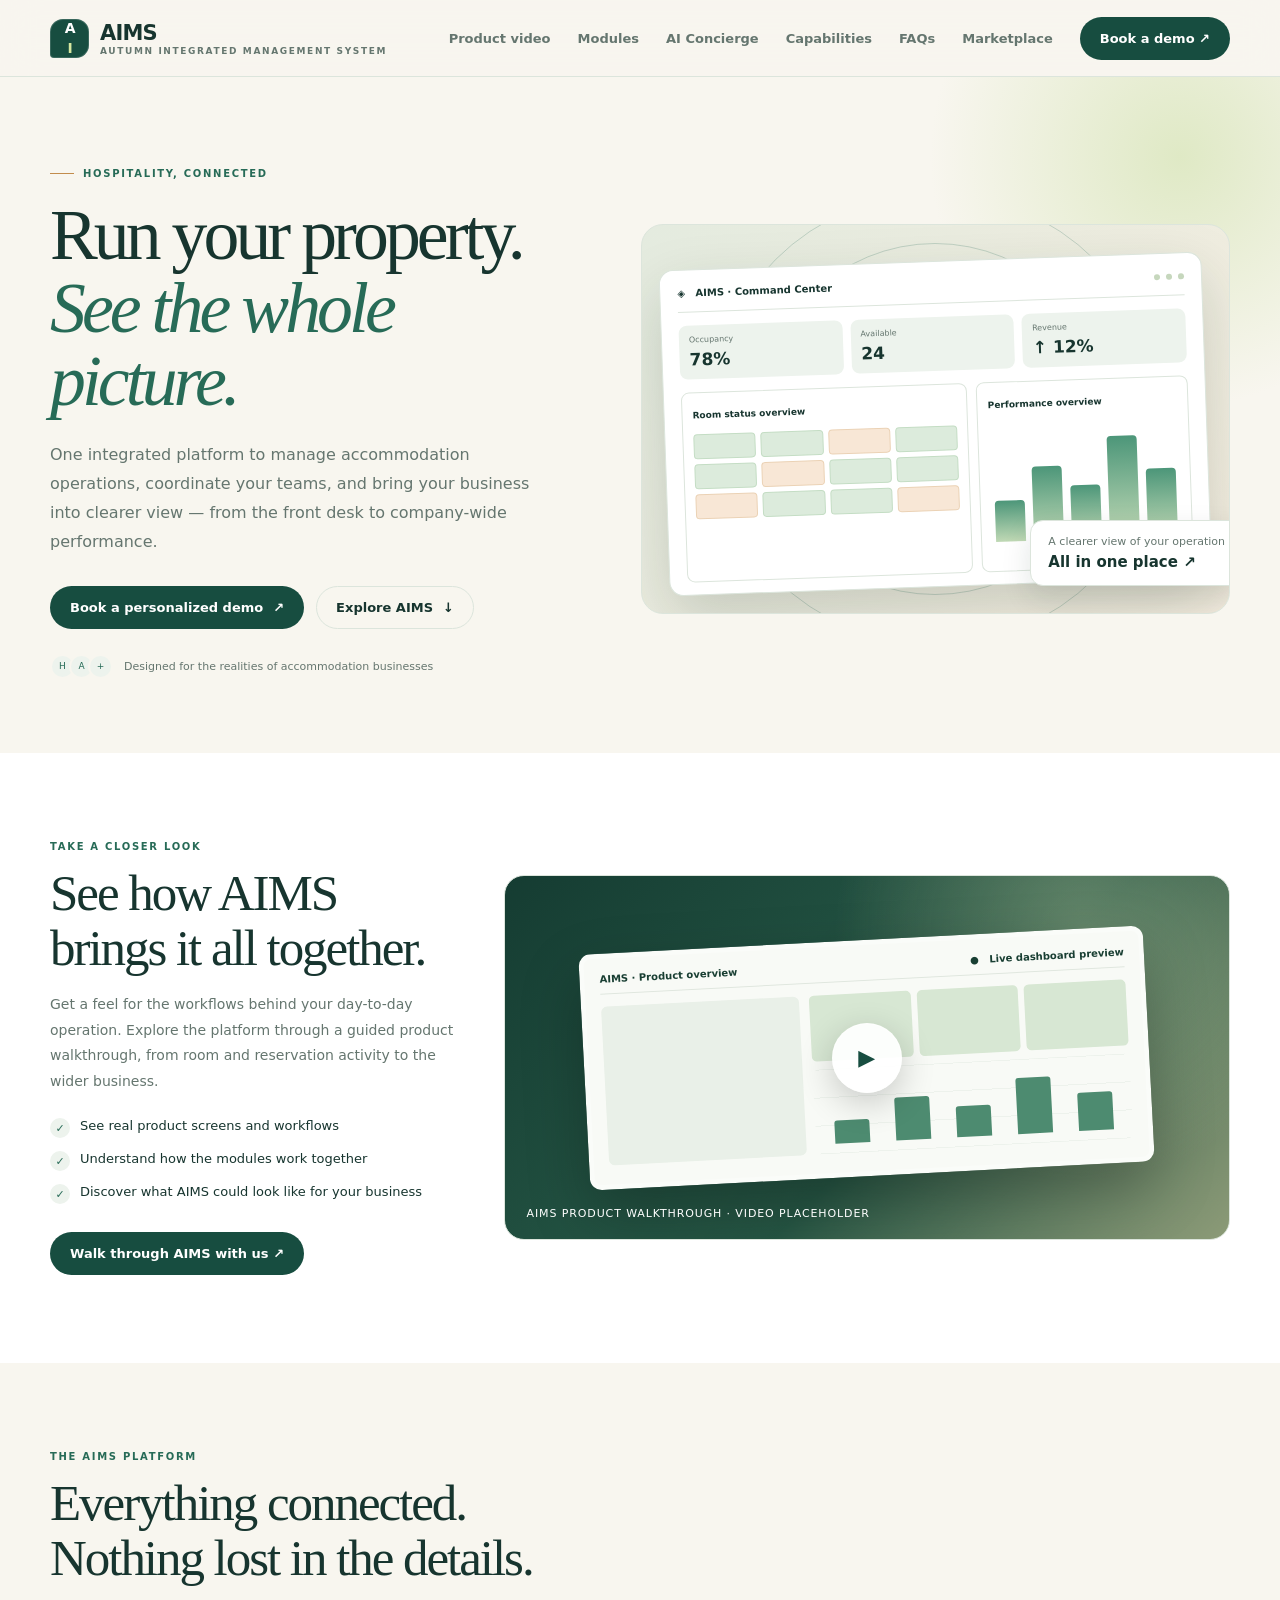
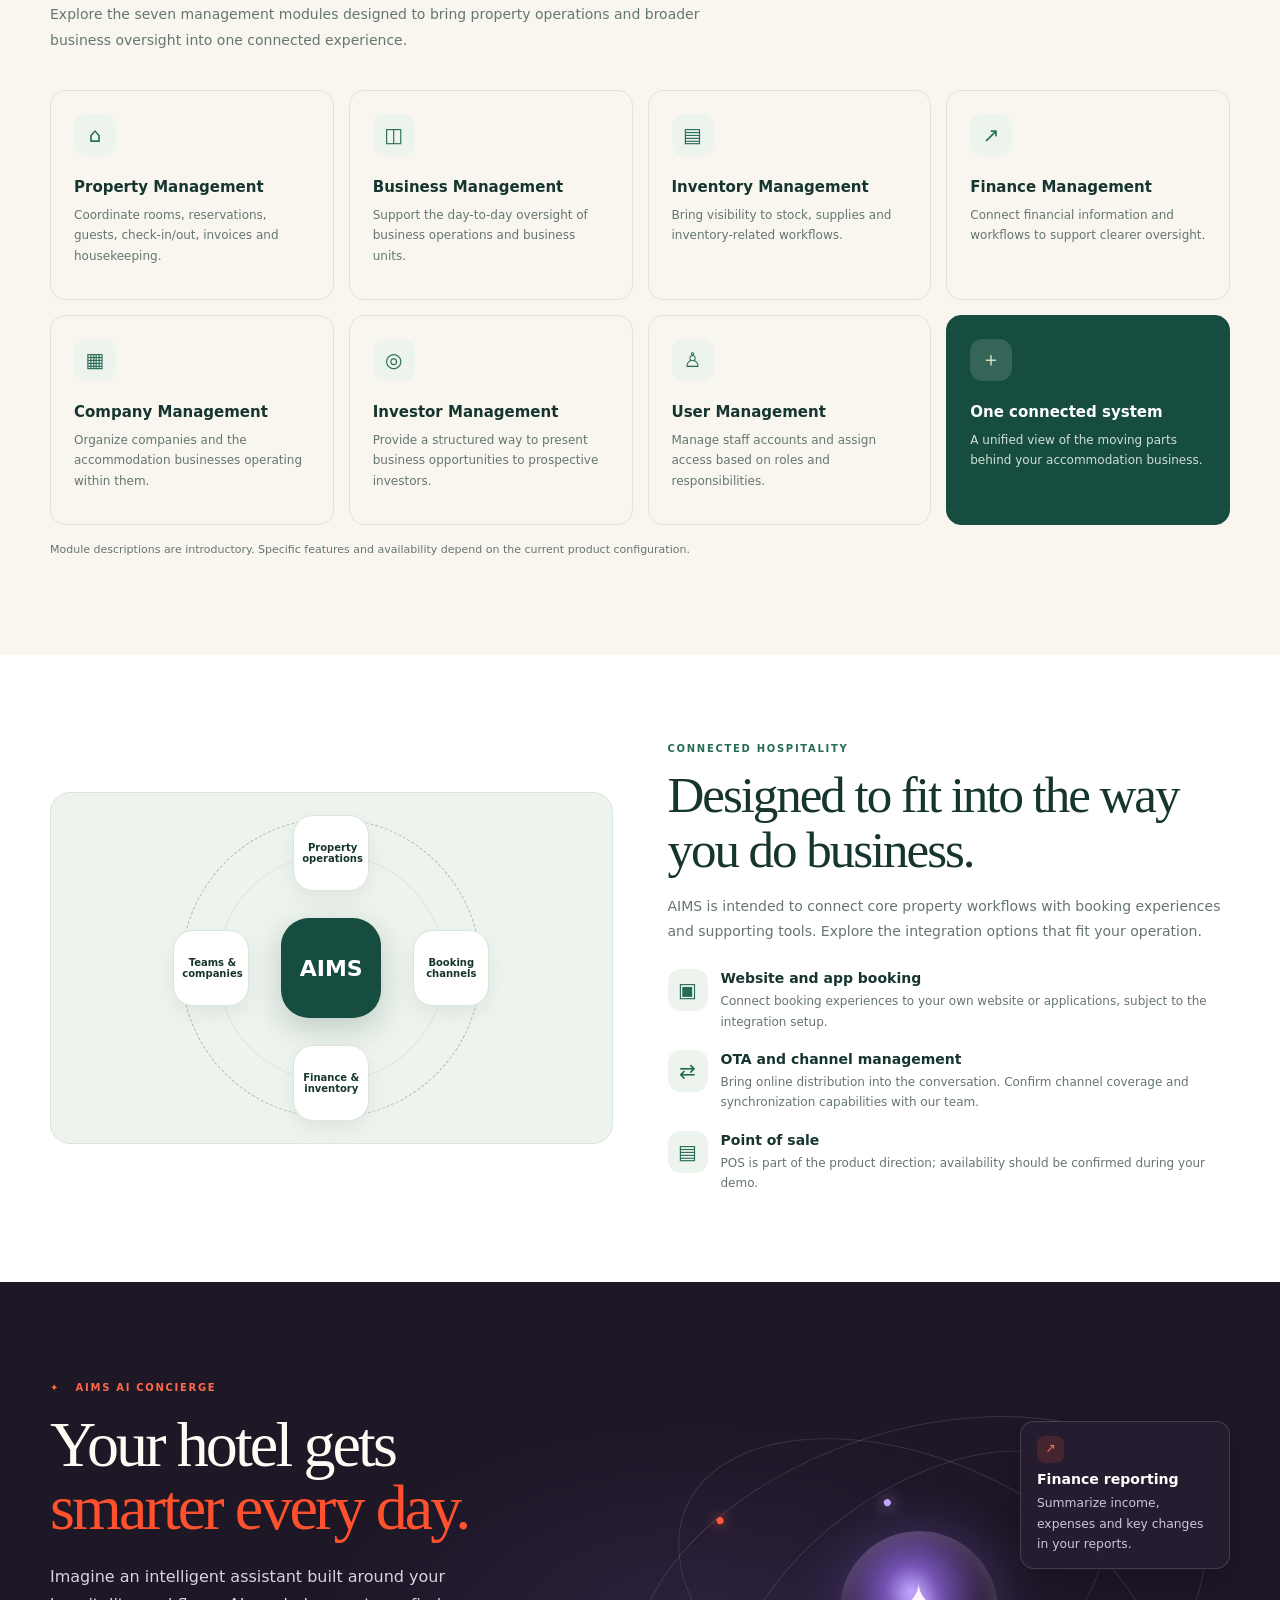
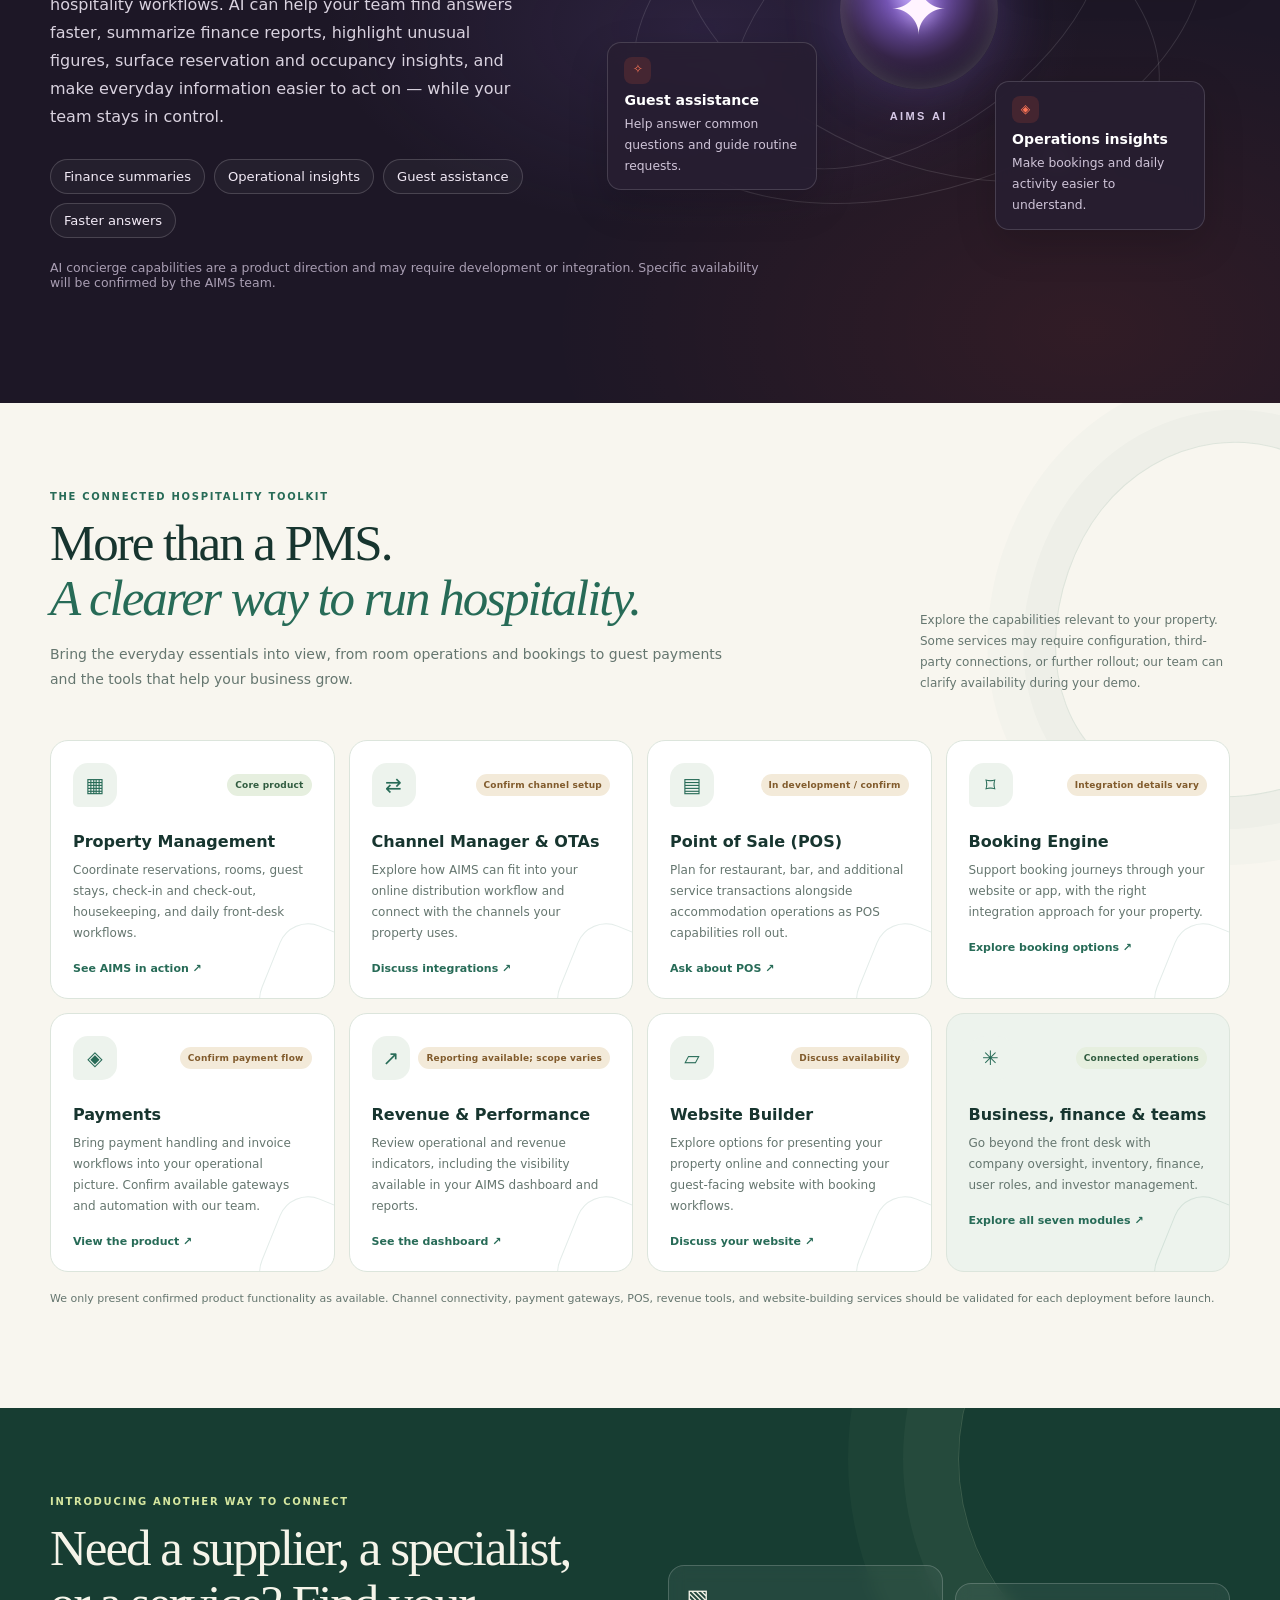
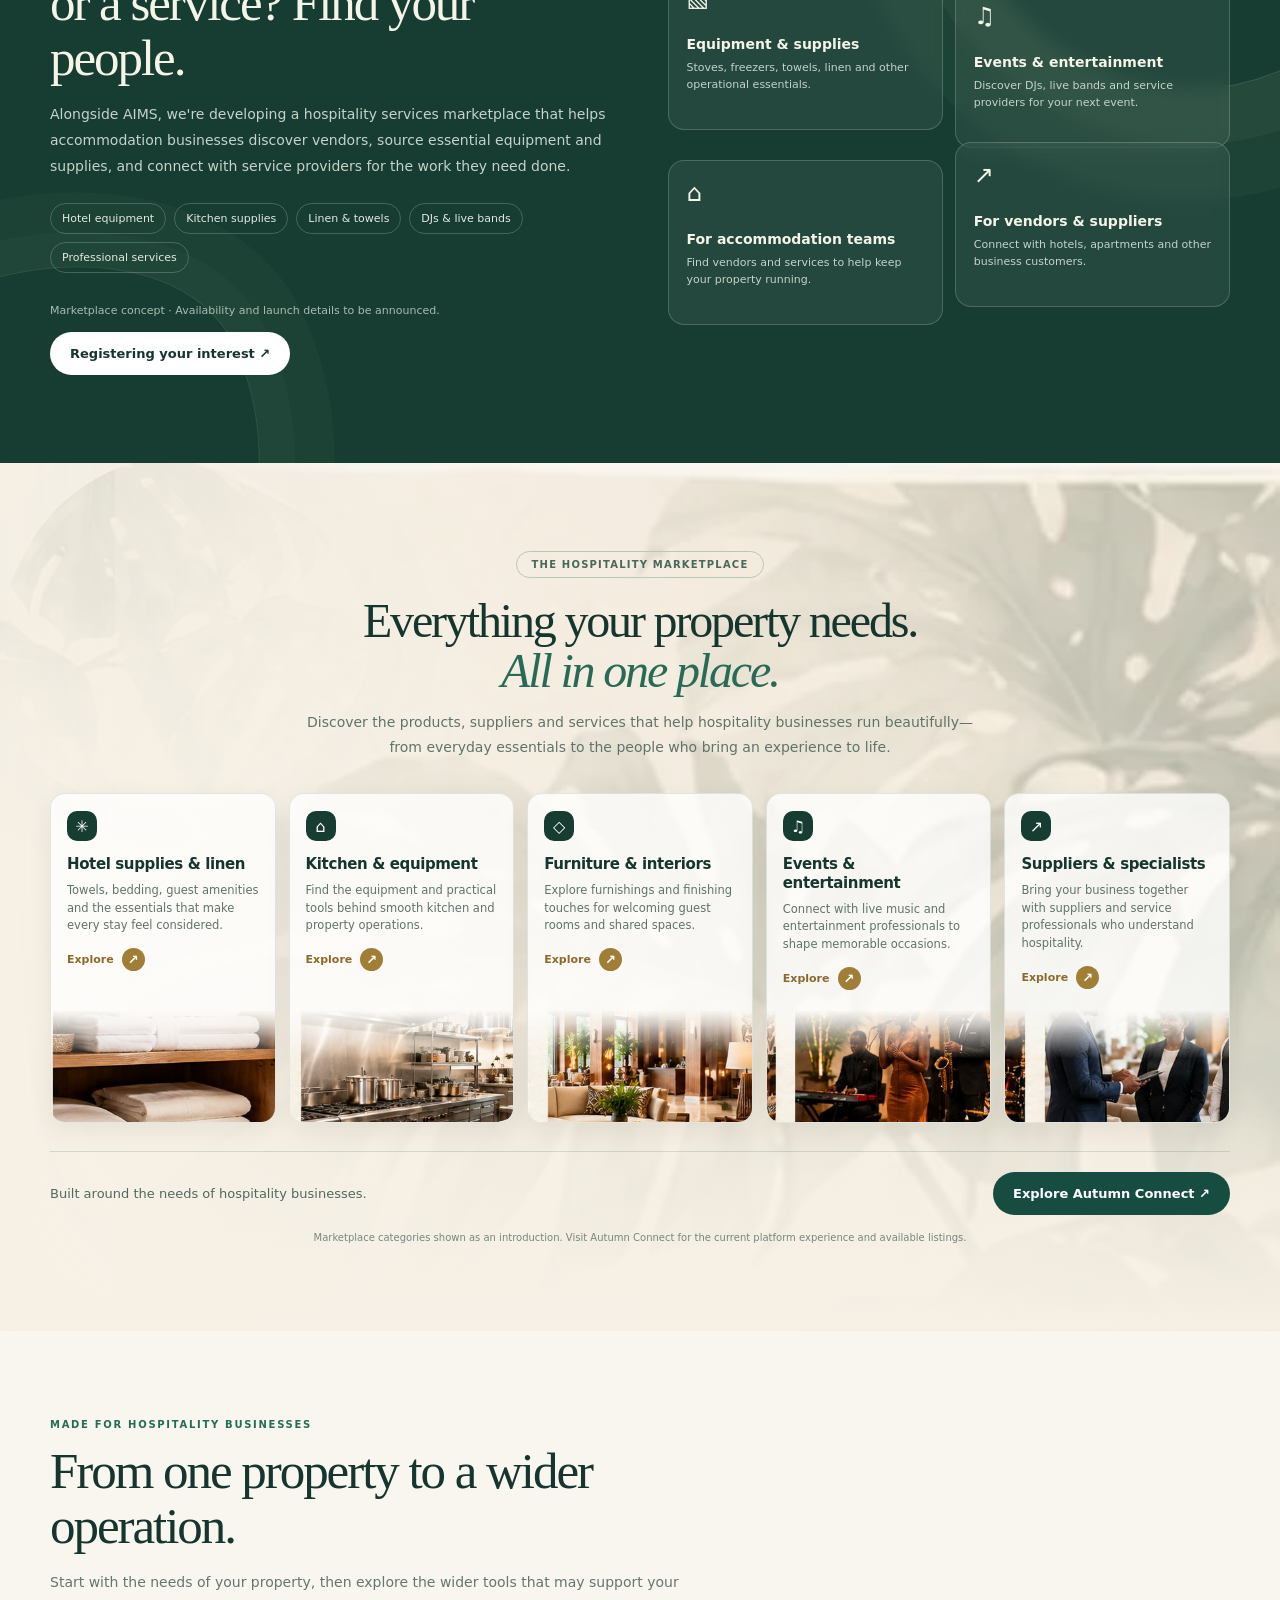
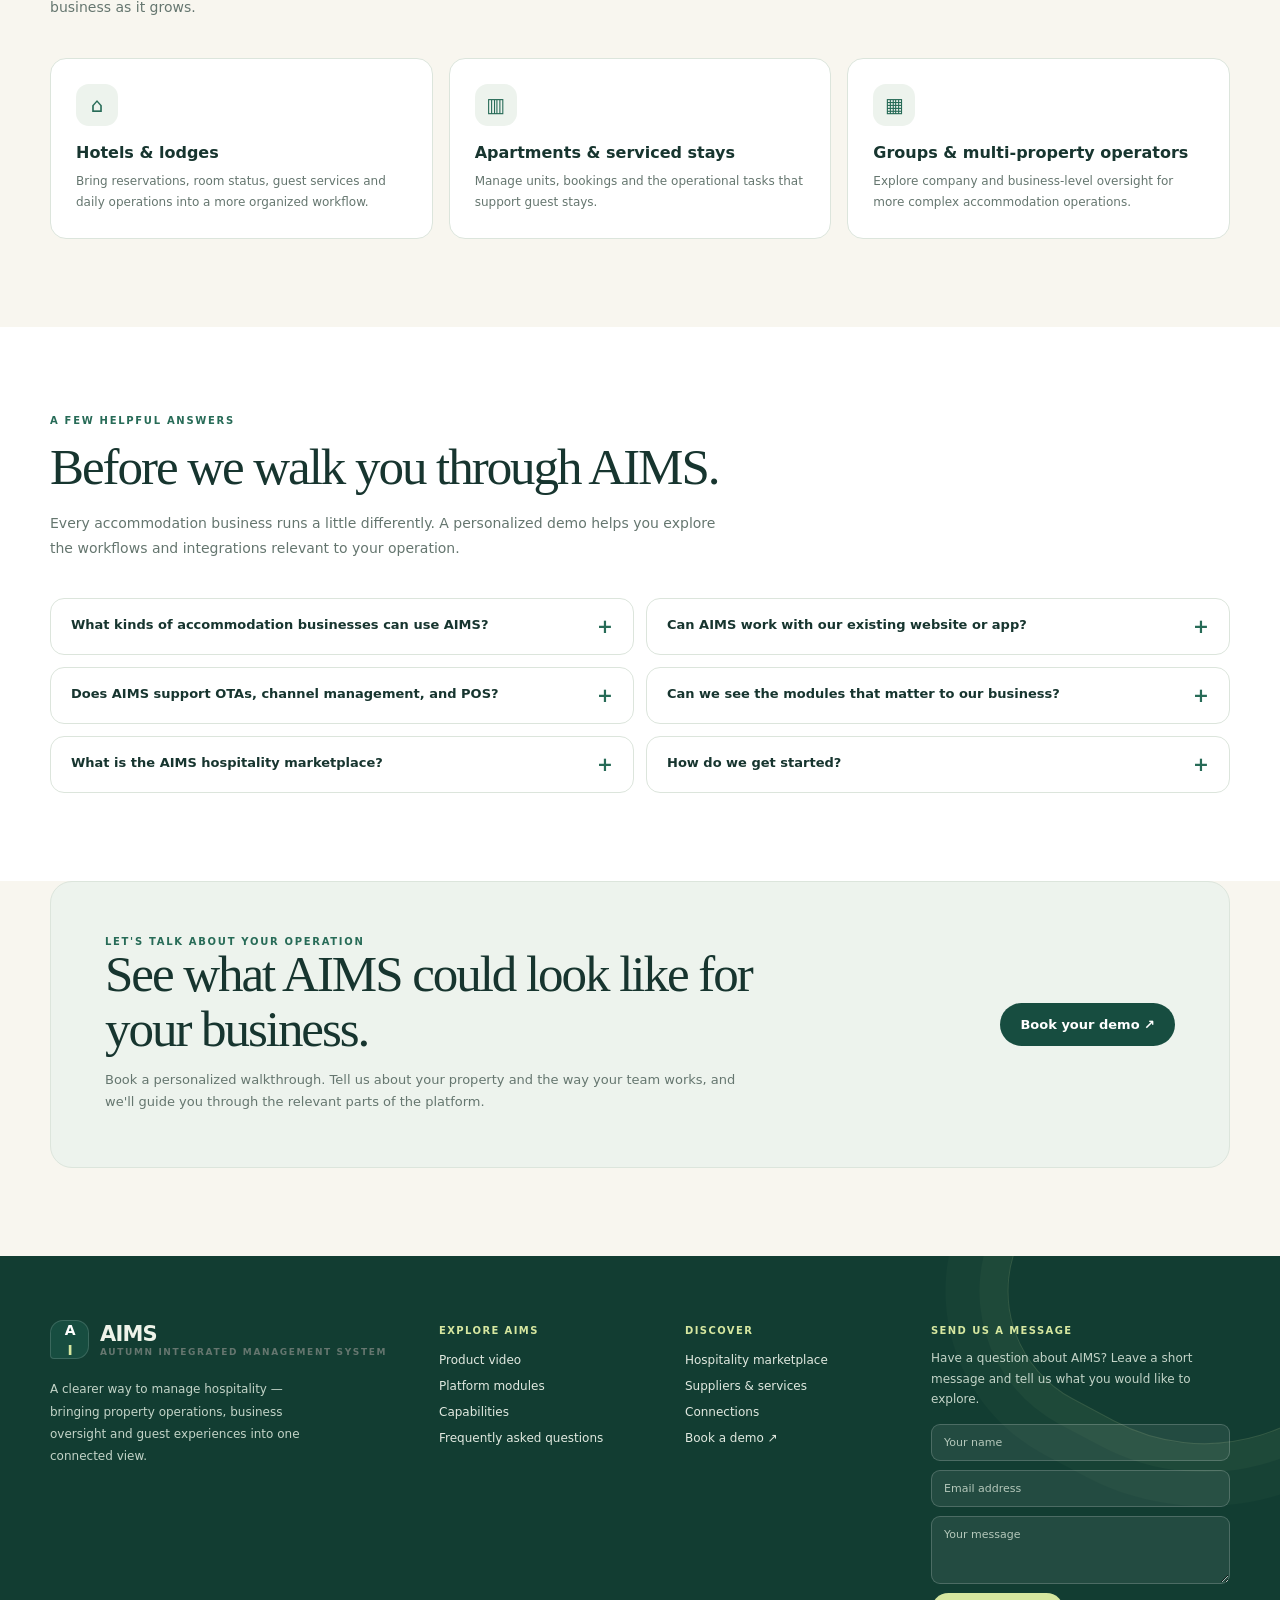
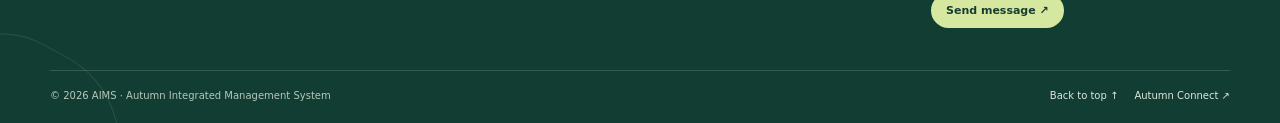
==== index.html @ 235a6f8d "change logo icon to svg" ====
<!DOCTYPE html>
<html lang="en">
<head>
<meta charset="UTF-8">
<meta name="viewport" content="width=device-width, initial-scale=1.0">
<meta name="description" content="AIMS brings property operations, business oversight, and hospitality services into one connected experience for accommodation businesses.">
<title>AIMS — Hospitality, connected</title>
<link rel="stylesheet" href="assets/css/styles.css">
<link rel="icon" type="image/x-icon" href="/assets/images/aims_logo.svg">
</head>
<body>
<div class="site-root">
<header class="topbar">
  <div class="wrap nav">
    <a class="brand" href="#home" aria-label="AIMS home"><span class="brand-mark">A<span style="color:#d6e7a0">I</span></span><span>AIMS<small>AUTUMN INTEGRATED MANAGEMENT SYSTEM</small></span></a>
    <button class="mobile-toggle" id="mobileToggle" aria-expanded="false" aria-label="Toggle navigation">☰</button>
    <nav class="nav-links" id="navLinks" aria-label="Main navigation">
      <a href="#platform">Product video</a><a href="#modules">Modules</a><a href="#ai-concierge">AI Concierge</a><a href="#capabilities">Capabilities</a><a href="#faq">FAQs</a><a href="#marketplace">Marketplace</a><button class="btn btn-primary" data-demo>Book a demo ↗</button>
    </nav>
  </div>
</header>
<main>
<section class="hero" id="home">
  <div class="wrap hero-grid">
    <div>
      <div class="eyebrow">Hospitality, connected</div>
      <h1>Run your property.<br><em>See the whole picture.</em></h1>
      <p class="hero-copy">One integrated platform to manage accommodation operations, coordinate your teams, and bring your business into clearer view — from the front desk to company-wide performance.</p>
      <div class="hero-actions"><button class="btn btn-primary" data-demo>Book a personalized demo <span>↗</span></button><a class="btn btn-outline" href="#platform">Explore AIMS <span>↓</span></a></div>
      <div class="trust-line"><div class="trust-dots"><span>H</span><span>A</span><span>+</span></div><span>Designed for the realities of accommodation businesses</span></div>
    </div>
    <div class="hero-art">
      <!-- IMAGE PLACEHOLDER: Replace the dashboard mockup below with an approved AIMS screenshot. -->
      <div class="image-placeholder" aria-label="Placeholder for AIMS product screenshot">
        <div class="mock-dashboard">
          <div class="mock-top"><span>◈ &nbsp; AIMS · Command Center</span><span class="mock-pills"><i></i><i></i><i></i></span></div>
          <div class="mock-metrics"><div class="metric"><small>Occupancy</small><b>78%</b></div><div class="metric"><small>Available</small><b>24</b></div><div class="metric"><small>Revenue</small><b>↑ 12%</b></div></div>
          <div class="mock-content"><div class="mock-panel"><label>Room status overview</label><div class="room-grid"><i></i><i></i><i></i><i></i><i></i><i></i><i></i><i></i><i></i><i></i><i></i><i></i></div></div><div class="mock-panel"><label>Performance overview</label><div class="bars"><i></i><i></i><i></i><i></i><i></i></div></div></div>
        </div>
        <div class="float-note"><span style="color:var(--muted)">A clearer view of your operation</span><strong>All in one place ↗</strong></div>
      </div>
    </div>
  </div>
</section>
<section class="section section-white" id="platform">
  <div class="wrap video-wrap">
    <div class="video-copy"><div class="kicker">Take a closer look</div><h2>See how AIMS brings it all together.</h2><p>Get a feel for the workflows behind your day-to-day operation. Explore the platform through a guided product walkthrough, from room and reservation activity to the wider business.</p>
      <ul class="check-list"><li><span class="check">✓</span><span>See real product screens and workflows</span></li><li><span class="check">✓</span><span>Understand how the modules work together</span></li><li><span class="check">✓</span><span>Discover what AIMS could look like for your business</span></li></ul>
      <button class="btn btn-primary" data-demo>Walk through AIMS with us ↗</button>
    </div>
    <div class="video-frame" id="videoFrame" role="group" aria-label="AIMS product video placeholder">
      <!-- VIDEO PLACEHOLDER: Replace this visual with your final hosted video embed or video element. -->
      <div class="video-screen"><div class="screen-head"><span>AIMS · Product overview</span><span>● &nbsp; Live dashboard preview</span></div><div class="screen-layout"><div class="screen-sidebar"></div><div class="screen-main"><div class="screen-cards"><i></i><i></i><i></i></div><div class="screen-chart"><i></i><i></i><i></i><i></i><i></i></div></div></div></div>
      <button class="play-button" id="playButton" aria-label="Preview video section">▶</button><div class="video-caption">AIMS product walkthrough · Video placeholder</div><div class="video-hint">Video placeholder selected. Replace this section with your professionally produced video URL or embed code.</div>
    </div>
  </div>
</section>
<section class="section" id="modules">
  <div class="wrap"><div class="section-head"><div class="kicker">The AIMS platform</div><h2>Everything connected.<br>Nothing lost in the details.</h2><p>Explore the seven management modules designed to bring property operations and broader business oversight into one connected experience.</p></div>
    <div class="module-grid">
      <article class="module-card"><div class="module-icon">⌂</div><h3>Property Management</h3><p>Coordinate rooms, reservations, guests, check-in/out, invoices and housekeeping.</p></article>
      <article class="module-card"><div class="module-icon">◫</div><h3>Business Management</h3><p>Support the day-to-day oversight of business operations and business units.</p></article>
      <article class="module-card"><div class="module-icon">▤</div><h3>Inventory Management</h3><p>Bring visibility to stock, supplies and inventory-related workflows.</p></article>
      <article class="module-card"><div class="module-icon">↗</div><h3>Finance Management</h3><p>Connect financial information and workflows to support clearer oversight.</p></article>
      <article class="module-card"><div class="module-icon">▦</div><h3>Company Management</h3><p>Organize companies and the accommodation businesses operating within them.</p></article>
      <article class="module-card"><div class="module-icon">◎</div><h3>Investor Management</h3><p>Provide a structured way to present business opportunities to prospective investors.</p></article>
      <article class="module-card"><div class="module-icon">♙</div><h3>User Management</h3><p>Manage staff accounts and assign access based on roles and responsibilities.</p></article>
      <article class="module-card" style="background:var(--green);color:#fff;border-color:var(--green)"><div class="module-icon" style="background:rgba(255,255,255,.13);color:#e2edc7">＋</div><h3>One connected system</h3><p style="color:#d0dfd5">A unified view of the moving parts behind your accommodation business.</p></article>
    </div>
    <p class="modules-note">Module descriptions are introductory. Specific features and availability depend on the current product configuration.</p>
  </div>
</section>
<section class="section section-white" id="connections">
  <div class="wrap integrations">
    <div class="integration-art" aria-label="Illustration of connected AIMS systems">
      <div class="orbit"><div class="orbit-core">AIMS</div><div class="orbit-node">Property<br>operations</div><div class="orbit-node">Booking<br>channels</div><div class="orbit-node">Finance &<br>inventory</div><div class="orbit-node">Teams &<br>companies</div></div>
    </div>
    <div><div class="kicker">Connected hospitality</div><h2>Designed to fit into the way you do business.</h2><p class="section-copy">AIMS is intended to connect core property workflows with booking experiences and supporting tools. Explore the integration options that fit your operation.</p>
      <div class="integration-points"><div class="point"><div class="module-icon">▣</div><div><h3>Website and app booking</h3><p>Connect booking experiences to your own website or applications, subject to the integration setup.</p></div></div><div class="point"><div class="module-icon">⇄</div><div><h3>OTA and channel management</h3><p>Bring online distribution into the conversation. Confirm channel coverage and synchronization capabilities with our team.</p></div></div><div class="point"><div class="module-icon">▤</div><div><h3>Point of sale</h3><p>POS is part of the product direction; availability should be confirmed during your demo.</p></div></div></div>
    </div>
  </div>
</section>

<section class="ai-concierge-section" id="ai-concierge">
  <div class="wrap ai-concierge-grid">
    <div class="ai-concierge-text reveal">
      <div class="kicker">✦ &nbsp; AIMS AI CONCIERGE</div>
      <h2>Your hotel gets <em>smarter every day.</em></h2>
      <p class="ai-concierge-copy">Imagine an intelligent assistant built around your hospitality workflows. AI can help your team find answers faster, summarize finance reports, highlight unusual figures, surface reservation and occupancy insights, and make everyday information easier to act on — while your team stays in control.</p>
      <div class="ai-concierge-tags"><span>Finance summaries</span><span>Operational insights</span><span>Guest assistance</span><span>Faster answers</span></div>
    </div>
    <div class="ai-orbit-stage" aria-label="Illustration of AI assistance connected to hotel operations">
      <div class="ai-orbit"></div><div class="ai-orbit orbit-two"></div><div class="ai-orbit orbit-three"></div>
      <div class="ai-core" aria-hidden="true"></div>
      <div class="ai-insight insight-finance"><span class="ai-mini-icon">↗</span><strong>Finance reporting</strong><span>Summarize income, expenses and key changes in your reports.</span></div>
      <div class="ai-insight insight-guest"><span class="ai-mini-icon">✧</span><strong>Guest assistance</strong><span>Help answer common questions and guide routine requests.</span></div>
      <div class="ai-insight insight-operations"><span class="ai-mini-icon">◈</span><strong>Operations insights</strong><span>Make bookings and daily activity easier to understand.</span></div>
    </div>
  </div>
  <div class="wrap" style="margin-top:22px"><p style="font-size:.78rem;color:#a99eb3;max-width:720px">AI concierge capabilities are a product direction and may require development or integration. Specific availability will be confirmed by the AIMS team.</p></div>
</section>
<section class="section section-shape" id="capabilities">
  <div class="wrap">
    <div class="capability-intro reveal">
      <div class="section-head"><div class="kicker">The connected hospitality toolkit</div><h2>More than a PMS.<br><em style="color:var(--green-bright);font-weight:500">A clearer way to run hospitality.</em></h2><p>Bring the everyday essentials into view, from room operations and bookings to guest payments and the tools that help your business grow.</p></div>
      <p class="capability-note">Explore the capabilities relevant to your property. Some services may require configuration, third-party connections, or further rollout; our team can clarify availability during your demo.</p>
    </div>
    <div class="capability-grid">
      <article class="capability-card reveal"><div class="capability-top"><span class="capability-icon">▦</span><span class="status">Core product</span></div><h3>Property Management</h3><p>Coordinate reservations, rooms, guest stays, check-in and check-out, housekeeping, and daily front-desk workflows.</p><a class="capability-link" href="#platform">See AIMS in action ↗</a></article>
      <article class="capability-card reveal reveal-delay-1"><div class="capability-top"><span class="capability-icon">⇄</span><span class="status confirm">Confirm channel setup</span></div><h3>Channel Manager & OTAs</h3><p>Explore how AIMS can fit into your online distribution workflow and connect with the channels your property uses.</p><a class="capability-link" href="#connections">Discuss integrations ↗</a></article>
      <article class="capability-card reveal reveal-delay-2"><div class="capability-top"><span class="capability-icon">▤</span><span class="status confirm">In development / confirm</span></div><h3>Point of Sale (POS)</h3><p>Plan for restaurant, bar, and additional service transactions alongside accommodation operations as POS capabilities roll out.</p><a class="capability-link" href="#connections">Ask about POS ↗</a></article>
      <article class="capability-card reveal reveal-delay-3"><div class="capability-top"><span class="capability-icon">⌑</span><span class="status confirm">Integration details vary</span></div><h3>Booking Engine</h3><p>Support booking journeys through your website or app, with the right integration approach for your property.</p><a class="capability-link" href="#connections">Explore booking options ↗</a></article>
      <article class="capability-card reveal"><div class="capability-top"><span class="capability-icon">◈</span><span class="status confirm">Confirm payment flow</span></div><h3>Payments</h3><p>Bring payment handling and invoice workflows into your operational picture. Confirm available gateways and automation with our team.</p><a class="capability-link" href="#platform">View the product ↗</a></article>
      <article class="capability-card reveal reveal-delay-1"><div class="capability-top"><span class="capability-icon">↗</span><span class="status confirm">Reporting available; scope varies</span></div><h3>Revenue & Performance</h3><p>Review operational and revenue indicators, including the visibility available in your AIMS dashboard and reports.</p><a class="capability-link" href="#platform">See the dashboard ↗</a></article>
      <article class="capability-card reveal reveal-delay-2"><div class="capability-top"><span class="capability-icon">▱</span><span class="status confirm">Discuss availability</span></div><h3>Website Builder</h3><p>Explore options for presenting your property online and connecting your guest-facing website with booking workflows.</p><a class="capability-link" href="#connections">Discuss your website ↗</a></article>
      <article class="capability-card reveal reveal-delay-3" style="background:var(--surface-soft)"><div class="capability-top"><span class="capability-icon">✳</span><span class="status">Connected operations</span></div><h3>Business, finance & teams</h3><p>Go beyond the front desk with company oversight, inventory, finance, user roles, and investor management.</p><a class="capability-link" href="#modules">Explore all seven modules ↗</a></article>
    </div>
    <p class="capability-footnote">We only present confirmed product functionality as available. Channel connectivity, payment gateways, POS, revenue tools, and website-building services should be validated for each deployment before launch.</p>
  </div>
</section>
<section class="section market-section" id="marketplace">
  <div class="wrap market-grid">
    <div><div class="kicker">Introducing another way to connect</div><h2>Need a supplier, a specialist, or a service? Find your people.</h2><p>Alongside AIMS, we're developing a hospitality services marketplace that helps accommodation businesses discover vendors, source essential equipment and supplies, and connect with service providers for the work they need done.</p>
      <div class="market-tags"><span>Hotel equipment</span><span>Kitchen supplies</span><span>Linen & towels</span><span>DJs & live bands</span><span>Professional services</span></div>
      <p class="market-foot">Marketplace concept · Availability and launch details to be announced.</p><a class="btn btn-light" href="https://autumn-connect-seven.vercel.app/" target="_blank" rel="noopener noreferrer">Registering your interest ↗</a>
    </div>
    <div class="market-cards">
      <div class="market-card"><div class="mini-icon">▧</div><strong>Equipment & supplies</strong><span>Stoves, freezers, towels, linen and other operational essentials.</span></div>
      <div class="market-card"><div class="mini-icon">♫</div><strong>Events & entertainment</strong><span>Discover DJs, live bands and service providers for your next event.</span></div>
      <div class="market-card"><div class="mini-icon">⌂</div><strong>For accommodation teams</strong><span>Find vendors and services to help keep your property running.</span></div>
      <div class="market-card"><div class="mini-icon">↗</div><strong>For vendors & suppliers</strong><span>Connect with hotels, apartments and other business customers.</span></div>
    </div>
  </div>
</section>
<section class="section marketplace-showcase section-shape" id="marketplace-discover">
  <div class="wrap">
    <div class="marketplace-showcase-head reveal">
      <span class="showcase-pill">THE HOSPITALITY MARKETPLACE</span>
      <h2>Everything your property needs.<br><em>All in one place.</em></h2>
      <p>Discover the products, suppliers and services that help hospitality businesses run beautifully—from everyday essentials to the people who bring an experience to life.</p>
    </div>
    <div class="marketplace-showcase-grid">
      <article class="showcase-card reveal">
        <div class="showcase-card-copy"><span class="showcase-icon">✳</span><h3>Hotel supplies & linen</h3><p>Towels, bedding, guest amenities and the essentials that make every stay feel considered.</p><a href="https://autumn-connect-seven.vercel.app/" target="_blank" rel="noopener noreferrer" aria-label="Explore hotel supplies on Autumn Connect">Explore <span>↗</span></a></div>
        <img src="[data-uri]" alt="Fresh hotel towels, bedding and guest amenities arranged neatly on shelves" loading="lazy">
      </article>
      <article class="showcase-card reveal reveal-delay-1">
        <div class="showcase-card-copy"><span class="showcase-icon">⌂</span><h3>Kitchen & equipment</h3><p>Find the equipment and practical tools behind smooth kitchen and property operations.</p><a href="https://autumn-connect-seven.vercel.app/" target="_blank" rel="noopener noreferrer" aria-label="Explore hospitality equipment on Autumn Connect">Explore <span>↗</span></a></div>
        <img src="[data-uri]" alt="Professional stainless-steel commercial kitchen equipment" loading="lazy">
      </article>
      <article class="showcase-card reveal reveal-delay-2">
        <div class="showcase-card-copy"><span class="showcase-icon">◇</span><h3>Furniture & interiors</h3><p>Explore furnishings and finishing touches for welcoming guest rooms and shared spaces.</p><a href="https://autumn-connect-seven.vercel.app/" target="_blank" rel="noopener noreferrer" aria-label="Explore hospitality furnishings on Autumn Connect">Explore <span>↗</span></a></div>
        <img src="[data-uri]" alt="Warm, refined hotel lounge with comfortable seating and natural materials" loading="lazy">
      </article>
      <article class="showcase-card reveal reveal-delay-3">
        <div class="showcase-card-copy"><span class="showcase-icon">♫</span><h3>Events & entertainment</h3><p>Connect with live music and entertainment professionals to shape memorable occasions.</p><a href="https://autumn-connect-seven.vercel.app/" target="_blank" rel="noopener noreferrer" aria-label="Explore event services on Autumn Connect">Explore <span>↗</span></a></div>
        <img src="[data-uri]" alt="Live band performing at an intimate, warmly lit hospitality event" loading="lazy">
      </article>
      <article class="showcase-card reveal">
        <div class="showcase-card-copy"><span class="showcase-icon">↗</span><h3>Suppliers & specialists</h3><p>Bring your business together with suppliers and service professionals who understand hospitality.</p><a href="https://autumn-connect-seven.vercel.app/" target="_blank" rel="noopener noreferrer" aria-label="Meet suppliers on Autumn Connect">Explore <span>↗</span></a></div>
        <img src="[data-uri]" alt="Hospitality professionals discussing supplies and business needs" loading="lazy">
      </article>
    </div>
    <div class="showcase-bottom reveal"><span>Built around the needs of hospitality businesses.</span><a class="btn btn-primary" href="https://autumn-connect-seven.vercel.app/" target="_blank" rel="noopener noreferrer">Explore Autumn Connect ↗</a></div>
    <p class="showcase-note">Marketplace categories shown as an introduction. Visit Autumn Connect for the current platform experience and available listings.</p>
  </div>
</section>
<section class="section">
  <div class="wrap"><div class="section-head"><div class="kicker">Made for hospitality businesses</div><h2>From one property to a wider operation.</h2><p>Start with the needs of your property, then explore the wider tools that may support your business as it grows.</p></div>
    <div class="audience"><article class="audience-card"><div class="module-icon">⌂</div><h3>Hotels & lodges</h3><p>Bring reservations, room status, guest services and daily operations into a more organized workflow.</p></article><article class="audience-card"><div class="module-icon">▥</div><h3>Apartments & serviced stays</h3><p>Manage units, bookings and the operational tasks that support guest stays.</p></article><article class="audience-card"><div class="module-icon">▦</div><h3>Groups & multi-property operators</h3><p>Explore company and business-level oversight for more complex accommodation operations.</p></article></div>
  </div>
</section>
<section class="section section-white" id="faq">
  <div class="wrap">
    <div class="section-head reveal"><div class="kicker">A few helpful answers</div><h2>Before we walk you through AIMS.</h2><p>Every accommodation business runs a little differently. A personalized demo helps you explore the workflows and integrations relevant to your operation.</p></div>
    <div class="faq-list">
      <details class="faq-item reveal"><summary>What kinds of accommodation businesses can use AIMS?</summary><p>AIMS is being positioned for hotels, lodges, resorts, guesthouses, apartments, and operators managing multiple properties. The right configuration depends on your operational needs.</p></details>
      <details class="faq-item reveal reveal-delay-1"><summary>Can AIMS work with our existing website or app?</summary><p>AIMS includes a booking-system integration direction for websites and apps. During a demo, we can discuss your current setup and confirm the integration approach available for your project.</p></details>
      <details class="faq-item reveal"><summary>Does AIMS support OTAs, channel management, and POS?</summary><p>These are important parts of the platform direction. Channel coverage, synchronization, and POS availability should be confirmed with the AIMS team based on current implementation status.</p></details>
      <details class="faq-item reveal reveal-delay-1"><summary>Can we see the modules that matter to our business?</summary><p>Yes. The demo can focus on relevant areas such as property operations, company oversight, finance, inventory, staff access, and investor management.</p></details>
      <details class="faq-item reveal"><summary>What is the AIMS hospitality marketplace?</summary><p>It is a separate marketplace concept intended to connect accommodation businesses with product suppliers and service providers, from equipment and supplies to DJs, live bands, and professional services. Availability and launch details are to be confirmed.</p></details>
      <details class="faq-item reveal reveal-delay-1"><summary>How do we get started?</summary><p>Book a demo and tell us about your property or group. The team can walk you through the relevant workflows and discuss setup, integrations, and next steps.</p></details>
    </div>
  </div>
</section>
<section class="section" style="padding-top:0">
  <div class="wrap"><div class="cta-panel"><div><div class="kicker">Let's talk about your operation</div><h2>See what AIMS could look like for your business.</h2><p>Book a personalized walkthrough. Tell us about your property and the way your team works, and we'll guide you through the relevant parts of the platform.</p></div><button class="btn btn-primary" data-demo>Book your demo ↗</button></div></div>
</section>
</main>
<footer class="footer">
  <div class="wrap">
    <div class="footer-main">
      <div class="footer-brand-column"><a class="brand" href="#home"><span class="brand-mark">A<span style="color:#d6e7a0">I</span></span><span>AIMS<small>AUTUMN INTEGRATED MANAGEMENT SYSTEM</small></span></a><p class="footer-brand-copy">A clearer way to manage hospitality — bringing property operations, business oversight and guest experiences into one connected view.</p></div>
      <div><h3 class="footer-heading">Explore AIMS</h3><nav class="footer-nav" aria-label="Explore AIMS"><a href="#platform">Product video</a><a href="#modules">Platform modules</a><a href="#capabilities">Capabilities</a><a href="#faq">Frequently asked questions</a></nav></div>
      <div><h3 class="footer-heading">Discover</h3><nav class="footer-nav" aria-label="Discover"><a href="#marketplace">Hospitality marketplace</a><a href="#marketplace-discover">Suppliers & services</a><a href="#connections">Connections</a><a href="#home" data-demo>Book a demo ↗</a></nav></div>
      <div class="footer-contact-column"><h3 class="footer-heading">Send us a message</h3><p class="footer-contact-copy">Have a question about AIMS? Leave a short message and tell us what you would like to explore.</p><form class="footer-contact-form" id="footerContactForm"><input name="name" aria-label="Your name" placeholder="Your name" required><input name="email" type="email" aria-label="Email address" placeholder="Email address" required><textarea name="message" aria-label="Your message" placeholder="Your message" required></textarea><button class="footer-submit" type="submit">Send message ↗</button><span class="footer-form-note" id="footerFormNote">Thanks — this preview form is ready for your email or CRM connection before launch.</span></form></div>
    </div>
    <div class="footer-bottom"><span>© <span id="year"></span> AIMS · Autumn Integrated Management System</span><div class="footer-bottom-links"><a href="#home">Back to top ↑</a><a href="https://autumn-connect-seven.vercel.app/" target="_blank" rel="noopener noreferrer">Autumn Connect ↗</a></div></div>
  </div>
</footer>
</div>
<div class="modal-backdrop" id="demoModal" role="dialog" aria-modal="true" aria-labelledby="modalTitle"><div class="modal"><div class="modal-head"><div><div class="kicker">Let's connect</div><h2 id="modalTitle">Book an AIMS demo.</h2><p>Share a few details and our team can follow up to arrange a walkthrough.</p></div><button class="close-modal" data-close aria-label="Close dialog">×</button></div><form class="demo-form" id="demoForm"><label>Your name<input required name="name" placeholder="Full name"></label><label>Business email or phone<input required name="contact" placeholder="Email address or phone number"></label><label>Business type<select name="business"><option>Hotel or lodge</option><option>Apartment or serviced accommodation</option><option>Resort or guesthouse</option><option>Multi-property company</option><option>Supplier or service provider</option><option>Other</option></select></label><label>What would you like to explore?<textarea name="interest" placeholder="Tell us briefly about your business or needs"></textarea></label><button class="btn btn-primary" type="submit">Prepare demo request ↗</button><div class="toast" id="formToast">This is a design preview. Connect this form to your email, CRM, or booking workflow before launch.</div></form></div></div>
<div class="modal-backdrop" id="marketModal" role="dialog" aria-modal="true" aria-labelledby="marketTitle"><div class="modal"><div class="modal-head"><div><div class="kicker">Hospitality marketplace</div><h2 id="marketTitle">Stay in the loop.</h2><p>Are you a hotel looking for suppliers, or a vendor looking to serve hospitality businesses?</p></div><button class="close-modal" data-close aria-label="Close dialog">×</button></div><form class="demo-form" id="marketForm"><label>I am a<select name="role"><option>Hotel, apartment or accommodation business</option><option>Supplier or product vendor</option><option>Service provider (DJ, band, professional service, etc.)</option><option>Factory or distributor</option></select></label><label>Name or business<input required name="name" placeholder="Your name or business name"></label><label>Contact details<input required name="contact" placeholder="Email or phone number"></label><button class="btn btn-primary" type="submit">Prepare interest request ↗</button><div class="toast" id="marketToast">This is a design preview. Connect the interest form before launch.</div></form></div></div>
<script src="assets/js/main.js" defer></script>
</body>
</html>
---- assets/css/styles.css ----
/* AIMS landing page styles
   Organized in the same order as the page sections. Keep design tokens in :root.
   Migration note: move tokens to the target framework's theme layer first. */

:root { color-scheme: light dark; --ink: light-dark(#17352f,#eef5f1); --muted: light-dark(#65766f,#a7b7af); --paper: light-dark(#f8f6ef,#111c19); --surface: light-dark(#ffffff,#182622); --surface-soft: light-dark(#edf3ed,#20312b); --line: light-dark(#dce5dc,#33463e); --green: #174d40; --green-bright: #276b57; --lime: #d6e7a0; --gold: #c28c4c; --white: #fff; }
* { box-sizing: border-box; }
html { scroll-behavior: smooth; scroll-padding-top: 90px; }
::selection { background:#d6e7a0; color:#17352f; }
.reveal { opacity:0; transform:translateY(24px); transition:opacity .7s ease, transform .7s cubic-bezier(.2,.7,.2,1); }
.reveal.is-visible { opacity:1; transform:translateY(0); }
.reveal-delay-1 { transition-delay:.08s; } .reveal-delay-2 { transition-delay:.16s; } .reveal-delay-3 { transition-delay:.24s; }
.section-shape { position:relative; isolation:isolate; overflow:hidden; }
.section-shape:before { content:""; position:absolute; z-index:-1; width:360px; height:360px; border:1px solid rgba(39,107,87,.13); border-radius:44% 56% 60% 40% / 48% 40% 60% 52%; right:-140px; top:45px; transform:rotate(28deg); box-shadow:0 0 0 32px rgba(39,107,87,.025),0 0 0 68px rgba(39,107,87,.02); }
body { margin: 0; font-family: Inter, ui-sans-serif, system-ui, -apple-system, BlinkMacSystemFont, "Segoe UI", sans-serif; background: var(--paper); color: var(--ink); }
button, a { font: inherit; }
a { color: inherit; text-decoration: none; }
button { cursor: pointer; }
.site-root { min-height: 100vh; background: var(--paper); }
.wrap { width: min(1180px, calc(100% - 48px)); margin: 0 auto; }
.topbar { position: sticky; top: 0; z-index: 20; backdrop-filter: blur(18px); background: light-dark(rgba(248,246,239,.9),rgba(17,28,25,.9)); border-bottom: 1px solid var(--line); }
.nav { min-height: 76px; display:flex; align-items:center; justify-content:space-between; gap:24px; }
.brand { display:flex; align-items:center; gap:11px; font-weight:800; letter-spacing:-.04em; font-size:21px; }
.brand-mark { display:grid; place-items:center; width:39px; height:39px; border-radius:13px 13px 13px 4px; background:var(--green); color:#fff; font-size:14px; letter-spacing:-.08em; box-shadow: inset 0 0 0 1px rgba(255,255,255,.15); }
.brand small { display:block; color:var(--muted); font-size:9px; letter-spacing:.18em; font-weight:700; margin-top:1px; }
.nav-links { display:flex; align-items:center; gap:27px; color:var(--muted); font-size:13px; font-weight:650; }
.nav-links a:hover { color:var(--ink); }
.btn { display:inline-flex; justify-content:center; align-items:center; gap:10px; border:1px solid transparent; border-radius:999px; padding:13px 19px; font-weight:750; font-size:13px; transition:transform .2s, background .2s; }
.btn:hover { transform:translateY(-2px); }
.btn-primary { background:var(--green); color:#fff; }
.btn-primary:hover { background:var(--green-bright); }
.btn-light { background:var(--white); color:#17352f; }
.btn-outline { border-color:var(--line); color:var(--ink); background:transparent; }
.mobile-toggle { display:none; border:1px solid var(--line); background:var(--surface); color:var(--ink); border-radius:12px; padding:10px 12px; }
.hero { padding:82px 0 74px; overflow:hidden; position:relative; }
.hero:before { content:""; position:absolute; width:520px; height:520px; border-radius:50%; right:-160px; top:-180px; background:radial-gradient(circle, light-dark(#dfe9c5, #293d31) 0%, transparent 68%); pointer-events:none; }
.hero-grid { display:grid; grid-template-columns: .95fr 1.05fr; align-items:center; gap:58px; position:relative; }
.eyebrow { display:inline-flex; align-items:center; gap:9px; color:var(--green-bright); text-transform:uppercase; letter-spacing:.17em; font-size:10px; font-weight:850; }
.eyebrow:before { content:""; width:24px; height:1px; background:var(--gold); }
h1 { font-family: Georgia, "Times New Roman", serif; font-weight:500; letter-spacing:-.055em; line-height:1.02; font-size:clamp(45px,5.6vw,72px); margin:20px 0 23px; max-width:650px; }
h1 em { color:var(--green-bright); font-weight:500; }
.hero-copy { color:var(--muted); font-size:16px; line-height:1.8; max-width:510px; }
.hero-actions { display:flex; flex-wrap:wrap; gap:12px; margin-top:29px; }
.trust-line { display:flex; align-items:center; gap:11px; color:var(--muted); font-size:11px; margin-top:25px; }
.trust-dots { display:flex; }
.trust-dots span { width:25px; height:25px; border-radius:50%; border:2px solid var(--paper); margin-left:-6px; background:var(--surface-soft); display:grid; place-items:center; font-size:9px; color:var(--green-bright); }
.trust-dots span:first-child { margin-left:0; }
.hero-art { position:relative; min-width:0; }
.image-placeholder { position:relative; overflow:hidden; background:linear-gradient(135deg, light-dark(#e4ebdf,#243a30), light-dark(#f6eee0,#1a2a24)); border:1px solid var(--line); border-radius:22px; min-height:390px; display:flex; align-items:center; justify-content:center; }
.image-placeholder:before,.image-placeholder:after { content:""; position:absolute; border:1px solid rgba(39,107,87,.22); border-radius:50%; width:350px; height:350px; }
.image-placeholder:after { width:450px; height:450px; }
.placeholder-label { position:relative; z-index:1; text-align:center; padding:28px; max-width:300px; }
.placeholder-icon { width:54px; height:54px; margin:0 auto 15px; display:grid; place-items:center; border-radius:17px; background:var(--surface); border:1px solid var(--line); color:var(--green-bright); font-size:23px; }
.placeholder-label strong { display:block; font-size:14px; }
.placeholder-label span { display:block; margin-top:7px; color:var(--muted); font-size:11px; line-height:1.6; }
.mock-dashboard { position:absolute; inset:36px 22px 26px; z-index:2; background:var(--surface); border:1px solid var(--line); border-radius:14px; box-shadow:0 24px 60px rgba(16,45,35,.18); padding:17px; transform:rotate(-2deg); }
.mock-top { display:flex; justify-content:space-between; align-items:center; padding-bottom:13px; border-bottom:1px solid var(--line); font-size:10px; font-weight:800; }
.mock-pills { display:flex; gap:6px; }
.mock-pills i { display:block; width:6px; height:6px; background:#c6d7bd; border-radius:50%; }
.mock-metrics { display:grid; grid-template-columns:repeat(3,1fr); gap:8px; margin:13px 0; }
.metric { background:var(--surface-soft); border-radius:8px; padding:10px; }
.metric small { display:block; color:var(--muted); font-size:8px; }
.metric b { display:block; font-size:17px; margin-top:5px; }
.mock-content { display:grid; grid-template-columns:1.15fr .85fr; gap:9px; height:190px; }
.mock-panel { border:1px solid var(--line); border-radius:8px; padding:10px; }
.mock-panel label { font-size:9px; font-weight:800; }
.room-grid { display:grid; grid-template-columns:repeat(4,1fr); gap:5px; margin-top:12px; }
.room-grid i { height:25px; border-radius:4px; background:#dcebdc; border:1px solid #c4ddc4; }
.room-grid i:nth-child(3n) { background:#f8e7d6; border-color:#ebd2b5; }
.bars { display:flex; align-items:end; gap:8px; height:130px; padding:10px 4px 0; }
.bars i { flex:1; background:linear-gradient(#4c9679,#c0d9b5); border-radius:4px 4px 0 0; }
.bars i:nth-child(1){height:34%}.bars i:nth-child(2){height:62%}.bars i:nth-child(3){height:45%}.bars i:nth-child(4){height:85%}.bars i:nth-child(5){height:57%}
.float-note { position:absolute; z-index:4; right:-14px; bottom:27px; background:var(--surface); border:1px solid var(--line); border-radius:13px; padding:14px 17px; box-shadow:0 12px 30px rgba(20,40,30,.12); font-size:11px; }
.float-note strong { display:block; font-size:15px; margin-top:5px; }
.section { padding:88px 0; }
.section-white { background:var(--surface); }
.section-head { max-width:690px; margin-bottom:37px; }
.kicker { text-transform:uppercase; letter-spacing:.17em; font-size:10px; color:var(--green-bright); font-weight:850; }
h2 { font-family:Georgia, "Times New Roman", serif; font-weight:500; letter-spacing:-.04em; line-height:1.08; font-size:clamp(34px,4.2vw,51px); margin:14px 0 16px; }
.section-head p,.section-copy { color:var(--muted); line-height:1.8; font-size:14px; }
.video-wrap { display:grid; grid-template-columns:.72fr 1.28fr; gap:45px; align-items:center; }
.video-copy p { color:var(--muted); font-size:14px; line-height:1.85; }
.check-list { list-style:none; padding:0; margin:23px 0 28px; display:grid; gap:13px; }
.check-list li { display:flex; gap:10px; align-items:flex-start; font-size:13px; }
.check { display:grid; place-items:center; flex:0 0 20px; height:20px; border-radius:50%; background:var(--surface-soft); color:var(--green-bright); font-size:11px; }
.video-frame { position:relative; min-height:365px; border-radius:20px; overflow:hidden; border:1px solid var(--line); background:linear-gradient(135deg,#153c32,#285b48 58%,#b6c99b); display:grid; place-items:center; }
.video-frame:before { content:""; position:absolute; inset:0; background:radial-gradient(circle at 80% 15%,rgba(225,237,187,.34),transparent 38%),linear-gradient(125deg,transparent 35%,rgba(0,0,0,.23)); }
.video-screen { position:absolute; width:78%; height:65%; background:#f8faf6; border:5px solid rgba(255,255,255,.25); border-radius:12px; box-shadow:0 25px 60px rgba(0,0,0,.25); transform:rotate(-3deg); padding:15px; }
.screen-head { display:flex; justify-content:space-between; align-items:center; border-bottom:1px solid #e0e7df; padding-bottom:9px; color:#183e32; font-size:10px; font-weight:800; }
.screen-layout { display:grid; grid-template-columns:1fr 1.6fr; gap:10px; height:calc(100% - 25px); padding-top:12px; }
.screen-sidebar { background:#e9f0e8; border-radius:6px; }
.screen-main { display:grid; grid-template-rows:1fr 1.3fr; gap:8px; }
.screen-cards { display:grid; grid-template-columns:repeat(3,1fr); gap:6px; }
.screen-cards i { border-radius:5px; background:#d7e7d3; }
.screen-chart { border-radius:6px; background:repeating-linear-gradient(to bottom,#edf2ec 0,#edf2ec 1px,transparent 1px,transparent 28px); display:flex; align-items:end; justify-content:space-around; padding:10px; gap:8px; }
.screen-chart i { width:12%; border-radius:3px 3px 0 0; background:#4d8b70; }
.screen-chart i:nth-child(1){height:35%}.screen-chart i:nth-child(2){height:65%}.screen-chart i:nth-child(3){height:47%}.screen-chart i:nth-child(4){height:85%}.screen-chart i:nth-child(5){height:58%}
.play-button { position:relative; z-index:3; width:70px; height:70px; border:1px solid rgba(255,255,255,.65); border-radius:50%; background:rgba(255,255,255,.93); color:var(--green); font-size:22px; box-shadow:0 10px 35px rgba(0,0,0,.2); }
.video-caption { position:absolute; z-index:3; bottom:19px; left:22px; color:#fff; font-size:11px; letter-spacing:.08em; text-transform:uppercase; }
.video-hint { display:none; position:absolute; z-index:5; inset:auto 18px 55px; padding:12px; border-radius:10px; background:rgba(13,34,27,.9); color:white; text-align:center; font-size:12px; }
.video-frame.show-hint .video-hint { display:block; }
.module-grid { display:grid; grid-template-columns:repeat(4,1fr); gap:15px; }
.module-card { padding:23px; border:1px solid var(--line); border-radius:15px; background:var(--paper); min-height:210px; transition:transform .2s,border-color .2s; }
.module-card:hover { transform:translateY(-4px); border-color:var(--green-bright); }
.module-icon { display:grid; place-items:center; width:42px; height:42px; border-radius:13px; background:var(--surface-soft); color:var(--green-bright); font-size:20px; margin-bottom:22px; }
.module-card h3 { font-size:15px; margin:0 0 9px; }
.module-card p { color:var(--muted); font-size:12px; line-height:1.7; margin:0; }
.modules-note { color:var(--muted); font-size:11px; margin-top:18px; }
.integrations { display:grid; grid-template-columns:1fr 1fr; gap:55px; align-items:center; }
.integration-art { border-radius:20px; min-height:350px; background:var(--surface-soft); border:1px solid var(--line); display:grid; place-items:center; padding:25px; }
.orbit { width:min(300px,100%); aspect-ratio:1; border:1px dashed light-dark(#a9b9a4,#4b6657); border-radius:50%; position:relative; display:grid; place-items:center; }
.orbit:before { content:""; position:absolute; inset:35px; border:1px solid var(--line); border-radius:50%; }
.orbit-core { position:relative; z-index:2; display:grid; place-items:center; width:100px; height:100px; background:var(--green); color:white; border-radius:28px; font-weight:850; font-size:22px; box-shadow:0 10px 30px rgba(22,70,56,.22); }
.orbit-node { position:absolute; z-index:3; width:76px; height:76px; border-radius:20px; background:var(--surface); border:1px solid var(--line); display:grid; place-items:center; text-align:center; font-size:10px; font-weight:750; padding:8px; box-shadow:0 8px 20px rgba(0,0,0,.06); }
.orbit-node:nth-child(2){top:-4px;left:calc(50% - 38px)}.orbit-node:nth-child(3){right:-9px;top:calc(50% - 38px)}.orbit-node:nth-child(4){bottom:-4px;left:calc(50% - 38px)}.orbit-node:nth-child(5){left:-9px;top:calc(50% - 38px)}
.integration-points { display:grid; gap:18px; margin-top:25px; }
.point { display:flex; gap:13px; align-items:flex-start; }
.point .module-icon { flex:0 0 40px; margin:0; }
.point h3 { margin:1px 0 5px; font-size:14px; }
.point p { margin:0; color:var(--muted); font-size:12px; line-height:1.7; }
.market-section { background:#173d32; color:#f5f4e9; position:relative; overflow:hidden; }
.market-section:before { content:""; position:absolute; left:-150px; bottom:-220px; width:420px; height:420px; border:1px solid rgba(218,233,187,.12); border-radius:38% 62% 56% 44% / 42% 40% 60% 58%; transform:rotate(-25deg); box-shadow:0 0 0 35px rgba(218,233,187,.025),0 0 0 75px rgba(218,233,187,.02); }
.market-section:after { content:""; position:absolute; right:-140px; top:-180px; width:460px; height:460px; border:1px solid rgba(218,233,187,.18); border-radius:50%; box-shadow:0 0 0 55px rgba(218,233,187,.04),0 0 0 110px rgba(218,233,187,.03); }
.market-grid { display:grid; grid-template-columns:1fr 1fr; align-items:center; gap:55px; position:relative; z-index:1; }
.market-section .kicker { color:var(--lime); }
.market-section h2 { max-width:590px; }
.market-section p { color:#c5d3c9; line-height:1.85; font-size:14px; }
.market-cards { display:grid; grid-template-columns:1fr 1fr; gap:12px; }
.market-card { min-height:165px; border:1px solid rgba(255,255,255,.19); background:rgba(255,255,255,.06); border-radius:16px; padding:18px; backdrop-filter:blur(8px); }
.market-card:nth-child(2),.market-card:nth-child(3) { transform:translateY(18px); }
.market-card .mini-icon { font-size:24px; margin-bottom:24px; }
.market-card strong { display:block; font-size:14px; }
.market-card span { display:block; margin-top:7px; color:#c5d3c9; font-size:11px; line-height:1.6; }
.market-tags { display:flex; flex-wrap:wrap; gap:8px; margin:23px 0 28px; }
.market-tags span { padding:8px 11px; border:1px solid rgba(255,255,255,.2); border-radius:999px; color:#e3e9df; font-size:11px; }
.market-foot { font-size:11px !important; color:#a8bdb0 !important; }
.capability-intro { display:flex; justify-content:space-between; align-items:end; gap:28px; margin-bottom:34px; }
.capability-intro .section-head { margin:0; }
.capability-note { max-width:310px; font-size:12px; line-height:1.75; color:var(--muted); }
.capability-grid { display:grid; grid-template-columns:repeat(4,1fr); gap:14px; }
.capability-card { position:relative; overflow:hidden; min-height:225px; border:1px solid var(--line); border-radius:18px; padding:22px; background:var(--surface); transition:transform .25s,border-color .25s,box-shadow .25s; }
.capability-card:hover { transform:translateY(-6px) rotate(-.3deg); border-color:#9bb69b; box-shadow:0 18px 36px rgba(20,55,40,.08); }
.capability-card:after { content:""; position:absolute; width:110px; height:110px; border:1px solid rgba(39,107,87,.13); border-radius:35% 65% 62% 38%; right:-44px; bottom:-45px; transform:rotate(22deg); }
.capability-top { display:flex; align-items:center; justify-content:space-between; gap:8px; margin-bottom:25px; }
.capability-icon { display:grid; place-items:center; width:44px; height:44px; border-radius:15px 15px 15px 5px; background:var(--surface-soft); color:var(--green-bright); font-size:20px; }
.status { border-radius:999px; padding:6px 8px; font-size:9px; font-weight:800; letter-spacing:.02em; background:#e6efdf; color:#315c40; white-space:nowrap; }
.status.confirm { background:#f3ead9; color:#815b2c; }
.capability-card h3 { font-size:16px; margin:0 0 9px; }
.capability-card p { font-size:12px; line-height:1.75; color:var(--muted); margin:0; max-width:280px; }
.capability-link { display:inline-flex; margin-top:18px; font-size:11px; font-weight:800; color:var(--green-bright); }
.capability-footnote { color:var(--muted); font-size:11px; line-height:1.7; margin-top:18px; }
.faq-list { display:grid; grid-template-columns:1fr 1fr; gap:12px; }
.faq-item { border:1px solid var(--line); border-radius:14px; padding:18px 20px; background:var(--surface); }
.faq-item summary { cursor:pointer; list-style:none; font-weight:750; font-size:13px; display:flex; justify-content:space-between; gap:14px; }
.faq-item summary::-webkit-details-marker { display:none; }
.faq-item summary:after { content:"+"; color:var(--green-bright); font-size:19px; line-height:1; }
.faq-item[open] summary:after { content:"−"; }
.faq-item p { color:var(--muted); font-size:12px; line-height:1.75; margin:13px 0 0; }
.audience { display:grid; grid-template-columns:repeat(3,1fr); gap:16px; }
.audience-card { border:1px solid var(--line); border-radius:16px; padding:25px; background:var(--surface); }
.audience-card .module-icon { margin-bottom:17px; }
.audience-card h3 { font-size:16px; margin:0 0 9px; }
.audience-card p { font-size:12px; color:var(--muted); line-height:1.75; margin:0; }
.cta-panel { border-radius:22px; padding:54px; background:var(--surface-soft); border:1px solid var(--line); display:grid; grid-template-columns:1fr auto; gap:25px; align-items:center; }
.cta-panel h2 { margin:0 0 12px; max-width:660px; }
.cta-panel p { color:var(--muted); line-height:1.7; margin:0; max-width:650px; font-size:13px; }
.footer { position:relative; isolation:isolate; overflow:hidden; padding:64px 0 22px; color:#eef3e9; background:#123d32; }
.footer:before,.footer:after { content:""; position:absolute; z-index:-1; pointer-events:none; border:1px solid rgba(214,231,160,.17); border-radius:46% 54% 61% 39%; transform:rotate(28deg); }
.footer:before { width:360px; height:360px; right:-110px; top:-170px; box-shadow:0 0 0 28px rgba(214,231,160,.035),0 0 0 62px rgba(214,231,160,.025); }
.footer:after { width:210px; height:210px; left:-95px; bottom:-130px; border-color:rgba(255,255,255,.10); }
.footer-main { display:grid; grid-template-columns:1.35fr .8fr .8fr 1.15fr; gap:38px; padding-bottom:42px; }
.footer-brand-copy { color:#c3d4c8; font-size:12px; line-height:1.85; max-width:280px; margin:19px 0 0; }
.footer-heading { color:#d6e7a0; font-size:10px; letter-spacing:.14em; text-transform:uppercase; font-weight:800; margin:5px 0 17px; }
.footer-nav { display:grid; gap:12px; }
.footer-nav a { color:#e1e9e0; font-size:12px; transition:color .2s,transform .2s; width:fit-content; }
.footer-nav a:hover { color:#d6e7a0; transform:translateX(3px); }
.footer-contact-copy { color:#c3d4c8; font-size:12px; line-height:1.7; margin:-5px 0 14px; }
.footer-contact-form { display:grid; gap:9px; }
.footer-contact-form input,.footer-contact-form textarea { width:100%; min-width:0; color:#f5f6f0; background:rgba(255,255,255,.075); border:1px solid rgba(255,255,255,.19); border-radius:9px; padding:11px 12px; font:inherit; font-size:11px; outline:none; }
.footer-contact-form input::placeholder,.footer-contact-form textarea::placeholder { color:#b5c8bb; }
.footer-contact-form input:focus,.footer-contact-form textarea:focus { border-color:#d6e7a0; }
.footer-contact-form textarea { resize:vertical; min-height:68px; }
.footer-submit { border:0; border-radius:999px; padding:11px 15px; background:#d6e7a0; color:#173d32; font-weight:800; font-size:11px; cursor:pointer; justify-self:start; }
.footer-form-note { display:none; font-size:10px; line-height:1.5; color:#d6e7a0; }
.footer-form-note.show { display:block; }
.footer-bottom { display:flex; align-items:center; justify-content:space-between; flex-wrap:wrap; gap:14px; border-top:1px solid rgba(255,255,255,.15); padding-top:19px; color:#b5c8bb; font-size:10px; }
.footer-bottom-links { display:flex; gap:16px; flex-wrap:wrap; }
.footer-bottom a { color:#dce7dc; }
.footer-bottom a:hover { color:#d6e7a0; }
.modal-backdrop { position:fixed; inset:0; z-index:50; background:rgba(8,20,15,.64); display:none; place-items:center; padding:20px; }
.modal-backdrop.open { display:grid; }
.modal { width:min(520px,100%); background:var(--surface); color:var(--ink); border:1px solid var(--line); border-radius:20px; padding:28px; box-shadow:0 30px 90px rgba(0,0,0,.3); }
.modal-head { display:flex; align-items:flex-start; justify-content:space-between; gap:18px; }
.modal h2 { font-size:31px; margin:8px 0 10px; }
.modal p { color:var(--muted); font-size:13px; line-height:1.7; }
.close-modal { border:1px solid var(--line); background:var(--paper); color:var(--ink); width:36px; height:36px; border-radius:50%; font-size:20px; }
.demo-form { display:grid; gap:13px; margin-top:22px; }
.demo-form label { display:grid; gap:7px; color:var(--muted); font-size:11px; font-weight:750; }
.demo-form input,.demo-form select,.demo-form textarea { width:100%; border:1px solid var(--line); border-radius:10px; padding:12px; background:var(--paper); color:var(--ink); font:inherit; font-size:13px; }
.demo-form textarea { min-height:76px; resize:vertical; }
.form-note { font-size:10px !important; }
.toast { display:none; padding:12px; border-radius:10px; background:var(--surface-soft); color:var(--ink); font-size:12px; line-height:1.6; }
.toast.show { display:block; }
@media (max-width: 900px) { .faq-list { grid-template-columns:1fr; } .capability-grid { grid-template-columns:repeat(2,1fr); } .capability-intro { align-items:flex-start; flex-direction:column; } .hero-grid,.video-wrap,.integrations,.market-grid { grid-template-columns:1fr; gap:34px; } .hero { padding-top:58px; } .hero-art { max-width:680px; width:100%; margin:auto; } .module-grid { grid-template-columns:repeat(2,1fr); } .market-grid { gap:42px; } .cta-panel { grid-template-columns:1fr; padding:36px; } .cta-panel .btn { justify-self:start; } }
@media (max-width: 650px) { .capability-grid { grid-template-columns:1fr 1fr; gap:10px; } .capability-card { padding:16px; min-height:225px; } .capability-card h3 { font-size:14px; } .capability-card p { font-size:11px; } .capability-top { align-items:flex-start; flex-direction:column; margin-bottom:18px; } .wrap { width:min(100% - 32px,1180px); } .nav { min-height:67px; } .mobile-toggle { display:block; } .nav-links { display:none; position:absolute; top:66px; left:0; right:0; padding:20px 24px 24px; background:var(--paper); border-bottom:1px solid var(--line); flex-direction:column; align-items:stretch; gap:18px; } .nav-links.open { display:flex; } .nav-links .btn { align-self:flex-start; } .brand { font-size:18px; } .hero { padding:49px 0 56px; } h1 { font-size:48px; } .hero-copy { font-size:14px; } .image-placeholder { min-height:300px; } .mock-dashboard { inset:28px 12px 22px; padding:11px; } .mock-content { height:145px; } .room-grid i { height:19px; } .metric { padding:7px; } .metric b { font-size:14px; } .float-note { right:0; bottom:12px; } .section { padding:64px 0; } .video-frame { min-height:270px; } .video-screen { width:84%; height:61%; padding:9px; } .module-grid { grid-template-columns:1fr 1fr; gap:10px; } .module-card { padding:16px; min-height:195px; } .module-icon { margin-bottom:15px; } .module-card h3 { font-size:13px; } .module-card p { font-size:11px; } .integration-art { min-height:290px; } .orbit { width:245px; } .orbit-node { width:65px; height:65px; font-size:9px; } .orbit-node:nth-child(2){left:calc(50% - 32px)} .orbit-node:nth-child(3){right:-7px;top:calc(50% - 32px)} .orbit-node:nth-child(4){left:calc(50% - 32px)} .orbit-node:nth-child(5){left:-7px;top:calc(50% - 32px)} .orbit-core { width:82px; height:82px; border-radius:23px; } .market-cards { gap:9px; } .market-card { min-height:150px; padding:14px; } .market-card:nth-child(2),.market-card:nth-child(3) { transform:translateY(10px); } .audience { grid-template-columns:1fr; } .cta-panel { padding:27px 22px; } .footer-row { align-items:flex-start; flex-direction:column; } }
@media (prefers-reduced-motion: reduce) { html { scroll-behavior:auto; } .reveal { opacity:1; transform:none; } *,*::before,*::after { transition:none !important; } }

/* AI Concierge feature section */
.ai-concierge-section{position:relative;overflow:hidden;background:#1d1726;color:#fffaf4;padding:100px 0;isolation:isolate}
.ai-concierge-section:before{content:"";position:absolute;inset:0;background:radial-gradient(ellipse at 55% 48%,rgba(103,77,159,.20),transparent 38%),radial-gradient(ellipse at 85% 90%,rgba(255,77,35,.09),transparent 35%);z-index:-2}
.ai-concierge-grid{display:grid;grid-template-columns:minmax(280px,.9fr) minmax(360px,1.1fr);gap:48px;align-items:center}
.ai-concierge-section .kicker{color:#ff6848}.ai-concierge-section h2{font-family:Georgia,'Times New Roman',serif;font-weight:400;font-size:clamp(2.8rem,5vw,5rem);line-height:.99;letter-spacing:-.045em;margin:20px 0 24px;max-width:550px}.ai-concierge-section h2 em{font-style:normal;color:#ff512d}.ai-concierge-copy{font-size:1rem;line-height:1.75;color:#d9d2df;max-width:480px}.ai-concierge-tags{display:flex;flex-wrap:wrap;gap:9px;margin-top:28px}.ai-concierge-tags span{border:1px solid rgba(255,255,255,.17);border-radius:999px;padding:9px 13px;color:#f2eaf6;font-size:.82rem;background:rgba(255,255,255,.035)}
.ai-orbit-stage{position:relative;min-height:440px;display:grid;place-items:center}.ai-orbit{position:absolute;width:min(100%,590px);height:360px;border:1px solid rgba(255,255,255,.12);border-radius:50%;transform:rotate(-18deg);animation:ai-orbit-breathe 8s ease-in-out infinite}.ai-orbit.orbit-two{width:min(90%,510px);height:300px;transform:rotate(24deg);animation-delay:-3s}.ai-orbit.orbit-three{width:min(78%,430px);height:240px;transform:rotate(-36deg);animation-delay:-5s}.ai-orbit:after{content:"";position:absolute;top:8%;left:22%;width:7px;height:7px;border-radius:50%;background:#ff5938;box-shadow:0 0 12px #ff5938}.ai-orbit.orbit-two:after{top:75%;left:86%;background:#fff;box-shadow:0 0 12px #fff}.ai-orbit.orbit-three:after{top:4%;left:58%;background:#c4a6ff;box-shadow:0 0 14px #c4a6ff}
.ai-core{position:relative;width:158px;height:158px;border-radius:50%;display:grid;place-items:center;background:radial-gradient(circle at 45% 38%,#bda1ff 0,#7252b2 20%,#352447 53%,#21182d 72%);box-shadow:0 0 55px rgba(154,117,255,.25),inset 0 0 25px rgba(255,255,255,.22);z-index:2;animation:ai-core-float 5s ease-in-out infinite}.ai-core:before{content:"✦";font-size:70px;color:#fff4ff;text-shadow:0 0 20px #d6baff;animation:ai-star-glow 3s ease-in-out infinite}.ai-core:after{content:"AIMS AI";position:absolute;bottom:-33px;font:600 11px/1 sans-serif;letter-spacing:.22em;color:#d7c9e8;white-space:nowrap}
.ai-insight{position:absolute;z-index:3;max-width:210px;padding:14px 16px;border-radius:14px;border:1px solid rgba(255,255,255,.15);background:rgba(39,30,49,.88);box-shadow:0 14px 40px rgba(0,0,0,.16);backdrop-filter:blur(10px);animation:ai-card-float 6s ease-in-out infinite}.ai-insight strong{display:block;font-size:.88rem;margin-bottom:5px;color:#fff}.ai-insight span{font-size:.77rem;line-height:1.45;color:#cfc4d8}.ai-insight .ai-mini-icon{display:inline-grid;place-items:center;width:27px;height:27px;border-radius:8px;background:rgba(255,95,56,.14);color:#ff7657;margin-bottom:8px}.ai-insight.insight-finance{top:7%;right:0}.ai-insight.insight-guest{bottom:9%;left:0;animation-delay:-2s}.ai-insight.insight-operations{bottom:0;right:4%;animation-delay:-4s}
@keyframes ai-orbit-breathe{0%,100%{opacity:.65}50%{opacity:1}}@keyframes ai-core-float{0%,100%{transform:translateY(0)}50%{transform:translateY(-9px)}}@keyframes ai-star-glow{0%,100%{filter:drop-shadow(0 0 5px #d8baff)}50%{filter:drop-shadow(0 0 17px #e9d5ff)}}@keyframes ai-card-float{0%,100%{translate:0 0}50%{translate:0 -7px}}
@media(max-width:760px){.ai-concierge-section{padding:72px 0}.ai-concierge-grid{grid-template-columns:1fr;gap:24px}.ai-orbit-stage{min-height:370px}.ai-orbit{height:280px}.ai-orbit.orbit-two{height:230px}.ai-orbit.orbit-three{height:180px}.ai-insight{max-width:165px;padding:11px}.ai-insight.insight-finance{right:0;top:0}.ai-insight.insight-guest{left:0;bottom:4%}.ai-insight.insight-operations{right:0;bottom:0}}
@media(prefers-reduced-motion:reduce){.ai-orbit,.ai-core,.ai-core:before,.ai-insight{animation:none!important}}


.marketplace-showcase { background:#f6f0e5; color:#17352f; overflow:hidden; position:relative; isolation:isolate; }
/* Soft, realistic monstera foliage framing both sides of the marketplace. */
.marketplace-showcase:before { content:""; position:absolute; z-index:-1; pointer-events:none; inset:0; border:1px solid rgba(194,140,76,.17); background-image:linear-gradient(90deg,rgba(248,243,233,.08),rgba(248,243,233,.52) 72%,#f6f0e5 100%),linear-gradient(0deg,#f6f0e5 0%,rgba(246,240,229,.12) 50%,rgba(246,240,229,.10) 100%),url("[data-uri]"); background-size:100% 100%,100% 100%,min(36vw,470px) auto; background-repeat:no-repeat; background-position:center,left top,left top; opacity:.82; }
.marketplace-showcase:after { content:""; position:absolute; z-index:-1; pointer-events:none; inset:0; background-image:linear-gradient(270deg,rgba(248,243,233,.08),rgba(248,243,233,.52) 72%,#f6f0e5 100%),linear-gradient(0deg,#f6f0e5 0%,rgba(246,240,229,.12) 50%,rgba(246,240,229,.10) 100%),url("[data-uri]"); background-size:100% 100%,100% 100%,min(36vw,470px) auto; background-repeat:no-repeat; background-position:center,right top,right top; opacity:.82; }
/* Extend the foliage artwork down the full section instead of leaving it concentrated at the top. */
.marketplace-showcase:before { background-size:100% 100%,100% 100%,auto 100%; background-repeat:no-repeat; background-position:center,center,left center; }
.marketplace-showcase:after { background-size:100% 100%,100% 100%,auto 100%; background-repeat:no-repeat; background-position:center,center,right center; }
@media(max-width:760px){.marketplace-showcase:before,.marketplace-showcase:after{background-size:100% 100%,100% 100%,auto 100%;}}
.marketplace-showcase > .wrap { position:relative; z-index:1; }
@media(max-width:760px){.marketplace-showcase:before,.marketplace-showcase:after{background-size:100% 100%,100% 100%,min(55vw,300px) auto;opacity:.58}.marketplace-showcase:before{background-position:center,left top,left top}.marketplace-showcase:after{background-position:center,right top,right top}}
.marketplace-showcase-head { text-align:center; max-width:760px; margin:0 auto 34px; }
.showcase-pill { display:inline-flex; border:1px solid #b9c7b7; border-radius:999px; padding:7px 15px; color:#49675b; font-size:10px; font-weight:800; letter-spacing:.12em; }
.marketplace-showcase-head h2 { font-family:Georgia,'Times New Roman',serif; font-size:clamp(32px,4vw,48px); font-weight:500; letter-spacing:-.045em; line-height:1.04; margin:18px 0 14px; }
.marketplace-showcase-head h2 em { color:#276b57; font-weight:500; }
.marketplace-showcase-head p { max-width:670px; margin:0 auto; color:#60736a; font-size:14px; line-height:1.75; }
.marketplace-showcase-grid { display:grid; grid-template-columns:repeat(5,minmax(0,1fr)); gap:13px; align-items:stretch; }
.showcase-card { min-width:0; min-height:330px; position:relative; display:flex; flex-direction:column; overflow:hidden; border-radius:15px; background:rgba(255,255,255,.78); border:1px solid rgba(91,105,84,.15); box-shadow:0 8px 25px rgba(45,49,34,.07); transition:transform .28s ease,box-shadow .28s ease; }
.showcase-card:hover { transform:translateY(-5px); box-shadow:0 16px 34px rgba(45,49,34,.13); }
.showcase-card-copy { padding:17px 16px 12px; position:relative; z-index:1; flex:1; }
.showcase-icon { display:grid; place-items:center; width:30px; height:30px; border-radius:10px; background:#173d32; color:#fff; font-size:16px; margin-bottom:14px; }
.showcase-card h3 { margin:0 0 8px; font-size:15px; letter-spacing:-.025em; line-height:1.25; }
.showcase-card p { color:#60736a; font-size:11.5px; line-height:1.55; margin:0 0 13px; }
.showcase-card a:not(.btn) { display:inline-flex; align-items:center; gap:8px; color:#8b6b2d; font-size:11px; font-weight:800; }
.showcase-card a span { display:grid; place-items:center; background:#a17e37; color:white; border-radius:50%; width:23px; height:23px; font-size:13px; }
.showcase-card img { display:block; width:100%; height:112px; object-fit:cover; margin-top:auto; -webkit-mask-image:linear-gradient(to bottom, transparent 0%, rgba(0,0,0,.22) 13%, #000 43%); mask-image:linear-gradient(to bottom, transparent 0%, rgba(0,0,0,.22) 13%, #000 43%); }
.showcase-bottom { display:flex; justify-content:space-between; align-items:center; gap:20px; margin-top:28px; padding-top:20px; border-top:1px solid rgba(39,77,64,.16); color:#53685e; font-size:13px; }
.showcase-note { text-align:center; color:#78867e; font-size:10px; margin:17px 0 0; }
@media(max-width:1000px){.marketplace-showcase-grid{grid-template-columns:repeat(3,minmax(0,1fr))}.showcase-card{min-height:310px}}
@media(max-width:650px){.marketplace-showcase-grid{grid-template-columns:repeat(2,minmax(0,1fr));gap:10px}.showcase-card{min-height:290px}.showcase-card-copy{padding:14px 12px 10px}.showcase-card h3{font-size:13px}.showcase-card p{font-size:11px}.showcase-card img{height:95px}.showcase-bottom{align-items:flex-start;flex-direction:column}.marketplace-showcase-head{margin-bottom:26px}}
@media(prefers-reduced-motion:reduce){.showcase-card{transition:none}.showcase-card:hover{transform:none}}
@media(max-width:900px){.footer-main{grid-template-columns:1fr 1fr;gap:32px}.footer-brand-column{grid-column:1/-1}.footer-brand-copy{max-width:420px}}
@media(max-width:560px){.footer{padding-top:46px}.footer-main{grid-template-columns:1fr 1fr;gap:28px 20px}.footer-brand-column,.footer-contact-column{grid-column:1/-1}.footer-bottom{align-items:flex-start;flex-direction:column}.footer-nav{gap:10px}}
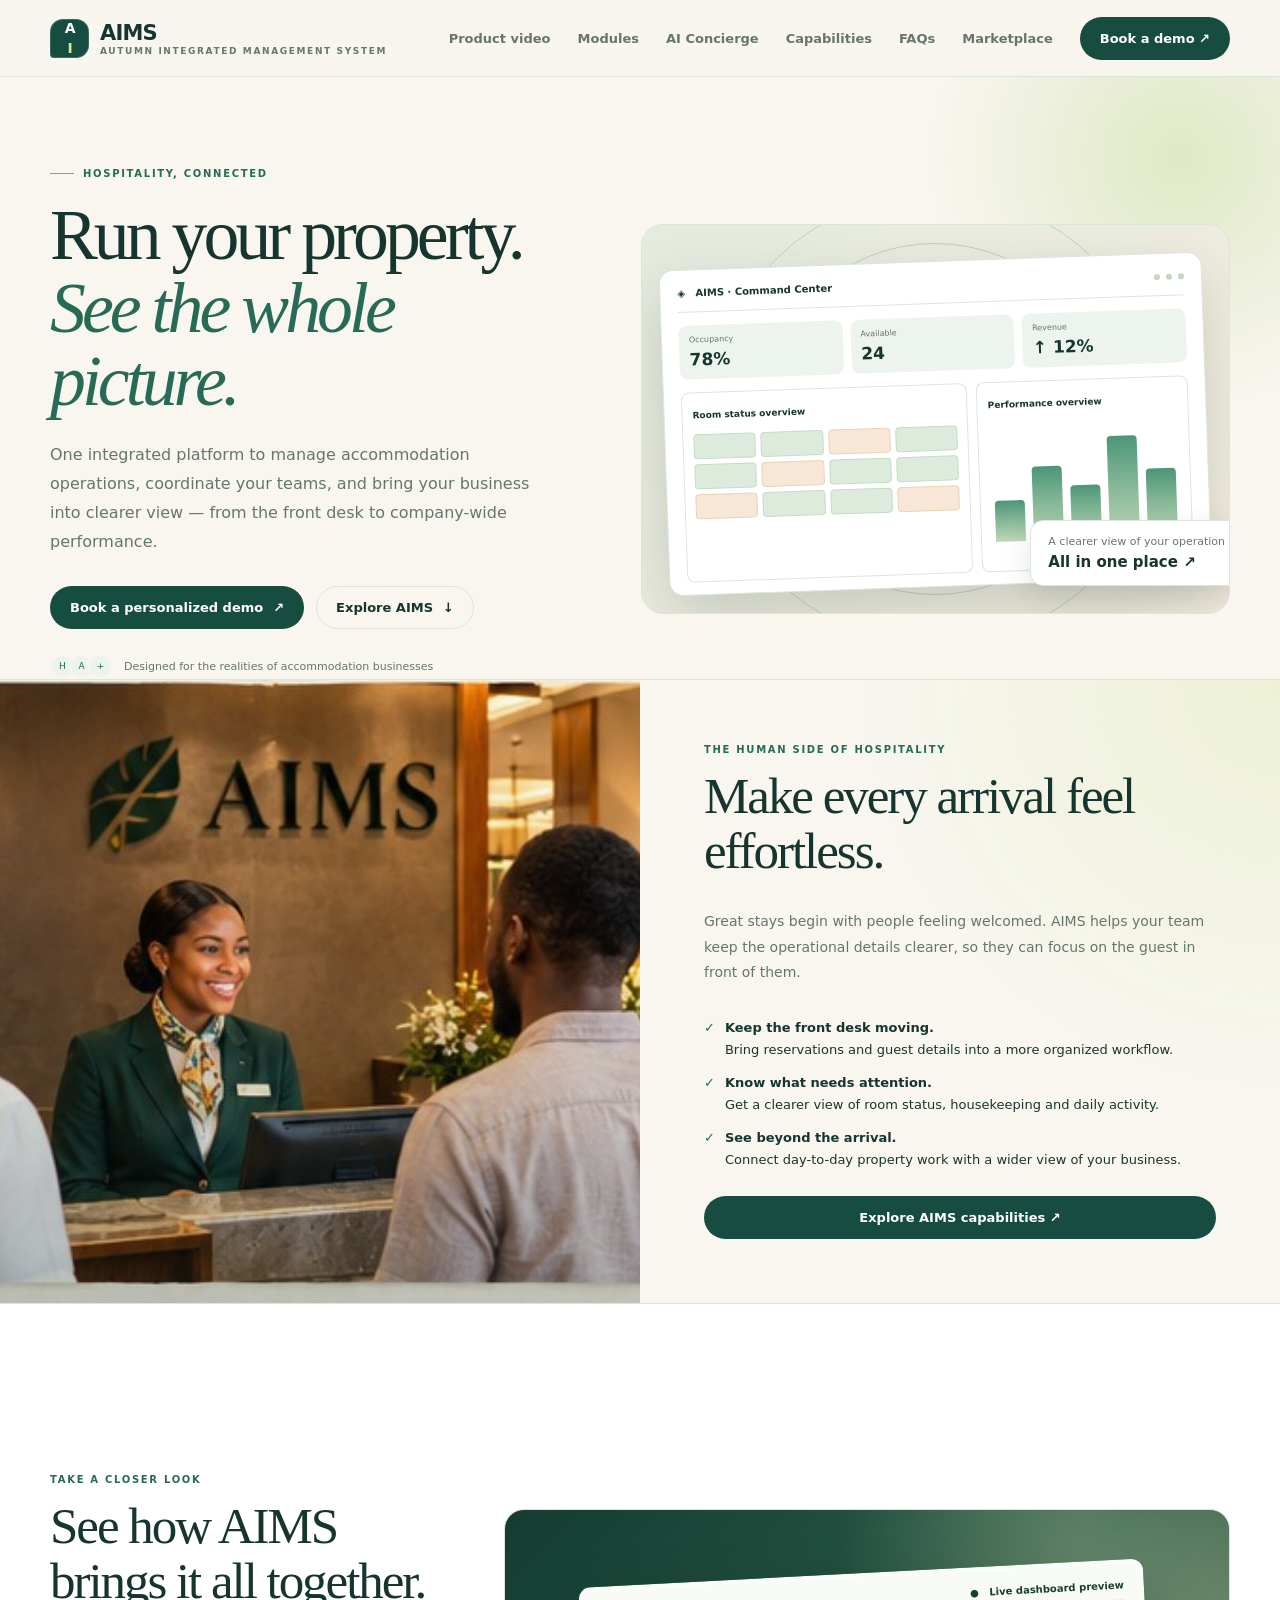
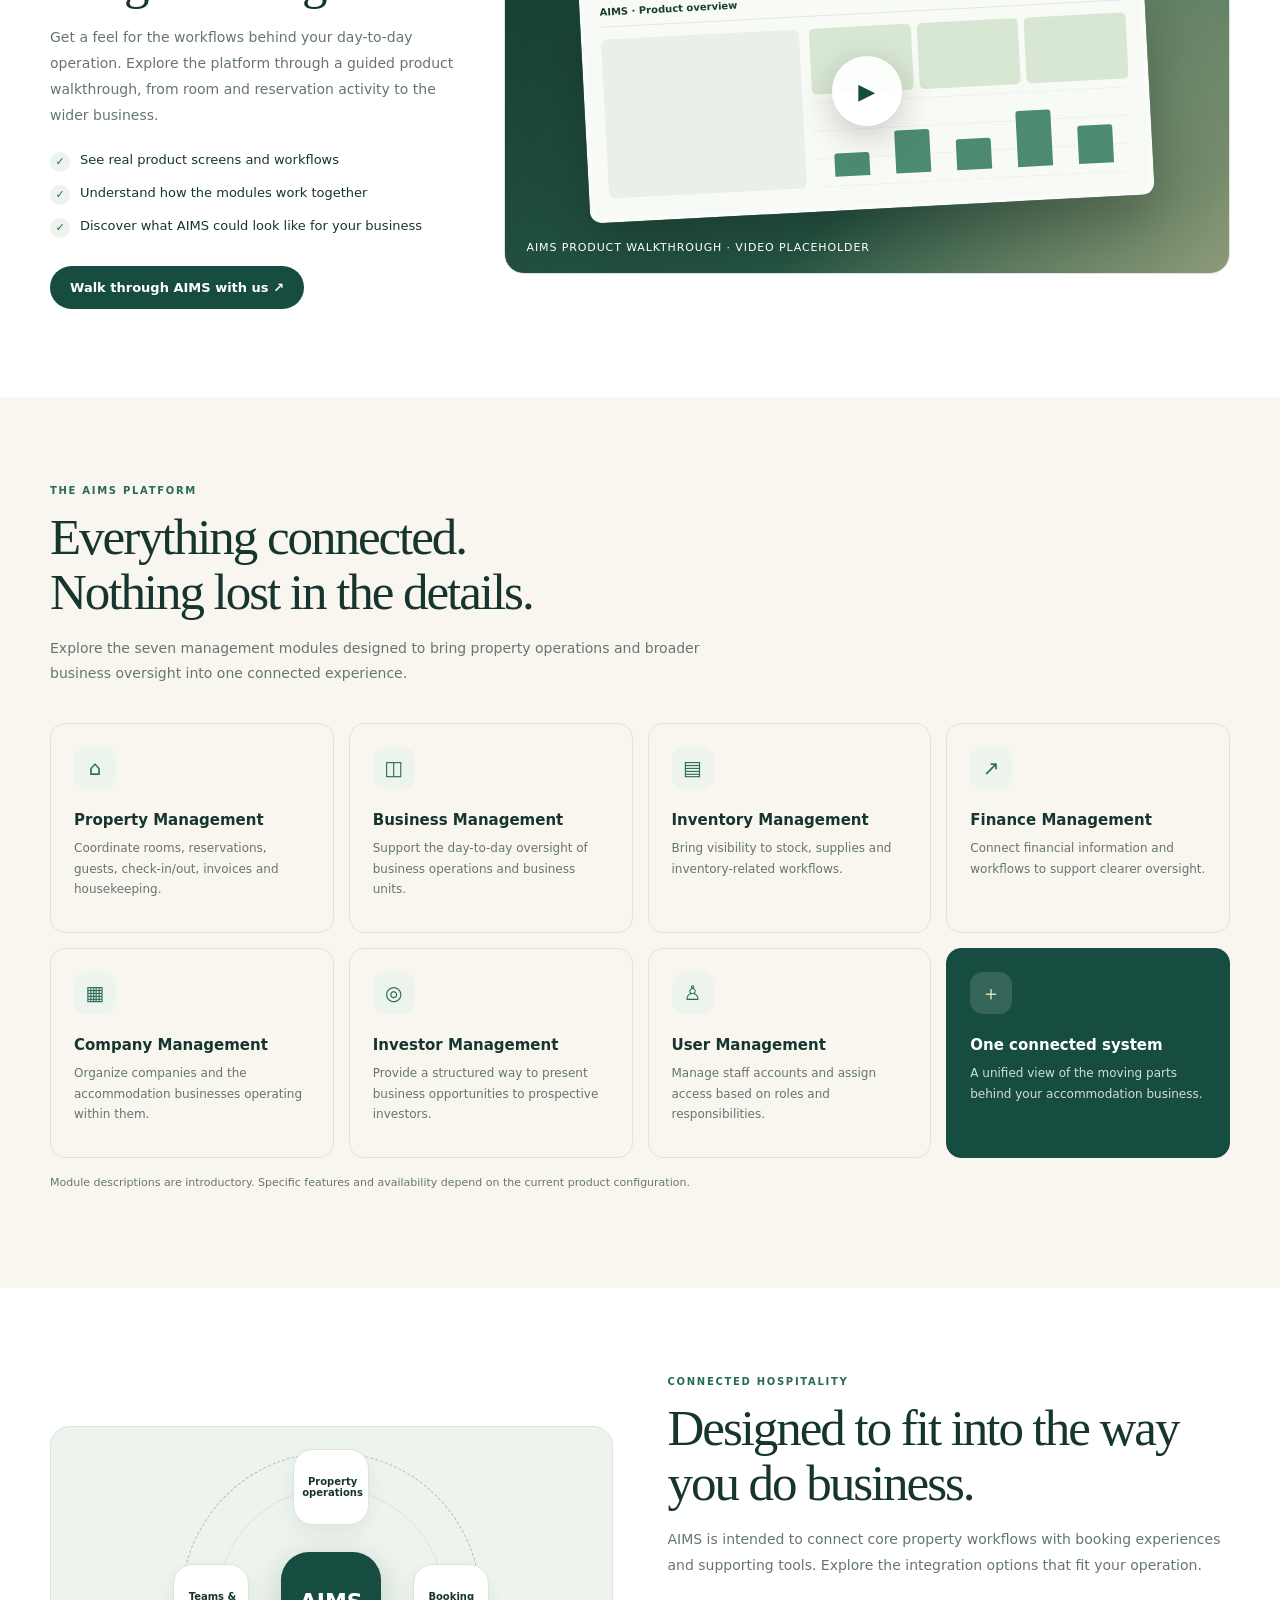
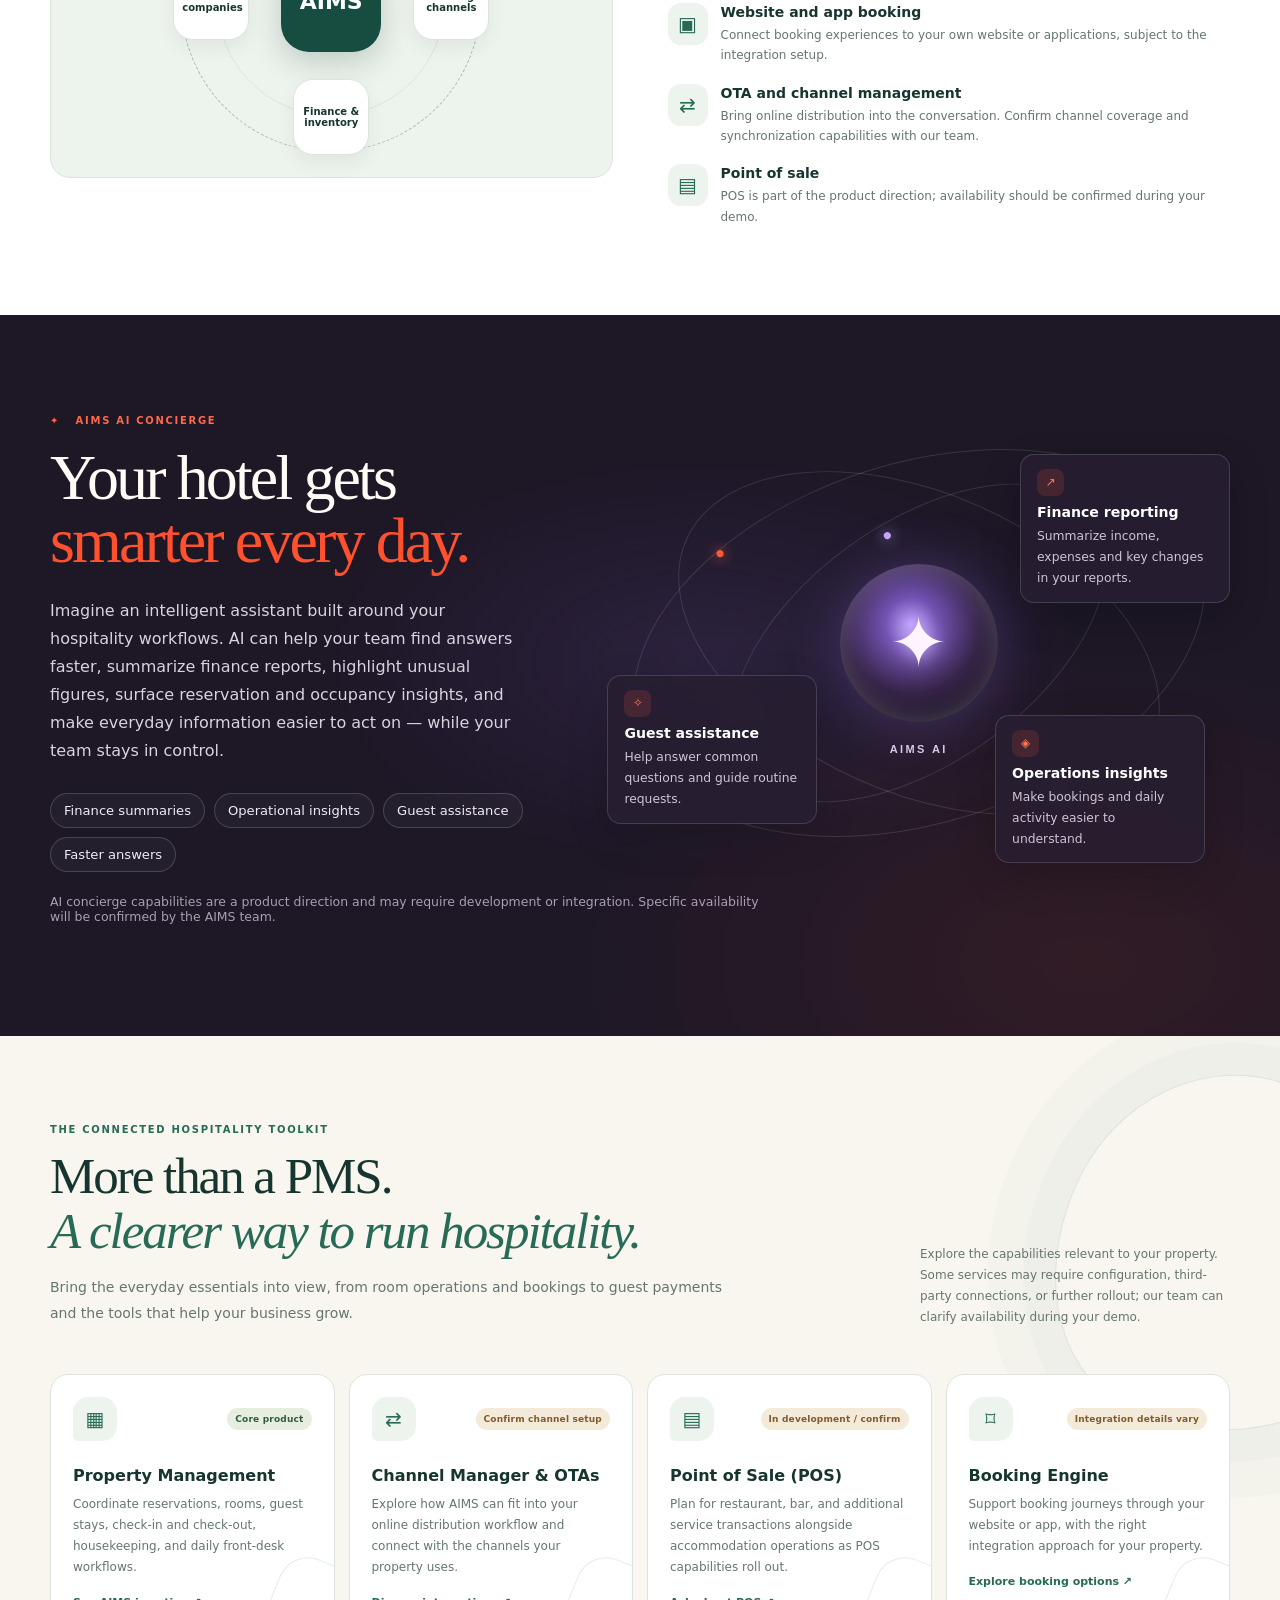
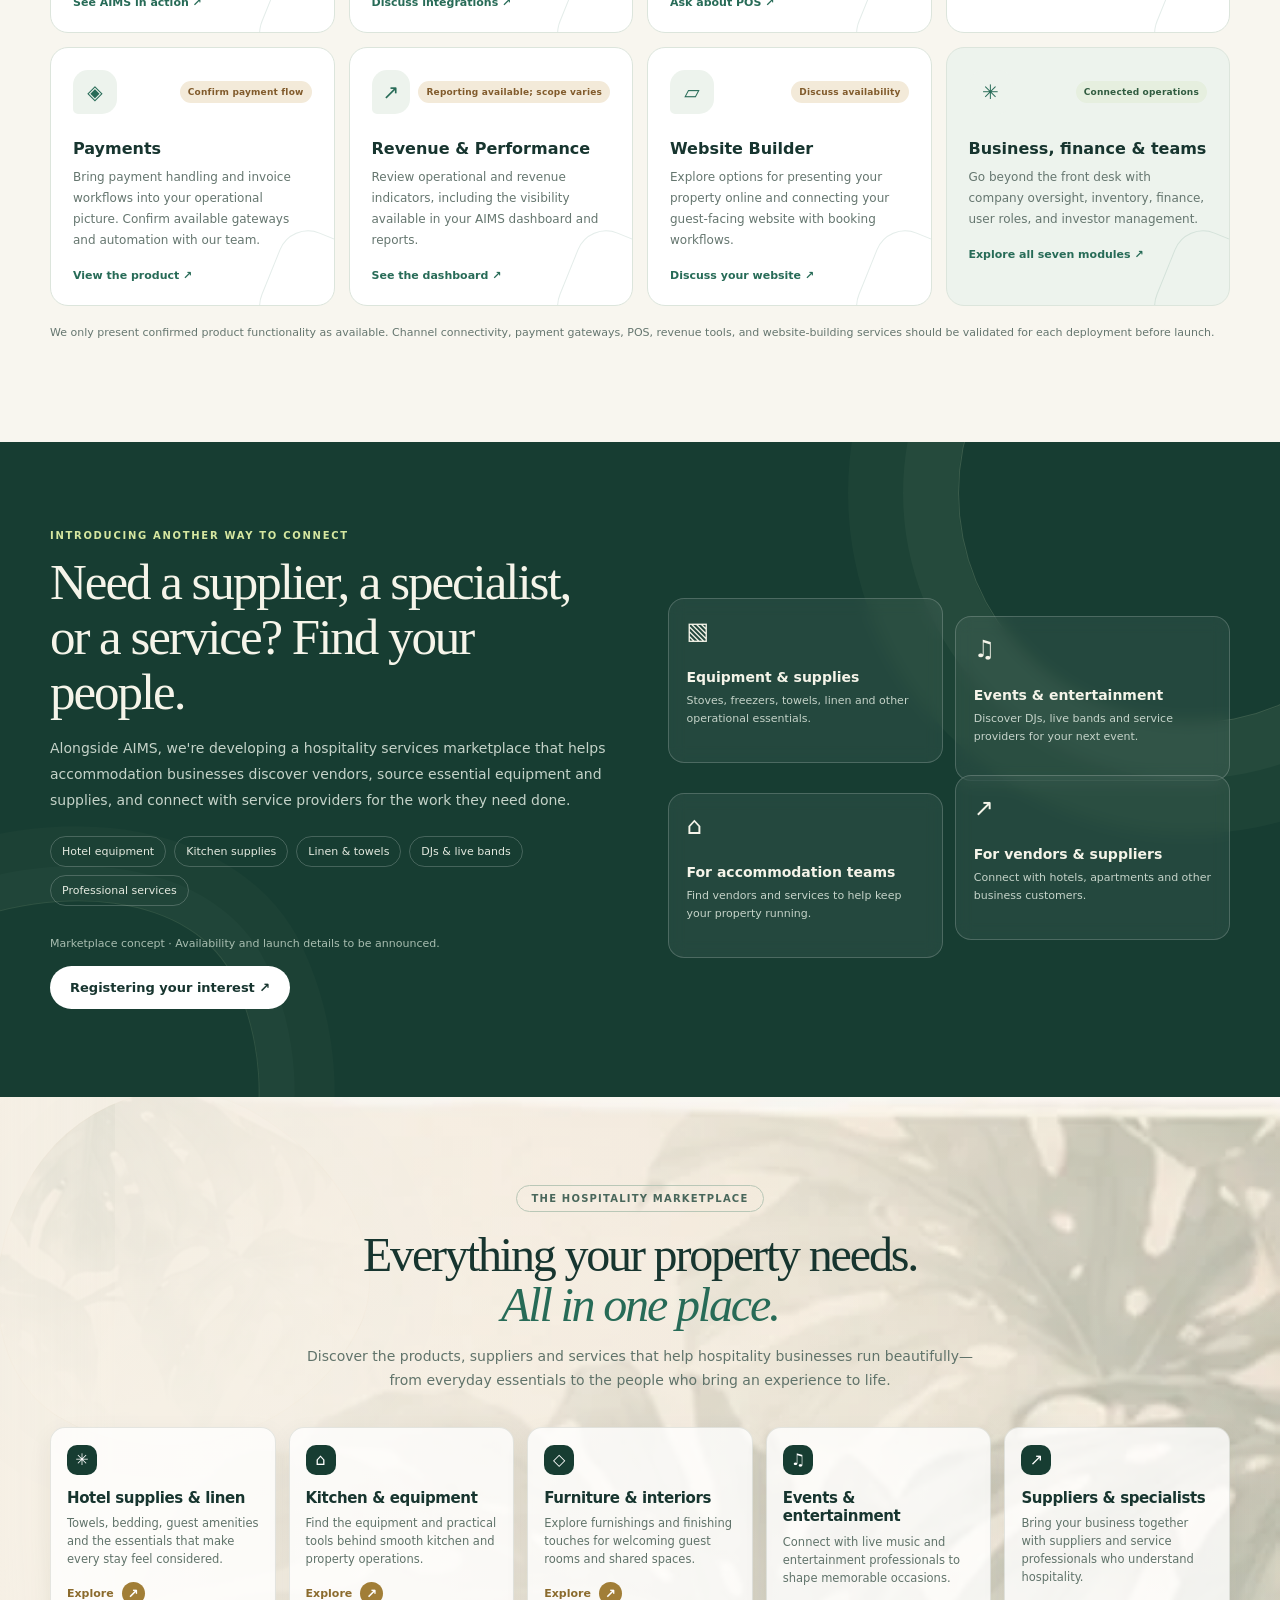
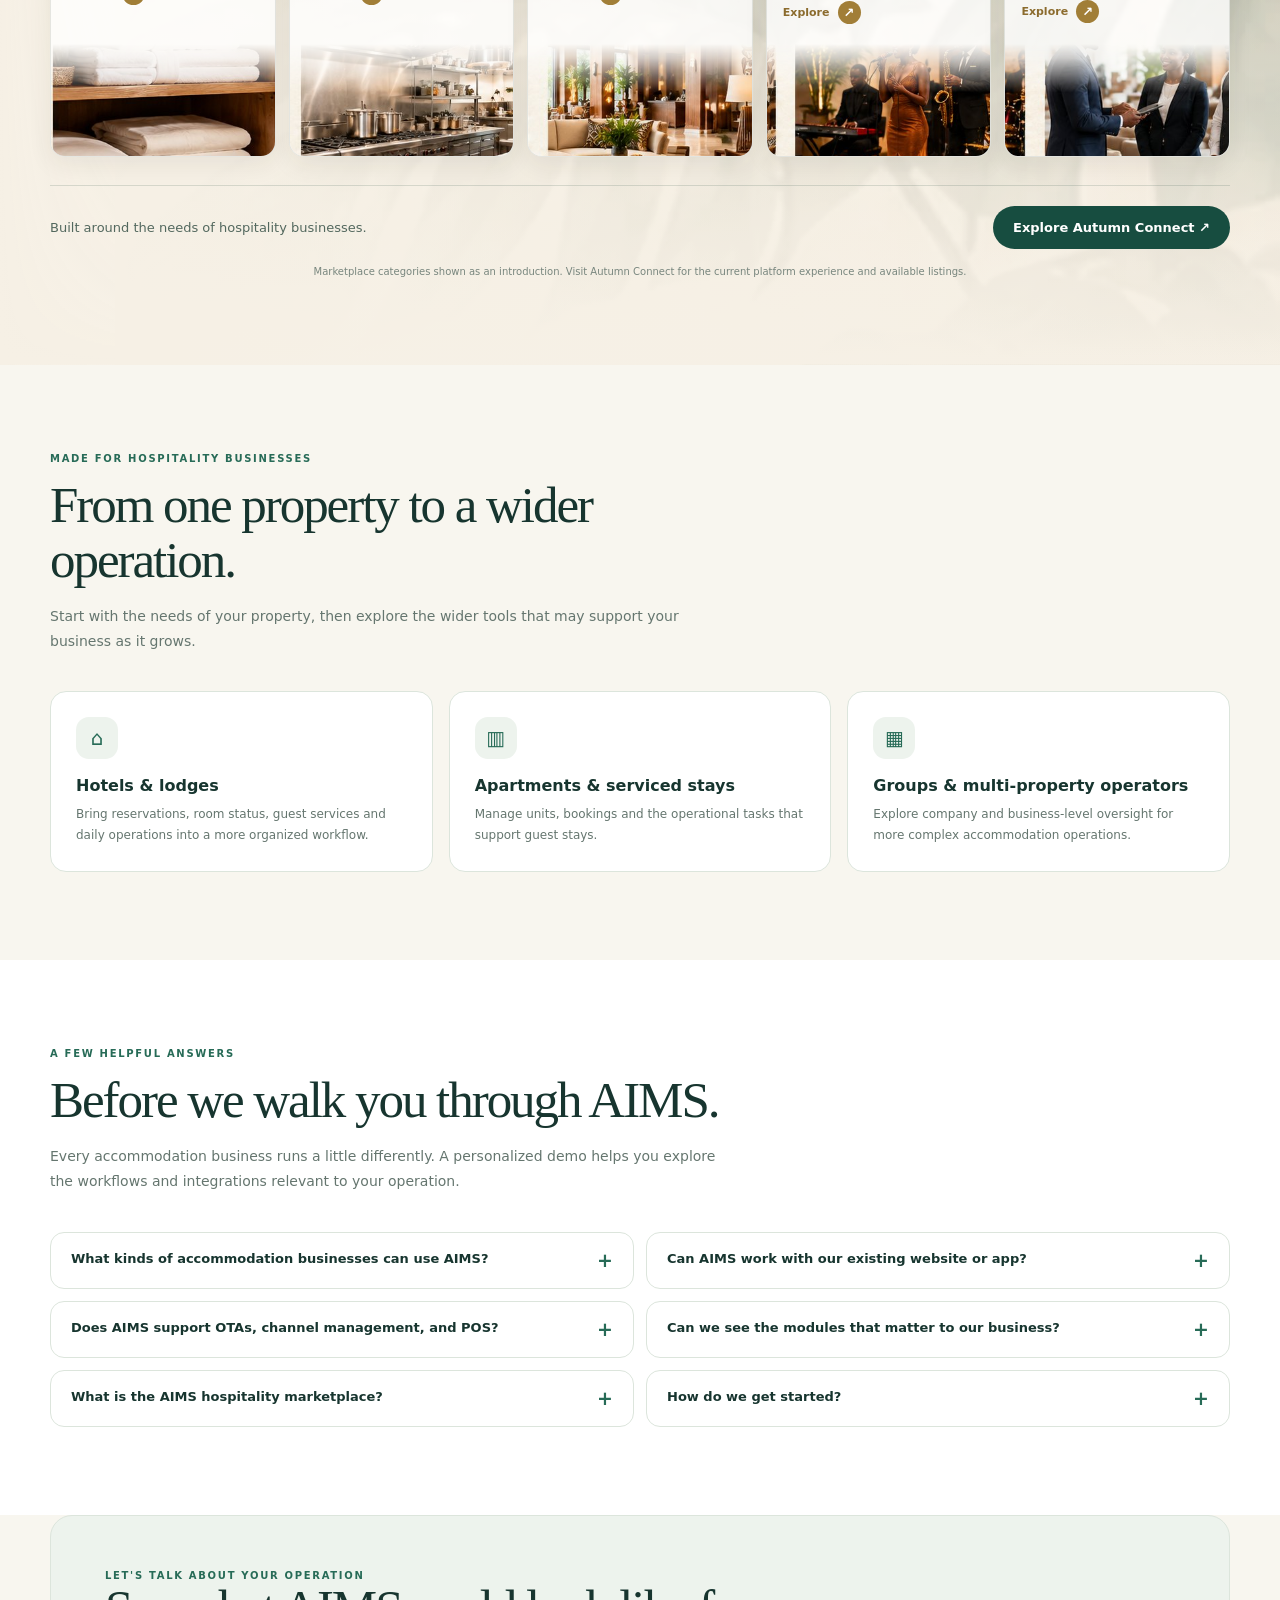
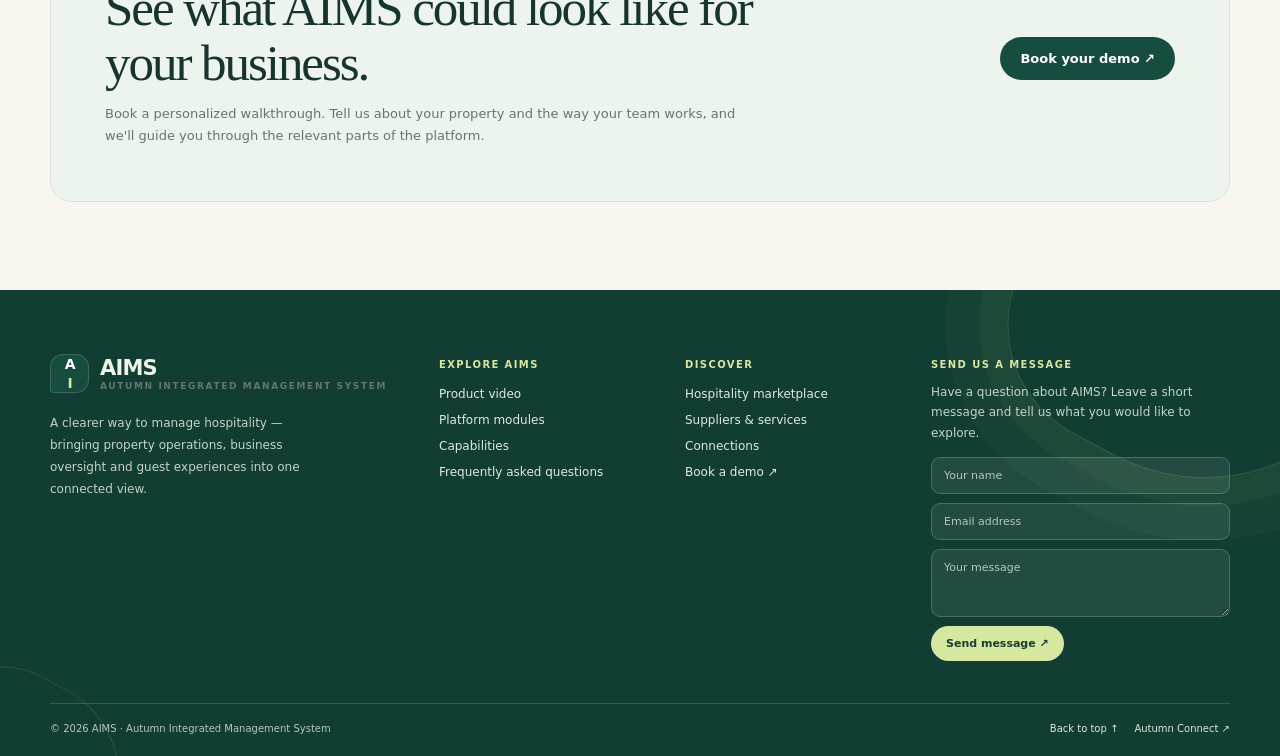
==== commit c092616b: "feat: modify index.html" ====
--- a/index.html
+++ b/index.html
@@ -5,8 +5,289 @@
 <meta name="viewport" content="width=device-width, initial-scale=1.0">
 <meta name="description" content="AIMS brings property operations, business oversight, and hospitality services into one connected experience for accommodation businesses.">
 <title>AIMS — Hospitality, connected</title>
-<link rel="stylesheet" href="assets/css/styles.css">
-<link rel="icon" type="image/x-icon" href="/assets/images/aims_logo.svg">
+<style>
+:root { color-scheme: light dark; --ink: light-dark(#17352f,#eef5f1); --muted: light-dark(#65766f,#a7b7af); --paper: light-dark(#f8f6ef,#111c19); --surface: light-dark(#ffffff,#182622); --surface-soft: light-dark(#edf3ed,#20312b); --line: light-dark(#dce5dc,#33463e); --green: #174d40; --green-bright: #276b57; --lime: #d6e7a0; --gold: #c28c4c; --white: #fff; }
+* { box-sizing: border-box; }
+html { scroll-behavior: smooth; scroll-padding-top: 90px; }
+::selection { background:#d6e7a0; color:#17352f; }
+.reveal { opacity:0; transform:translateY(24px); transition:opacity .7s ease, transform .7s cubic-bezier(.2,.7,.2,1); }
+.reveal.is-visible { opacity:1; transform:translateY(0); }
+.reveal-delay-1 { transition-delay:.08s; } .reveal-delay-2 { transition-delay:.16s; } .reveal-delay-3 { transition-delay:.24s; }
+.section-shape { position:relative; isolation:isolate; overflow:hidden; }
+.section-shape:before { content:""; position:absolute; z-index:-1; width:360px; height:360px; border:1px solid rgba(39,107,87,.13); border-radius:44% 56% 60% 40% / 48% 40% 60% 52%; right:-140px; top:45px; transform:rotate(28deg); box-shadow:0 0 0 32px rgba(39,107,87,.025),0 0 0 68px rgba(39,107,87,.02); }
+body { margin: 0; font-family: Inter, ui-sans-serif, system-ui, -apple-system, BlinkMacSystemFont, "Segoe UI", sans-serif; background: var(--paper); color: var(--ink); }
+button, a { font: inherit; }
+a { color: inherit; text-decoration: none; }
+button { cursor: pointer; }
+.site-root { min-height: 100vh; background: var(--paper); }
+.wrap { width: min(1180px, calc(100% - 48px)); margin: 0 auto; }
+.topbar { position: sticky; top: 0; z-index: 20; backdrop-filter: blur(18px); background: light-dark(rgba(248,246,239,.9),rgba(17,28,25,.9)); border-bottom: 1px solid var(--line); }
+.nav { min-height: 76px; display:flex; align-items:center; justify-content:space-between; gap:24px; }
+.brand { display:flex; align-items:center; gap:11px; font-weight:800; letter-spacing:-.04em; font-size:21px; }
+.brand-mark { display:grid; place-items:center; width:39px; height:39px; border-radius:13px 13px 13px 4px; background:var(--green); color:#fff; font-size:14px; letter-spacing:-.08em; box-shadow: inset 0 0 0 1px rgba(255,255,255,.15); }
+.brand small { display:block; color:var(--muted); font-size:9px; letter-spacing:.18em; font-weight:700; margin-top:1px; }
+.nav-links { display:flex; align-items:center; gap:27px; color:var(--muted); font-size:13px; font-weight:650; }
+.nav-links a:hover { color:var(--ink); }
+.btn { display:inline-flex; justify-content:center; align-items:center; gap:10px; border:1px solid transparent; border-radius:999px; padding:13px 19px; font-weight:750; font-size:13px; transition:transform .2s, background .2s; }
+.btn:hover { transform:translateY(-2px); }
+.btn-primary { background:var(--green); color:#fff; }
+.btn-primary:hover { background:var(--green-bright); }
+.btn-light { background:var(--white); color:#17352f; }
+.btn-outline { border-color:var(--line); color:var(--ink); background:transparent; }
+.mobile-toggle { display:none; border:1px solid var(--line); background:var(--surface); color:var(--ink); border-radius:12px; padding:10px 12px; }
+.hero { padding:82px 0 74px; overflow:hidden; position:relative; }
+.hero:before { content:""; position:absolute; width:520px; height:520px; border-radius:50%; right:-160px; top:-180px; background:radial-gradient(circle, light-dark(#dfe9c5, #293d31) 0%, transparent 68%); pointer-events:none; }
+.hero-grid { display:grid; grid-template-columns: .95fr 1.05fr; align-items:center; gap:58px; position:relative; }
+.eyebrow { display:inline-flex; align-items:center; gap:9px; color:var(--green-bright); text-transform:uppercase; letter-spacing:.17em; font-size:10px; font-weight:850; }
+.eyebrow:before { content:""; width:24px; height:1px; background:var(--gold); }
+h1 { font-family: Georgia, "Times New Roman", serif; font-weight:500; letter-spacing:-.055em; line-height:1.02; font-size:clamp(45px,5.6vw,72px); margin:20px 0 23px; max-width:650px; }
+h1 em { color:var(--green-bright); font-weight:500; }
+.hero-copy { color:var(--muted); font-size:16px; line-height:1.8; max-width:510px; }
+.hero-actions { display:flex; flex-wrap:wrap; gap:12px; margin-top:29px; }
+.trust-line { display:flex; align-items:center; gap:11px; color:var(--muted); font-size:11px; margin-top:25px; }
+.trust-dots { display:flex; }
+.trust-dots span { width:25px; height:25px; border-radius:50%; border:2px solid var(--paper); margin-left:-6px; background:var(--surface-soft); display:grid; place-items:center; font-size:9px; color:var(--green-bright); }
+.trust-dots span:first-child { margin-left:0; }
+.hero-art { position:relative; min-width:0; }
+.image-placeholder { position:relative; overflow:hidden; background:linear-gradient(135deg, light-dark(#e4ebdf,#243a30), light-dark(#f6eee0,#1a2a24)); border:1px solid var(--line); border-radius:22px; min-height:390px; display:flex; align-items:center; justify-content:center; }
+.image-placeholder:before,.image-placeholder:after { content:""; position:absolute; border:1px solid rgba(39,107,87,.22); border-radius:50%; width:350px; height:350px; }
+.image-placeholder:after { width:450px; height:450px; }
+.placeholder-label { position:relative; z-index:1; text-align:center; padding:28px; max-width:300px; }
+.placeholder-icon { width:54px; height:54px; margin:0 auto 15px; display:grid; place-items:center; border-radius:17px; background:var(--surface); border:1px solid var(--line); color:var(--green-bright); font-size:23px; }
+.placeholder-label strong { display:block; font-size:14px; }
+.placeholder-label span { display:block; margin-top:7px; color:var(--muted); font-size:11px; line-height:1.6; }
+.mock-dashboard { position:absolute; inset:36px 22px 26px; z-index:2; background:var(--surface); border:1px solid var(--line); border-radius:14px; box-shadow:0 24px 60px rgba(16,45,35,.18); padding:17px; transform:rotate(-2deg); }
+.mock-top { display:flex; justify-content:space-between; align-items:center; padding-bottom:13px; border-bottom:1px solid var(--line); font-size:10px; font-weight:800; }
+.mock-pills { display:flex; gap:6px; }
+.mock-pills i { display:block; width:6px; height:6px; background:#c6d7bd; border-radius:50%; }
+.mock-metrics { display:grid; grid-template-columns:repeat(3,1fr); gap:8px; margin:13px 0; }
+.metric { background:var(--surface-soft); border-radius:8px; padding:10px; }
+.metric small { display:block; color:var(--muted); font-size:8px; }
+.metric b { display:block; font-size:17px; margin-top:5px; }
+.mock-content { display:grid; grid-template-columns:1.15fr .85fr; gap:9px; height:190px; }
+.mock-panel { border:1px solid var(--line); border-radius:8px; padding:10px; }
+.mock-panel label { font-size:9px; font-weight:800; }
+.room-grid { display:grid; grid-template-columns:repeat(4,1fr); gap:5px; margin-top:12px; }
+.room-grid i { height:25px; border-radius:4px; background:#dcebdc; border:1px solid #c4ddc4; }
+.room-grid i:nth-child(3n) { background:#f8e7d6; border-color:#ebd2b5; }
+.bars { display:flex; align-items:end; gap:8px; height:130px; padding:10px 4px 0; }
+.bars i { flex:1; background:linear-gradient(#4c9679,#c0d9b5); border-radius:4px 4px 0 0; }
+.bars i:nth-child(1){height:34%}.bars i:nth-child(2){height:62%}.bars i:nth-child(3){height:45%}.bars i:nth-child(4){height:85%}.bars i:nth-child(5){height:57%}
+.float-note { position:absolute; z-index:4; right:-14px; bottom:27px; background:var(--surface); border:1px solid var(--line); border-radius:13px; padding:14px 17px; box-shadow:0 12px 30px rgba(20,40,30,.12); font-size:11px; }
+.float-note strong { display:block; font-size:15px; margin-top:5px; }
+.section { padding:88px 0; }
+.section-white { background:var(--surface); }
+.section-head { max-width:690px; margin-bottom:37px; }
+.kicker { text-transform:uppercase; letter-spacing:.17em; font-size:10px; color:var(--green-bright); font-weight:850; }
+h2 { font-family:Georgia, "Times New Roman", serif; font-weight:500; letter-spacing:-.04em; line-height:1.08; font-size:clamp(34px,4.2vw,51px); margin:14px 0 16px; }
+.section-head p,.section-copy { color:var(--muted); line-height:1.8; font-size:14px; }
+.video-wrap { display:grid; grid-template-columns:.72fr 1.28fr; gap:45px; align-items:center; }
+.video-copy p { color:var(--muted); font-size:14px; line-height:1.85; }
+.check-list { list-style:none; padding:0; margin:23px 0 28px; display:grid; gap:13px; }
+.check-list li { display:flex; gap:10px; align-items:flex-start; font-size:13px; }
+.check { display:grid; place-items:center; flex:0 0 20px; height:20px; border-radius:50%; background:var(--surface-soft); color:var(--green-bright); font-size:11px; }
+.video-frame { position:relative; min-height:365px; border-radius:20px; overflow:hidden; border:1px solid var(--line); background:linear-gradient(135deg,#153c32,#285b48 58%,#b6c99b); display:grid; place-items:center; }
+.video-frame:before { content:""; position:absolute; inset:0; background:radial-gradient(circle at 80% 15%,rgba(225,237,187,.34),transparent 38%),linear-gradient(125deg,transparent 35%,rgba(0,0,0,.23)); }
+.video-screen { position:absolute; width:78%; height:65%; background:#f8faf6; border:5px solid rgba(255,255,255,.25); border-radius:12px; box-shadow:0 25px 60px rgba(0,0,0,.25); transform:rotate(-3deg); padding:15px; }
+.screen-head { display:flex; justify-content:space-between; align-items:center; border-bottom:1px solid #e0e7df; padding-bottom:9px; color:#183e32; font-size:10px; font-weight:800; }
+.screen-layout { display:grid; grid-template-columns:1fr 1.6fr; gap:10px; height:calc(100% - 25px); padding-top:12px; }
+.screen-sidebar { background:#e9f0e8; border-radius:6px; }
+.screen-main { display:grid; grid-template-rows:1fr 1.3fr; gap:8px; }
+.screen-cards { display:grid; grid-template-columns:repeat(3,1fr); gap:6px; }
+.screen-cards i { border-radius:5px; background:#d7e7d3; }
+.screen-chart { border-radius:6px; background:repeating-linear-gradient(to bottom,#edf2ec 0,#edf2ec 1px,transparent 1px,transparent 28px); display:flex; align-items:end; justify-content:space-around; padding:10px; gap:8px; }
+.screen-chart i { width:12%; border-radius:3px 3px 0 0; background:#4d8b70; }
+.screen-chart i:nth-child(1){height:35%}.screen-chart i:nth-child(2){height:65%}.screen-chart i:nth-child(3){height:47%}.screen-chart i:nth-child(4){height:85%}.screen-chart i:nth-child(5){height:58%}
+.play-button { position:relative; z-index:3; width:70px; height:70px; border:1px solid rgba(255,255,255,.65); border-radius:50%; background:rgba(255,255,255,.93); color:var(--green); font-size:22px; box-shadow:0 10px 35px rgba(0,0,0,.2); }
+.video-caption { position:absolute; z-index:3; bottom:19px; left:22px; color:#fff; font-size:11px; letter-spacing:.08em; text-transform:uppercase; }
+.video-hint { display:none; position:absolute; z-index:5; inset:auto 18px 55px; padding:12px; border-radius:10px; background:rgba(13,34,27,.9); color:white; text-align:center; font-size:12px; }
+.video-frame.show-hint .video-hint { display:block; }
+.module-grid { display:grid; grid-template-columns:repeat(4,1fr); gap:15px; }
+.module-card { padding:23px; border:1px solid var(--line); border-radius:15px; background:var(--paper); min-height:210px; transition:transform .2s,border-color .2s; }
+.module-card:hover { transform:translateY(-4px); border-color:var(--green-bright); }
+.module-icon { display:grid; place-items:center; width:42px; height:42px; border-radius:13px; background:var(--surface-soft); color:var(--green-bright); font-size:20px; margin-bottom:22px; }
+.module-card h3 { font-size:15px; margin:0 0 9px; }
+.module-card p { color:var(--muted); font-size:12px; line-height:1.7; margin:0; }
+.modules-note { color:var(--muted); font-size:11px; margin-top:18px; }
+.integrations { display:grid; grid-template-columns:1fr 1fr; gap:55px; align-items:center; }
+.integration-art { border-radius:20px; min-height:350px; background:var(--surface-soft); border:1px solid var(--line); display:grid; place-items:center; padding:25px; }
+.orbit { width:min(300px,100%); aspect-ratio:1; border:1px dashed light-dark(#a9b9a4,#4b6657); border-radius:50%; position:relative; display:grid; place-items:center; }
+.orbit:before { content:""; position:absolute; inset:35px; border:1px solid var(--line); border-radius:50%; }
+.orbit-core { position:relative; z-index:2; display:grid; place-items:center; width:100px; height:100px; background:var(--green); color:white; border-radius:28px; font-weight:850; font-size:22px; box-shadow:0 10px 30px rgba(22,70,56,.22); }
+.orbit-node { position:absolute; z-index:3; width:76px; height:76px; border-radius:20px; background:var(--surface); border:1px solid var(--line); display:grid; place-items:center; text-align:center; font-size:10px; font-weight:750; padding:8px; box-shadow:0 8px 20px rgba(0,0,0,.06); }
+.orbit-node:nth-child(2){top:-4px;left:calc(50% - 38px)}.orbit-node:nth-child(3){right:-9px;top:calc(50% - 38px)}.orbit-node:nth-child(4){bottom:-4px;left:calc(50% - 38px)}.orbit-node:nth-child(5){left:-9px;top:calc(50% - 38px)}
+.integration-points { display:grid; gap:18px; margin-top:25px; }
+.point { display:flex; gap:13px; align-items:flex-start; }
+.point .module-icon { flex:0 0 40px; margin:0; }
+.point h3 { margin:1px 0 5px; font-size:14px; }
+.point p { margin:0; color:var(--muted); font-size:12px; line-height:1.7; }
+.market-section { background:#173d32; color:#f5f4e9; position:relative; overflow:hidden; }
+.market-section:before { content:""; position:absolute; left:-150px; bottom:-220px; width:420px; height:420px; border:1px solid rgba(218,233,187,.12); border-radius:38% 62% 56% 44% / 42% 40% 60% 58%; transform:rotate(-25deg); box-shadow:0 0 0 35px rgba(218,233,187,.025),0 0 0 75px rgba(218,233,187,.02); }
+.market-section:after { content:""; position:absolute; right:-140px; top:-180px; width:460px; height:460px; border:1px solid rgba(218,233,187,.18); border-radius:50%; box-shadow:0 0 0 55px rgba(218,233,187,.04),0 0 0 110px rgba(218,233,187,.03); }
+.market-grid { display:grid; grid-template-columns:1fr 1fr; align-items:center; gap:55px; position:relative; z-index:1; }
+.market-section .kicker { color:var(--lime); }
+.market-section h2 { max-width:590px; }
+.market-section p { color:#c5d3c9; line-height:1.85; font-size:14px; }
+.market-cards { display:grid; grid-template-columns:1fr 1fr; gap:12px; }
+.market-card { min-height:165px; border:1px solid rgba(255,255,255,.19); background:rgba(255,255,255,.06); border-radius:16px; padding:18px; backdrop-filter:blur(8px); }
+.market-card:nth-child(2),.market-card:nth-child(3) { transform:translateY(18px); }
+.market-card .mini-icon { font-size:24px; margin-bottom:24px; }
+.market-card strong { display:block; font-size:14px; }
+.market-card span { display:block; margin-top:7px; color:#c5d3c9; font-size:11px; line-height:1.6; }
+.market-tags { display:flex; flex-wrap:wrap; gap:8px; margin:23px 0 28px; }
+.market-tags span { padding:8px 11px; border:1px solid rgba(255,255,255,.2); border-radius:999px; color:#e3e9df; font-size:11px; }
+.market-foot { font-size:11px !important; color:#a8bdb0 !important; }
+.capability-intro { display:flex; justify-content:space-between; align-items:end; gap:28px; margin-bottom:34px; }
+.capability-intro .section-head { margin:0; }
+.capability-note { max-width:310px; font-size:12px; line-height:1.75; color:var(--muted); }
+.capability-grid { display:grid; grid-template-columns:repeat(4,1fr); gap:14px; }
+.capability-card { position:relative; overflow:hidden; min-height:225px; border:1px solid var(--line); border-radius:18px; padding:22px; background:var(--surface); transition:transform .25s,border-color .25s,box-shadow .25s; }
+.capability-card:hover { transform:translateY(-6px) rotate(-.3deg); border-color:#9bb69b; box-shadow:0 18px 36px rgba(20,55,40,.08); }
+.capability-card:after { content:""; position:absolute; width:110px; height:110px; border:1px solid rgba(39,107,87,.13); border-radius:35% 65% 62% 38%; right:-44px; bottom:-45px; transform:rotate(22deg); }
+.capability-top { display:flex; align-items:center; justify-content:space-between; gap:8px; margin-bottom:25px; }
+.capability-icon { display:grid; place-items:center; width:44px; height:44px; border-radius:15px 15px 15px 5px; background:var(--surface-soft); color:var(--green-bright); font-size:20px; }
+.status { border-radius:999px; padding:6px 8px; font-size:9px; font-weight:800; letter-spacing:.02em; background:#e6efdf; color:#315c40; white-space:nowrap; }
+.status.confirm { background:#f3ead9; color:#815b2c; }
+.capability-card h3 { font-size:16px; margin:0 0 9px; }
+.capability-card p { font-size:12px; line-height:1.75; color:var(--muted); margin:0; max-width:280px; }
+.capability-link { display:inline-flex; margin-top:18px; font-size:11px; font-weight:800; color:var(--green-bright); }
+.capability-footnote { color:var(--muted); font-size:11px; line-height:1.7; margin-top:18px; }
+.faq-list { display:grid; grid-template-columns:1fr 1fr; gap:12px; }
+.faq-item { border:1px solid var(--line); border-radius:14px; padding:18px 20px; background:var(--surface); }
+.faq-item summary { cursor:pointer; list-style:none; font-weight:750; font-size:13px; display:flex; justify-content:space-between; gap:14px; }
+.faq-item summary::-webkit-details-marker { display:none; }
+.faq-item summary:after { content:"+"; color:var(--green-bright); font-size:19px; line-height:1; }
+.faq-item[open] summary:after { content:"−"; }
+.faq-item p { color:var(--muted); font-size:12px; line-height:1.75; margin:13px 0 0; }
+.audience { display:grid; grid-template-columns:repeat(3,1fr); gap:16px; }
+.audience-card { border:1px solid var(--line); border-radius:16px; padding:25px; background:var(--surface); }
+.audience-card .module-icon { margin-bottom:17px; }
+.audience-card h3 { font-size:16px; margin:0 0 9px; }
+.audience-card p { font-size:12px; color:var(--muted); line-height:1.75; margin:0; }
+.cta-panel { border-radius:22px; padding:54px; background:var(--surface-soft); border:1px solid var(--line); display:grid; grid-template-columns:1fr auto; gap:25px; align-items:center; }
+.cta-panel h2 { margin:0 0 12px; max-width:660px; }
+.cta-panel p { color:var(--muted); line-height:1.7; margin:0; max-width:650px; font-size:13px; }
+.footer { position:relative; isolation:isolate; overflow:hidden; padding:64px 0 22px; color:#eef3e9; background:#123d32; }
+.footer:before,.footer:after { content:""; position:absolute; z-index:-1; pointer-events:none; border:1px solid rgba(214,231,160,.17); border-radius:46% 54% 61% 39%; transform:rotate(28deg); }
+.footer:before { width:360px; height:360px; right:-110px; top:-170px; box-shadow:0 0 0 28px rgba(214,231,160,.035),0 0 0 62px rgba(214,231,160,.025); }
+.footer:after { width:210px; height:210px; left:-95px; bottom:-130px; border-color:rgba(255,255,255,.10); }
+.footer-main { display:grid; grid-template-columns:1.35fr .8fr .8fr 1.15fr; gap:38px; padding-bottom:42px; }
+.footer-brand-copy { color:#c3d4c8; font-size:12px; line-height:1.85; max-width:280px; margin:19px 0 0; }
+.footer-heading { color:#d6e7a0; font-size:10px; letter-spacing:.14em; text-transform:uppercase; font-weight:800; margin:5px 0 17px; }
+.footer-nav { display:grid; gap:12px; }
+.footer-nav a { color:#e1e9e0; font-size:12px; transition:color .2s,transform .2s; width:fit-content; }
+.footer-nav a:hover { color:#d6e7a0; transform:translateX(3px); }
+.footer-contact-copy { color:#c3d4c8; font-size:12px; line-height:1.7; margin:-5px 0 14px; }
+.footer-contact-form { display:grid; gap:9px; }
+.footer-contact-form input,.footer-contact-form textarea { width:100%; min-width:0; color:#f5f6f0; background:rgba(255,255,255,.075); border:1px solid rgba(255,255,255,.19); border-radius:9px; padding:11px 12px; font:inherit; font-size:11px; outline:none; }
+.footer-contact-form input::placeholder,.footer-contact-form textarea::placeholder { color:#b5c8bb; }
+.footer-contact-form input:focus,.footer-contact-form textarea:focus { border-color:#d6e7a0; }
+.footer-contact-form textarea { resize:vertical; min-height:68px; }
+.footer-submit { border:0; border-radius:999px; padding:11px 15px; background:#d6e7a0; color:#173d32; font-weight:800; font-size:11px; cursor:pointer; justify-self:start; }
+.footer-form-note { display:none; font-size:10px; line-height:1.5; color:#d6e7a0; }
+.footer-form-note.show { display:block; }
+.footer-bottom { display:flex; align-items:center; justify-content:space-between; flex-wrap:wrap; gap:14px; border-top:1px solid rgba(255,255,255,.15); padding-top:19px; color:#b5c8bb; font-size:10px; }
+.footer-bottom-links { display:flex; gap:16px; flex-wrap:wrap; }
+.footer-bottom a { color:#dce7dc; }
+.footer-bottom a:hover { color:#d6e7a0; }
+.modal-backdrop { position:fixed; inset:0; z-index:50; background:rgba(8,20,15,.64); display:none; place-items:center; padding:20px; }
+.modal-backdrop.open { display:grid; }
+.modal { width:min(520px,100%); background:var(--surface); color:var(--ink); border:1px solid var(--line); border-radius:20px; padding:28px; box-shadow:0 30px 90px rgba(0,0,0,.3); }
+.modal-head { display:flex; align-items:flex-start; justify-content:space-between; gap:18px; }
+.modal h2 { font-size:31px; margin:8px 0 10px; }
+.modal p { color:var(--muted); font-size:13px; line-height:1.7; }
+.close-modal { border:1px solid var(--line); background:var(--paper); color:var(--ink); width:36px; height:36px; border-radius:50%; font-size:20px; }
+.demo-form { display:grid; gap:13px; margin-top:22px; }
+.demo-form label { display:grid; gap:7px; color:var(--muted); font-size:11px; font-weight:750; }
+.demo-form input,.demo-form select,.demo-form textarea { width:100%; border:1px solid var(--line); border-radius:10px; padding:12px; background:var(--paper); color:var(--ink); font:inherit; font-size:13px; }
+.demo-form textarea { min-height:76px; resize:vertical; }
+.form-note { font-size:10px !important; }
+.toast { display:none; padding:12px; border-radius:10px; background:var(--surface-soft); color:var(--ink); font-size:12px; line-height:1.6; }
+.toast.show { display:block; }
+@media (max-width: 900px) { .faq-list { grid-template-columns:1fr; } .capability-grid { grid-template-columns:repeat(2,1fr); } .capability-intro { align-items:flex-start; flex-direction:column; } .hero-grid,.video-wrap,.integrations,.market-grid { grid-template-columns:1fr; gap:34px; } .hero { padding-top:58px; } .hero-art { max-width:680px; width:100%; margin:auto; } .module-grid { grid-template-columns:repeat(2,1fr); } .market-grid { gap:42px; } .cta-panel { grid-template-columns:1fr; padding:36px; } .cta-panel .btn { justify-self:start; } }
+@media (max-width: 650px) { .capability-grid { grid-template-columns:1fr 1fr; gap:10px; } .capability-card { padding:16px; min-height:225px; } .capability-card h3 { font-size:14px; } .capability-card p { font-size:11px; } .capability-top { align-items:flex-start; flex-direction:column; margin-bottom:18px; } .wrap { width:min(100% - 32px,1180px); } .nav { min-height:67px; } .mobile-toggle { display:block; } .nav-links { display:none; position:absolute; top:66px; left:0; right:0; padding:20px 24px 24px; background:var(--paper); border-bottom:1px solid var(--line); flex-direction:column; align-items:stretch; gap:18px; } .nav-links.open { display:flex; } .nav-links .btn { align-self:flex-start; } .brand { font-size:18px; } .hero { padding:49px 0 56px; } h1 { font-size:48px; } .hero-copy { font-size:14px; } .image-placeholder { min-height:300px; } .mock-dashboard { inset:28px 12px 22px; padding:11px; } .mock-content { height:145px; } .room-grid i { height:19px; } .metric { padding:7px; } .metric b { font-size:14px; } .float-note { right:0; bottom:12px; } .section { padding:64px 0; } .video-frame { min-height:270px; } .video-screen { width:84%; height:61%; padding:9px; } .module-grid { grid-template-columns:1fr 1fr; gap:10px; } .module-card { padding:16px; min-height:195px; } .module-icon { margin-bottom:15px; } .module-card h3 { font-size:13px; } .module-card p { font-size:11px; } .integration-art { min-height:290px; } .orbit { width:245px; } .orbit-node { width:65px; height:65px; font-size:9px; } .orbit-node:nth-child(2){left:calc(50% - 32px)} .orbit-node:nth-child(3){right:-7px;top:calc(50% - 32px)} .orbit-node:nth-child(4){left:calc(50% - 32px)} .orbit-node:nth-child(5){left:-7px;top:calc(50% - 32px)} .orbit-core { width:82px; height:82px; border-radius:23px; } .market-cards { gap:9px; } .market-card { min-height:150px; padding:14px; } .market-card:nth-child(2),.market-card:nth-child(3) { transform:translateY(10px); } .audience { grid-template-columns:1fr; } .cta-panel { padding:27px 22px; } .footer-row { align-items:flex-start; flex-direction:column; } }
+@media (prefers-reduced-motion: reduce) { html { scroll-behavior:auto; } .reveal { opacity:1; transform:none; } *,*::before,*::after { transition:none !important; } }
+
+/* AI Concierge feature section */
+.ai-concierge-section{position:relative;overflow:hidden;background:#1d1726;color:#fffaf4;padding:100px 0;isolation:isolate}
+.ai-concierge-section:before{content:"";position:absolute;inset:0;background:radial-gradient(ellipse at 55% 48%,rgba(103,77,159,.20),transparent 38%),radial-gradient(ellipse at 85% 90%,rgba(255,77,35,.09),transparent 35%);z-index:-2}
+.ai-concierge-grid{display:grid;grid-template-columns:minmax(280px,.9fr) minmax(360px,1.1fr);gap:48px;align-items:center}
+.ai-concierge-section .kicker{color:#ff6848}.ai-concierge-section h2{font-family:Georgia,'Times New Roman',serif;font-weight:400;font-size:clamp(2.8rem,5vw,5rem);line-height:.99;letter-spacing:-.045em;margin:20px 0 24px;max-width:550px}.ai-concierge-section h2 em{font-style:normal;color:#ff512d}.ai-concierge-copy{font-size:1rem;line-height:1.75;color:#d9d2df;max-width:480px}.ai-concierge-tags{display:flex;flex-wrap:wrap;gap:9px;margin-top:28px}.ai-concierge-tags span{border:1px solid rgba(255,255,255,.17);border-radius:999px;padding:9px 13px;color:#f2eaf6;font-size:.82rem;background:rgba(255,255,255,.035)}
+.ai-orbit-stage{position:relative;min-height:440px;display:grid;place-items:center}.ai-orbit{position:absolute;width:min(100%,590px);height:360px;border:1px solid rgba(255,255,255,.12);border-radius:50%;transform:rotate(-18deg);animation:ai-orbit-breathe 8s ease-in-out infinite}.ai-orbit.orbit-two{width:min(90%,510px);height:300px;transform:rotate(24deg);animation-delay:-3s}.ai-orbit.orbit-three{width:min(78%,430px);height:240px;transform:rotate(-36deg);animation-delay:-5s}.ai-orbit:after{content:"";position:absolute;top:8%;left:22%;width:7px;height:7px;border-radius:50%;background:#ff5938;box-shadow:0 0 12px #ff5938}.ai-orbit.orbit-two:after{top:75%;left:86%;background:#fff;box-shadow:0 0 12px #fff}.ai-orbit.orbit-three:after{top:4%;left:58%;background:#c4a6ff;box-shadow:0 0 14px #c4a6ff}
+.ai-core{position:relative;width:158px;height:158px;border-radius:50%;display:grid;place-items:center;background:radial-gradient(circle at 45% 38%,#bda1ff 0,#7252b2 20%,#352447 53%,#21182d 72%);box-shadow:0 0 55px rgba(154,117,255,.25),inset 0 0 25px rgba(255,255,255,.22);z-index:2;animation:ai-core-float 5s ease-in-out infinite}.ai-core:before{content:"✦";font-size:70px;color:#fff4ff;text-shadow:0 0 20px #d6baff;animation:ai-star-glow 3s ease-in-out infinite}.ai-core:after{content:"AIMS AI";position:absolute;bottom:-33px;font:600 11px/1 sans-serif;letter-spacing:.22em;color:#d7c9e8;white-space:nowrap}
+.ai-insight{position:absolute;z-index:3;max-width:210px;padding:14px 16px;border-radius:14px;border:1px solid rgba(255,255,255,.15);background:rgba(39,30,49,.88);box-shadow:0 14px 40px rgba(0,0,0,.16);backdrop-filter:blur(10px);animation:ai-card-float 6s ease-in-out infinite}.ai-insight strong{display:block;font-size:.88rem;margin-bottom:5px;color:#fff}.ai-insight span{font-size:.77rem;line-height:1.45;color:#cfc4d8}.ai-insight .ai-mini-icon{display:inline-grid;place-items:center;width:27px;height:27px;border-radius:8px;background:rgba(255,95,56,.14);color:#ff7657;margin-bottom:8px}.ai-insight.insight-finance{top:7%;right:0}.ai-insight.insight-guest{bottom:9%;left:0;animation-delay:-2s}.ai-insight.insight-operations{bottom:0;right:4%;animation-delay:-4s}
+@keyframes ai-orbit-breathe{0%,100%{opacity:.65}50%{opacity:1}}@keyframes ai-core-float{0%,100%{transform:translateY(0)}50%{transform:translateY(-9px)}}@keyframes ai-star-glow{0%,100%{filter:drop-shadow(0 0 5px #d8baff)}50%{filter:drop-shadow(0 0 17px #e9d5ff)}}@keyframes ai-card-float{0%,100%{translate:0 0}50%{translate:0 -7px}}
+@media(max-width:760px){.ai-concierge-section{padding:72px 0}.ai-concierge-grid{grid-template-columns:1fr;gap:24px}.ai-orbit-stage{min-height:370px}.ai-orbit{height:280px}.ai-orbit.orbit-two{height:230px}.ai-orbit.orbit-three{height:180px}.ai-insight{max-width:165px;padding:11px}.ai-insight.insight-finance{right:0;top:0}.ai-insight.insight-guest{left:0;bottom:4%}.ai-insight.insight-operations{right:0;bottom:0}}
+@media(prefers-reduced-motion:reduce){.ai-orbit,.ai-core,.ai-core:before,.ai-insight{animation:none!important}}
+
+
+.marketplace-showcase { background:#f6f0e5; color:#17352f; overflow:hidden; position:relative; isolation:isolate; }
+/* Soft, realistic monstera foliage framing both sides of the marketplace. */
+.marketplace-showcase:before { content:""; position:absolute; z-index:-1; pointer-events:none; inset:0; border:1px solid rgba(194,140,76,.17); background-image:linear-gradient(90deg,rgba(248,243,233,.08),rgba(248,243,233,.52) 72%,#f6f0e5 100%),linear-gradient(0deg,#f6f0e5 0%,rgba(246,240,229,.12) 50%,rgba(246,240,229,.10) 100%),url("[data-uri]"); background-size:100% 100%,100% 100%,min(36vw,470px) auto; background-repeat:no-repeat; background-position:center,left top,left top; opacity:.82; }
+.marketplace-showcase:after { content:""; position:absolute; z-index:-1; pointer-events:none; inset:0; background-image:linear-gradient(270deg,rgba(248,243,233,.08),rgba(248,243,233,.52) 72%,#f6f0e5 100%),linear-gradient(0deg,#f6f0e5 0%,rgba(246,240,229,.12) 50%,rgba(246,240,229,.10) 100%),url("[data-uri]"); background-size:100% 100%,100% 100%,min(36vw,470px) auto; background-repeat:no-repeat; background-position:center,right top,right top; opacity:.82; }
+/* Extend the foliage artwork down the full section instead of leaving it concentrated at the top. */
+.marketplace-showcase:before { background-size:100% 100%,100% 100%,auto 100%; background-repeat:no-repeat; background-position:center,center,left center; }
+.marketplace-showcase:after { background-size:100% 100%,100% 100%,auto 100%; background-repeat:no-repeat; background-position:center,center,right center; }
+@media(max-width:760px){.marketplace-showcase:before,.marketplace-showcase:after{background-size:100% 100%,100% 100%,auto 100%;}}
+.marketplace-showcase > .wrap { position:relative; z-index:1; }
+@media(max-width:760px){.marketplace-showcase:before,.marketplace-showcase:after{background-size:100% 100%,100% 100%,min(55vw,300px) auto;opacity:.58}.marketplace-showcase:before{background-position:center,left top,left top}.marketplace-showcase:after{background-position:center,right top,right top}}
+.marketplace-showcase-head { text-align:center; max-width:760px; margin:0 auto 34px; }
+.showcase-pill { display:inline-flex; border:1px solid #b9c7b7; border-radius:999px; padding:7px 15px; color:#49675b; font-size:10px; font-weight:800; letter-spacing:.12em; }
+.marketplace-showcase-head h2 { font-family:Georgia,'Times New Roman',serif; font-size:clamp(32px,4vw,48px); font-weight:500; letter-spacing:-.045em; line-height:1.04; margin:18px 0 14px; }
+.marketplace-showcase-head h2 em { color:#276b57; font-weight:500; }
+.marketplace-showcase-head p { max-width:670px; margin:0 auto; color:#60736a; font-size:14px; line-height:1.75; }
+.marketplace-showcase-grid { display:grid; grid-template-columns:repeat(5,minmax(0,1fr)); gap:13px; align-items:stretch; }
+.showcase-card { min-width:0; min-height:330px; position:relative; display:flex; flex-direction:column; overflow:hidden; border-radius:15px; background:rgba(255,255,255,.78); border:1px solid rgba(91,105,84,.15); box-shadow:0 8px 25px rgba(45,49,34,.07); transition:transform .28s ease,box-shadow .28s ease; }
+.showcase-card:hover { transform:translateY(-5px); box-shadow:0 16px 34px rgba(45,49,34,.13); }
+.showcase-card-copy { padding:17px 16px 12px; position:relative; z-index:1; flex:1; }
+.showcase-icon { display:grid; place-items:center; width:30px; height:30px; border-radius:10px; background:#173d32; color:#fff; font-size:16px; margin-bottom:14px; }
+.showcase-card h3 { margin:0 0 8px; font-size:15px; letter-spacing:-.025em; line-height:1.25; }
+.showcase-card p { color:#60736a; font-size:11.5px; line-height:1.55; margin:0 0 13px; }
+.showcase-card a:not(.btn) { display:inline-flex; align-items:center; gap:8px; color:#8b6b2d; font-size:11px; font-weight:800; }
+.showcase-card a span { display:grid; place-items:center; background:#a17e37; color:white; border-radius:50%; width:23px; height:23px; font-size:13px; }
+.showcase-card img { display:block; width:100%; height:112px; object-fit:cover; margin-top:auto; -webkit-mask-image:linear-gradient(to bottom, transparent 0%, rgba(0,0,0,.22) 13%, #000 43%); mask-image:linear-gradient(to bottom, transparent 0%, rgba(0,0,0,.22) 13%, #000 43%); }
+.showcase-bottom { display:flex; justify-content:space-between; align-items:center; gap:20px; margin-top:28px; padding-top:20px; border-top:1px solid rgba(39,77,64,.16); color:#53685e; font-size:13px; }
+.showcase-note { text-align:center; color:#78867e; font-size:10px; margin:17px 0 0; }
+@media(max-width:1000px){.marketplace-showcase-grid{grid-template-columns:repeat(3,minmax(0,1fr))}.showcase-card{min-height:310px}}
+@media(max-width:650px){.marketplace-showcase-grid{grid-template-columns:repeat(2,minmax(0,1fr));gap:10px}.showcase-card{min-height:290px}.showcase-card-copy{padding:14px 12px 10px}.showcase-card h3{font-size:13px}.showcase-card p{font-size:11px}.showcase-card img{height:95px}.showcase-bottom{align-items:flex-start;flex-direction:column}.marketplace-showcase-head{margin-bottom:26px}}
+@media(prefers-reduced-motion:reduce){.showcase-card{transition:none}.showcase-card:hover{transform:none}}
+@media(max-width:900px){.footer-main{grid-template-columns:1fr 1fr;gap:32px}.footer-brand-column{grid-column:1/-1}.footer-brand-copy{max-width:420px}}
+@media(max-width:560px){.footer{padding-top:46px}.footer-main{grid-template-columns:1fr 1fr;gap:28px 20px}.footer-brand-column,.footer-contact-column{grid-column:1/-1}.footer-bottom{align-items:flex-start;flex-direction:column}.footer-nav{gap:10px}}
+
+
+/* RESTORED FRONT-DESK SECTION — styling is grouped here for easy future edits. */
+/* Added: human-centred front-desk section and larger horizontal capability cards */
+.hospitality-story { padding:82px 0; background:var(--surface); }
+/* FULL-WIDTH FRONT-DESK SECTION — extend this section edge-to-edge across the viewport. */
+.hospitality-story .wrap { width:100%; max-width:none; padding-left:0; padding-right:0; }
+.hospitality-story .story-panel { border-radius:0; border-left:0; border-right:0; }
+.story-panel { display:grid; grid-template-columns:1fr 1fr; min-height:410px; overflow:hidden; border-radius:24px; border:1px solid var(--line); background:var(--paper); }
+.story-image { min-height:410px; position:relative; background-image:linear-gradient(90deg,rgba(16,43,34,.06),rgba(16,43,34,.02)),url('[data-uri]'); background-size:auto 100%; background-repeat:no-repeat; background-position:center; background-color:#e9e1d2; }
+.story-image:after { content:""; position:absolute; inset:0; background:linear-gradient(0deg,rgba(15,43,34,.22),transparent 55%); }
+.story-copy { padding:clamp(30px,5vw,65px); display:flex; flex-direction:column; justify-content:center; background:radial-gradient(ellipse at 100% 0%,rgba(214,231,160,.32),transparent 46%),var(--paper); }
+.story-copy h2 { max-width:480px; }
+.story-copy p { color:var(--muted); line-height:1.85; font-size:14px; }
+.story-points { display:grid; gap:12px; margin:17px 0 26px; }
+.story-point { display:flex; gap:10px; align-items:flex-start; font-size:13px; line-height:1.65; }
+.story-point span { color:var(--green-bright); font-weight:900; }
+.capability-carousel-wrap { position:relative; }
+.capability-carousel { display:flex; gap:20px; overflow-x:auto; padding:5px 3px 22px; scroll-snap-type:x mandatory; scrollbar-width:thin; scrollbar-color:#a7bba8 transparent; }
+.capability-carousel .capability-card { flex:0 0 340px; min-height:290px; padding:27px; scroll-snap-align:start; display:flex; flex-direction:column; }
+.capability-carousel .capability-card p { font-size:13px; max-width:290px; }
+.capability-carousel .capability-card h3 { font-size:19px; }
+.capability-carousel .capability-link { margin-top:auto; padding-top:22px; }
+.carousel-controls { display:flex; justify-content:flex-end; gap:9px; margin:-4px 2px 15px; }
+.carousel-controls button { width:42px; height:42px; border:1px solid var(--line); border-radius:50%; background:var(--surface); color:var(--ink); font-size:20px; }
+@media(max-width:900px){ .story-panel{grid-template-columns:1fr;} .story-image{min-height:300px;} .capability-carousel .capability-card{flex-basis:310px;} }
+@media(max-width:650px){ .hospitality-story{padding:58px 0;} .story-image{min-height:240px;} .story-copy{padding:26px;} .capability-carousel{gap:13px;} .capability-carousel .capability-card{flex-basis:82vw; min-height:280px; padding:23px;} }
+
+
+/* EDGE-TO-EDGE JOIN: remove the gap between the hero and front-desk sections. */
+.hero { padding-bottom:0; }
+.hospitality-story { padding-top:0; }
+@media(max-width:650px){ .hero { padding-bottom:0; } .hospitality-story { padding-top:0; } }
+
+</style>
 </head>
 <body>
 <div class="site-root">
@@ -42,6 +323,14 @@
     </div>
   </div>
 </section>
+<!-- RESTORED SECTION: FRONT DESK / WOMAN WELCOMING GUESTS. Search for "RESTORED FRONT-DESK SECTION" to jump here. -->
+<section class="hospitality-story section-shape" id="front-desk">
+  <div class="wrap story-panel reveal">
+    <div class="story-image" role="img" aria-label="A hotel receptionist warmly welcoming guests at the AIMS front desk"></div>
+    <div class="story-copy"><div class="kicker">The human side of hospitality</div><h2>Make every arrival feel effortless.</h2><p>Great stays begin with people feeling welcomed. AIMS helps your team keep the operational details clearer, so they can focus on the guest in front of them.</p><div class="story-points"><div class="story-point"><span>✓</span><div><strong>Keep the front desk moving.</strong><br>Bring reservations and guest details into a more organized workflow.</div></div><div class="story-point"><span>✓</span><div><strong>Know what needs attention.</strong><br>Get a clearer view of room status, housekeeping and daily activity.</div></div><div class="story-point"><span>✓</span><div><strong>See beyond the arrival.</strong><br>Connect day-to-day property work with a wider view of your business.</div></div></div><a class="btn btn-primary" href="#capabilities">Explore AIMS capabilities ↗</a></div>
+  </div>
+</section>
+
 <section class="section section-white" id="platform">
   <div class="wrap video-wrap">
     <div class="video-copy"><div class="kicker">Take a closer look</div><h2>See how AIMS brings it all together.</h2><p>Get a feel for the workflows behind your day-to-day operation. Explore the platform through a guided product walkthrough, from room and reservation activity to the wider business.</p>
@@ -201,6 +490,31 @@
 </div>
 <div class="modal-backdrop" id="demoModal" role="dialog" aria-modal="true" aria-labelledby="modalTitle"><div class="modal"><div class="modal-head"><div><div class="kicker">Let's connect</div><h2 id="modalTitle">Book an AIMS demo.</h2><p>Share a few details and our team can follow up to arrange a walkthrough.</p></div><button class="close-modal" data-close aria-label="Close dialog">×</button></div><form class="demo-form" id="demoForm"><label>Your name<input required name="name" placeholder="Full name"></label><label>Business email or phone<input required name="contact" placeholder="Email address or phone number"></label><label>Business type<select name="business"><option>Hotel or lodge</option><option>Apartment or serviced accommodation</option><option>Resort or guesthouse</option><option>Multi-property company</option><option>Supplier or service provider</option><option>Other</option></select></label><label>What would you like to explore?<textarea name="interest" placeholder="Tell us briefly about your business or needs"></textarea></label><button class="btn btn-primary" type="submit">Prepare demo request ↗</button><div class="toast" id="formToast">This is a design preview. Connect this form to your email, CRM, or booking workflow before launch.</div></form></div></div>
 <div class="modal-backdrop" id="marketModal" role="dialog" aria-modal="true" aria-labelledby="marketTitle"><div class="modal"><div class="modal-head"><div><div class="kicker">Hospitality marketplace</div><h2 id="marketTitle">Stay in the loop.</h2><p>Are you a hotel looking for suppliers, or a vendor looking to serve hospitality businesses?</p></div><button class="close-modal" data-close aria-label="Close dialog">×</button></div><form class="demo-form" id="marketForm"><label>I am a<select name="role"><option>Hotel, apartment or accommodation business</option><option>Supplier or product vendor</option><option>Service provider (DJ, band, professional service, etc.)</option><option>Factory or distributor</option></select></label><label>Name or business<input required name="name" placeholder="Your name or business name"></label><label>Contact details<input required name="contact" placeholder="Email or phone number"></label><button class="btn btn-primary" type="submit">Prepare interest request ↗</button><div class="toast" id="marketToast">This is a design preview. Connect the interest form before launch.</div></form></div></div>
-<script src="assets/js/main.js" defer></script>
+<script>
+const navToggle=document.getElementById('mobileToggle');
+const navLinks=document.getElementById('navLinks');
+navToggle.addEventListener('click',()=>{const open=navLinks.classList.toggle('open');navToggle.setAttribute('aria-expanded',String(open));navToggle.textContent=open?'×':'☰';});
+navLinks.querySelectorAll('a').forEach(link=>link.addEventListener('click',()=>{navLinks.classList.remove('open');navToggle.setAttribute('aria-expanded','false');navToggle.textContent='☰';}));
+const demoModal=document.getElementById('demoModal');
+const marketModal=document.getElementById('marketModal');
+function openModal(el){el.classList.add('open');document.body.style.overflow='hidden';}
+function closeModals(){document.querySelectorAll('.modal-backdrop').forEach(el=>el.classList.remove('open'));document.body.style.overflow='';}
+document.querySelectorAll('[data-demo]').forEach(el=>el.addEventListener('click',e=>{e.preventDefault();openModal(demoModal);}));
+document.querySelectorAll('[data-market]').forEach(el=>el.addEventListener('click',()=>openModal(marketModal)));
+document.querySelectorAll('[data-close]').forEach(el=>el.addEventListener('click',closeModals));
+document.querySelectorAll('.modal-backdrop').forEach(el=>el.addEventListener('click',e=>{if(e.target===el)closeModals();}));
+document.addEventListener('keydown',e=>{if(e.key==='Escape')closeModals();});
+document.getElementById('playButton').addEventListener('click',()=>{const frame=document.getElementById('videoFrame');frame.classList.toggle('show-hint');document.getElementById('playButton').textContent=frame.classList.contains('show-hint')?'×':'▶';});
+document.getElementById('demoForm').addEventListener('submit',e=>{e.preventDefault();document.getElementById('formToast').classList.add('show');});
+document.getElementById('marketForm').addEventListener('submit',e=>{e.preventDefault();document.getElementById('marketToast').classList.add('show');});
+document.getElementById('footerContactForm').addEventListener('submit',e=>{e.preventDefault();document.getElementById('footerFormNote').classList.add('show');});
+document.getElementById('year').textContent=new Date().getFullYear();
+const revealItems=document.querySelectorAll('.reveal');
+if('IntersectionObserver' in window && !window.matchMedia('(prefers-reduced-motion: reduce)').matches){const observer=new IntersectionObserver(entries=>{entries.forEach(entry=>{if(entry.isIntersecting){entry.target.classList.add('is-visible');observer.unobserve(entry.target);}})},{threshold:0.12,rootMargin:'0px 0px -35px 0px'});revealItems.forEach(item=>observer.observe(item));}else{revealItems.forEach(item=>item.classList.add('is-visible'));}
+document.querySelectorAll('main > section .section-head, .hero-grid > div, .integration-art, .integration-points .point, .market-grid > div, .audience-card, .cta-panel').forEach(el=>el.classList.add('reveal'));
+const allReveal=document.querySelectorAll('.reveal');
+if('IntersectionObserver' in window && !window.matchMedia('(prefers-reduced-motion: reduce)').matches){const lateObserver=new IntersectionObserver(entries=>entries.forEach(entry=>{if(entry.isIntersecting){entry.target.classList.add('is-visible');lateObserver.unobserve(entry.target);}}),{threshold:0.12});allReveal.forEach(item=>{if(!item.classList.contains('is-visible'))lateObserver.observe(item);});}else{allReveal.forEach(item=>item.classList.add('is-visible'));}
+
+</script>
 </body>
 </html>
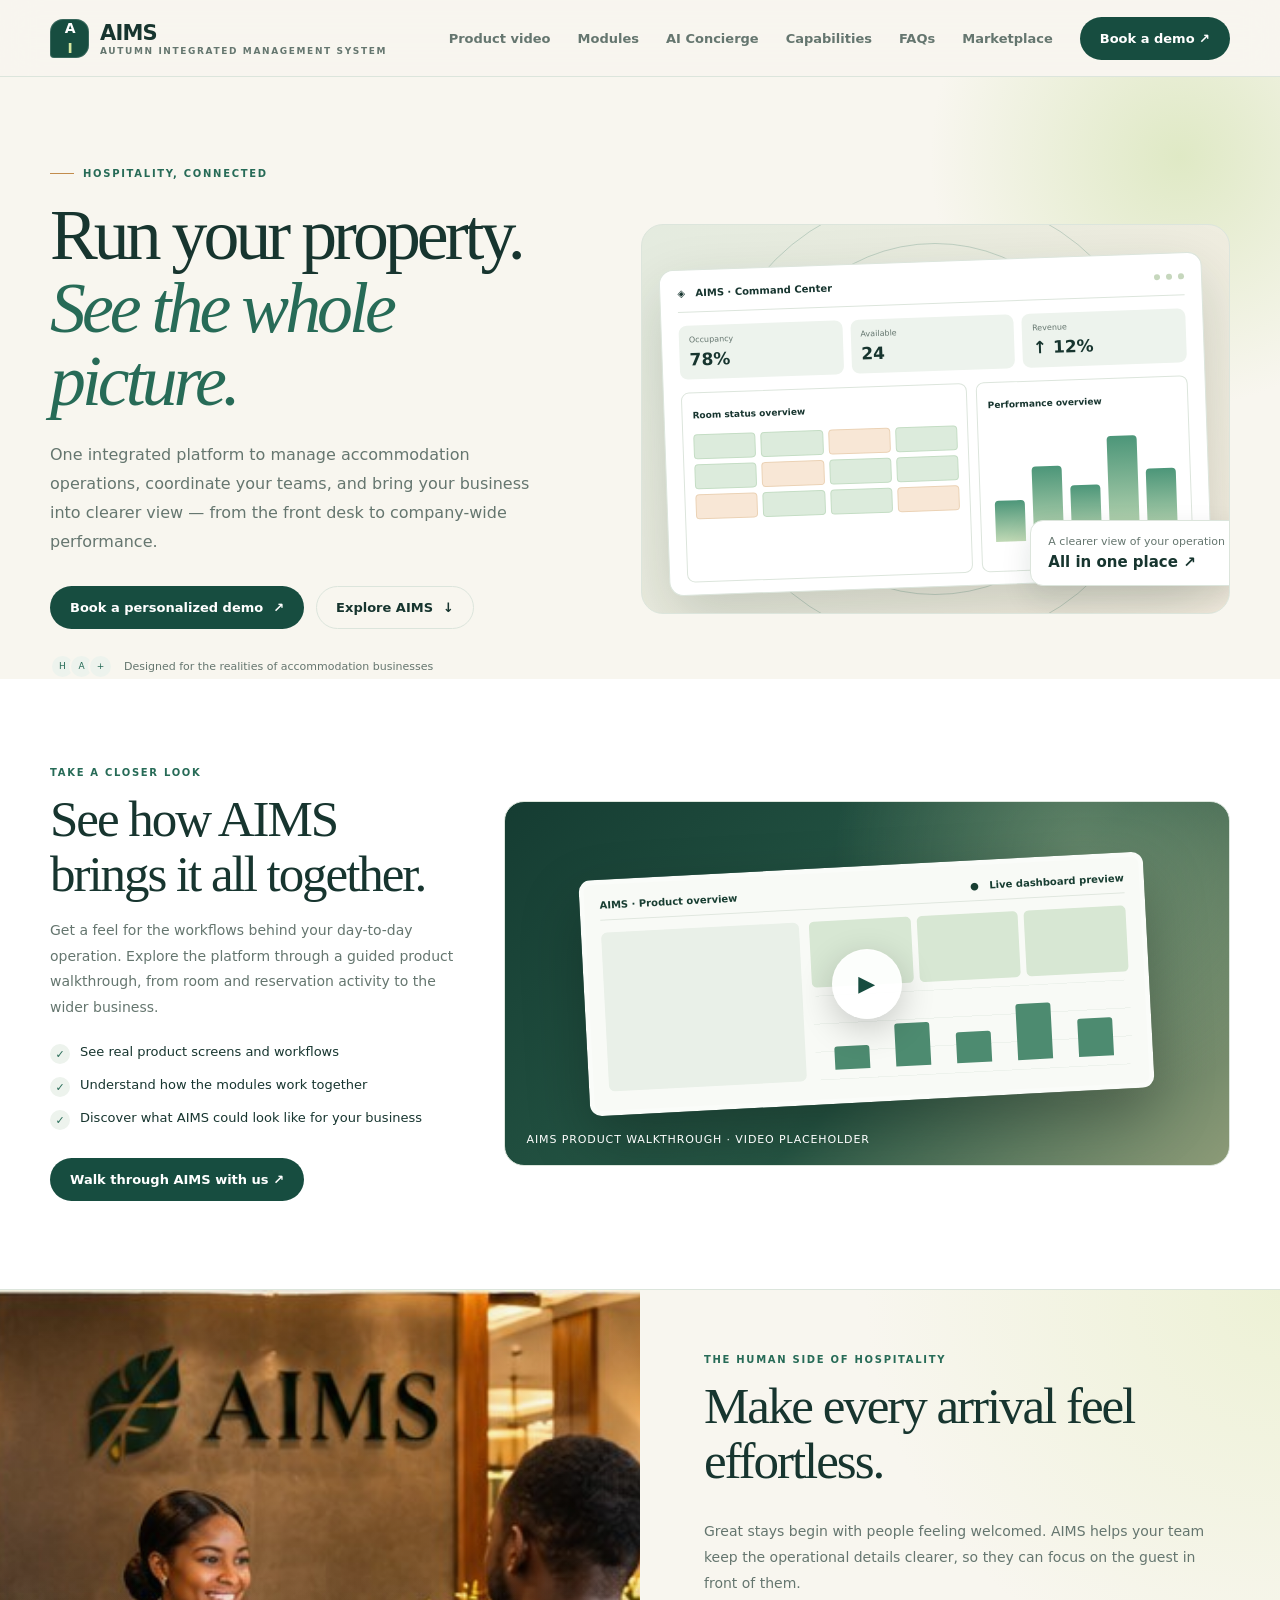
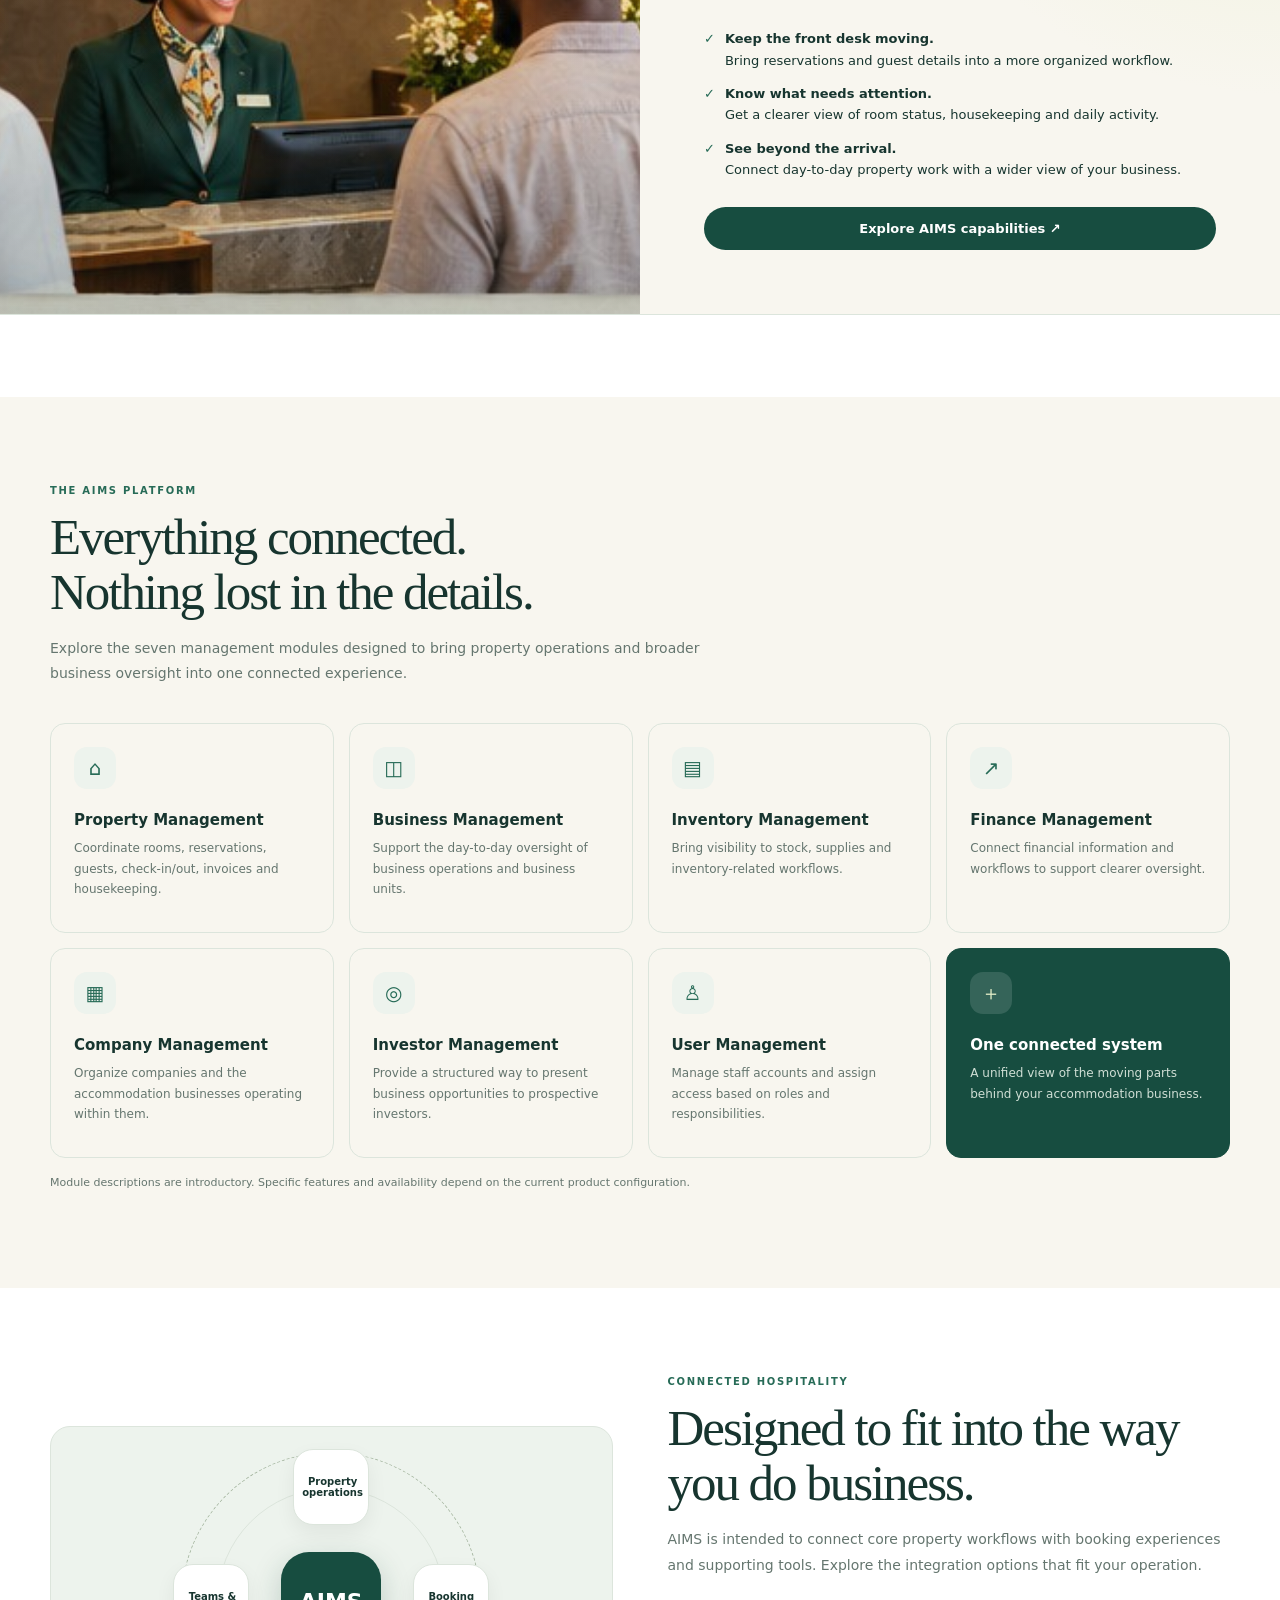
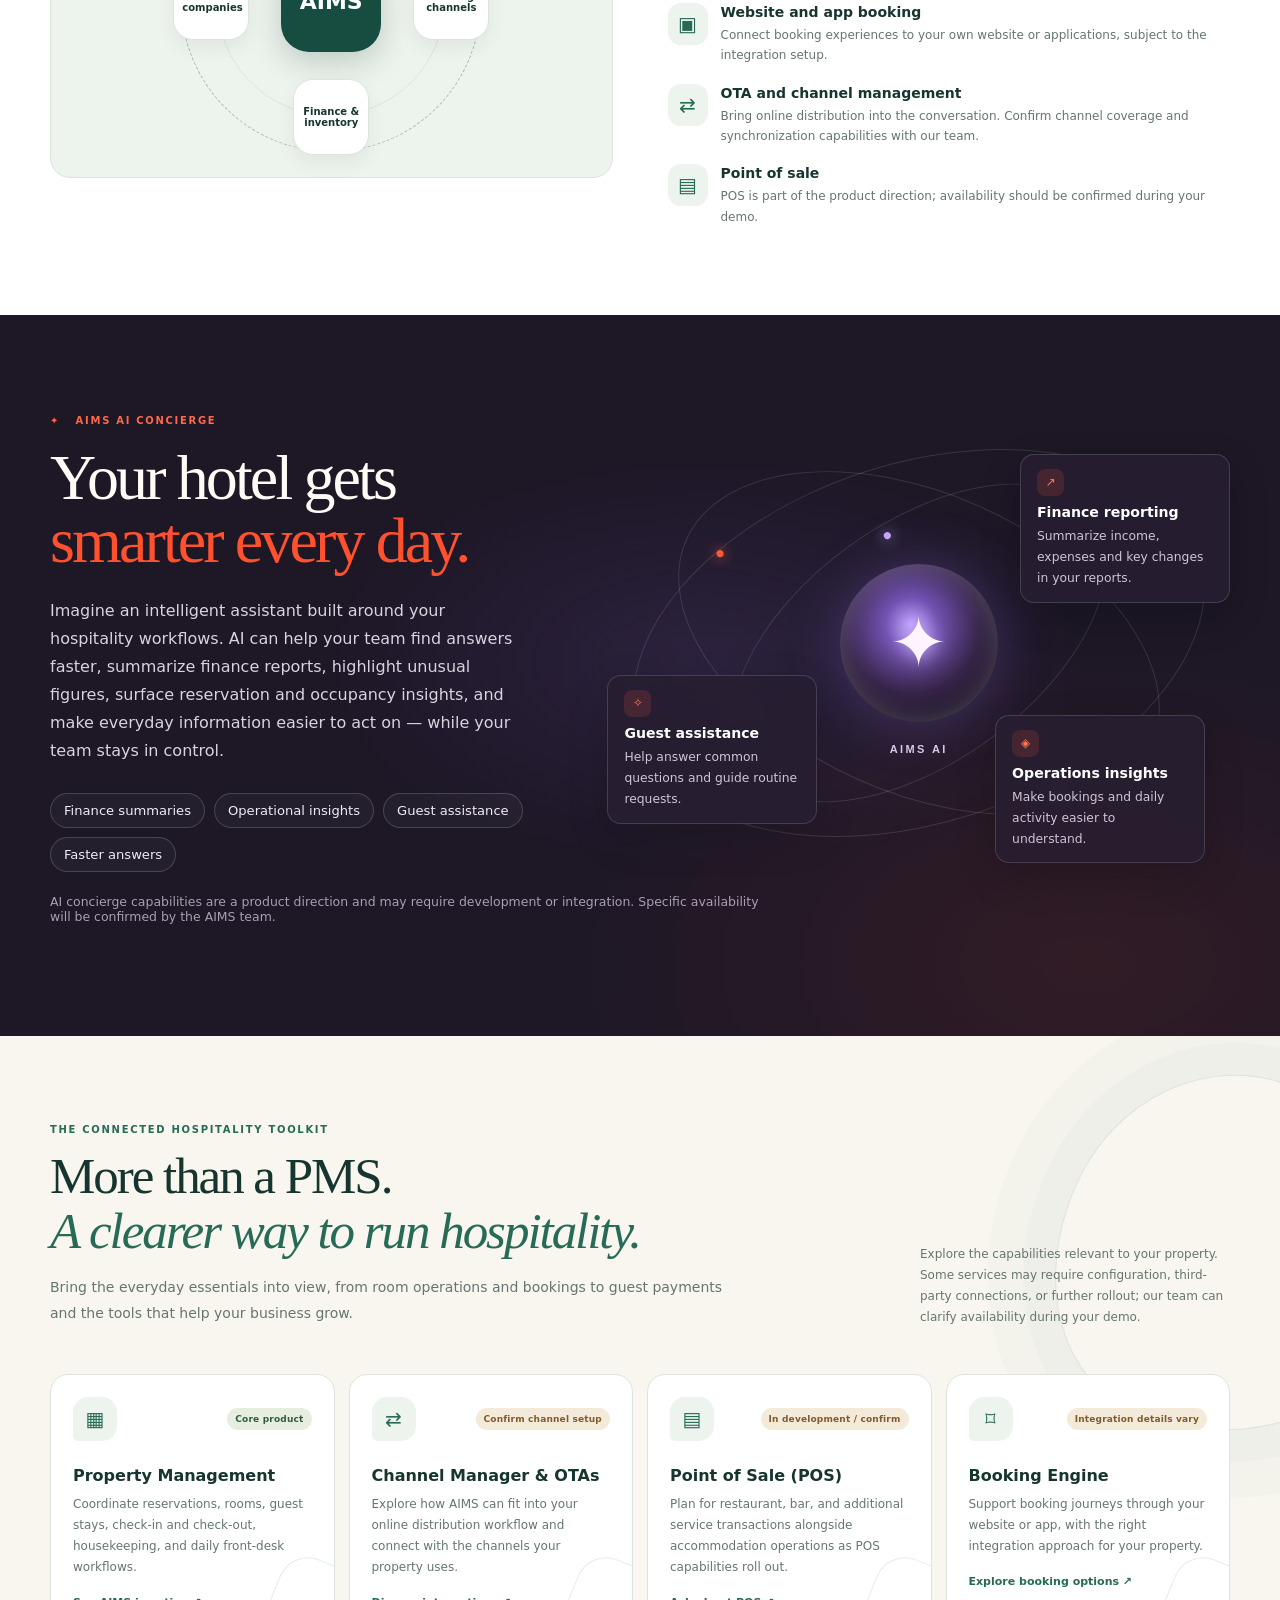
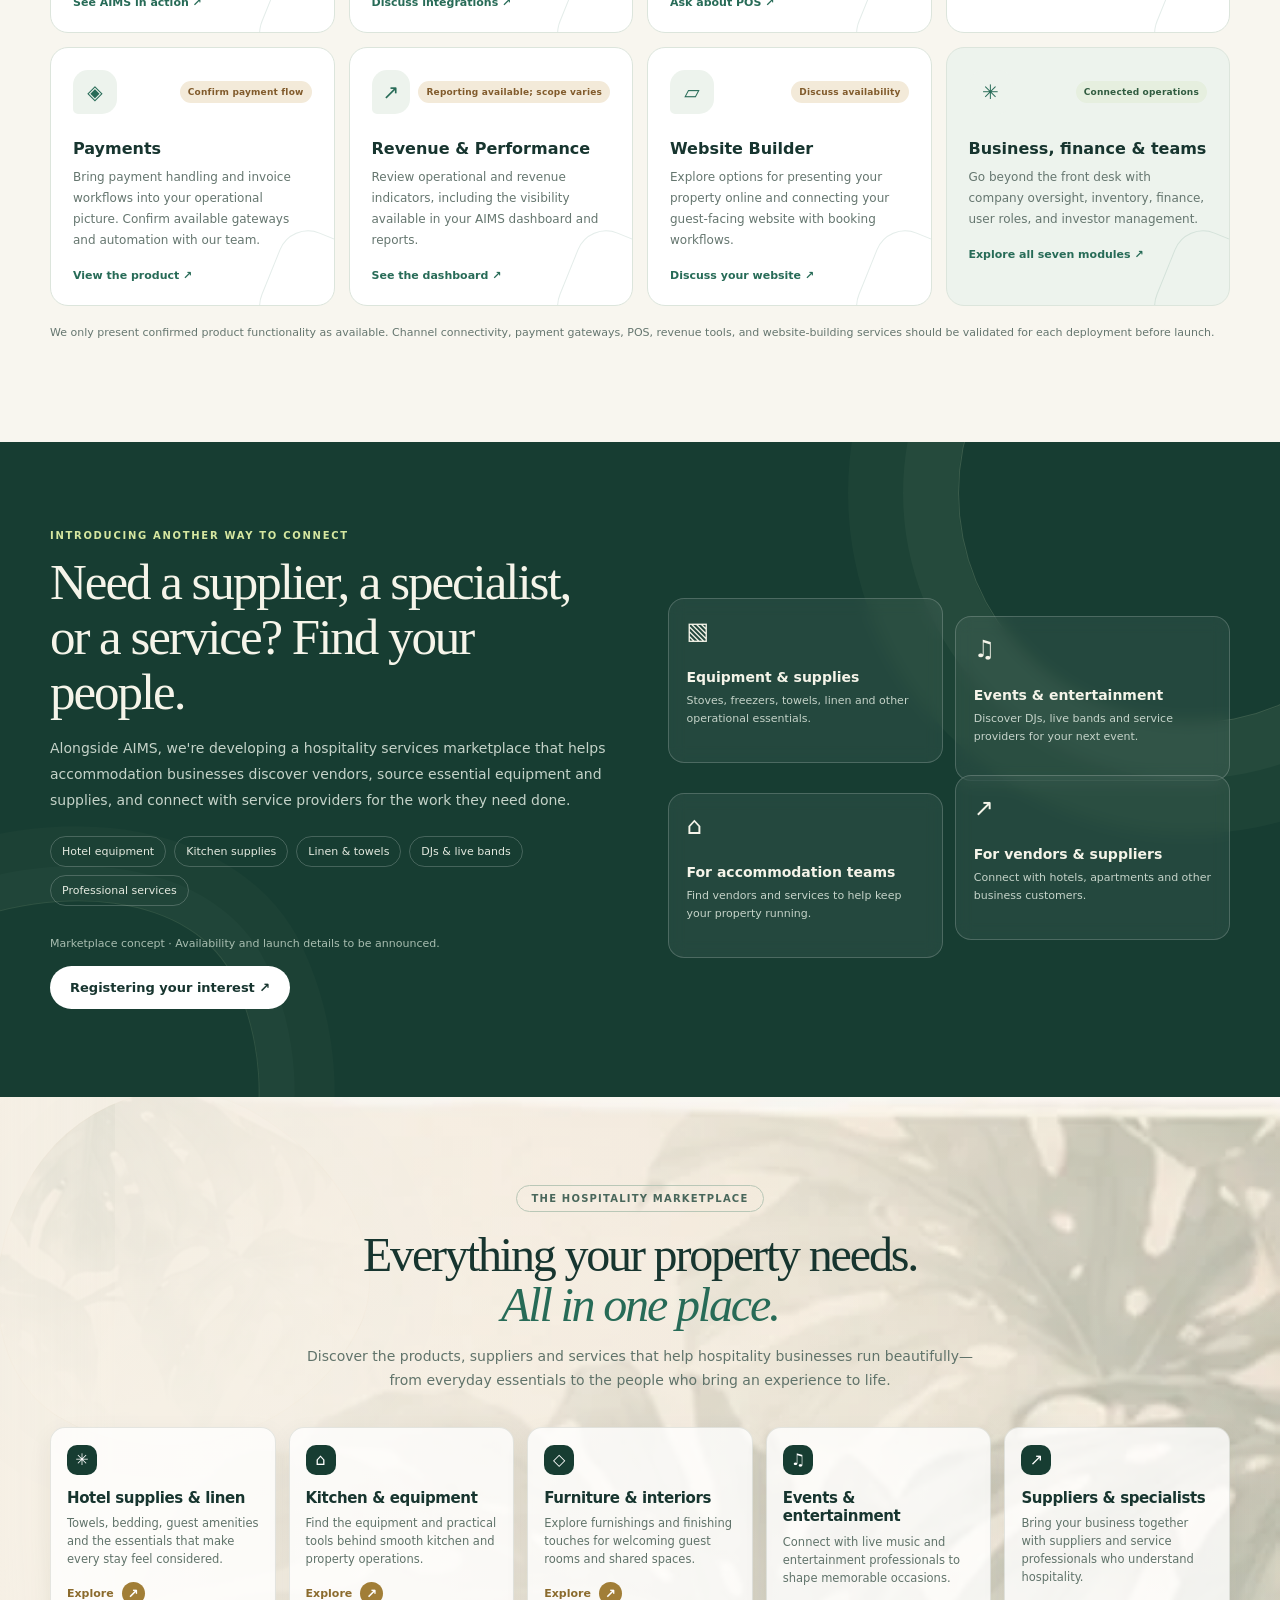
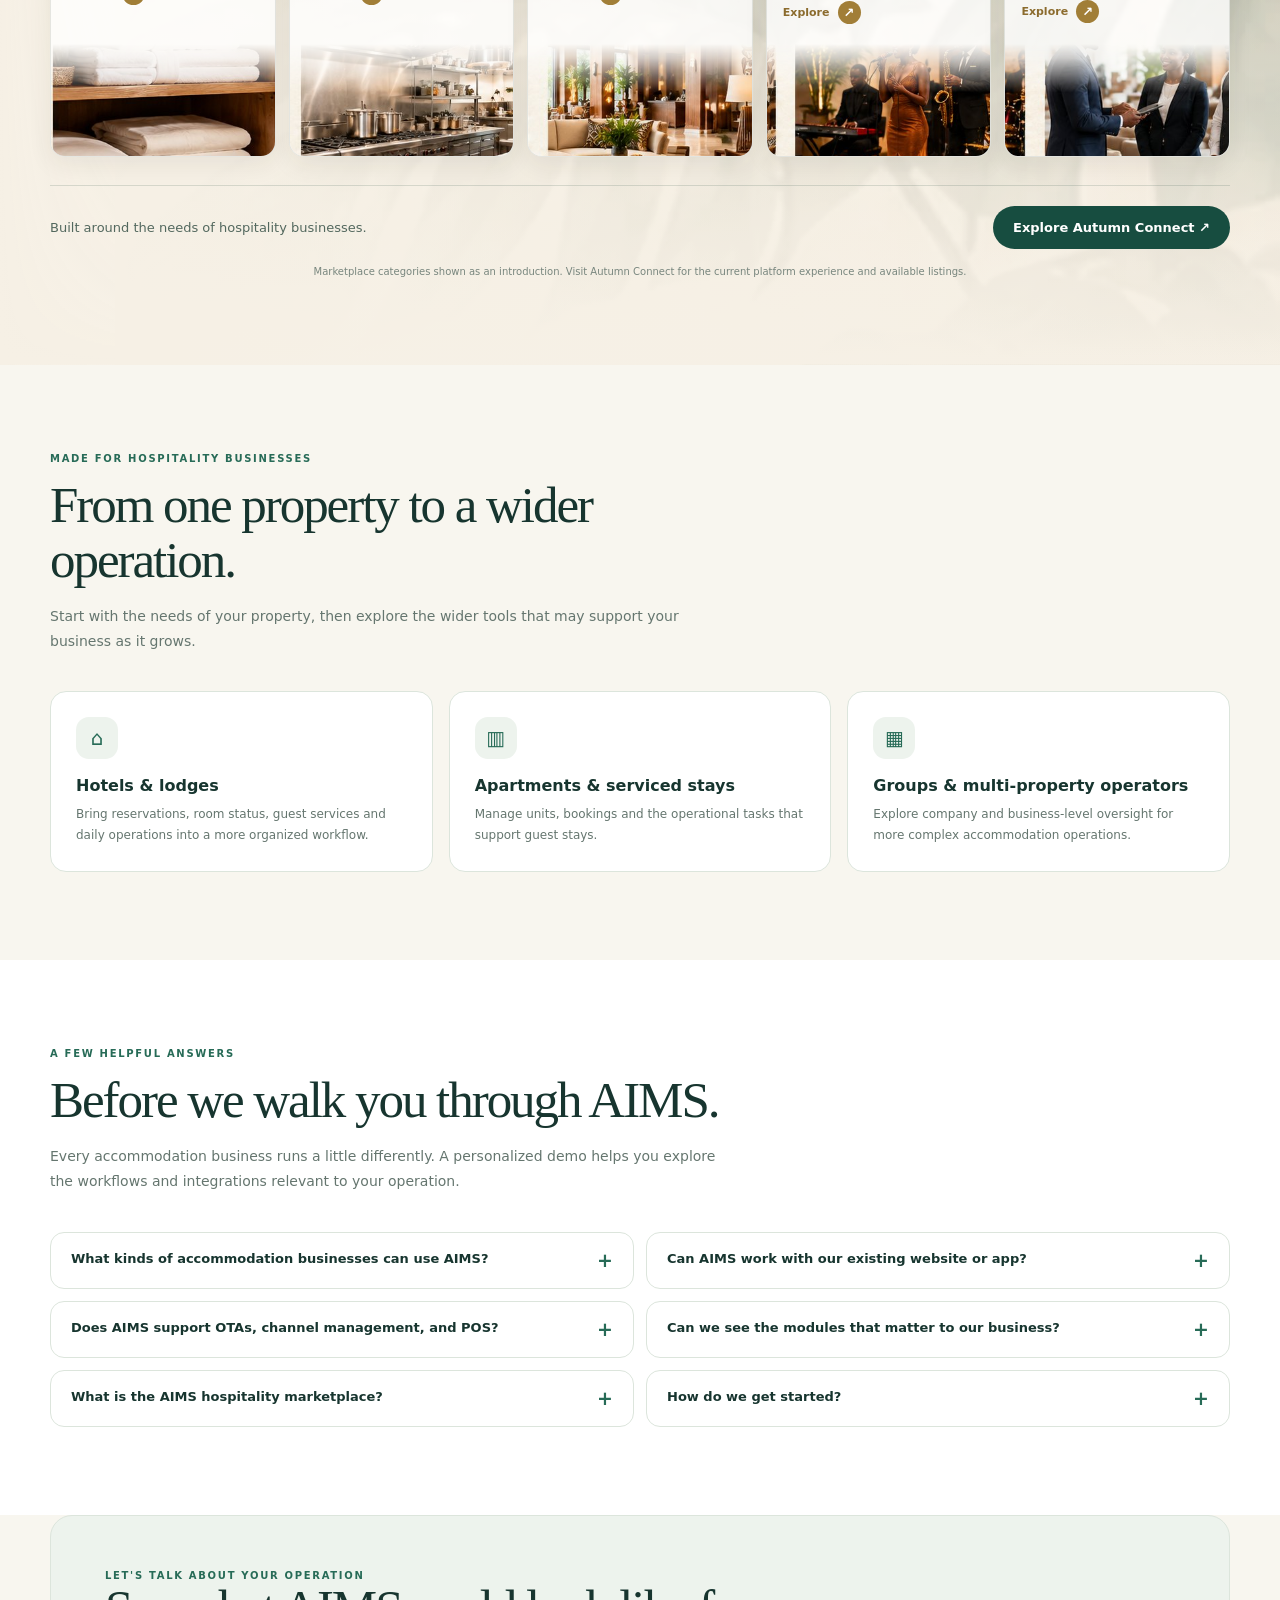
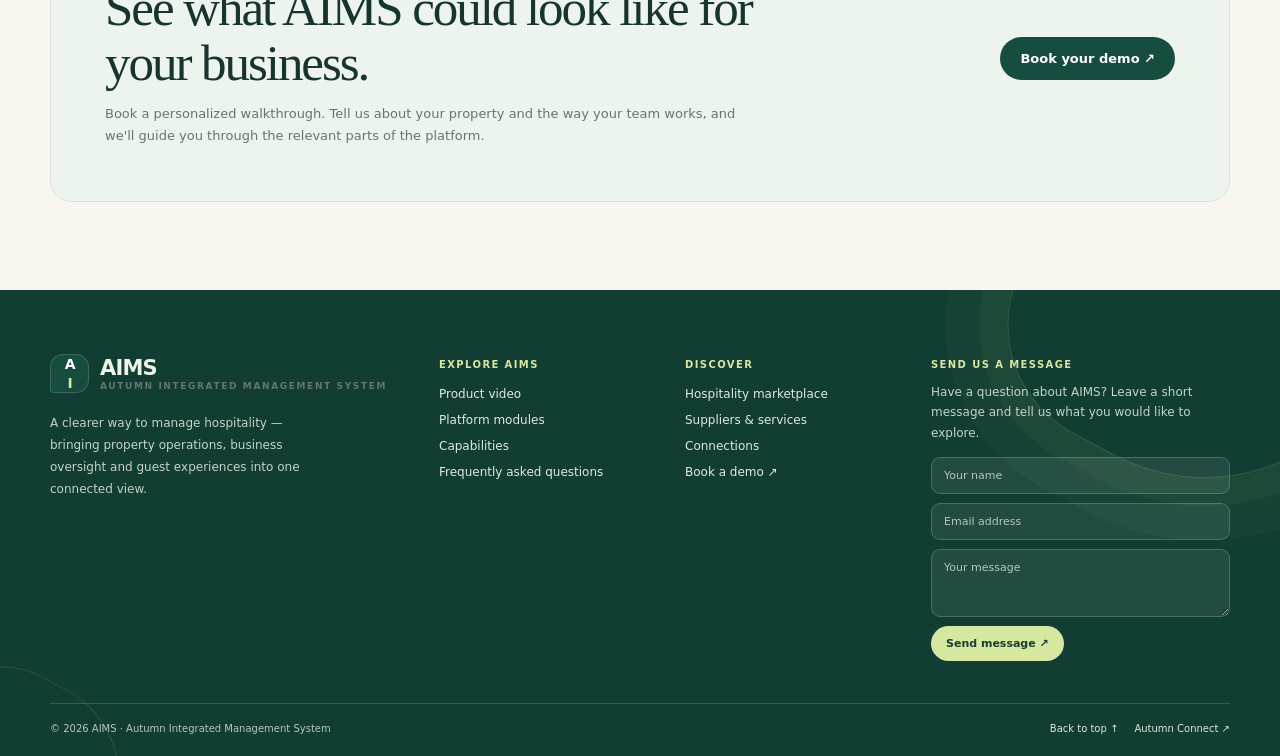
==== commit 5b27a943: "feat:modify index.html" ====
--- a/index.html
+++ b/index.html
@@ -323,6 +323,20 @@
     </div>
   </div>
 </section>
+<section class="section section-white" id="platform">
+  <div class="wrap video-wrap">
+    <div class="video-copy"><div class="kicker">Take a closer look</div><h2>See how AIMS brings it all together.</h2><p>Get a feel for the workflows behind your day-to-day operation. Explore the platform through a guided product walkthrough, from room and reservation activity to the wider business.</p>
+      <ul class="check-list"><li><span class="check">✓</span><span>See real product screens and workflows</span></li><li><span class="check">✓</span><span>Understand how the modules work together</span></li><li><span class="check">✓</span><span>Discover what AIMS could look like for your business</span></li></ul>
+      <button class="btn btn-primary" data-demo>Walk through AIMS with us ↗</button>
+    </div>
+    <div class="video-frame" id="videoFrame" role="group" aria-label="AIMS product video placeholder">
+      <!-- VIDEO PLACEHOLDER: Replace this visual with your final hosted video embed or video element. -->
+      <div class="video-screen"><div class="screen-head"><span>AIMS · Product overview</span><span>● &nbsp; Live dashboard preview</span></div><div class="screen-layout"><div class="screen-sidebar"></div><div class="screen-main"><div class="screen-cards"><i></i><i></i><i></i></div><div class="screen-chart"><i></i><i></i><i></i><i></i><i></i></div></div></div></div>
+      <button class="play-button" id="playButton" aria-label="Preview video section">▶</button><div class="video-caption">AIMS product walkthrough · Video placeholder</div><div class="video-hint">Video placeholder selected. Replace this section with your professionally produced video URL or embed code.</div>
+    </div>
+  </div>
+</section>
+
 <!-- RESTORED SECTION: FRONT DESK / WOMAN WELCOMING GUESTS. Search for "RESTORED FRONT-DESK SECTION" to jump here. -->
 <section class="hospitality-story section-shape" id="front-desk">
   <div class="wrap story-panel reveal">
@@ -331,19 +345,7 @@
   </div>
 </section>
 
-<section class="section section-white" id="platform">
-  <div class="wrap video-wrap">
-    <div class="video-copy"><div class="kicker">Take a closer look</div><h2>See how AIMS brings it all together.</h2><p>Get a feel for the workflows behind your day-to-day operation. Explore the platform through a guided product walkthrough, from room and reservation activity to the wider business.</p>
-      <ul class="check-list"><li><span class="check">✓</span><span>See real product screens and workflows</span></li><li><span class="check">✓</span><span>Understand how the modules work together</span></li><li><span class="check">✓</span><span>Discover what AIMS could look like for your business</span></li></ul>
-      <button class="btn btn-primary" data-demo>Walk through AIMS with us ↗</button>
-    </div>
-    <div class="video-frame" id="videoFrame" role="group" aria-label="AIMS product video placeholder">
-      <!-- VIDEO PLACEHOLDER: Replace this visual with your final hosted video embed or video element. -->
-      <div class="video-screen"><div class="screen-head"><span>AIMS · Product overview</span><span>● &nbsp; Live dashboard preview</span></div><div class="screen-layout"><div class="screen-sidebar"></div><div class="screen-main"><div class="screen-cards"><i></i><i></i><i></i></div><div class="screen-chart"><i></i><i></i><i></i><i></i><i></i></div></div></div></div>
-      <button class="play-button" id="playButton" aria-label="Preview video section">▶</button><div class="video-caption">AIMS product walkthrough · Video placeholder</div><div class="video-hint">Video placeholder selected. Replace this section with your professionally produced video URL or embed code.</div>
-    </div>
-  </div>
-</section>
+
 <section class="section" id="modules">
   <div class="wrap"><div class="section-head"><div class="kicker">The AIMS platform</div><h2>Everything connected.<br>Nothing lost in the details.</h2><p>Explore the seven management modules designed to bring property operations and broader business oversight into one connected experience.</p></div>
     <div class="module-grid">
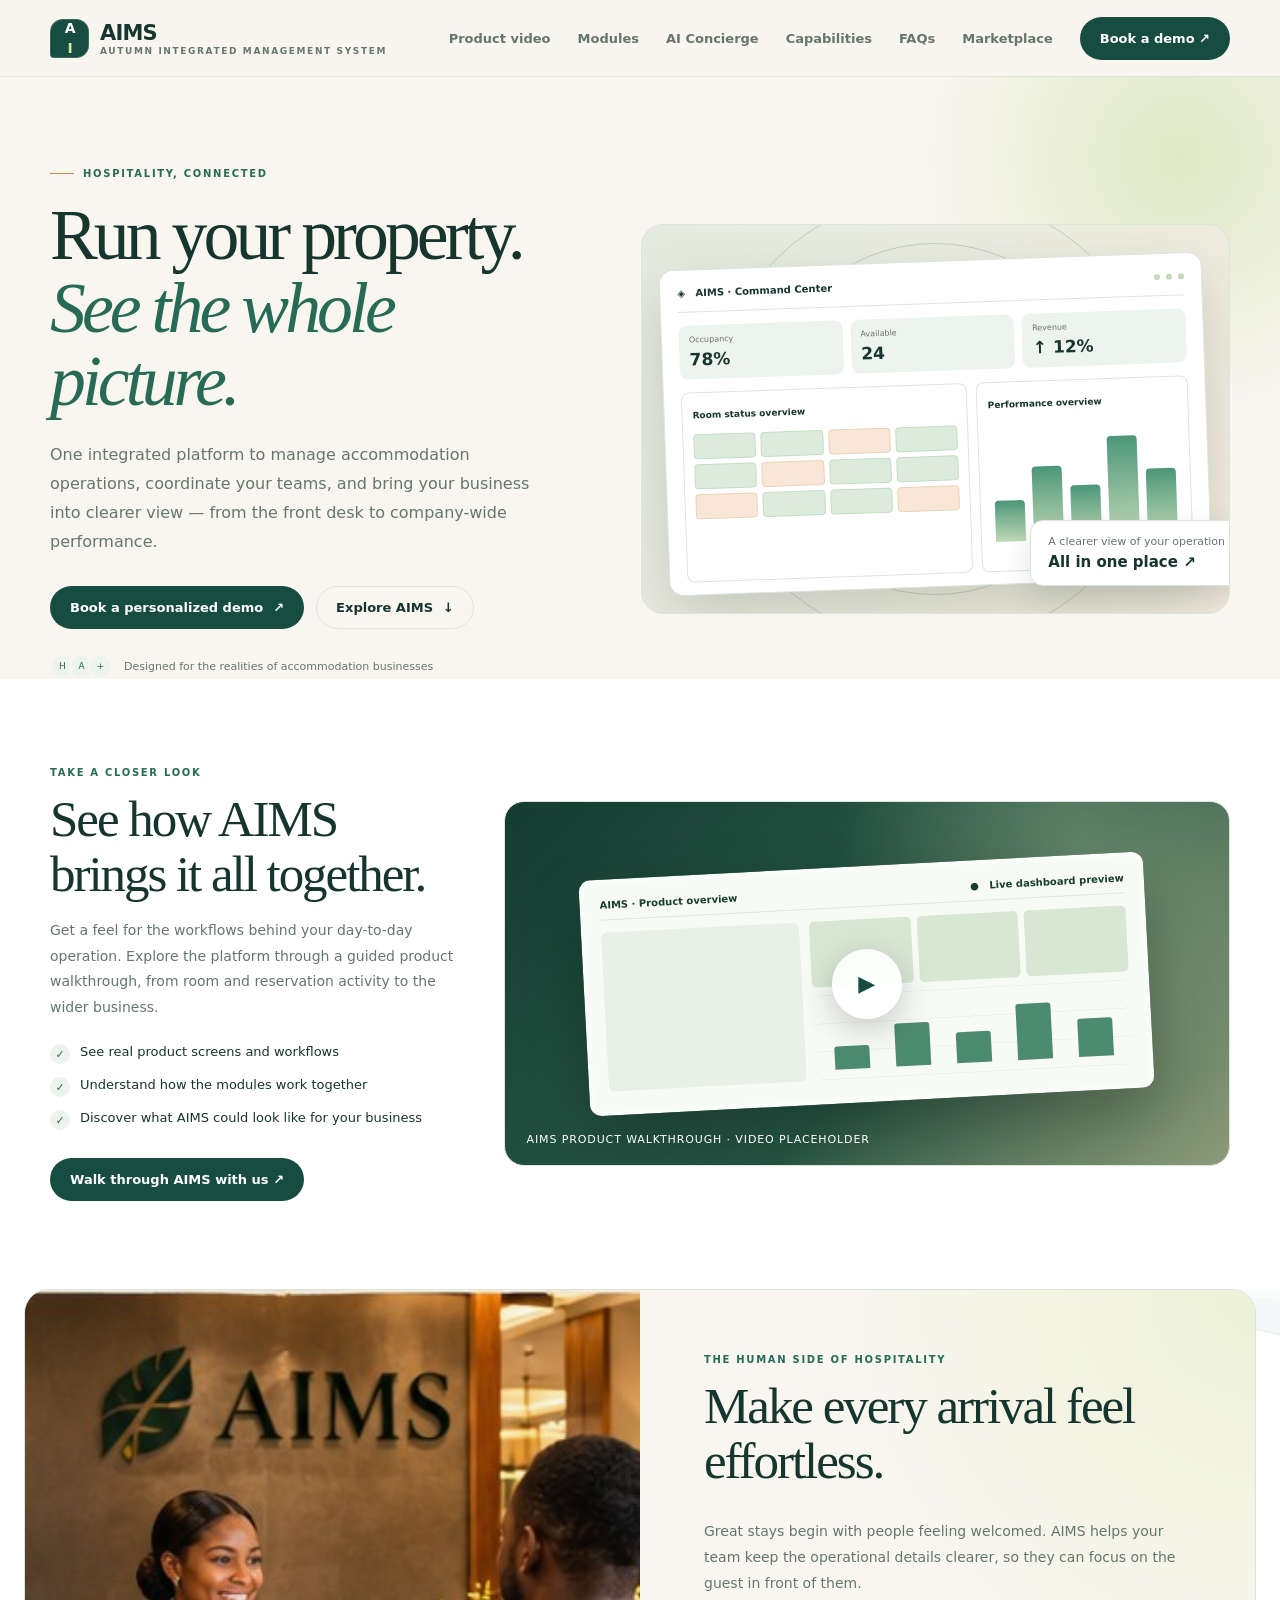
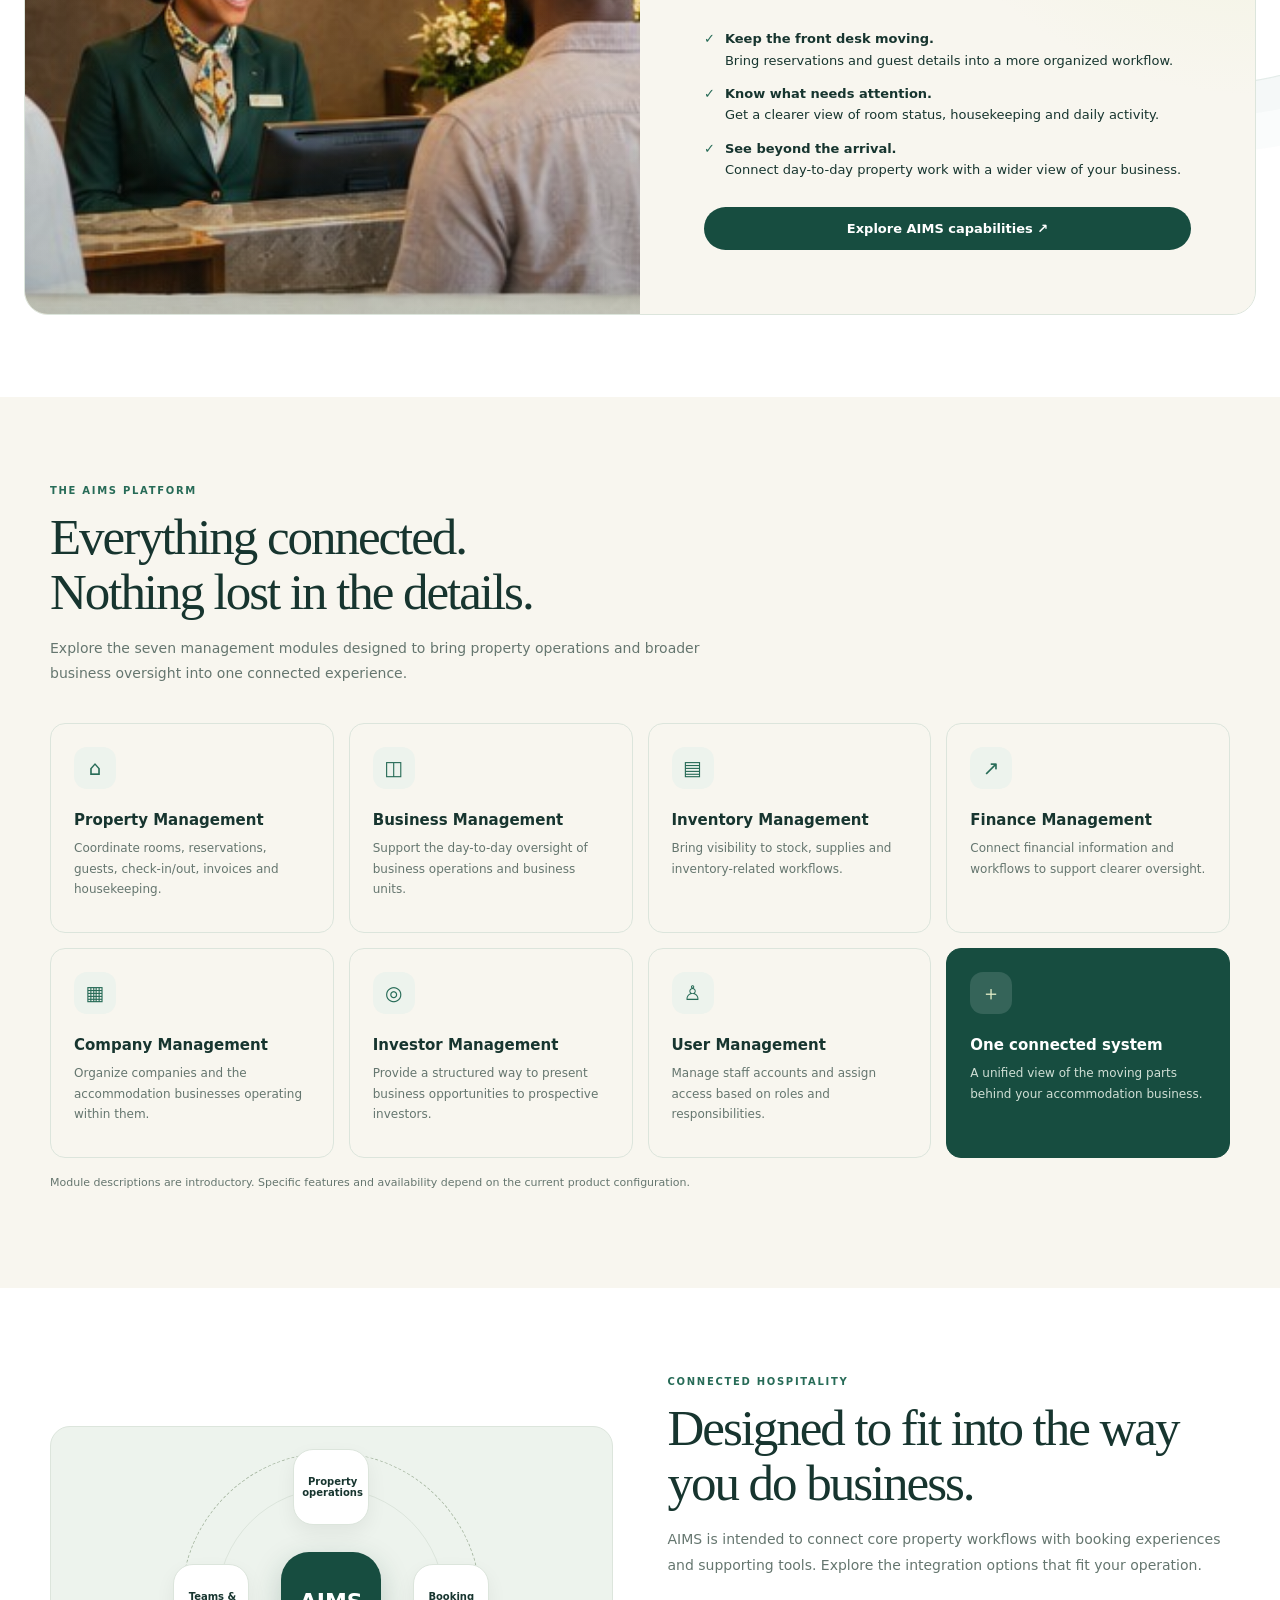
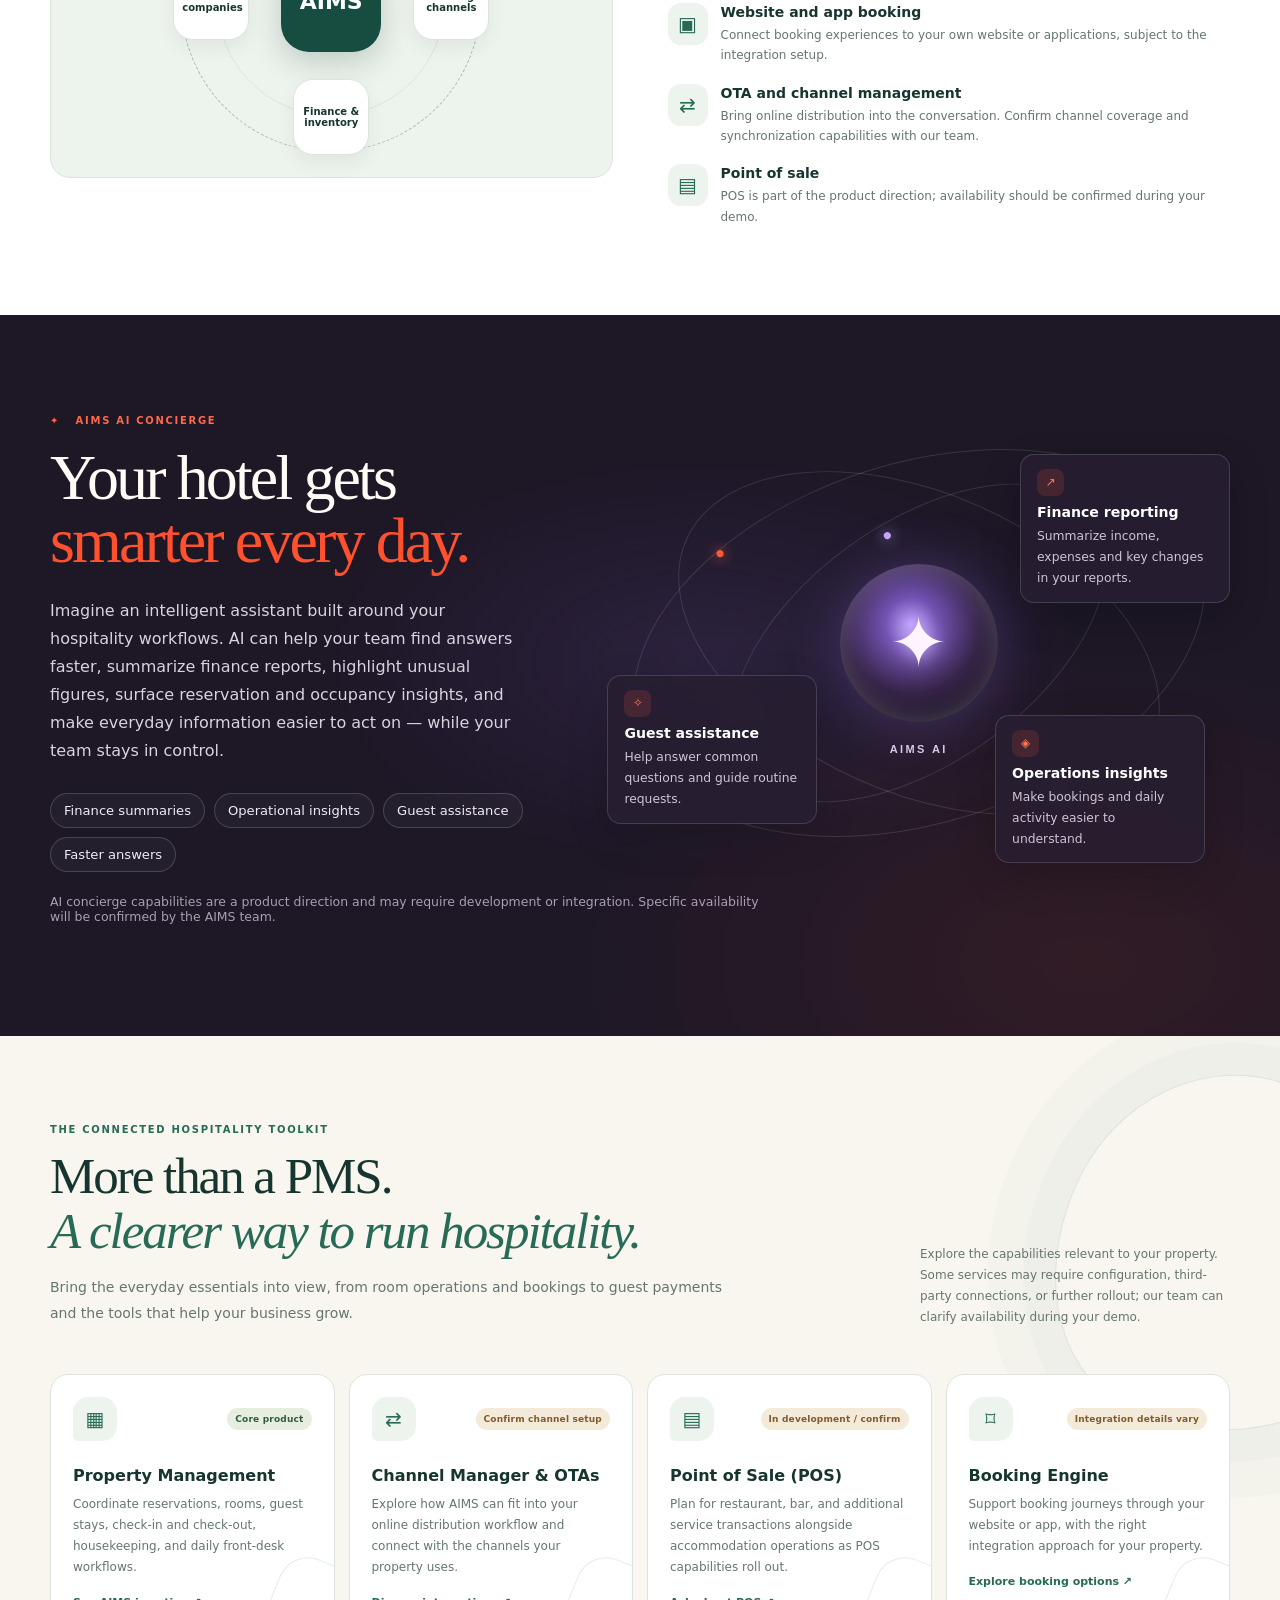
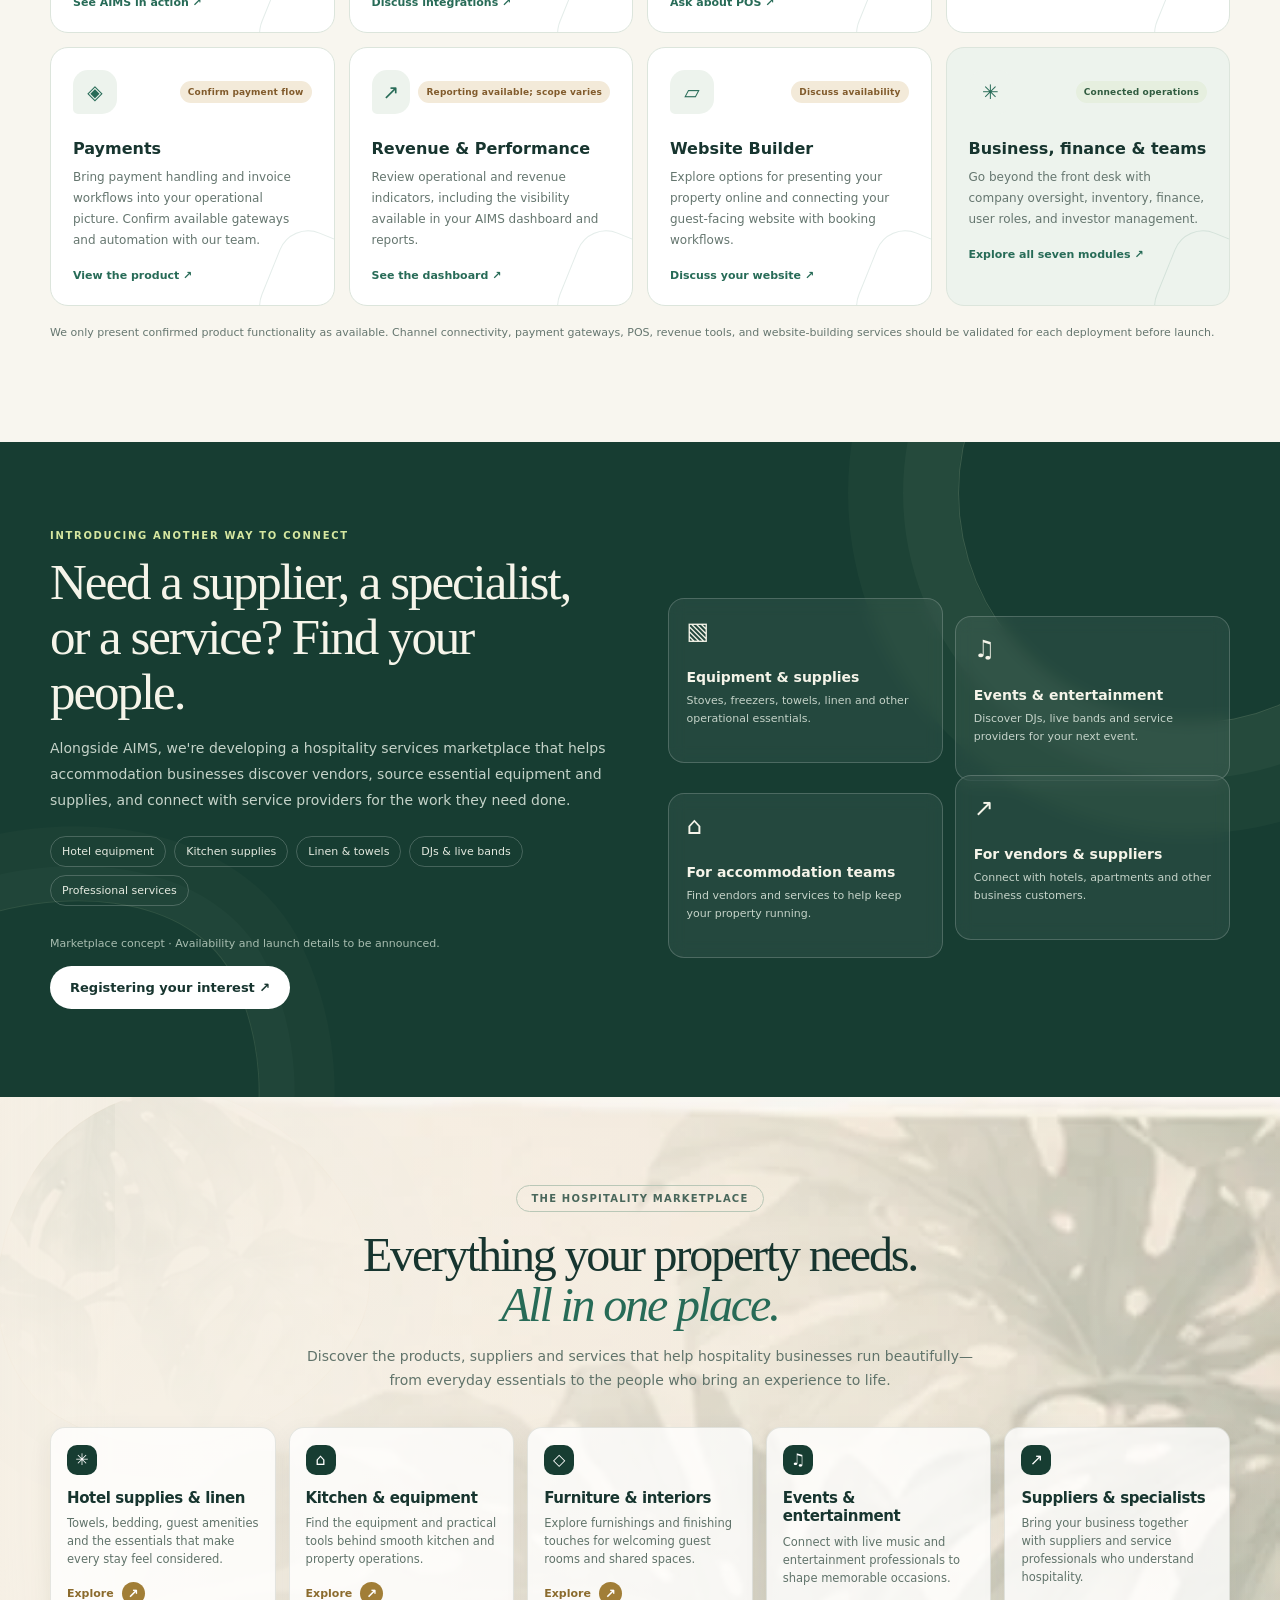
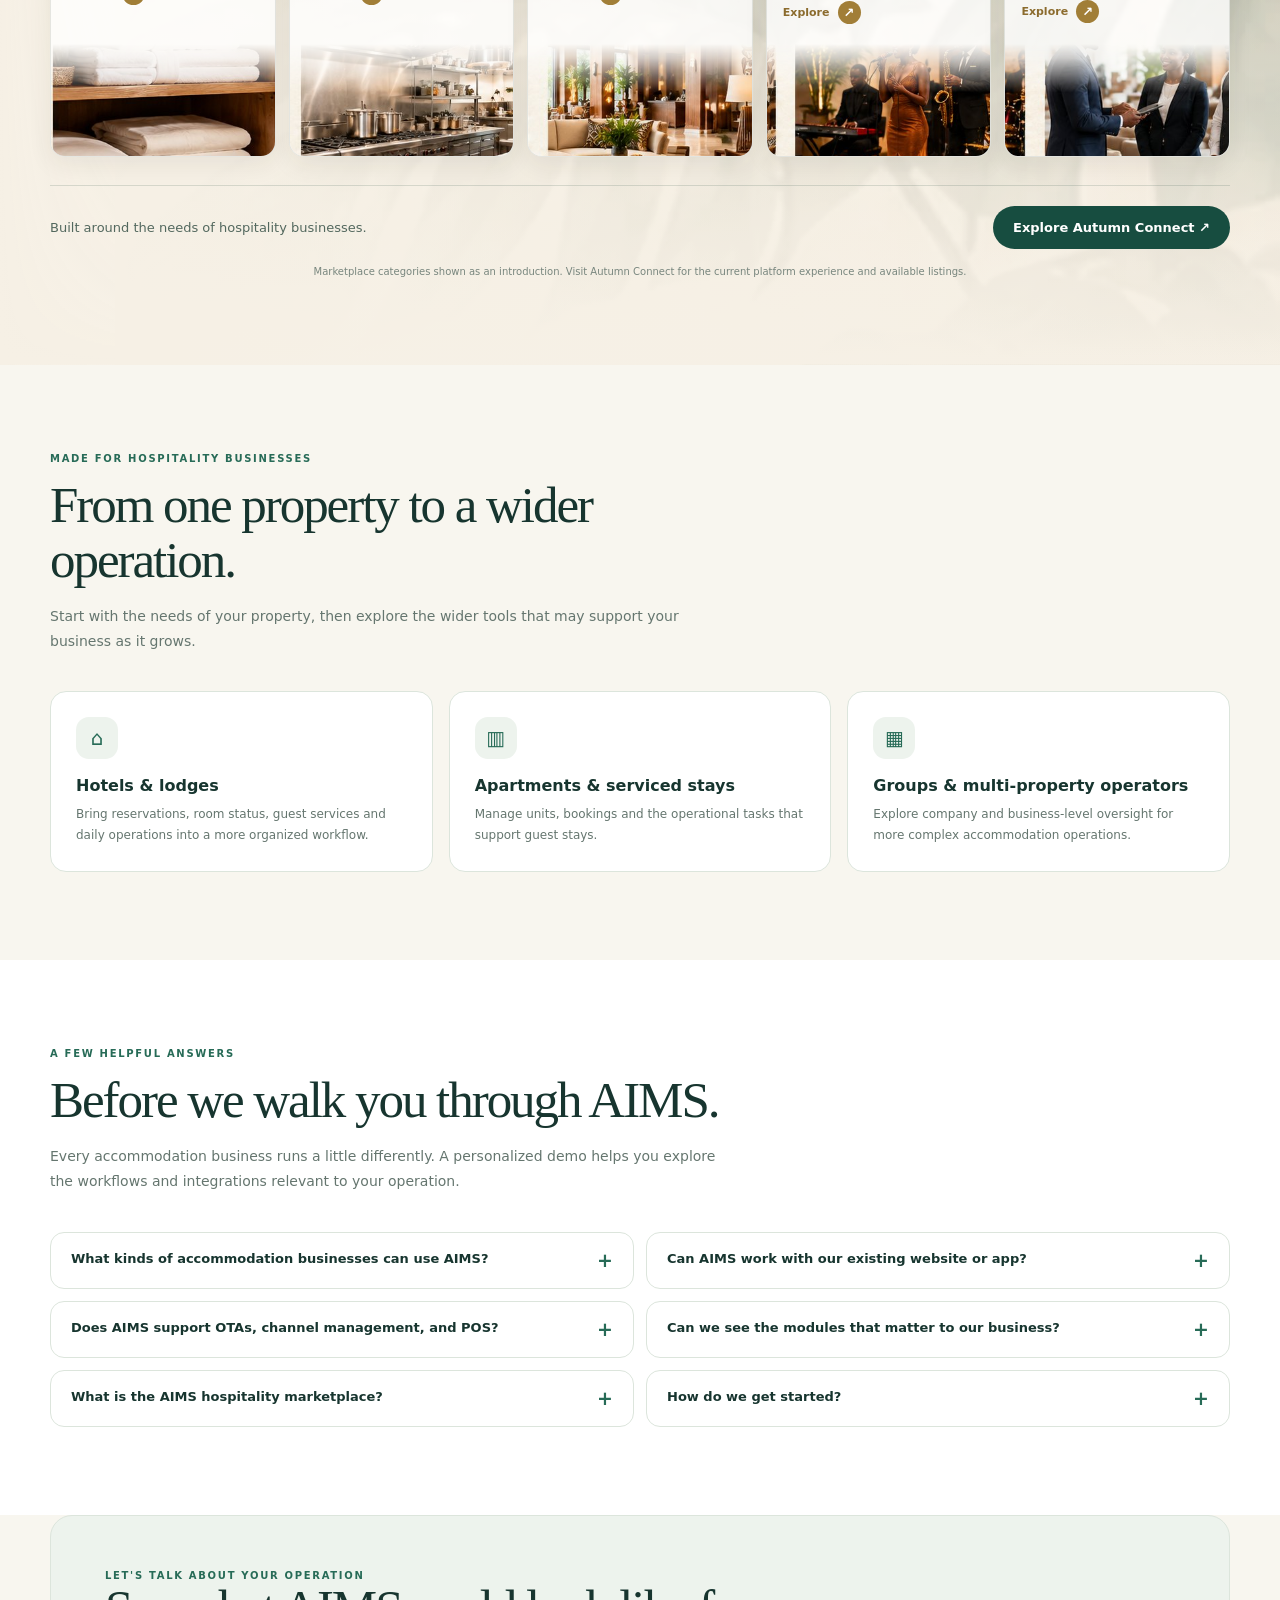
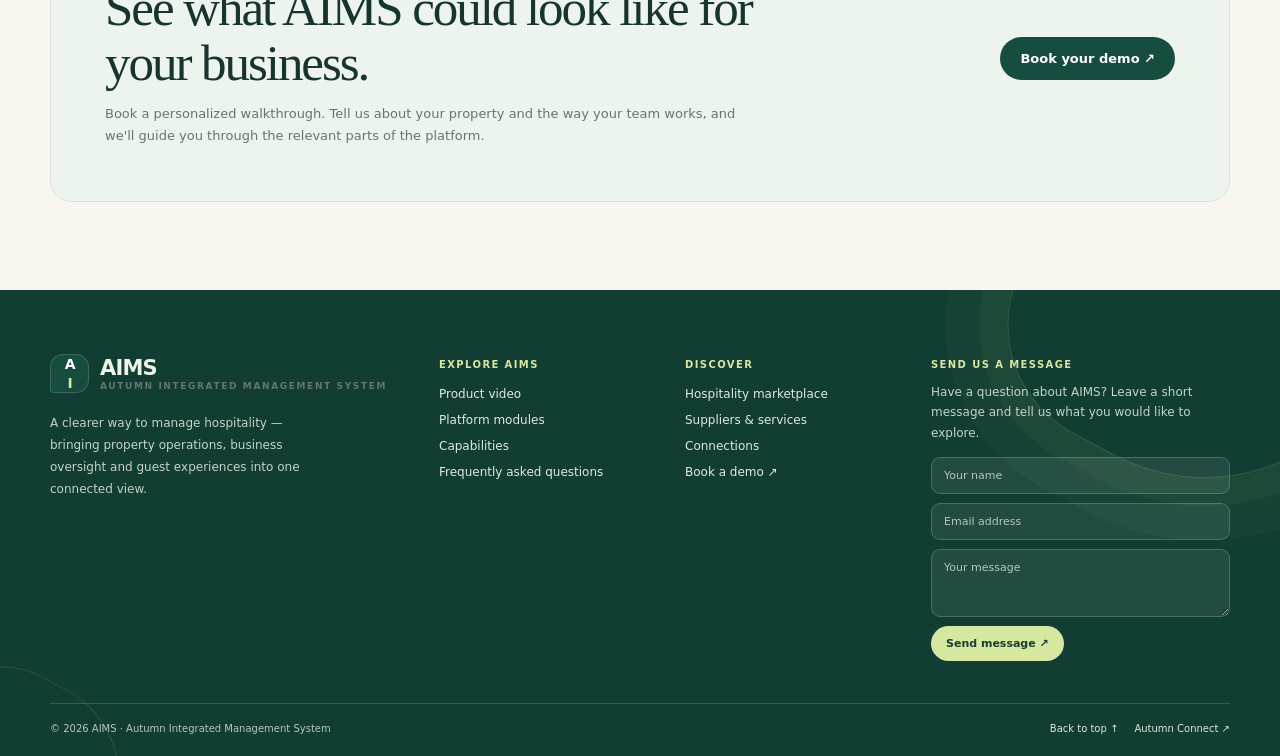
==== commit d31cfdb4: "modify index.html" ====
--- a/index.html
+++ b/index.html
@@ -258,9 +258,9 @@
 /* RESTORED FRONT-DESK SECTION — styling is grouped here for easy future edits. */
 /* Added: human-centred front-desk section and larger horizontal capability cards */
 .hospitality-story { padding:82px 0; background:var(--surface); }
-/* FULL-WIDTH FRONT-DESK SECTION — extend this section edge-to-edge across the viewport. */
-.hospitality-story .wrap { width:100%; max-width:none; padding-left:0; padding-right:0; }
-.hospitality-story .story-panel { border-radius:0; border-left:0; border-right:0; }
+/* FRONT-DESK SECTION — restore the inset panel, slightly wider than the original layout. */
+.hospitality-story .wrap { width:min(1280px, calc(100% - 48px)); max-width:1280px; padding-left:0; padding-right:0; }
+.hospitality-story .story-panel { border-radius:24px; border:1px solid var(--line); }
 .story-panel { display:grid; grid-template-columns:1fr 1fr; min-height:410px; overflow:hidden; border-radius:24px; border:1px solid var(--line); background:var(--paper); }
 .story-image { min-height:410px; position:relative; background-image:linear-gradient(90deg,rgba(16,43,34,.06),rgba(16,43,34,.02)),url('[data-uri]'); background-size:auto 100%; background-repeat:no-repeat; background-position:center; background-color:#e9e1d2; }
 .story-image:after { content:""; position:absolute; inset:0; background:linear-gradient(0deg,rgba(15,43,34,.22),transparent 55%); }
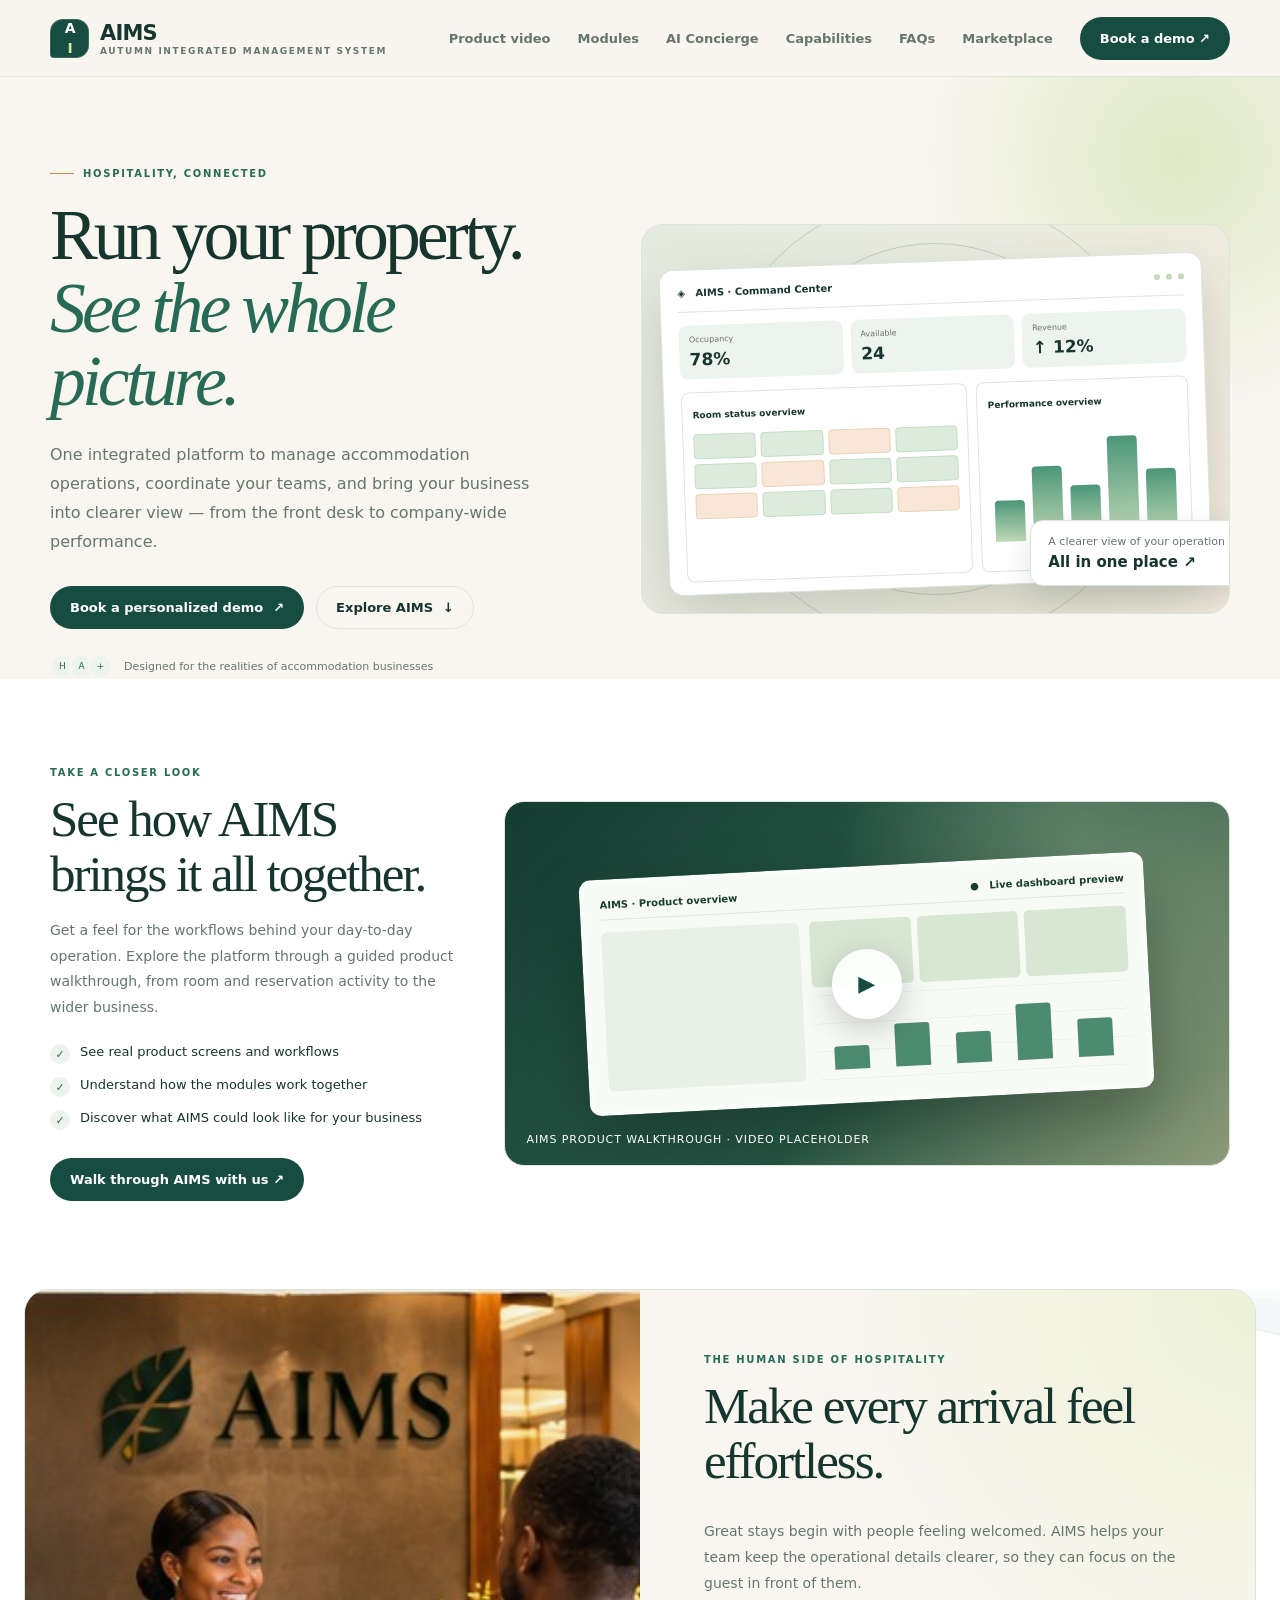
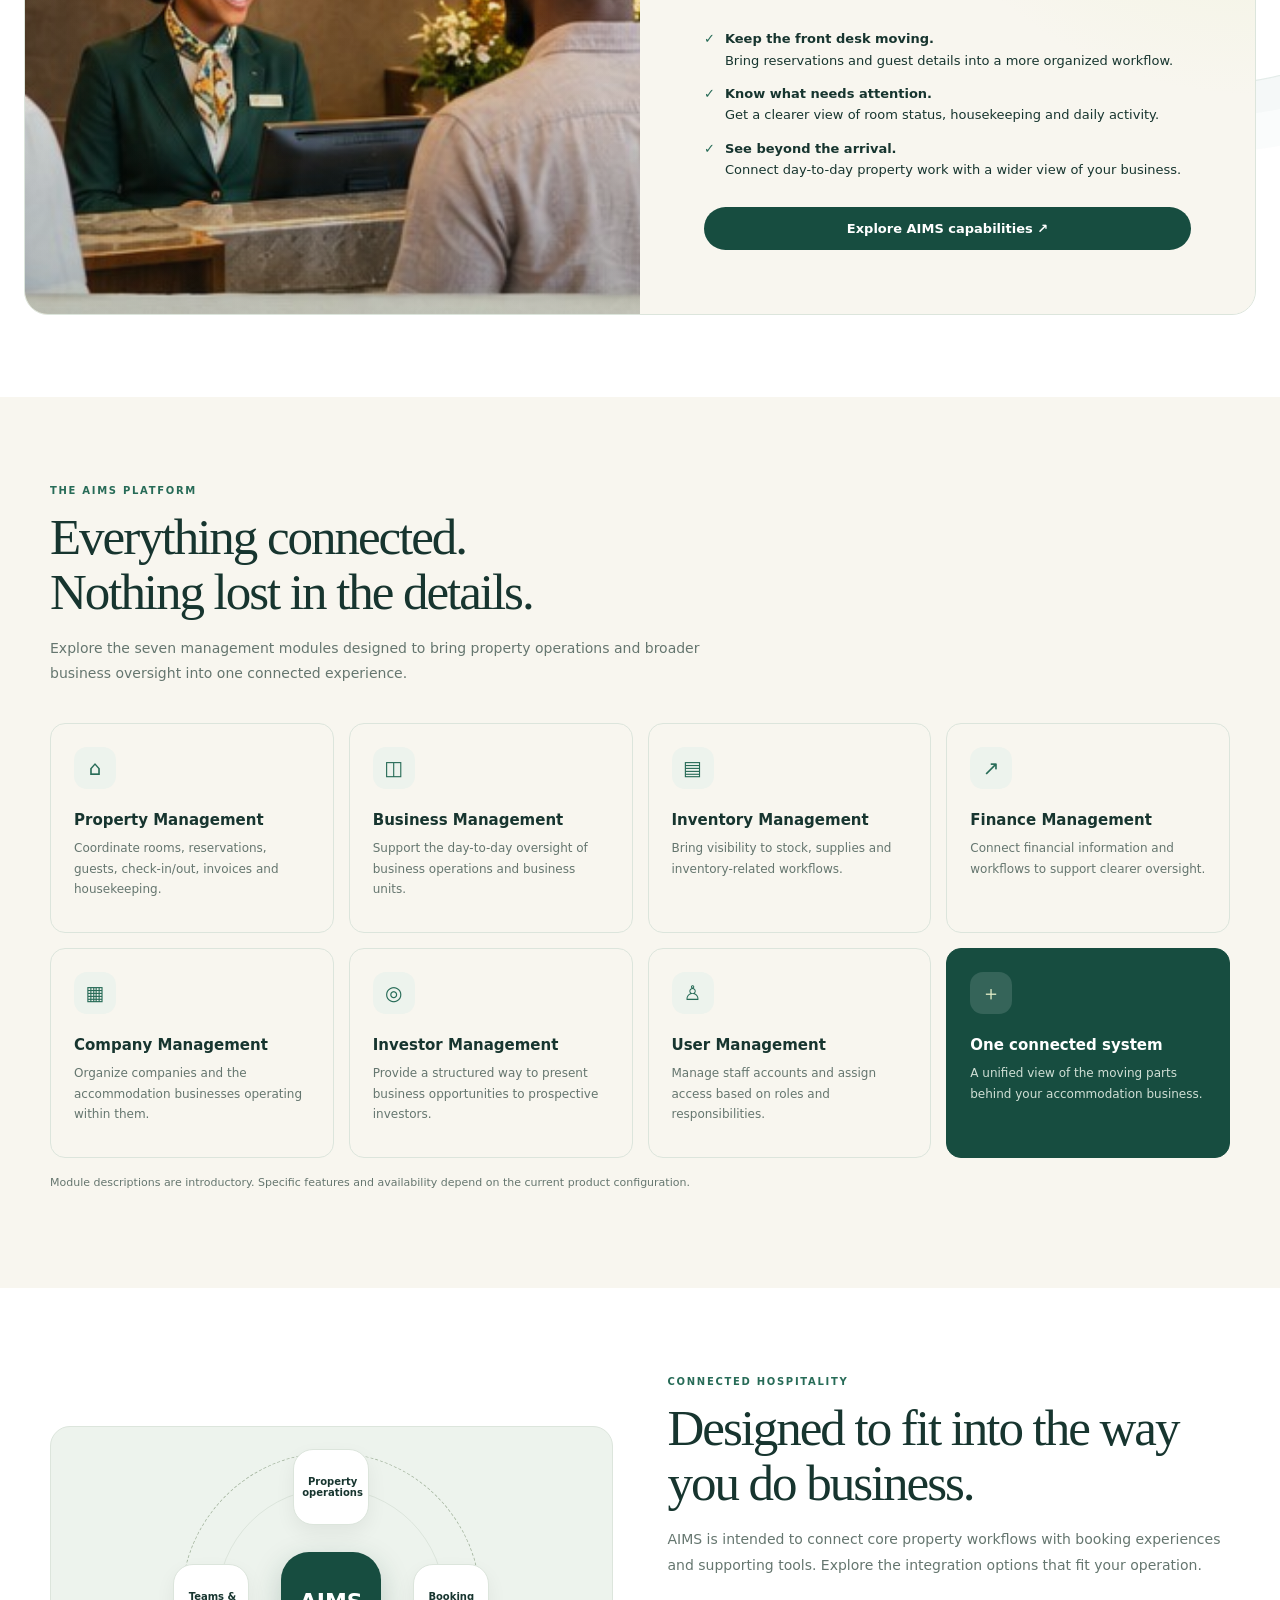
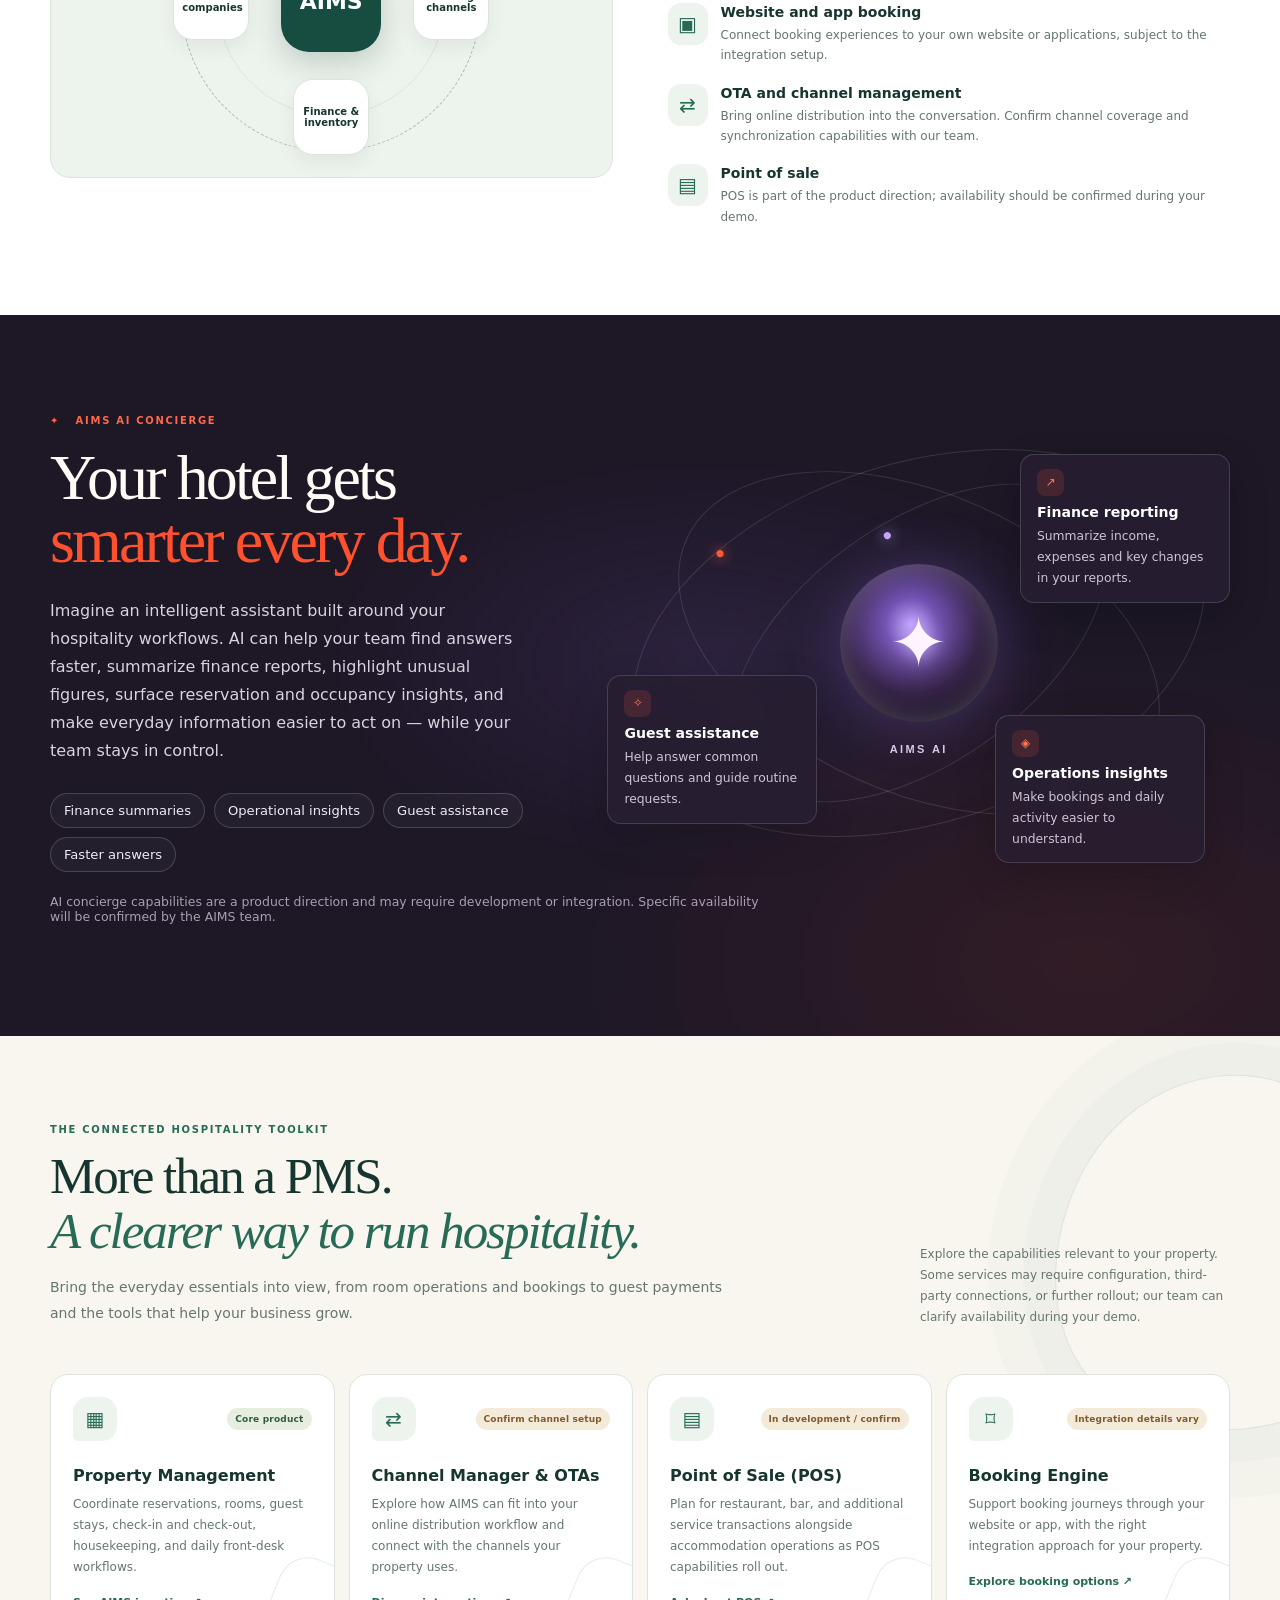
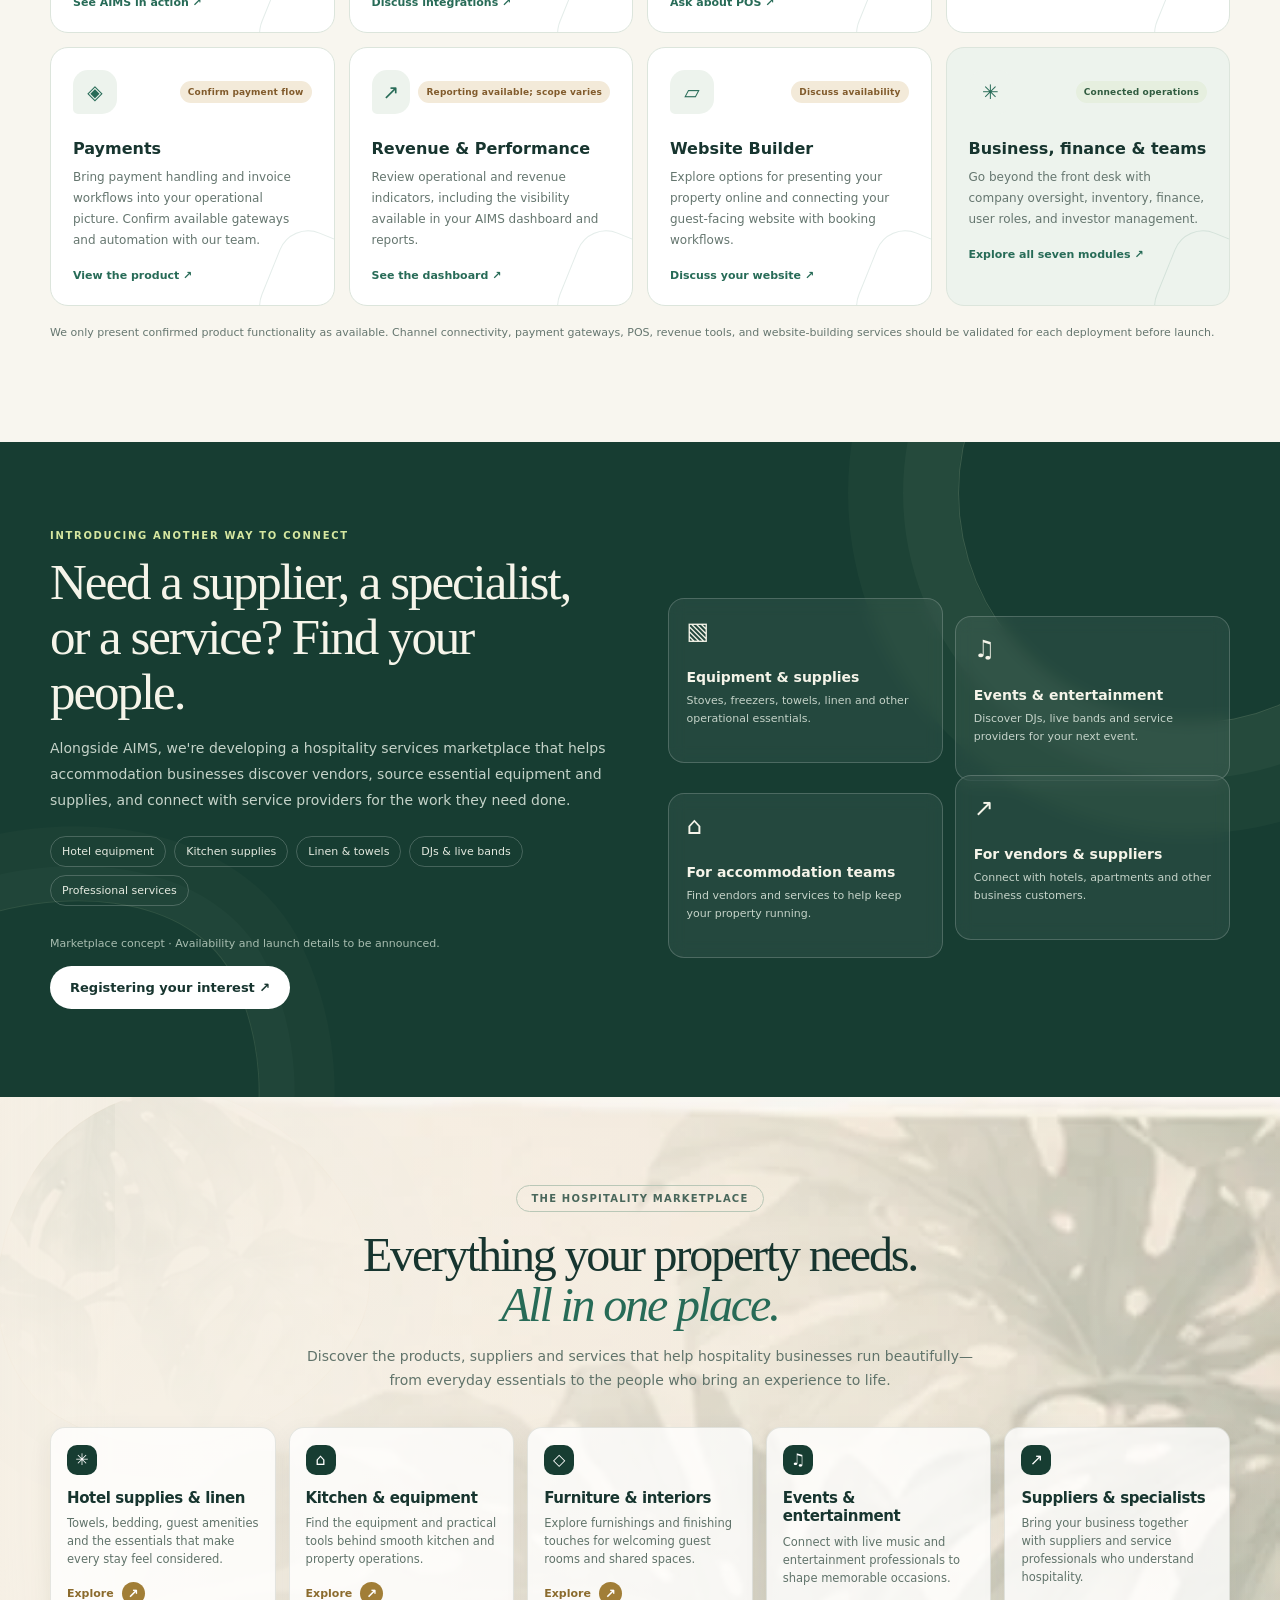
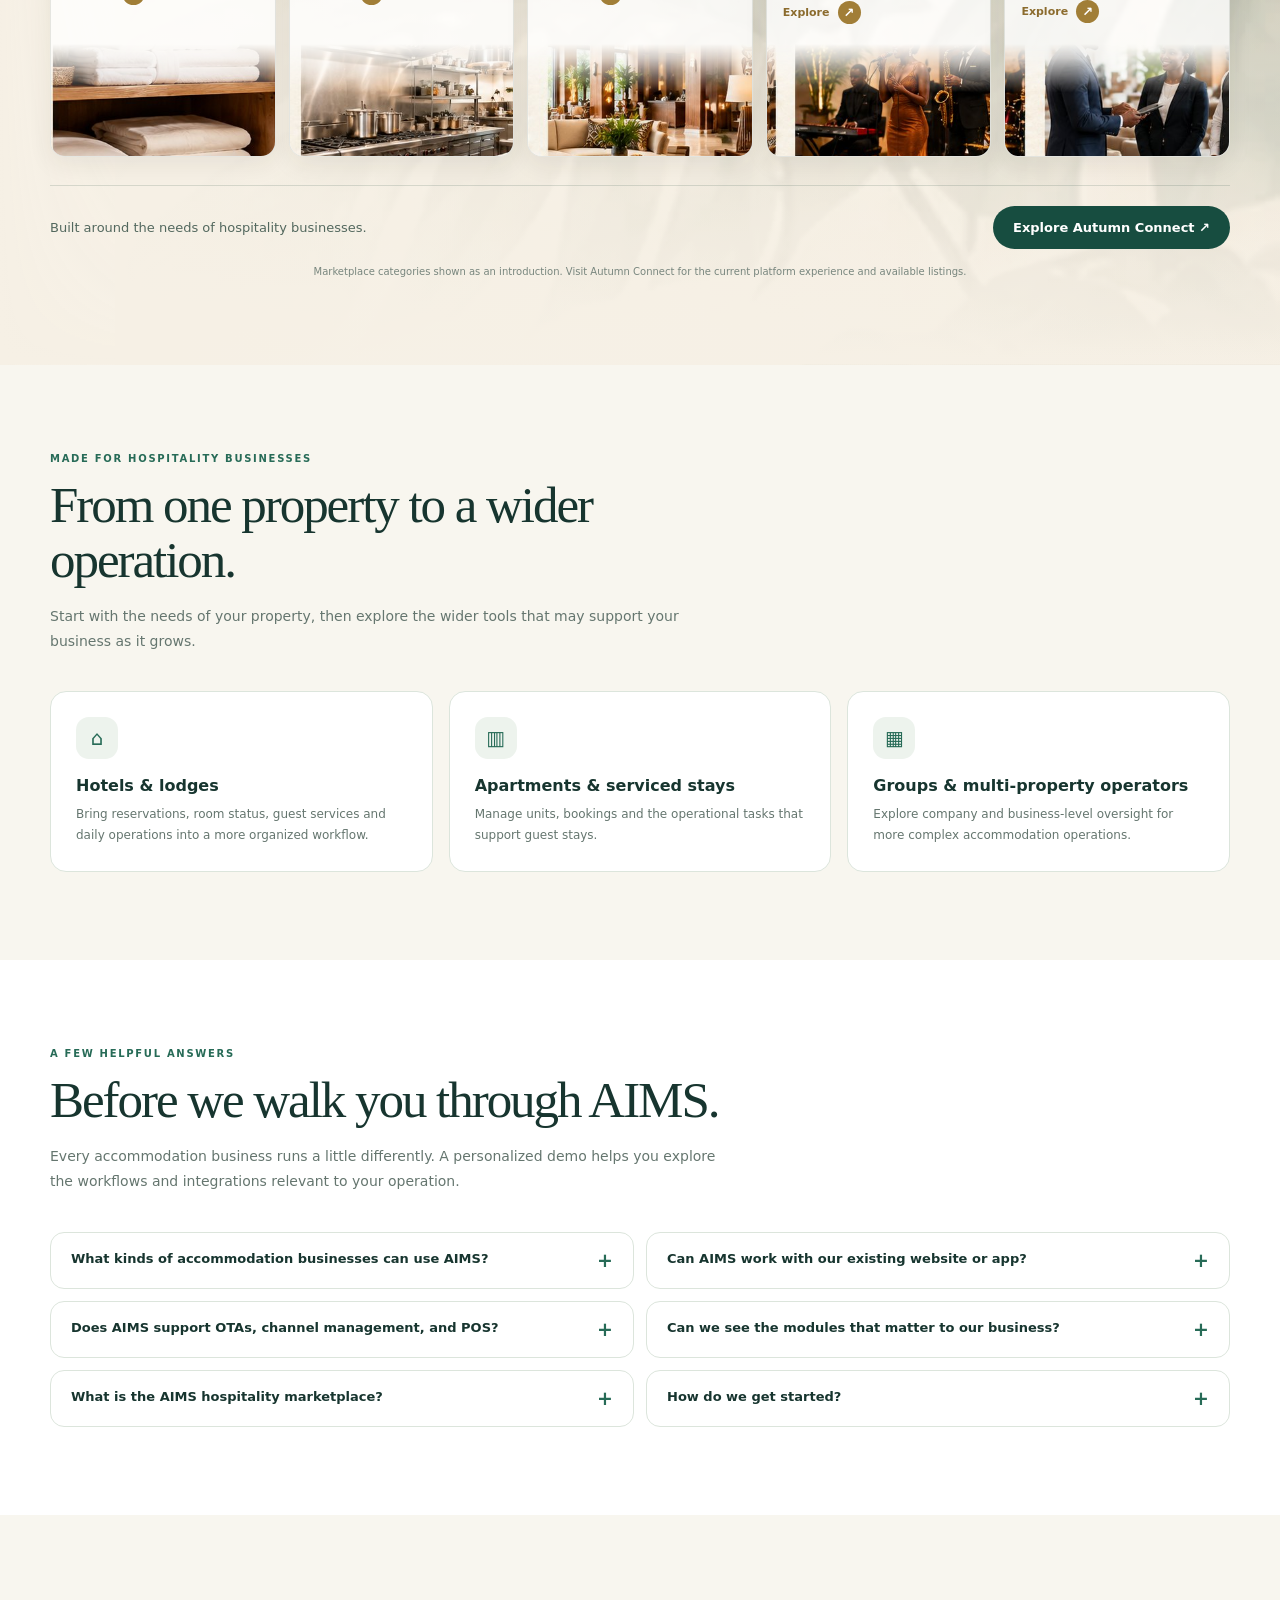
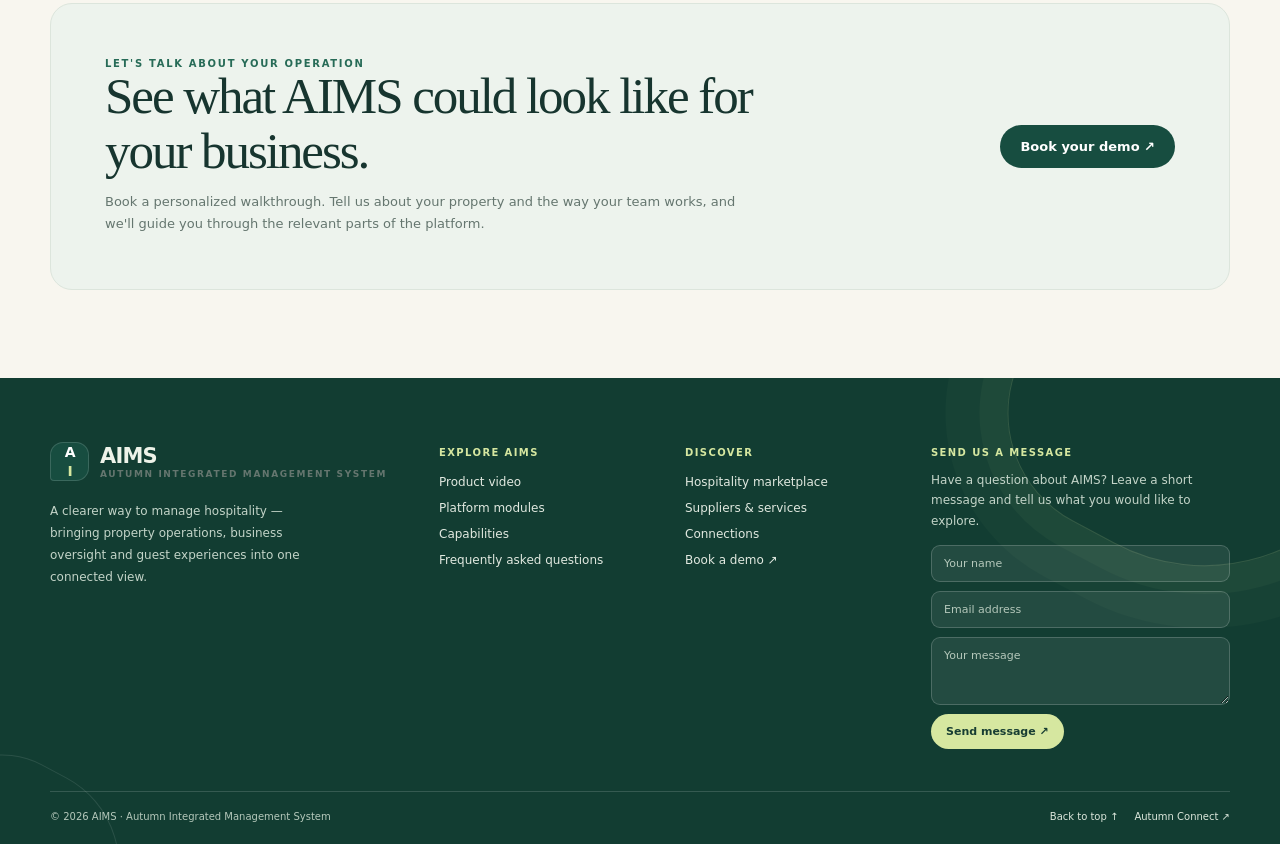
==== commit 88f8abae: "modify index.html" ====
--- a/index.html
+++ b/index.html
@@ -474,7 +474,7 @@
     </div>
   </div>
 </section>
-<section class="section" style="padding-top:0">
+<section class="section" style="padding-top:10">
   <div class="wrap"><div class="cta-panel"><div><div class="kicker">Let's talk about your operation</div><h2>See what AIMS could look like for your business.</h2><p>Book a personalized walkthrough. Tell us about your property and the way your team works, and we'll guide you through the relevant parts of the platform.</p></div><button class="btn btn-primary" data-demo>Book your demo ↗</button></div></div>
 </section>
 </main>
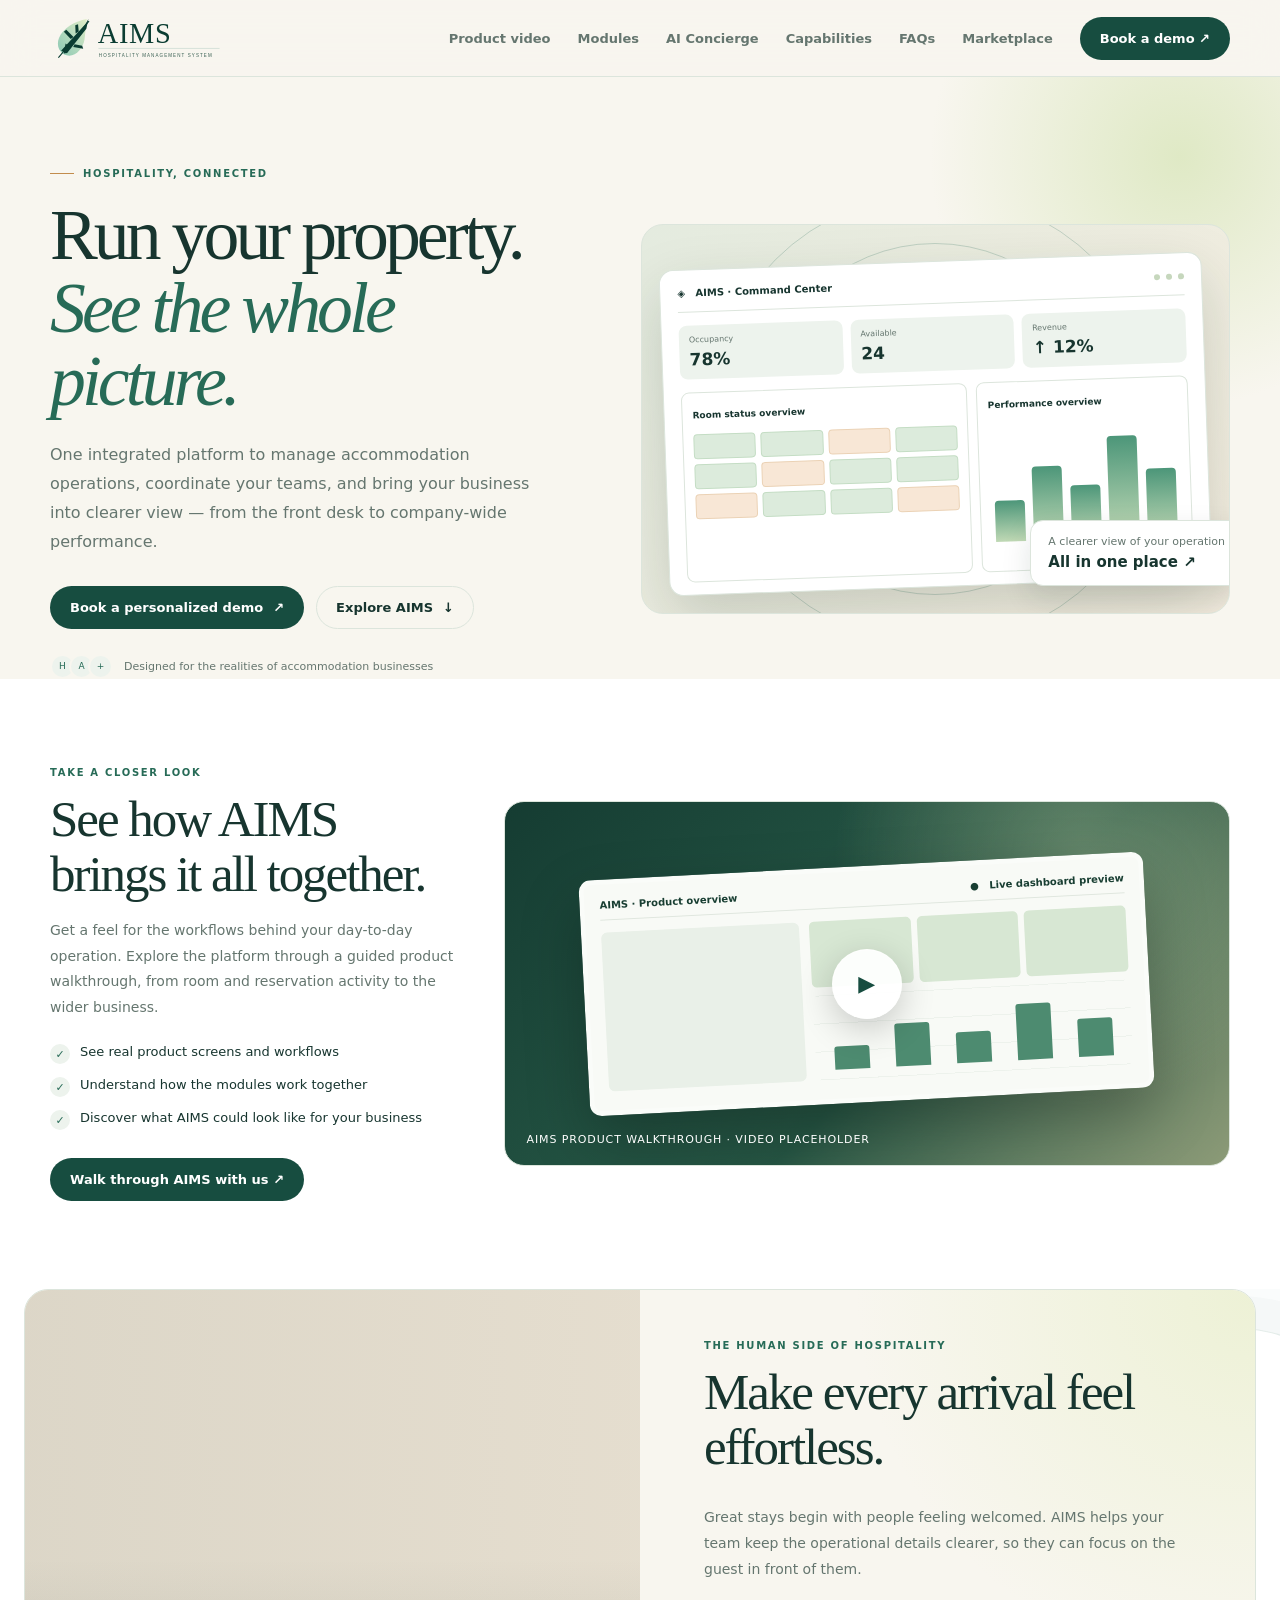
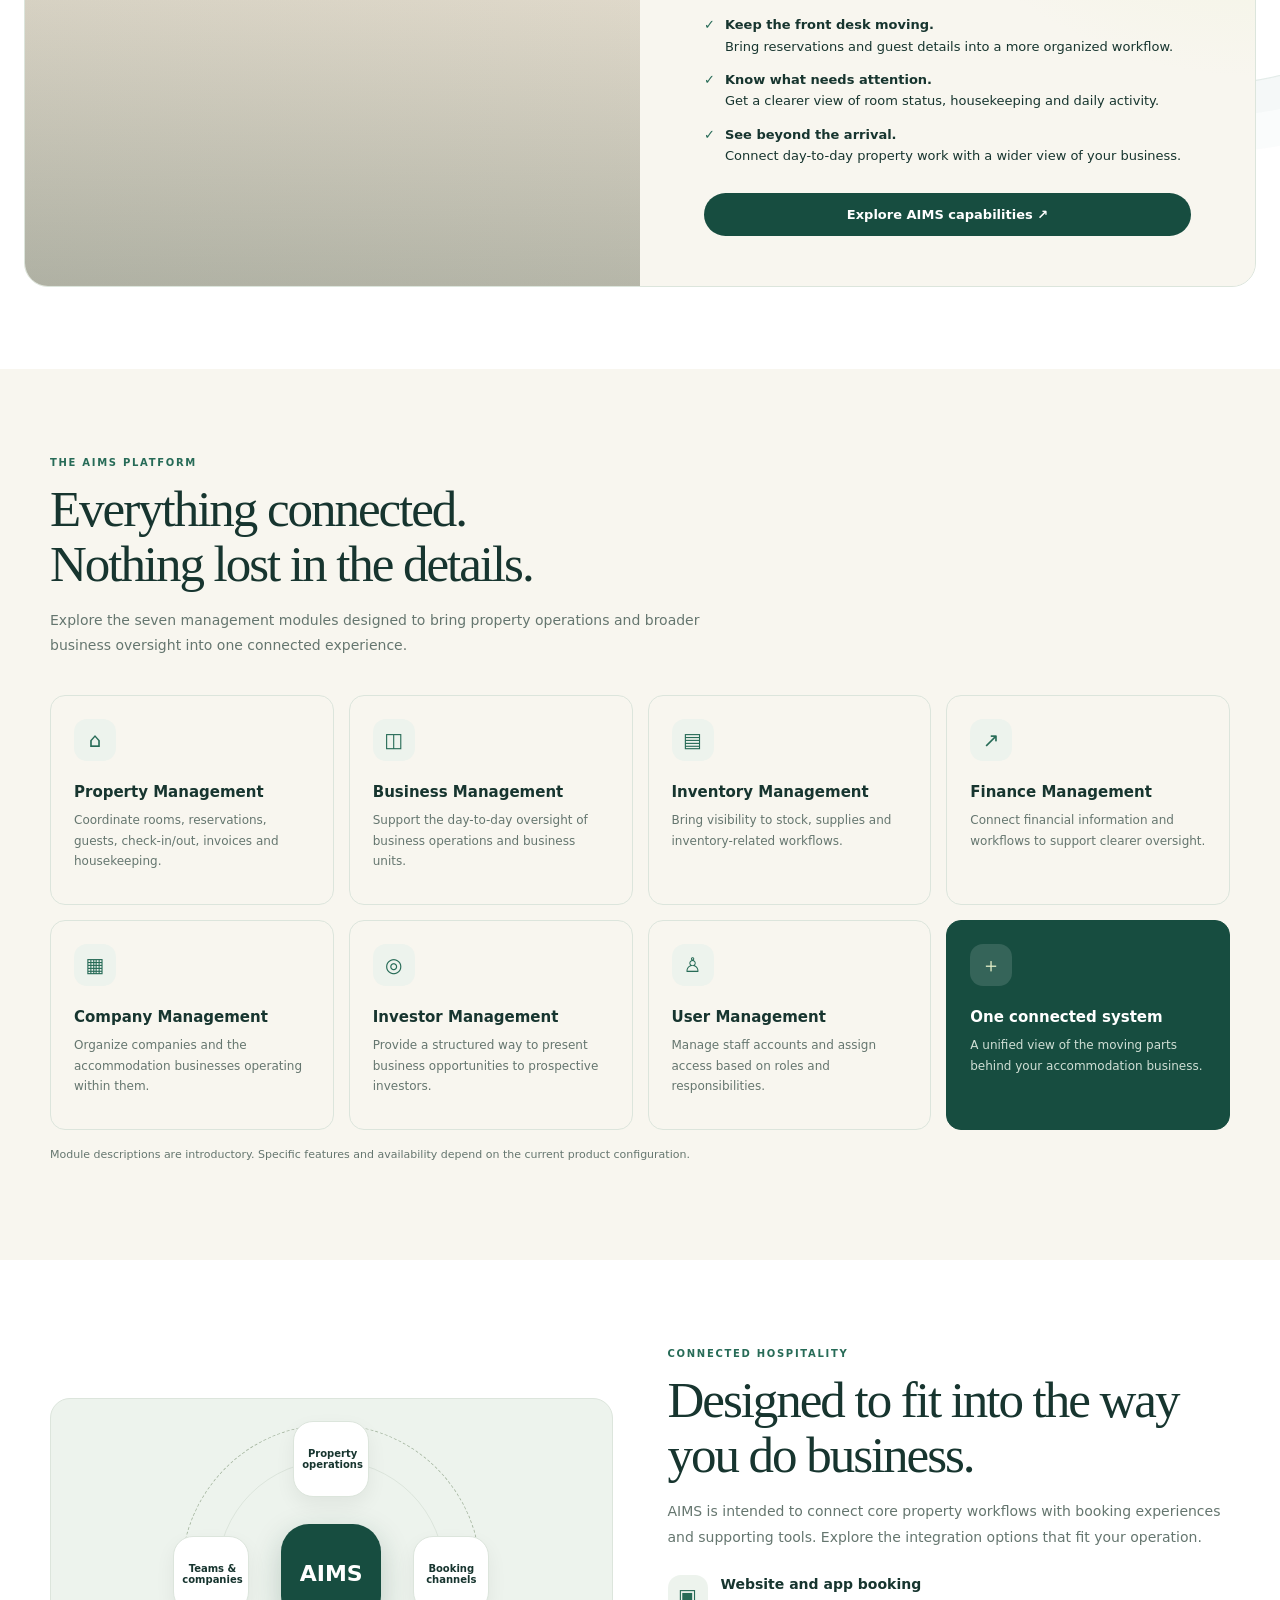
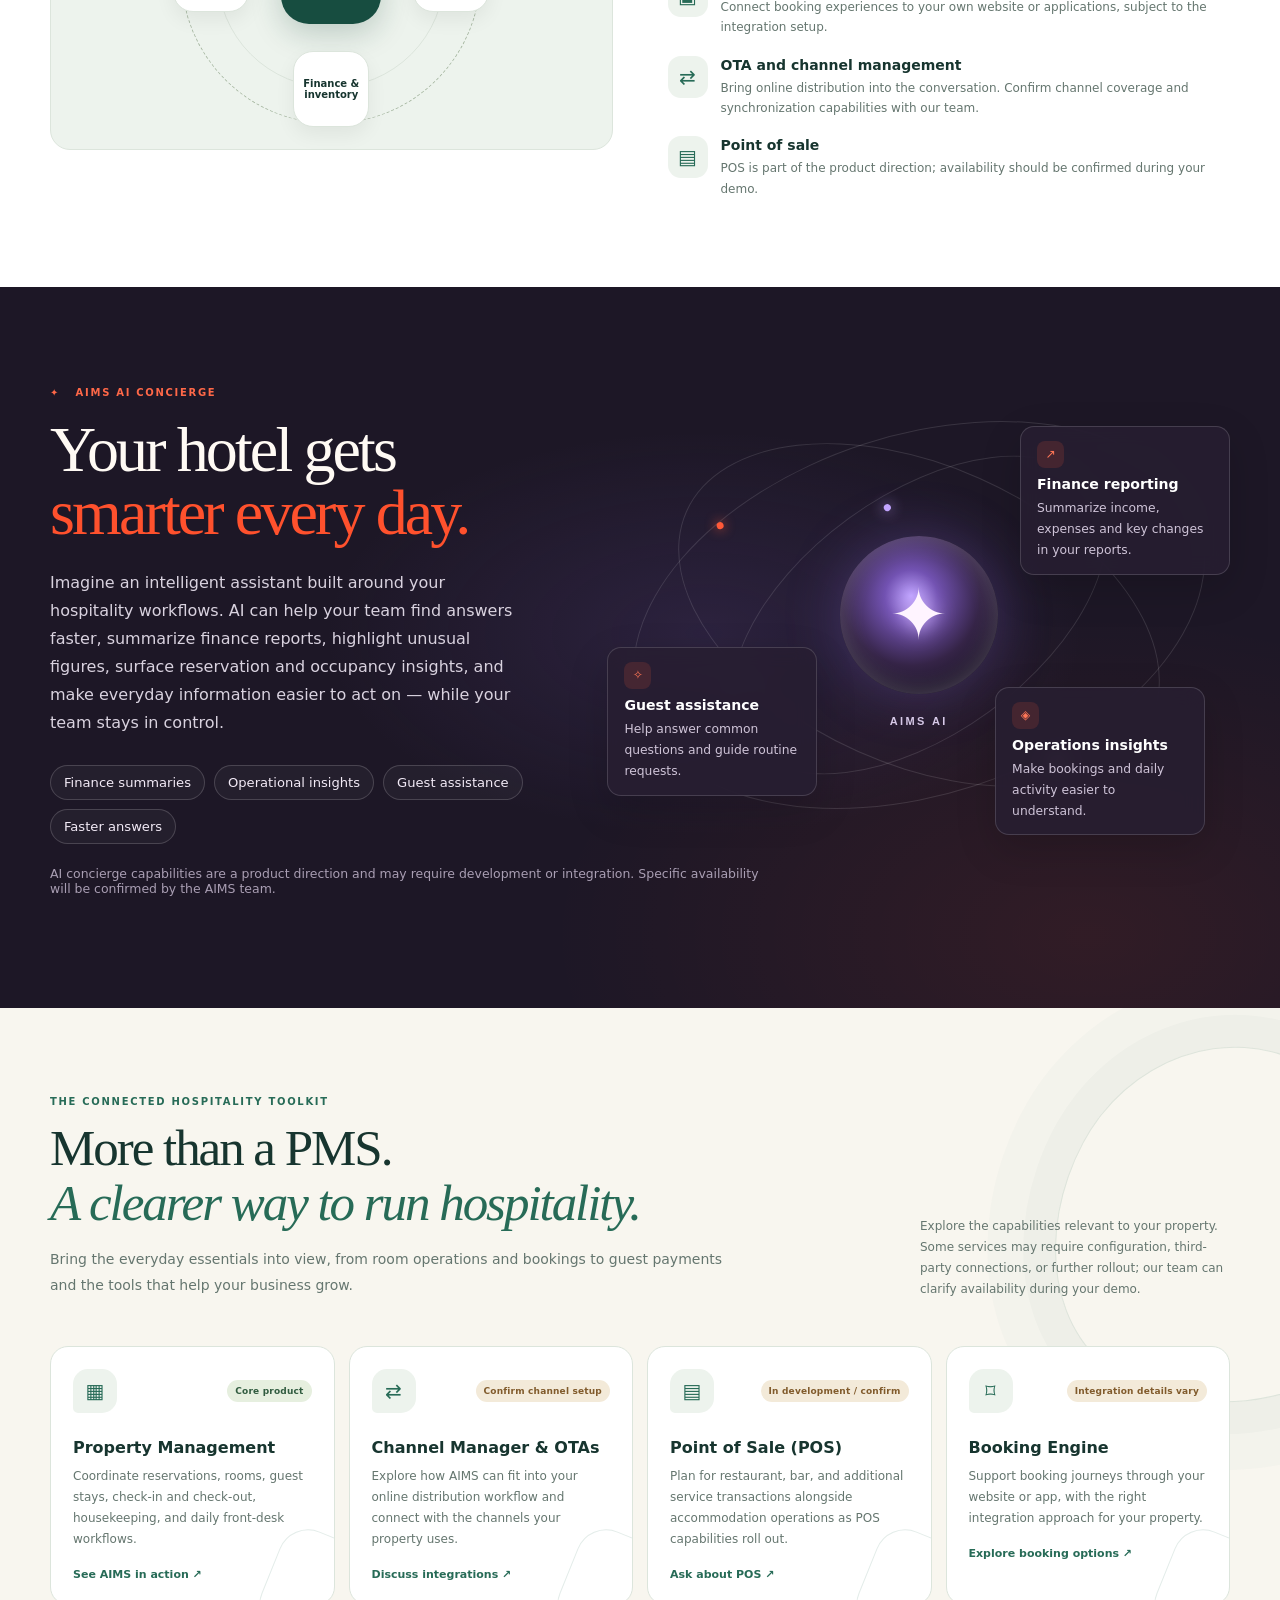
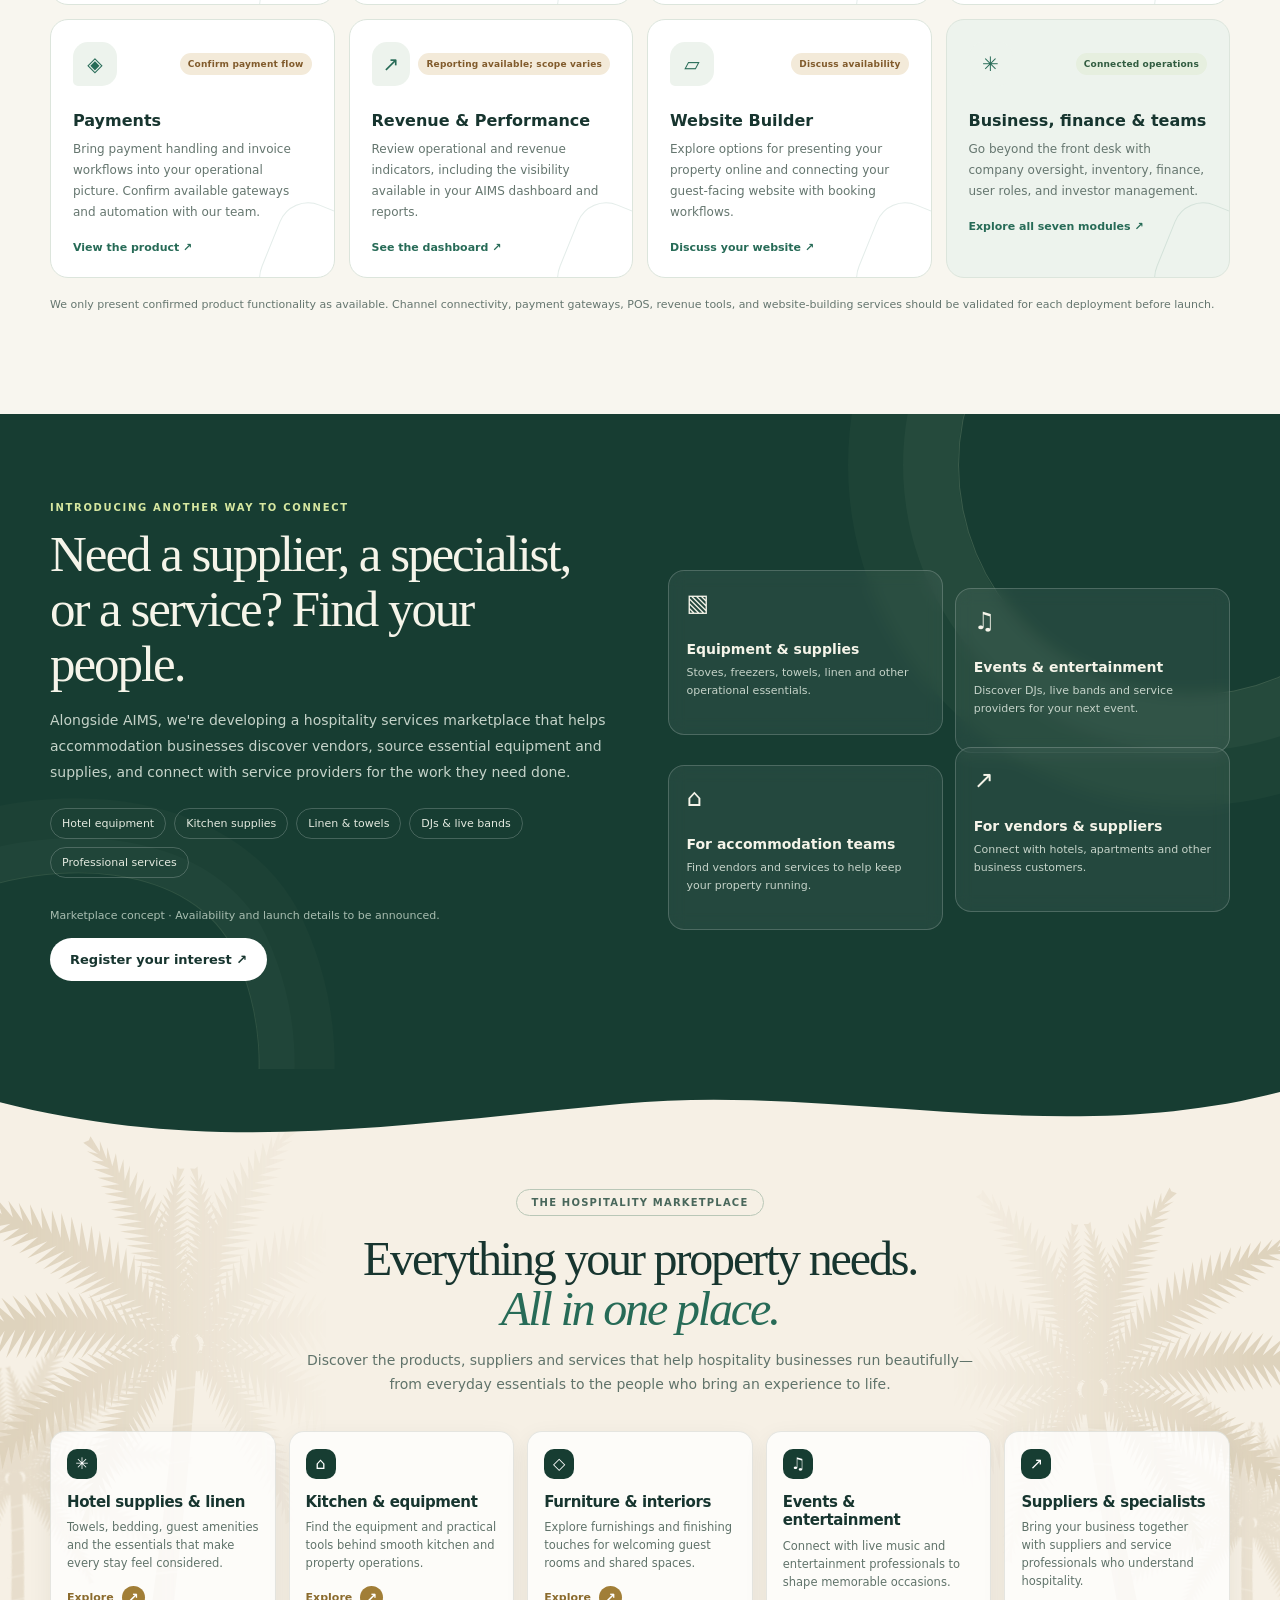
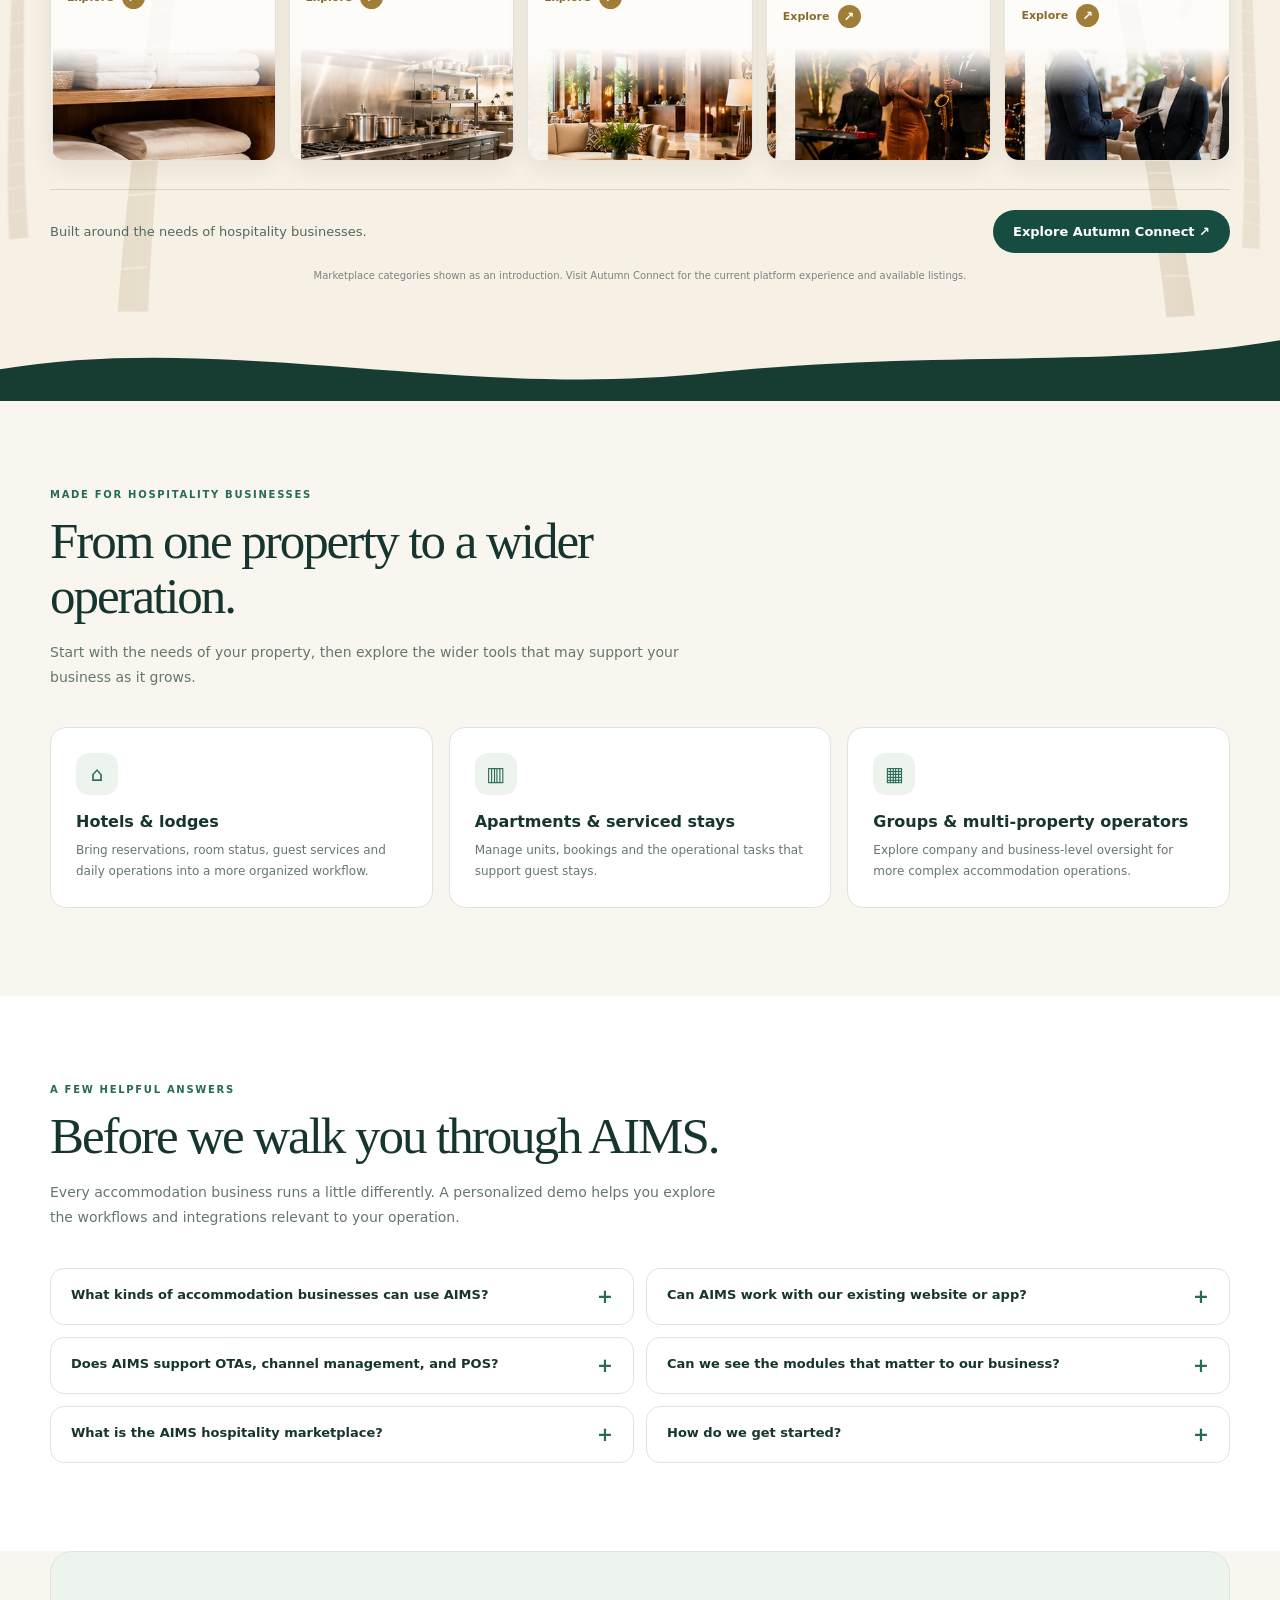
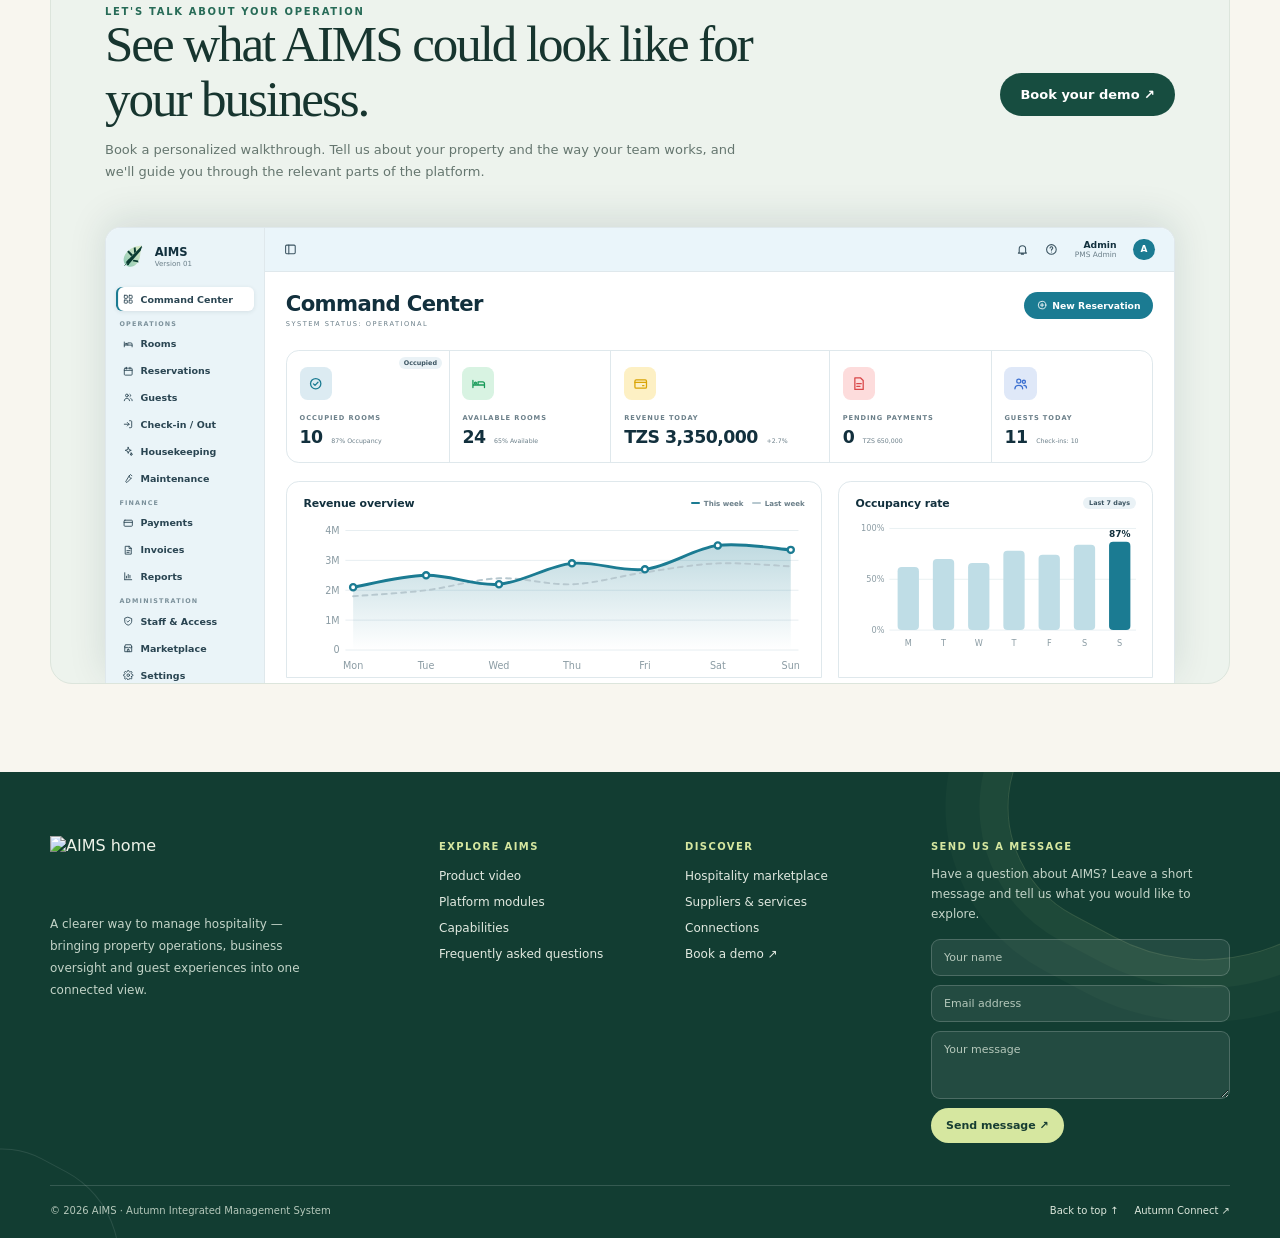
==== commit ac48e9bd: "modify index.html" ====
--- a/index.html
+++ b/index.html
@@ -6,12 +6,16 @@
 <meta name="description" content="AIMS brings property operations, business oversight, and hospitality services into one connected experience for accommodation businesses.">
 <title>AIMS — Hospitality, connected</title>
 <style>
-:root { color-scheme: light dark; --ink: light-dark(#17352f,#eef5f1); --muted: light-dark(#65766f,#a7b7af); --paper: light-dark(#f8f6ef,#111c19); --surface: light-dark(#ffffff,#182622); --surface-soft: light-dark(#edf3ed,#20312b); --line: light-dark(#dce5dc,#33463e); --green: #174d40; --green-bright: #276b57; --lime: #d6e7a0; --gold: #c28c4c; --white: #fff; }
+/* AIMS landing page styles
+   Organized in the same order as the page sections. Keep design tokens in :root.
+   Migration note: move tokens to the target framework's theme layer first. */
+
+:root { color-scheme: light dark; --ink: light-dark(#17352f,#eef5f1); --muted: light-dark(#65766f,#a7b7af); --paper: light-dark(#f8f6ef,#111c19); --surface: light-dark(#ffffff,#182622); --surface-soft: light-dark(#edf3ed,#20312b); --line: light-dark(#dce5dc,#33463e); --green: #174d40; --green-bright: #276b57; --accent: light-dark(#276b57,#8fcfb4); --lime: #d6e7a0; --gold: #c28c4c; --white: #fff; }
 * { box-sizing: border-box; }
 html { scroll-behavior: smooth; scroll-padding-top: 90px; }
 ::selection { background:#d6e7a0; color:#17352f; }
-.reveal { opacity:0; transform:translateY(24px); transition:opacity .7s ease, transform .7s cubic-bezier(.2,.7,.2,1); }
-.reveal.is-visible { opacity:1; transform:translateY(0); }
+.js .reveal { opacity:0; transform:translateY(24px); transition:opacity .7s ease, transform .7s cubic-bezier(.2,.7,.2,1); }
+.js .reveal.is-visible { opacity:1; transform:translateY(0); }
 .reveal-delay-1 { transition-delay:.08s; } .reveal-delay-2 { transition-delay:.16s; } .reveal-delay-3 { transition-delay:.24s; }
 .section-shape { position:relative; isolation:isolate; overflow:hidden; }
 .section-shape:before { content:""; position:absolute; z-index:-1; width:360px; height:360px; border:1px solid rgba(39,107,87,.13); border-radius:44% 56% 60% 40% / 48% 40% 60% 52%; right:-140px; top:45px; transform:rotate(28deg); box-shadow:0 0 0 32px rgba(39,107,87,.025),0 0 0 68px rgba(39,107,87,.02); }
@@ -23,9 +27,9 @@
 .wrap { width: min(1180px, calc(100% - 48px)); margin: 0 auto; }
 .topbar { position: sticky; top: 0; z-index: 20; backdrop-filter: blur(18px); background: light-dark(rgba(248,246,239,.9),rgba(17,28,25,.9)); border-bottom: 1px solid var(--line); }
 .nav { min-height: 76px; display:flex; align-items:center; justify-content:space-between; gap:24px; }
-.brand { display:flex; align-items:center; gap:11px; font-weight:800; letter-spacing:-.04em; font-size:21px; }
-.brand-mark { display:grid; place-items:center; width:39px; height:39px; border-radius:13px 13px 13px 4px; background:var(--green); color:#fff; font-size:14px; letter-spacing:-.08em; box-shadow: inset 0 0 0 1px rgba(255,255,255,.15); }
-.brand small { display:block; color:var(--muted); font-size:9px; letter-spacing:.18em; font-weight:700; margin-top:1px; }
+.brand { display:flex; align-items:center; flex:0 0 auto; }
+.brand-logo { display:block; height:52px; width:auto; }
+.footer .brand-logo { height:58px; }
 .nav-links { display:flex; align-items:center; gap:27px; color:var(--muted); font-size:13px; font-weight:650; }
 .nav-links a:hover { color:var(--ink); }
 .btn { display:inline-flex; justify-content:center; align-items:center; gap:10px; border:1px solid transparent; border-radius:999px; padding:13px 19px; font-weight:750; font-size:13px; transition:transform .2s, background .2s; }
@@ -38,22 +42,22 @@
 .hero { padding:82px 0 74px; overflow:hidden; position:relative; }
 .hero:before { content:""; position:absolute; width:520px; height:520px; border-radius:50%; right:-160px; top:-180px; background:radial-gradient(circle, light-dark(#dfe9c5, #293d31) 0%, transparent 68%); pointer-events:none; }
 .hero-grid { display:grid; grid-template-columns: .95fr 1.05fr; align-items:center; gap:58px; position:relative; }
-.eyebrow { display:inline-flex; align-items:center; gap:9px; color:var(--green-bright); text-transform:uppercase; letter-spacing:.17em; font-size:10px; font-weight:850; }
+.eyebrow { display:inline-flex; align-items:center; gap:9px; color:var(--accent); text-transform:uppercase; letter-spacing:.17em; font-size:10px; font-weight:850; }
 .eyebrow:before { content:""; width:24px; height:1px; background:var(--gold); }
 h1 { font-family: Georgia, "Times New Roman", serif; font-weight:500; letter-spacing:-.055em; line-height:1.02; font-size:clamp(45px,5.6vw,72px); margin:20px 0 23px; max-width:650px; }
-h1 em { color:var(--green-bright); font-weight:500; }
+h1 em { color:var(--accent); font-weight:500; }
 .hero-copy { color:var(--muted); font-size:16px; line-height:1.8; max-width:510px; }
 .hero-actions { display:flex; flex-wrap:wrap; gap:12px; margin-top:29px; }
 .trust-line { display:flex; align-items:center; gap:11px; color:var(--muted); font-size:11px; margin-top:25px; }
 .trust-dots { display:flex; }
-.trust-dots span { width:25px; height:25px; border-radius:50%; border:2px solid var(--paper); margin-left:-6px; background:var(--surface-soft); display:grid; place-items:center; font-size:9px; color:var(--green-bright); }
+.trust-dots span { width:25px; height:25px; border-radius:50%; border:2px solid var(--paper); margin-left:-6px; background:var(--surface-soft); display:grid; place-items:center; font-size:9px; color:var(--accent); }
 .trust-dots span:first-child { margin-left:0; }
 .hero-art { position:relative; min-width:0; }
 .image-placeholder { position:relative; overflow:hidden; background:linear-gradient(135deg, light-dark(#e4ebdf,#243a30), light-dark(#f6eee0,#1a2a24)); border:1px solid var(--line); border-radius:22px; min-height:390px; display:flex; align-items:center; justify-content:center; }
 .image-placeholder:before,.image-placeholder:after { content:""; position:absolute; border:1px solid rgba(39,107,87,.22); border-radius:50%; width:350px; height:350px; }
 .image-placeholder:after { width:450px; height:450px; }
 .placeholder-label { position:relative; z-index:1; text-align:center; padding:28px; max-width:300px; }
-.placeholder-icon { width:54px; height:54px; margin:0 auto 15px; display:grid; place-items:center; border-radius:17px; background:var(--surface); border:1px solid var(--line); color:var(--green-bright); font-size:23px; }
+.placeholder-icon { width:54px; height:54px; margin:0 auto 15px; display:grid; place-items:center; border-radius:17px; background:var(--surface); border:1px solid var(--line); color:var(--accent); font-size:23px; }
 .placeholder-label strong { display:block; font-size:14px; }
 .placeholder-label span { display:block; margin-top:7px; color:var(--muted); font-size:11px; line-height:1.6; }
 .mock-dashboard { position:absolute; inset:36px 22px 26px; z-index:2; background:var(--surface); border:1px solid var(--line); border-radius:14px; box-shadow:0 24px 60px rgba(16,45,35,.18); padding:17px; transform:rotate(-2deg); }
@@ -78,14 +82,14 @@
 .section { padding:88px 0; }
 .section-white { background:var(--surface); }
 .section-head { max-width:690px; margin-bottom:37px; }
-.kicker { text-transform:uppercase; letter-spacing:.17em; font-size:10px; color:var(--green-bright); font-weight:850; }
+.kicker { text-transform:uppercase; letter-spacing:.17em; font-size:10px; color:var(--accent); font-weight:850; }
 h2 { font-family:Georgia, "Times New Roman", serif; font-weight:500; letter-spacing:-.04em; line-height:1.08; font-size:clamp(34px,4.2vw,51px); margin:14px 0 16px; }
 .section-head p,.section-copy { color:var(--muted); line-height:1.8; font-size:14px; }
 .video-wrap { display:grid; grid-template-columns:.72fr 1.28fr; gap:45px; align-items:center; }
 .video-copy p { color:var(--muted); font-size:14px; line-height:1.85; }
 .check-list { list-style:none; padding:0; margin:23px 0 28px; display:grid; gap:13px; }
 .check-list li { display:flex; gap:10px; align-items:flex-start; font-size:13px; }
-.check { display:grid; place-items:center; flex:0 0 20px; height:20px; border-radius:50%; background:var(--surface-soft); color:var(--green-bright); font-size:11px; }
+.check { display:grid; place-items:center; flex:0 0 20px; height:20px; border-radius:50%; background:var(--surface-soft); color:var(--accent); font-size:11px; }
 .video-frame { position:relative; min-height:365px; border-radius:20px; overflow:hidden; border:1px solid var(--line); background:linear-gradient(135deg,#153c32,#285b48 58%,#b6c99b); display:grid; place-items:center; }
 .video-frame:before { content:""; position:absolute; inset:0; background:radial-gradient(circle at 80% 15%,rgba(225,237,187,.34),transparent 38%),linear-gradient(125deg,transparent 35%,rgba(0,0,0,.23)); }
 .video-screen { position:absolute; width:78%; height:65%; background:#f8faf6; border:5px solid rgba(255,255,255,.25); border-radius:12px; box-shadow:0 25px 60px rgba(0,0,0,.25); transform:rotate(-3deg); padding:15px; }
@@ -104,8 +108,8 @@
 .video-frame.show-hint .video-hint { display:block; }
 .module-grid { display:grid; grid-template-columns:repeat(4,1fr); gap:15px; }
 .module-card { padding:23px; border:1px solid var(--line); border-radius:15px; background:var(--paper); min-height:210px; transition:transform .2s,border-color .2s; }
-.module-card:hover { transform:translateY(-4px); border-color:var(--green-bright); }
-.module-icon { display:grid; place-items:center; width:42px; height:42px; border-radius:13px; background:var(--surface-soft); color:var(--green-bright); font-size:20px; margin-bottom:22px; }
+.module-card:hover { transform:translateY(-4px); border-color:var(--accent); }
+.module-icon { display:grid; place-items:center; width:42px; height:42px; border-radius:13px; background:var(--surface-soft); color:var(--accent); font-size:20px; margin-bottom:22px; }
 .module-card h3 { font-size:15px; margin:0 0 9px; }
 .module-card p { color:var(--muted); font-size:12px; line-height:1.7; margin:0; }
 .modules-note { color:var(--muted); font-size:11px; margin-top:18px; }
@@ -145,18 +149,18 @@
 .capability-card:hover { transform:translateY(-6px) rotate(-.3deg); border-color:#9bb69b; box-shadow:0 18px 36px rgba(20,55,40,.08); }
 .capability-card:after { content:""; position:absolute; width:110px; height:110px; border:1px solid rgba(39,107,87,.13); border-radius:35% 65% 62% 38%; right:-44px; bottom:-45px; transform:rotate(22deg); }
 .capability-top { display:flex; align-items:center; justify-content:space-between; gap:8px; margin-bottom:25px; }
-.capability-icon { display:grid; place-items:center; width:44px; height:44px; border-radius:15px 15px 15px 5px; background:var(--surface-soft); color:var(--green-bright); font-size:20px; }
+.capability-icon { display:grid; place-items:center; width:44px; height:44px; border-radius:15px 15px 15px 5px; background:var(--surface-soft); color:var(--accent); font-size:20px; }
 .status { border-radius:999px; padding:6px 8px; font-size:9px; font-weight:800; letter-spacing:.02em; background:#e6efdf; color:#315c40; white-space:nowrap; }
 .status.confirm { background:#f3ead9; color:#815b2c; }
 .capability-card h3 { font-size:16px; margin:0 0 9px; }
 .capability-card p { font-size:12px; line-height:1.75; color:var(--muted); margin:0; max-width:280px; }
-.capability-link { display:inline-flex; margin-top:18px; font-size:11px; font-weight:800; color:var(--green-bright); }
+.capability-link { display:inline-flex; margin-top:18px; font-size:11px; font-weight:800; color:var(--accent); }
 .capability-footnote { color:var(--muted); font-size:11px; line-height:1.7; margin-top:18px; }
 .faq-list { display:grid; grid-template-columns:1fr 1fr; gap:12px; }
 .faq-item { border:1px solid var(--line); border-radius:14px; padding:18px 20px; background:var(--surface); }
 .faq-item summary { cursor:pointer; list-style:none; font-weight:750; font-size:13px; display:flex; justify-content:space-between; gap:14px; }
 .faq-item summary::-webkit-details-marker { display:none; }
-.faq-item summary:after { content:"+"; color:var(--green-bright); font-size:19px; line-height:1; }
+.faq-item summary:after { content:"+"; color:var(--accent); font-size:19px; line-height:1; }
 .faq-item[open] summary:after { content:"−"; }
 .faq-item p { color:var(--muted); font-size:12px; line-height:1.75; margin:13px 0 0; }
 .audience { display:grid; grid-template-columns:repeat(3,1fr); gap:16px; }
@@ -186,6 +190,7 @@
 .footer-submit { border:0; border-radius:999px; padding:11px 15px; background:#d6e7a0; color:#173d32; font-weight:800; font-size:11px; cursor:pointer; justify-self:start; }
 .footer-form-note { display:none; font-size:10px; line-height:1.5; color:#d6e7a0; }
 .footer-form-note.show { display:block; }
+.footer-form-note.error { color:#ffc2b5; }
 .footer-bottom { display:flex; align-items:center; justify-content:space-between; flex-wrap:wrap; gap:14px; border-top:1px solid rgba(255,255,255,.15); padding-top:19px; color:#b5c8bb; font-size:10px; }
 .footer-bottom-links { display:flex; gap:16px; flex-wrap:wrap; }
 .footer-bottom a { color:#dce7dc; }
@@ -204,9 +209,11 @@
 .form-note { font-size:10px !important; }
 .toast { display:none; padding:12px; border-radius:10px; background:var(--surface-soft); color:var(--ink); font-size:12px; line-height:1.6; }
 .toast.show { display:block; }
+.toast.success { background:light-dark(#e3f0dc,#24402f); }
+.toast.error { background:light-dark(#fbe6e1,#4a2a26); color:light-dark(#7a2a1c,#ffd5cc); }
 @media (max-width: 900px) { .faq-list { grid-template-columns:1fr; } .capability-grid { grid-template-columns:repeat(2,1fr); } .capability-intro { align-items:flex-start; flex-direction:column; } .hero-grid,.video-wrap,.integrations,.market-grid { grid-template-columns:1fr; gap:34px; } .hero { padding-top:58px; } .hero-art { max-width:680px; width:100%; margin:auto; } .module-grid { grid-template-columns:repeat(2,1fr); } .market-grid { gap:42px; } .cta-panel { grid-template-columns:1fr; padding:36px; } .cta-panel .btn { justify-self:start; } }
-@media (max-width: 650px) { .capability-grid { grid-template-columns:1fr 1fr; gap:10px; } .capability-card { padding:16px; min-height:225px; } .capability-card h3 { font-size:14px; } .capability-card p { font-size:11px; } .capability-top { align-items:flex-start; flex-direction:column; margin-bottom:18px; } .wrap { width:min(100% - 32px,1180px); } .nav { min-height:67px; } .mobile-toggle { display:block; } .nav-links { display:none; position:absolute; top:66px; left:0; right:0; padding:20px 24px 24px; background:var(--paper); border-bottom:1px solid var(--line); flex-direction:column; align-items:stretch; gap:18px; } .nav-links.open { display:flex; } .nav-links .btn { align-self:flex-start; } .brand { font-size:18px; } .hero { padding:49px 0 56px; } h1 { font-size:48px; } .hero-copy { font-size:14px; } .image-placeholder { min-height:300px; } .mock-dashboard { inset:28px 12px 22px; padding:11px; } .mock-content { height:145px; } .room-grid i { height:19px; } .metric { padding:7px; } .metric b { font-size:14px; } .float-note { right:0; bottom:12px; } .section { padding:64px 0; } .video-frame { min-height:270px; } .video-screen { width:84%; height:61%; padding:9px; } .module-grid { grid-template-columns:1fr 1fr; gap:10px; } .module-card { padding:16px; min-height:195px; } .module-icon { margin-bottom:15px; } .module-card h3 { font-size:13px; } .module-card p { font-size:11px; } .integration-art { min-height:290px; } .orbit { width:245px; } .orbit-node { width:65px; height:65px; font-size:9px; } .orbit-node:nth-child(2){left:calc(50% - 32px)} .orbit-node:nth-child(3){right:-7px;top:calc(50% - 32px)} .orbit-node:nth-child(4){left:calc(50% - 32px)} .orbit-node:nth-child(5){left:-7px;top:calc(50% - 32px)} .orbit-core { width:82px; height:82px; border-radius:23px; } .market-cards { gap:9px; } .market-card { min-height:150px; padding:14px; } .market-card:nth-child(2),.market-card:nth-child(3) { transform:translateY(10px); } .audience { grid-template-columns:1fr; } .cta-panel { padding:27px 22px; } .footer-row { align-items:flex-start; flex-direction:column; } }
-@media (prefers-reduced-motion: reduce) { html { scroll-behavior:auto; } .reveal { opacity:1; transform:none; } *,*::before,*::after { transition:none !important; } }
+@media (max-width: 650px) { .capability-grid { grid-template-columns:1fr 1fr; gap:10px; } .capability-card { padding:16px; min-height:225px; } .capability-card h3 { font-size:14px; } .capability-card p { font-size:11px; } .capability-top { align-items:flex-start; flex-direction:column; margin-bottom:18px; } .wrap { width:min(100% - 32px,1180px); } .nav { min-height:67px; } .mobile-toggle { display:block; } .nav-links { display:none; position:absolute; top:66px; left:0; right:0; padding:20px 24px 24px; background:var(--paper); border-bottom:1px solid var(--line); flex-direction:column; align-items:stretch; gap:18px; } .nav-links.open { display:flex; } .nav-links .btn { align-self:flex-start; } .brand-logo { height:40px; } .hero { padding:49px 0 56px; } h1 { font-size:48px; } .hero-copy { font-size:14px; } .image-placeholder { min-height:300px; } .mock-dashboard { inset:28px 12px 22px; padding:11px; } .mock-content { height:145px; } .room-grid i { height:19px; } .metric { padding:7px; } .metric b { font-size:14px; } .float-note { right:0; bottom:12px; } .section { padding:64px 0; } .video-frame { min-height:270px; } .video-screen { width:84%; height:61%; padding:9px; } .module-grid { grid-template-columns:1fr 1fr; gap:10px; } .module-card { padding:16px; min-height:195px; } .module-icon { margin-bottom:15px; } .module-card h3 { font-size:13px; } .module-card p { font-size:11px; } .integration-art { min-height:290px; } .orbit { width:245px; } .orbit-node { width:65px; height:65px; font-size:9px; } .orbit-node:nth-child(2){left:calc(50% - 32px)} .orbit-node:nth-child(3){right:-7px;top:calc(50% - 32px)} .orbit-node:nth-child(4){left:calc(50% - 32px)} .orbit-node:nth-child(5){left:-7px;top:calc(50% - 32px)} .orbit-core { width:82px; height:82px; border-radius:23px; } .market-cards { gap:9px; } .market-card { min-height:150px; padding:14px; } .market-card:nth-child(2),.market-card:nth-child(3) { transform:translateY(10px); } .audience { grid-template-columns:1fr; } .cta-panel { padding:27px 22px; } .footer-row { align-items:flex-start; flex-direction:column; } }
+@media (prefers-reduced-motion: reduce) { html { scroll-behavior:auto; } .js .reveal { opacity:1; transform:none; } *,*::before,*::after { transition:none !important; } }
 
 /* AI Concierge feature section */
 .ai-concierge-section{position:relative;overflow:hidden;background:#1d1726;color:#fffaf4;padding:100px 0;isolation:isolate}
@@ -221,16 +228,17 @@
 @media(prefers-reduced-motion:reduce){.ai-orbit,.ai-core,.ai-core:before,.ai-insight{animation:none!important}}
 
 
-.marketplace-showcase { background:#f6f0e5; color:#17352f; overflow:hidden; position:relative; isolation:isolate; }
-/* Soft, realistic monstera foliage framing both sides of the marketplace. */
-.marketplace-showcase:before { content:""; position:absolute; z-index:-1; pointer-events:none; inset:0; border:1px solid rgba(194,140,76,.17); background-image:linear-gradient(90deg,rgba(248,243,233,.08),rgba(248,243,233,.52) 72%,#f6f0e5 100%),linear-gradient(0deg,#f6f0e5 0%,rgba(246,240,229,.12) 50%,rgba(246,240,229,.10) 100%),url("[data-uri]"); background-size:100% 100%,100% 100%,min(36vw,470px) auto; background-repeat:no-repeat; background-position:center,left top,left top; opacity:.82; }
-.marketplace-showcase:after { content:""; position:absolute; z-index:-1; pointer-events:none; inset:0; background-image:linear-gradient(270deg,rgba(248,243,233,.08),rgba(248,243,233,.52) 72%,#f6f0e5 100%),linear-gradient(0deg,#f6f0e5 0%,rgba(246,240,229,.12) 50%,rgba(246,240,229,.10) 100%),url("[data-uri]"); background-size:100% 100%,100% 100%,min(36vw,470px) auto; background-repeat:no-repeat; background-position:center,right top,right top; opacity:.82; }
-/* Extend the foliage artwork down the full section instead of leaving it concentrated at the top. */
-.marketplace-showcase:before { background-size:100% 100%,100% 100%,auto 100%; background-repeat:no-repeat; background-position:center,center,left center; }
-.marketplace-showcase:after { background-size:100% 100%,100% 100%,auto 100%; background-repeat:no-repeat; background-position:center,center,right center; }
-@media(max-width:760px){.marketplace-showcase:before,.marketplace-showcase:after{background-size:100% 100%,100% 100%,auto 100%;}}
+.marketplace-showcase { background:#f6f0e5; color:#17352f; overflow:hidden; position:relative; isolation:isolate; padding-top:120px; padding-bottom:120px; }
 .marketplace-showcase > .wrap { position:relative; z-index:1; }
-@media(max-width:760px){.marketplace-showcase:before,.marketplace-showcase:after{background-size:100% 100%,100% 100%,min(55vw,300px) auto;opacity:.58}.marketplace-showcase:before{background-position:center,left top,left top}.marketplace-showcase:after{background-position:center,right top,right top}}
+/* Faded coconut palms + wavy green edges (decorative; sits behind the content). */
+.showcase-art { position:absolute; inset:0; z-index:0; pointer-events:none; overflow:hidden; }
+.showcase-palm { position:absolute; top:0; height:100%; width:min(40vw,560px); color:#a98f5f; opacity:.3; }
+.showcase-palm-left { left:-90px; -webkit-mask-image:linear-gradient(90deg,#000 22%,transparent 82%); mask-image:linear-gradient(90deg,#000 22%,transparent 82%); }
+.showcase-palm-right { right:-90px; transform:scaleX(-1); -webkit-mask-image:linear-gradient(90deg,#000 22%,transparent 82%); mask-image:linear-gradient(90deg,#000 22%,transparent 82%); }
+.showcase-wave { position:absolute; left:0; width:100%; height:clamp(48px,6vw,90px); fill:#173d32; }
+.showcase-wave-top { top:-1px; }
+.showcase-wave-bottom { bottom:-1px; }
+@media(max-width:760px){.marketplace-showcase{padding-top:96px;padding-bottom:96px}.showcase-palm{width:72vw;height:560px;opacity:.22;-webkit-mask-image:linear-gradient(180deg,#000 35%,transparent 100%);mask-image:linear-gradient(180deg,#000 35%,transparent 100%)}.showcase-palm-left{left:-38vw}.showcase-palm-right{right:-38vw}}
 .marketplace-showcase-head { text-align:center; max-width:760px; margin:0 auto 34px; }
 .showcase-pill { display:inline-flex; border:1px solid #b9c7b7; border-radius:999px; padding:7px 15px; color:#49675b; font-size:10px; font-weight:800; letter-spacing:.12em; }
 .marketplace-showcase-head h2 { font-family:Georgia,'Times New Roman',serif; font-size:clamp(32px,4vw,48px); font-weight:500; letter-spacing:-.045em; line-height:1.04; margin:18px 0 14px; }
@@ -254,7 +262,6 @@
 @media(max-width:900px){.footer-main{grid-template-columns:1fr 1fr;gap:32px}.footer-brand-column{grid-column:1/-1}.footer-brand-copy{max-width:420px}}
 @media(max-width:560px){.footer{padding-top:46px}.footer-main{grid-template-columns:1fr 1fr;gap:28px 20px}.footer-brand-column,.footer-contact-column{grid-column:1/-1}.footer-bottom{align-items:flex-start;flex-direction:column}.footer-nav{gap:10px}}
 
-
 /* RESTORED FRONT-DESK SECTION — styling is grouped here for easy future edits. */
 /* Added: human-centred front-desk section and larger horizontal capability cards */
 .hospitality-story { padding:82px 0; background:var(--surface); }
@@ -262,9 +269,9 @@
 .hospitality-story .wrap { width:min(1280px, calc(100% - 48px)); max-width:1280px; padding-left:0; padding-right:0; }
 .hospitality-story .story-panel { border-radius:24px; border:1px solid var(--line); }
 .story-panel { display:grid; grid-template-columns:1fr 1fr; min-height:410px; overflow:hidden; border-radius:24px; border:1px solid var(--line); background:var(--paper); }
-.story-image { min-height:410px; position:relative; background-image:linear-gradient(90deg,rgba(16,43,34,.06),rgba(16,43,34,.02)),url('[data-uri]'); background-size:auto 100%; background-repeat:no-repeat; background-position:center; background-color:#e9e1d2; }
+.story-image { min-height:410px; position:relative; background-image:linear-gradient(90deg,rgba(16,43,34,.06),rgba(16,43,34,.02)),url('assets/images/front-desk.jpg'); background-size:cover; background-repeat:no-repeat; background-position:38% center; background-color:#e9e1d2; }
 .story-image:after { content:""; position:absolute; inset:0; background:linear-gradient(0deg,rgba(15,43,34,.22),transparent 55%); }
-.story-copy { padding:clamp(30px,5vw,65px); display:flex; flex-direction:column; justify-content:center; background:radial-gradient(ellipse at 100% 0%,rgba(214,231,160,.32),transparent 46%),var(--paper); }
+.story-copy { padding:clamp(28px,4vw,50px) clamp(28px,5vw,65px); display:flex; flex-direction:column; justify-content:center; background:radial-gradient(ellipse at 100% 0%,rgba(214,231,160,.32),transparent 46%),var(--paper); }
 .story-copy h2 { max-width:480px; }
 .story-copy p { color:var(--muted); line-height:1.85; font-size:14px; }
 .story-points { display:grid; gap:12px; margin:17px 0 26px; }
@@ -287,20 +294,98 @@
 .hospitality-story { padding-top:0; }
 @media(max-width:650px){ .hero { padding-bottom:0; } .hospitality-story { padding-top:0; } }
 
+/* ---------- Accessibility, forms and polish ---------- */
+.skip-link { position:absolute; left:16px; top:-60px; z-index:100; background:var(--green); color:#fff; padding:11px 16px; border-radius:10px; font-size:13px; font-weight:750; transition:top .2s; }
+.skip-link:focus { top:12px; }
+:focus-visible { outline:2px solid var(--green-bright); outline-offset:3px; }
+.footer :focus-visible, .modal-backdrop :focus-visible { outline-color:var(--lime); }
+.hp { position:absolute !important; left:-9999px; width:1px; height:1px; opacity:0; pointer-events:none; }
+.form-consent { margin:0; color:var(--muted); font-size:11px; line-height:1.6; }
+.btn:disabled, .footer-submit:disabled { opacity:.65; cursor:wait; transform:none; }
+.demo-form input:focus, .demo-form select:focus, .demo-form textarea:focus { outline:2px solid var(--green-bright); outline-offset:1px; }
+.modal { max-height:calc(100dvh - 40px); overflow-y:auto; }
+
+/* ---------- CTA panel: product preview peeking from the bottom edge ---------- */
+.cta-panel { padding:54px 54px 0; overflow:hidden; row-gap:44px; }
+.cta-device { grid-column:1 / -1; container-type:inline-size; width:100%; align-self:end; }
+/* Everything inside .pms is sized in em, and the root size follows the container width, so the whole mock scales like a screenshot. */
+.pms { --pms-ink:#12303d; --pms-muted:#6b7f89; --pms-line:#dfe8ec; --pms-teal:#1b7b92; font-size:1.2cqw; display:grid; grid-template-columns:12.4em 1fr; height:35.5em; background:#fff; color:var(--pms-ink); border:1px solid var(--pms-line); border-bottom:0; border-radius:1.2em 1.2em 0 0; overflow:hidden; box-shadow:0 -.6em 3em rgba(18,48,61,.12); font-family:Inter,ui-sans-serif,system-ui,-apple-system,"Segoe UI",sans-serif; text-align:left; user-select:none; }
+.pms svg { width:1.1em; height:1.1em; flex:none; }
+.pms-side { background:#eaf4f8; padding:1.1em .8em; display:flex; flex-direction:column; gap:.2em; border-right:1px solid var(--pms-line); }
+.pms-brand { display:flex; align-items:center; gap:.6em; padding:.1em .3em 1.1em; }
+.pms-brand img { width:2.1em; height:2.1em; }
+.pms-brand b { display:block; white-space:nowrap; font-size:.9em; letter-spacing:-.01em; }
+.pms-brand small { display:block; font-size:.55em; color:var(--pms-muted); }
+.pms-nav { display:flex; align-items:center; gap:.7em; padding:.7em .75em; border-radius:.6em; white-space:nowrap; font-size:.74em; font-weight:550; color:#2a4552; }
+.pms-nav.is-active { background:#fff; box-shadow:0 .1em .5em rgba(18,48,61,.1), inset .22em 0 0 var(--pms-teal); font-weight:700; }
+.pms-main { min-width:0; display:flex; flex-direction:column; }
+.pms-top { display:flex; align-items:center; justify-content:space-between; height:3.4em; padding:0 1.5em; background:#eaf5fa; border-bottom:1px solid var(--pms-line); }
+.pms-top-right { display:flex; align-items:center; gap:1.3em; }
+.pms-top-ico { display:grid; place-items:center; color:#3c5562; }
+.pms-top-ico svg { width:1em; height:1em; }
+.pms-user { text-align:right; line-height:1.25; }
+.pms-user b { display:block; font-size:.72em; }
+.pms-user small { display:block; font-size:.58em; color:var(--pms-muted); }
+.pms-avatar { display:grid; place-items:center; width:2.4em; height:2.4em; border-radius:50%; background:var(--pms-teal); color:#fff; font-size:.7em; font-weight:700; }
+.pms-body { padding:1.6em 1.6em 0; flex:1; background:#fff; }
+.pms-title { display:flex; align-items:flex-start; justify-content:space-between; gap:1em; margin-bottom:1.5em; }
+.pms-title h3 { margin:0; font-family:inherit; font-size:1.65em; font-weight:700; letter-spacing:-.03em; line-height:1.1; }
+.pms-title p { margin:.55em 0 0; font-size:.52em; letter-spacing:.22em; text-transform:uppercase; color:var(--pms-muted); }
+.pms-btn { display:inline-flex; align-items:center; gap:.6em; padding:.85em 1.4em; border-radius:99em; background:var(--pms-teal); color:#fff; font-size:.72em; font-weight:700; white-space:nowrap; }
+.pms-kpis { display:grid; grid-template-columns:1fr 1fr 1.35fr 1fr 1fr; border:1px solid var(--pms-line); border-radius:1em; background:#fff; }
+.pms-kpi { position:relative; display:flex; flex-direction:column; gap:.5em; padding:1.3em 1em 1.2em; border-left:1px solid var(--pms-line); min-width:0; }
+.pms-kpi:first-child { border-left:0; }
+.pms-kpi-ico { display:grid; place-items:center; width:2.5em; height:2.5em; border-radius:.6em; margin-bottom:.6em; }
+.pms-kpi-ico svg { width:1.2em; height:1.2em; }
+.pms-kpi-label { font-size:.52em; letter-spacing:.14em; text-transform:uppercase; color:var(--pms-muted); font-weight:600; }
+.pms-kpi-value { display:flex; align-items:baseline; gap:.5em; font-size:1.35em; font-weight:700; letter-spacing:-.03em; white-space:nowrap; line-height:1.1; }
+.pms-kpi-value small { font-size:.36em; letter-spacing:0; color:var(--pms-muted); font-weight:500; }
+.pms-badge { position:absolute; top:1em; right:1em; padding:.3em .8em; border-radius:99em; background:#eaf2f6; font-size:.5em; font-weight:700; color:#3c5562; }
+.pms-panels { display:grid; grid-template-columns:1.7fr 1fr; gap:1.2em; margin-top:1.4em; }
+.pms-card { border:1px solid var(--pms-line); border-radius:1em 1em 0 0; padding:1.1em 1.3em 0; background:#fff; min-width:0; }
+.pms-card-head { display:flex; align-items:center; justify-content:space-between; gap:1em; margin-bottom:.6em; }
+.pms-card-head b { font-size:.85em; letter-spacing:-.01em; }
+.pms-chip { padding:.35em .9em; border-radius:99em; background:#eaf2f6; font-size:.5em; font-weight:700; color:#3c5562; white-space:nowrap; }
+.pms-legend { display:inline-flex; align-items:center; gap:.5em; font-size:.55em; color:var(--pms-muted); font-weight:600; white-space:nowrap; }
+.pms-legend i { width:1.3em; height:.3em; border-radius:99em; background:var(--pms-teal); margin-left:.7em; }
+.pms-legend i:first-child { margin-left:0; }
+.pms-legend i.l2 { background:#b7c8cf; }
+.pms .pms-chart { display:block; width:100%; height:auto; }
+.pms-group { margin:.9em .5em .25em; font-size:.5em; letter-spacing:.18em; text-transform:uppercase; color:#7b909a; font-weight:700; }
+@media (max-width:900px){ .cta-panel { padding:36px 36px 0; row-gap:30px; } }
+@media (max-width:650px){ .cta-panel { padding:27px 18px 0; } .pms { font-size:1.45cqw; height:36em; } .pms-panels { grid-template-columns:1fr; } .pms-panels .pms-card:last-child { display:none; } .pms-side { display:none; } .pms { grid-template-columns:1fr; } .pms-kpis { grid-template-columns:repeat(2,1fr); } .pms-kpi:nth-child(odd) { border-left:0; } .pms-kpi:nth-child(n+3) { border-top:1px solid var(--pms-line); } .pms-kpi:last-child { grid-column:1 / -1; } }
+
+/* Switch to the mobile menu at tablet widths too, so the nav never overflows between 650px and ~900px. */
+@media (max-width:900px){
+  .mobile-toggle { display:block; }
+  .nav-links { display:none; position:absolute; top:100%; left:0; right:0; padding:20px 24px 24px; background:var(--paper); border-bottom:1px solid var(--line); flex-direction:column; align-items:stretch; gap:18px; }
+  .nav-links.open { display:flex; }
+  .nav-links .btn { align-self:flex-start; }
+}
+
 </style>
+<meta name="theme-color" content="#f8f6ef" media="(prefers-color-scheme: light)">
+<meta name="theme-color" content="#111c19" media="(prefers-color-scheme: dark)">
+<meta property="og:type" content="website">
+<meta property="og:title" content="AIMS — Hospitality, connected">
+<meta property="og:description" content="Property operations, business oversight and hospitality services in one connected experience for accommodation businesses.">
+<meta name="twitter:card" content="summary">
+<link rel="icon" type="image/svg+xml" href="assets/images/aims-mark.svg">
+<script>document.documentElement.classList.add('js');</script>
 </head>
 <body>
+<a class="skip-link" href="#main">Skip to content</a>
 <div class="site-root">
 <header class="topbar">
   <div class="wrap nav">
-    <a class="brand" href="#home" aria-label="AIMS home"><span class="brand-mark">A<span style="color:#d6e7a0">I</span></span><span>AIMS<small>AUTUMN INTEGRATED MANAGEMENT SYSTEM</small></span></a>
-    <button class="mobile-toggle" id="mobileToggle" aria-expanded="false" aria-label="Toggle navigation">☰</button>
+    <a class="brand" href="#home"><picture><source media="(prefers-color-scheme: dark)" srcset="assets/images/aims-logo-light.svg"><img class="brand-logo" src="assets/images/aims-logo.svg" alt="AIMS home" width="520" height="150"></picture></a>
+    <button class="mobile-toggle" id="mobileToggle" aria-expanded="false" aria-controls="navLinks" aria-label="Toggle navigation">☰</button>
     <nav class="nav-links" id="navLinks" aria-label="Main navigation">
       <a href="#platform">Product video</a><a href="#modules">Modules</a><a href="#ai-concierge">AI Concierge</a><a href="#capabilities">Capabilities</a><a href="#faq">FAQs</a><a href="#marketplace">Marketplace</a><button class="btn btn-primary" data-demo>Book a demo ↗</button>
     </nav>
   </div>
 </header>
-<main>
+<main id="main">
 <section class="hero" id="home">
   <div class="wrap hero-grid">
     <div>
@@ -344,8 +429,6 @@
     <div class="story-copy"><div class="kicker">The human side of hospitality</div><h2>Make every arrival feel effortless.</h2><p>Great stays begin with people feeling welcomed. AIMS helps your team keep the operational details clearer, so they can focus on the guest in front of them.</p><div class="story-points"><div class="story-point"><span>✓</span><div><strong>Keep the front desk moving.</strong><br>Bring reservations and guest details into a more organized workflow.</div></div><div class="story-point"><span>✓</span><div><strong>Know what needs attention.</strong><br>Get a clearer view of room status, housekeeping and daily activity.</div></div><div class="story-point"><span>✓</span><div><strong>See beyond the arrival.</strong><br>Connect day-to-day property work with a wider view of your business.</div></div></div><a class="btn btn-primary" href="#capabilities">Explore AIMS capabilities ↗</a></div>
   </div>
 </section>
-
-
 <section class="section" id="modules">
   <div class="wrap"><div class="section-head"><div class="kicker">The AIMS platform</div><h2>Everything connected.<br>Nothing lost in the details.</h2><p>Explore the seven management modules designed to bring property operations and broader business oversight into one connected experience.</p></div>
     <div class="module-grid">
@@ -393,7 +476,7 @@
 <section class="section section-shape" id="capabilities">
   <div class="wrap">
     <div class="capability-intro reveal">
-      <div class="section-head"><div class="kicker">The connected hospitality toolkit</div><h2>More than a PMS.<br><em style="color:var(--green-bright);font-weight:500">A clearer way to run hospitality.</em></h2><p>Bring the everyday essentials into view, from room operations and bookings to guest payments and the tools that help your business grow.</p></div>
+      <div class="section-head"><div class="kicker">The connected hospitality toolkit</div><h2>More than a PMS.<br><em style="color:var(--accent);font-weight:500">A clearer way to run hospitality.</em></h2><p>Bring the everyday essentials into view, from room operations and bookings to guest payments and the tools that help your business grow.</p></div>
       <p class="capability-note">Explore the capabilities relevant to your property. Some services may require configuration, third-party connections, or further rollout; our team can clarify availability during your demo.</p>
     </div>
     <div class="capability-grid">
@@ -413,7 +496,7 @@
   <div class="wrap market-grid">
     <div><div class="kicker">Introducing another way to connect</div><h2>Need a supplier, a specialist, or a service? Find your people.</h2><p>Alongside AIMS, we're developing a hospitality services marketplace that helps accommodation businesses discover vendors, source essential equipment and supplies, and connect with service providers for the work they need done.</p>
       <div class="market-tags"><span>Hotel equipment</span><span>Kitchen supplies</span><span>Linen & towels</span><span>DJs & live bands</span><span>Professional services</span></div>
-      <p class="market-foot">Marketplace concept · Availability and launch details to be announced.</p><a class="btn btn-light" href="https://autumn-connect-seven.vercel.app/" target="_blank" rel="noopener noreferrer">Registering your interest ↗</a>
+      <p class="market-foot">Marketplace concept · Availability and launch details to be announced.</p><a class="btn btn-light" href="https://autumn-connect-seven.vercel.app/" target="_blank" rel="noopener noreferrer">Register your interest ↗</a>
     </div>
     <div class="market-cards">
       <div class="market-card"><div class="mini-icon">▧</div><strong>Equipment & supplies</strong><span>Stoves, freezers, towels, linen and other operational essentials.</span></div>
@@ -423,7 +506,8 @@
     </div>
   </div>
 </section>
-<section class="section marketplace-showcase section-shape" id="marketplace-discover">
+<section class="section marketplace-showcase" id="marketplace-discover">
+  <div class="showcase-art" aria-hidden="true"><svg class="showcase-palm showcase-palm-left" viewBox="0 0 560 840" preserveAspectRatio="xMinYMax slice" aria-hidden="true" focusable="false"><defs><path id="frond" d="M14,-6 L4,-1 L22,-10 L12,-2 L31,-12 L20,-2 L39,-14 L28,-2 L48,-15 L37,-1 L57,-16 L45,-0 L66,-16 L53,1 L75,-15 L61,2 L83,-14 L70,3 L92,-13 L78,5 L101,-11 L86,7 L110,-9 L94,9 L118,-6 L102,12 L127,-2 L111,15 L135,1 L119,18 L143,6 L127,21 L152,10 L135,25 L160,15 L143,29 L167,20 L151,33 L175,26 L159,37 L183,32 L167,42 L190,39 L175,46 L197,45 L183,51 L204,52 L191,57 L211,60 L199,62 L218,67 L207,68 L224,76 L220,78 L218,84 L205,70 L209,81 L197,65 L199,78 L189,60 L190,76 L180,56 L181,73 L172,52 L172,71 L164,48 L164,68 L156,44 L155,66 L148,40 L147,63 L140,36 L139,61 L132,33 L131,58 L124,30 L124,56 L116,27 L116,53 L108,24 L109,51 L100,21 L101,48 L92,19 L94,46 L84,16 L87,43 L76,14 L80,40 L68,12 L73,37 L60,10 L65,34 L52,8 L58,31 L44,7 L51,27 L36,5 L44,24 L28,4 L37,20 L20,3 L29,16 L12,2 L22,12 L4,1 L14,7Z"/><g id="palm"><path d="M-9,2 C-14,150 -50,320 -64,520 L-36,520 C-28,322 2,152 9,2Z"/><g fill="none" stroke="#f6f0e5" stroke-width="2" opacity=".55"><path d="M-10,40 l20,-3" /><path d="M-15,74 l22,-3" /><path d="M-20,108 l23,-3" /><path d="M-26,142 l25,-3" /><path d="M-31,176 l26,-3" /><path d="M-36,210 l28,-3" /><path d="M-41,244 l30,-3" /><path d="M-46,278 l31,-3" /><path d="M-52,312 l33,-3" /><path d="M-57,346 l34,-3" /><path d="M-62,380 l36,-3" /><path d="M-67,414 l38,-3" /><path d="M-72,448 l39,-3" /><path d="M-78,482 l41,-3" /></g><use href="#frond" transform="rotate(-84) scale(0.95)"/><use href="#frond" transform="rotate(-52) scale(1.05)"/><use href="#frond" transform="rotate(-20) scale(1.1)"/><use href="#frond" transform="rotate(12) scale(1.0)"/><use href="#frond" transform="rotate(40) scale(0.8)"/><use href="#frond" transform="scale(-1 1) rotate(-84) scale(0.9)"/><use href="#frond" transform="scale(-1 1) rotate(-52) scale(1.05)"/><use href="#frond" transform="scale(-1 1) rotate(-20) scale(1.1)"/><use href="#frond" transform="scale(-1 1) rotate(12) scale(1.0)"/><use href="#frond" transform="scale(-1 1) rotate(40) scale(0.8)"/><use href="#frond" transform="rotate(-112) scale(0.7)"/><use href="#frond" transform="scale(-1 1) rotate(-112) scale(0.7)"/><circle r="11"/><circle cx="-12" cy="14" r="8"/><circle cx="10" cy="15" r="8"/></g></defs><g fill="currentColor"><use href="#palm" transform="translate(250 250) scale(.98)"/><use href="#palm" transform="translate(95 370) scale(.62) rotate(-6)" opacity=".6"/></g></svg><svg class="showcase-palm showcase-palm-right" viewBox="0 0 560 840" preserveAspectRatio="xMinYMax slice" aria-hidden="true" focusable="false"><g fill="currentColor"><use href="#palm" transform="translate(250 290) scale(.92) rotate(4)"/><use href="#palm" transform="translate(110 410) scale(.56) rotate(-5)" opacity=".55"/></g></svg><svg class="showcase-wave showcase-wave-top" viewBox="0 0 1440 90" preserveAspectRatio="none" aria-hidden="true" focusable="false"><path d="M0 0H1440V28C1190 96 940 18 700 42C450 66 240 104 0 40Z"/></svg><svg class="showcase-wave showcase-wave-bottom" viewBox="0 0 1440 90" preserveAspectRatio="none" aria-hidden="true" focusable="false"><path d="M0 90V52C250 8 520 88 800 56C1060 28 1250 52 1440 18V90Z"/></svg></div>
   <div class="wrap">
     <div class="marketplace-showcase-head reveal">
       <span class="showcase-pill">THE HOSPITALITY MARKETPLACE</span>
@@ -433,23 +517,23 @@
     <div class="marketplace-showcase-grid">
       <article class="showcase-card reveal">
         <div class="showcase-card-copy"><span class="showcase-icon">✳</span><h3>Hotel supplies & linen</h3><p>Towels, bedding, guest amenities and the essentials that make every stay feel considered.</p><a href="https://autumn-connect-seven.vercel.app/" target="_blank" rel="noopener noreferrer" aria-label="Explore hotel supplies on Autumn Connect">Explore <span>↗</span></a></div>
-        <img src="[data-uri]" alt="Fresh hotel towels, bedding and guest amenities arranged neatly on shelves" loading="lazy">
+        <img src="assets/images/marketplace/hotel-supplies-linen.jpg" width="335" height="463" decoding="async" alt="Fresh hotel towels, bedding and guest amenities arranged neatly on shelves" loading="lazy">
       </article>
       <article class="showcase-card reveal reveal-delay-1">
         <div class="showcase-card-copy"><span class="showcase-icon">⌂</span><h3>Kitchen & equipment</h3><p>Find the equipment and practical tools behind smooth kitchen and property operations.</p><a href="https://autumn-connect-seven.vercel.app/" target="_blank" rel="noopener noreferrer" aria-label="Explore hospitality equipment on Autumn Connect">Explore <span>↗</span></a></div>
-        <img src="[data-uri]" alt="Professional stainless-steel commercial kitchen equipment" loading="lazy">
+        <img src="assets/images/marketplace/kitchen-equipment.jpg" width="330" height="463" decoding="async" alt="Professional stainless-steel commercial kitchen equipment" loading="lazy">
       </article>
       <article class="showcase-card reveal reveal-delay-2">
         <div class="showcase-card-copy"><span class="showcase-icon">◇</span><h3>Furniture & interiors</h3><p>Explore furnishings and finishing touches for welcoming guest rooms and shared spaces.</p><a href="https://autumn-connect-seven.vercel.app/" target="_blank" rel="noopener noreferrer" aria-label="Explore hospitality furnishings on Autumn Connect">Explore <span>↗</span></a></div>
-        <img src="[data-uri]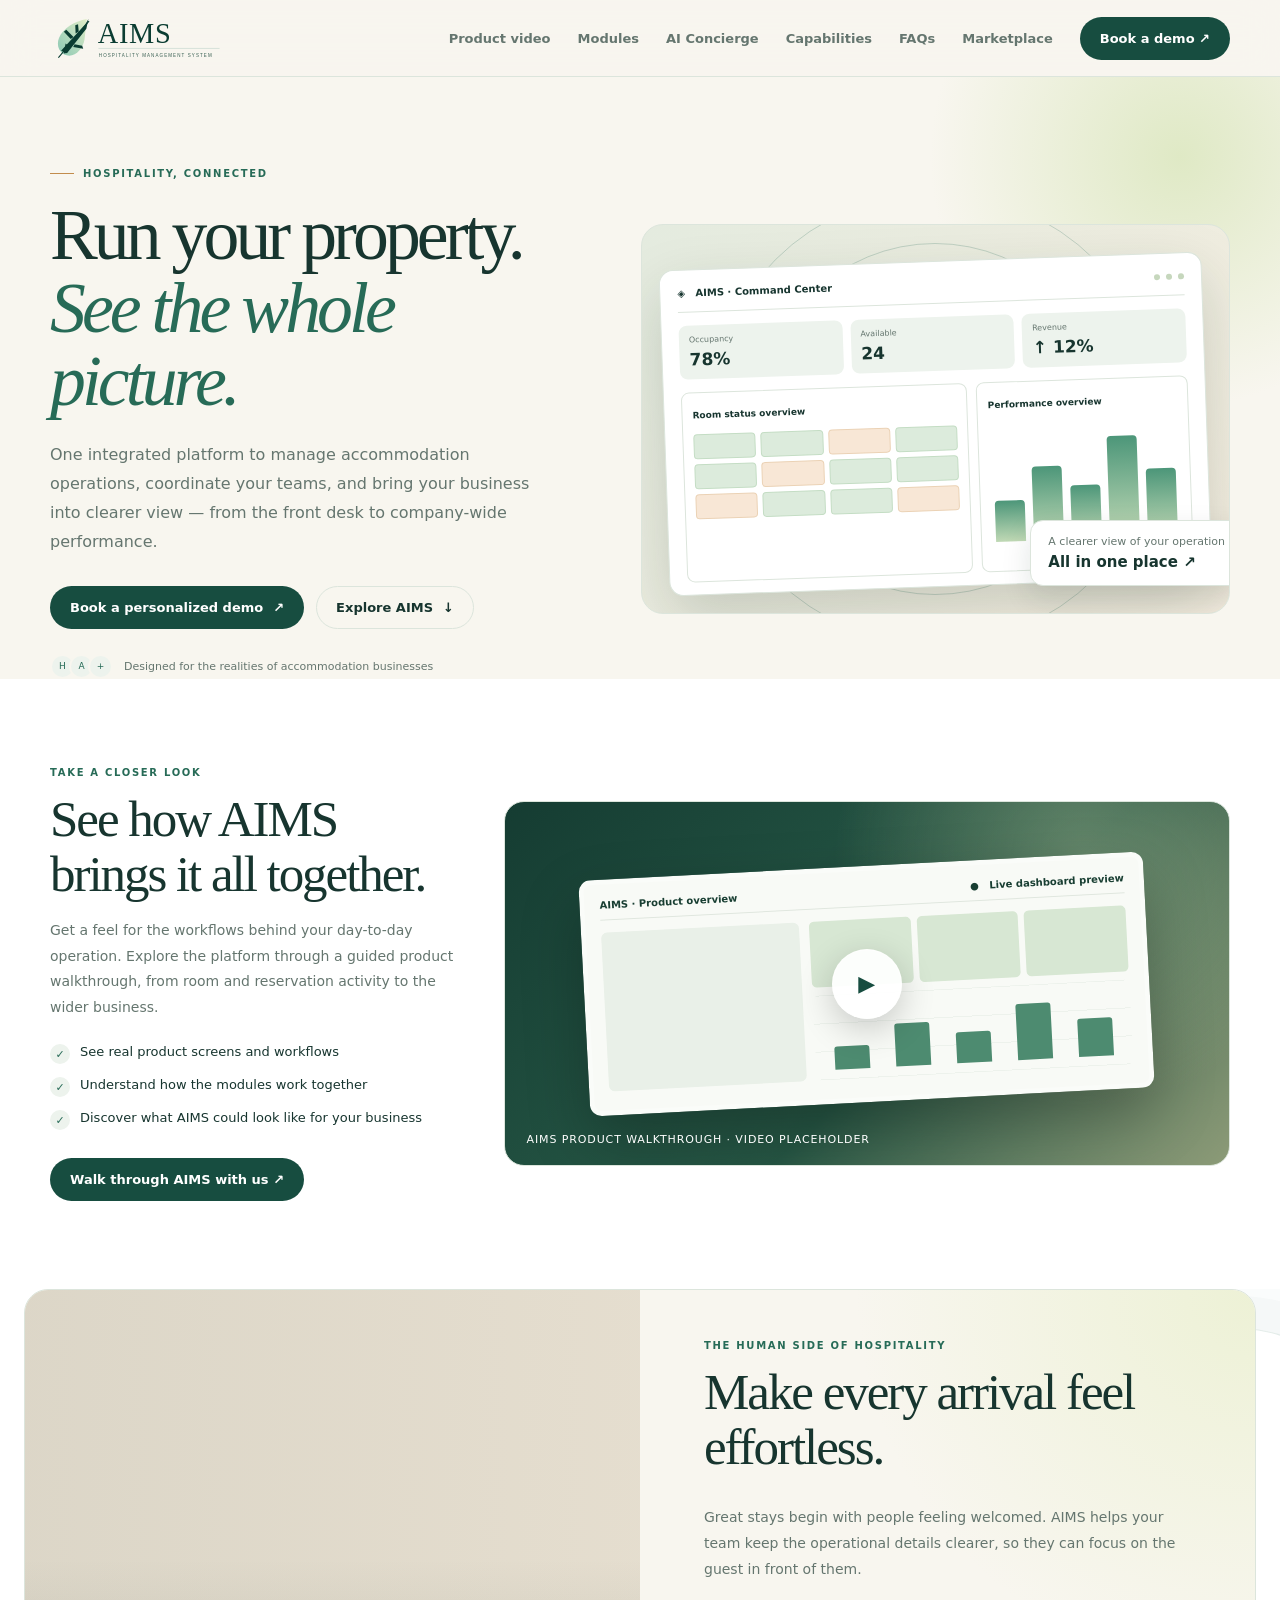
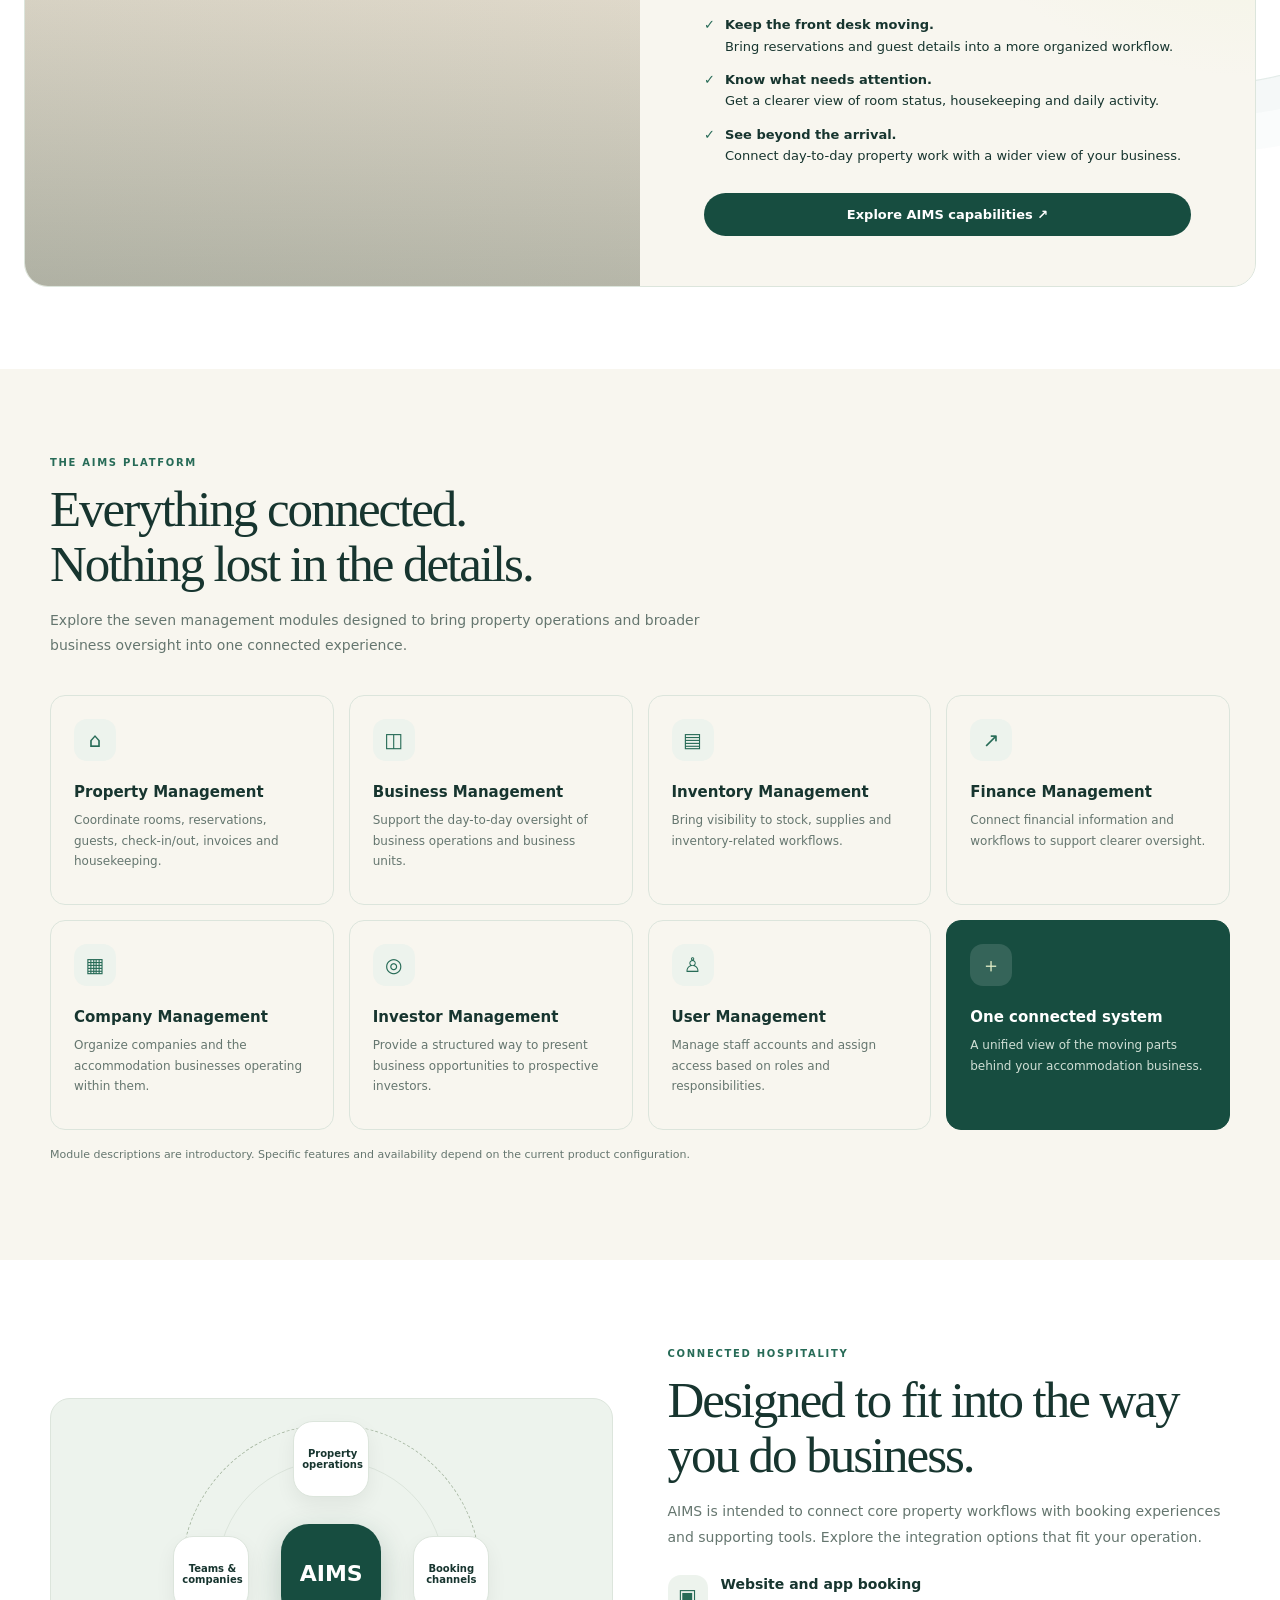
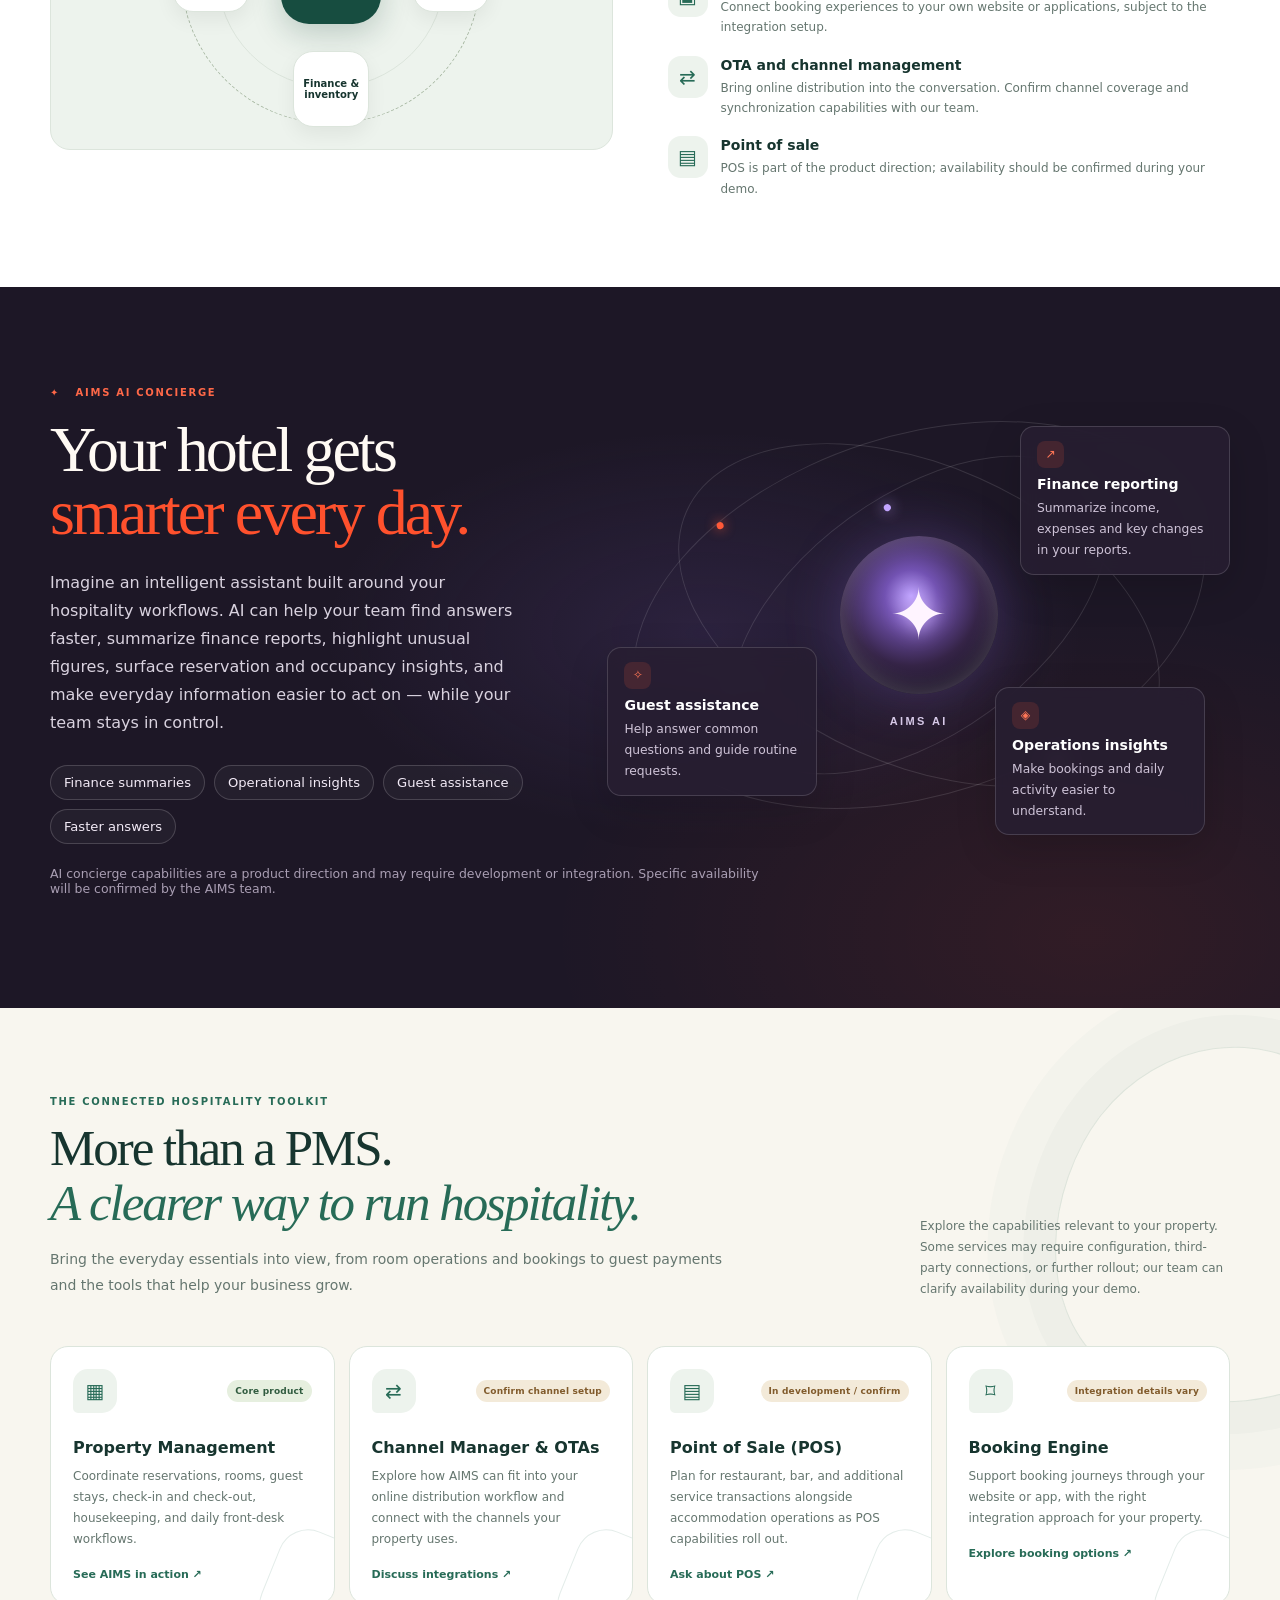
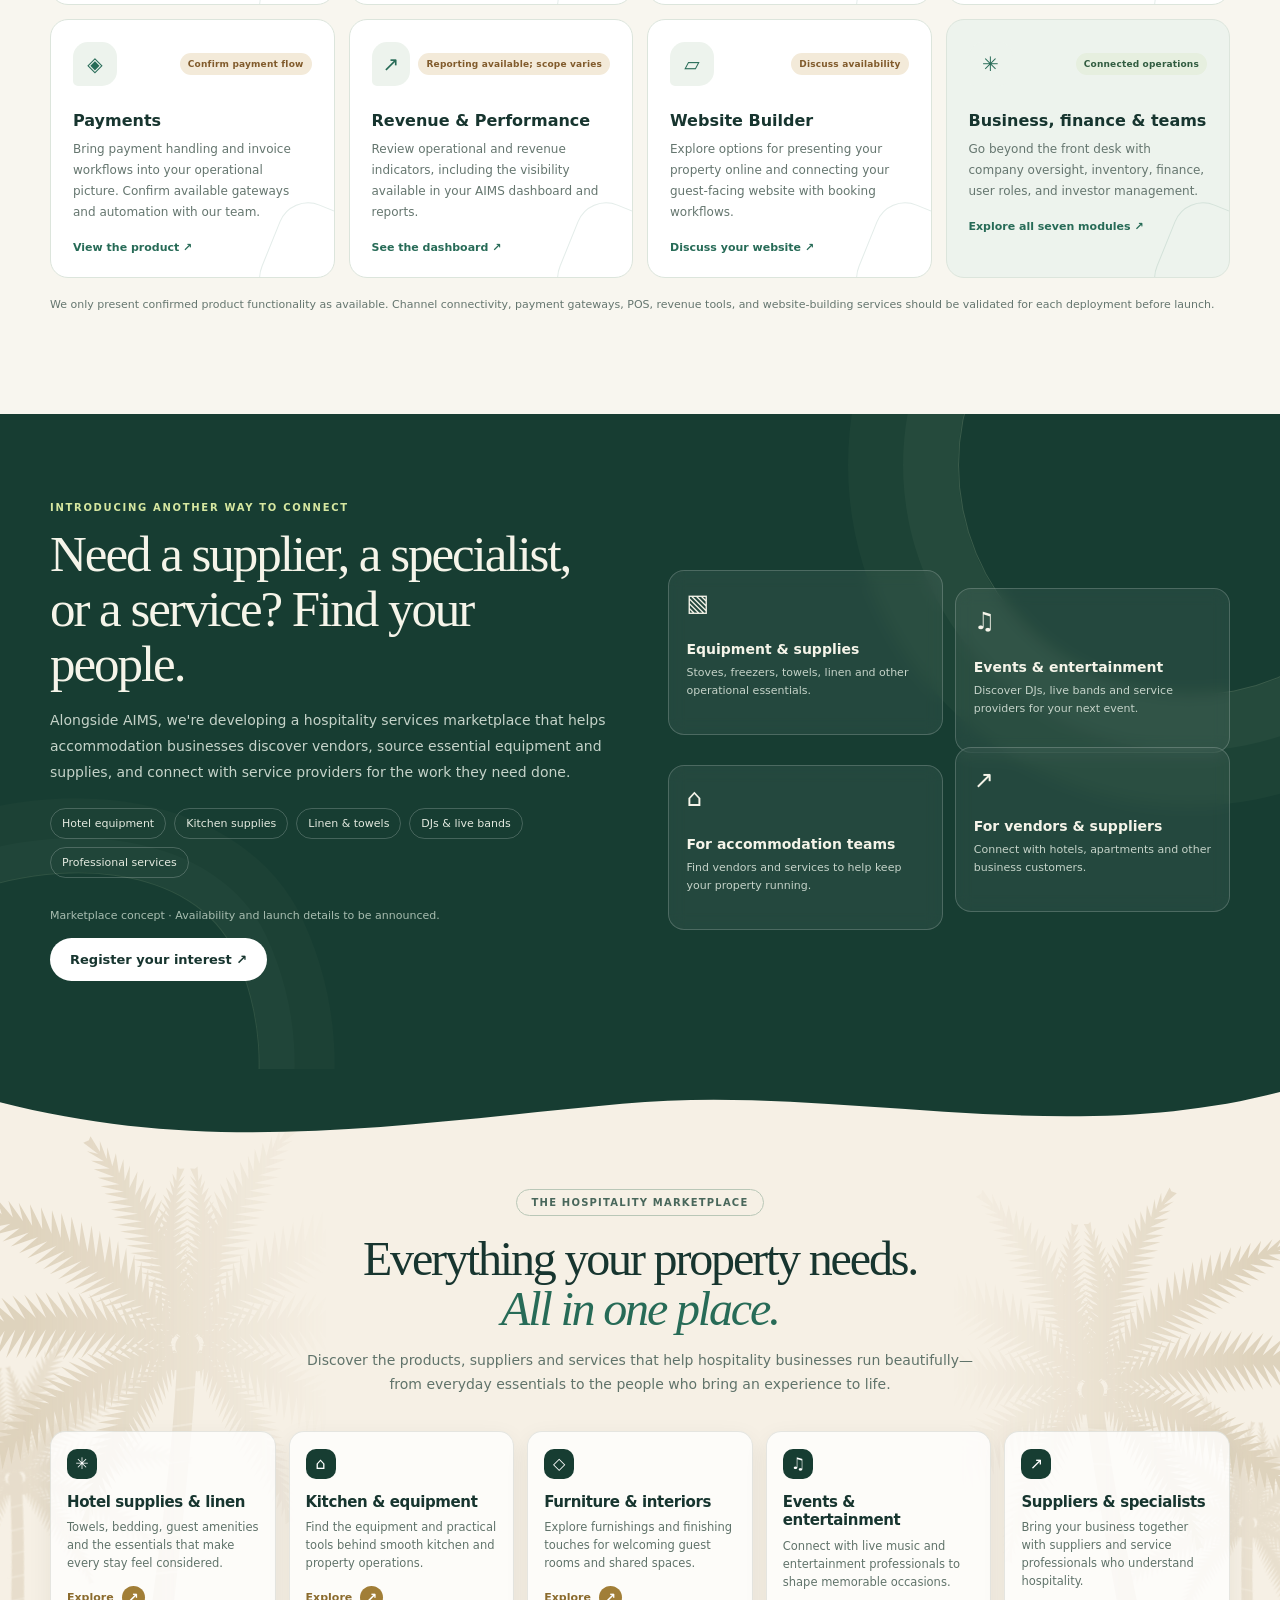
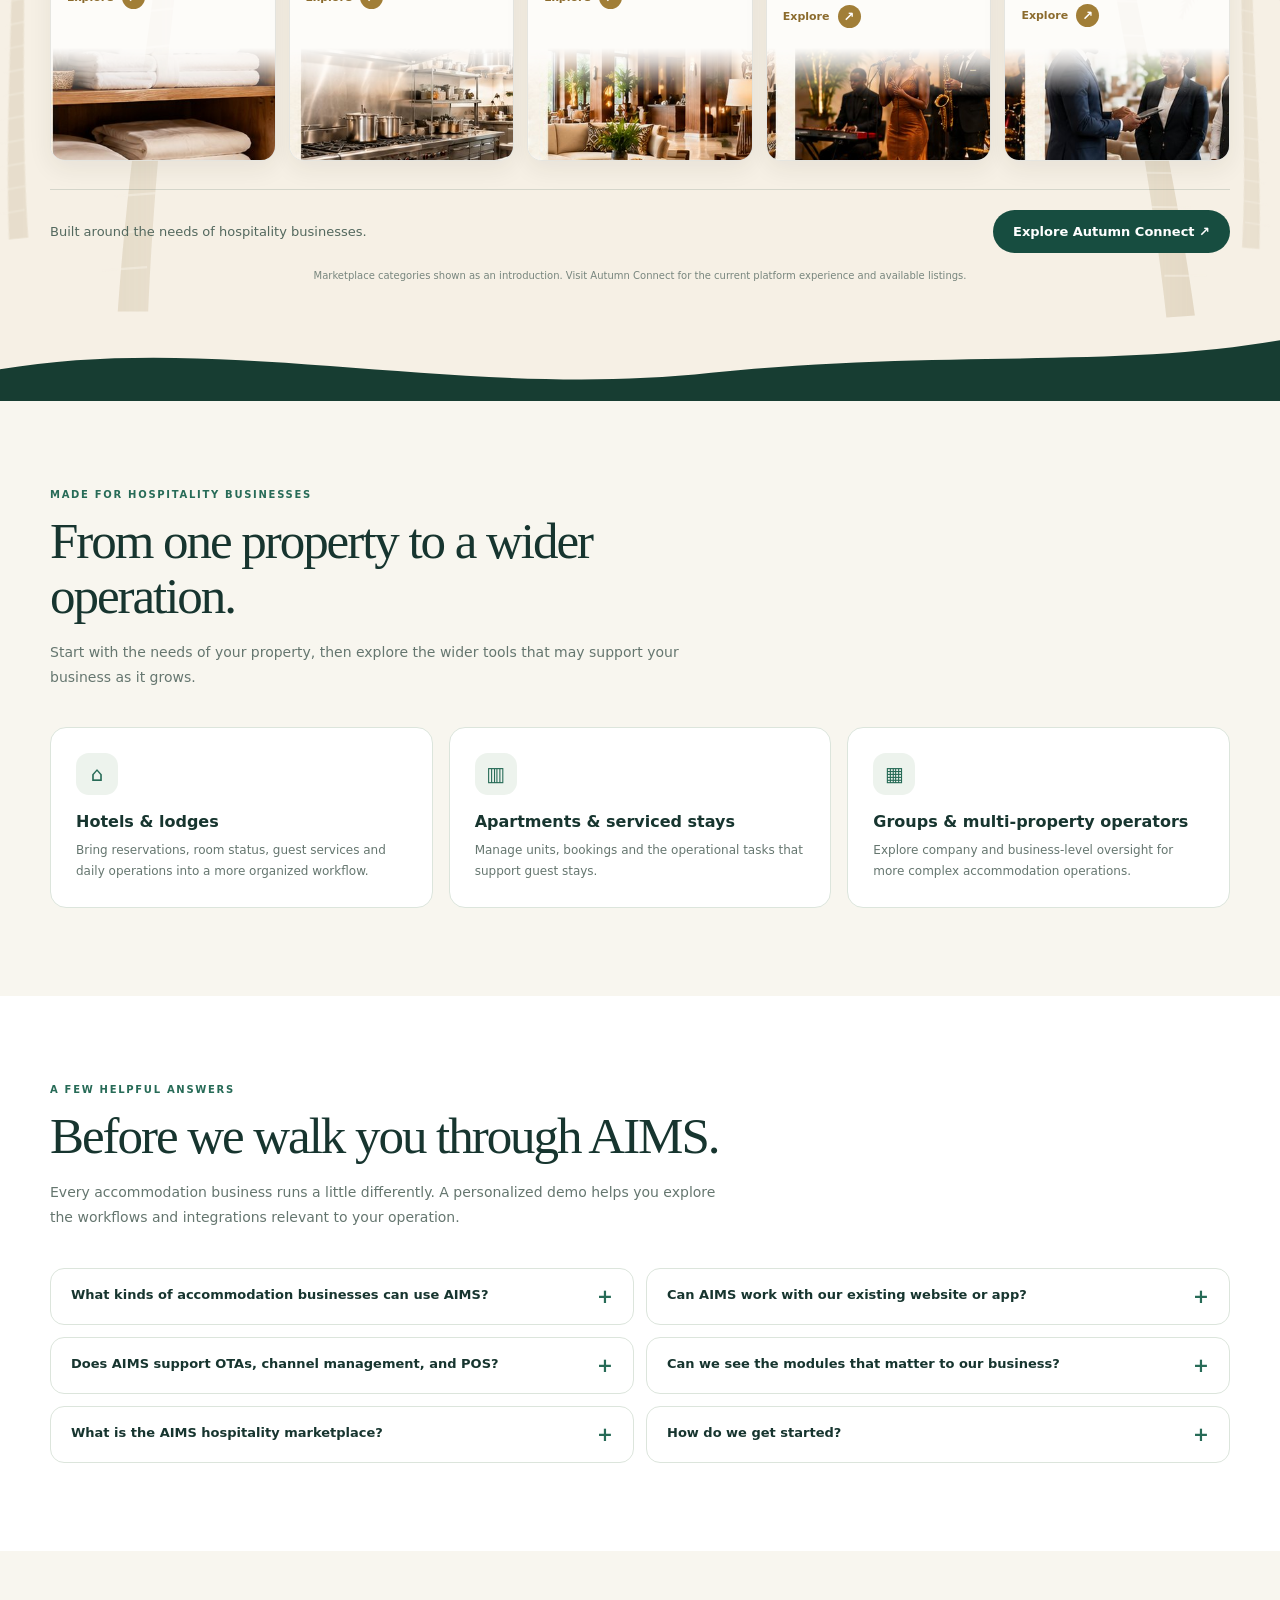
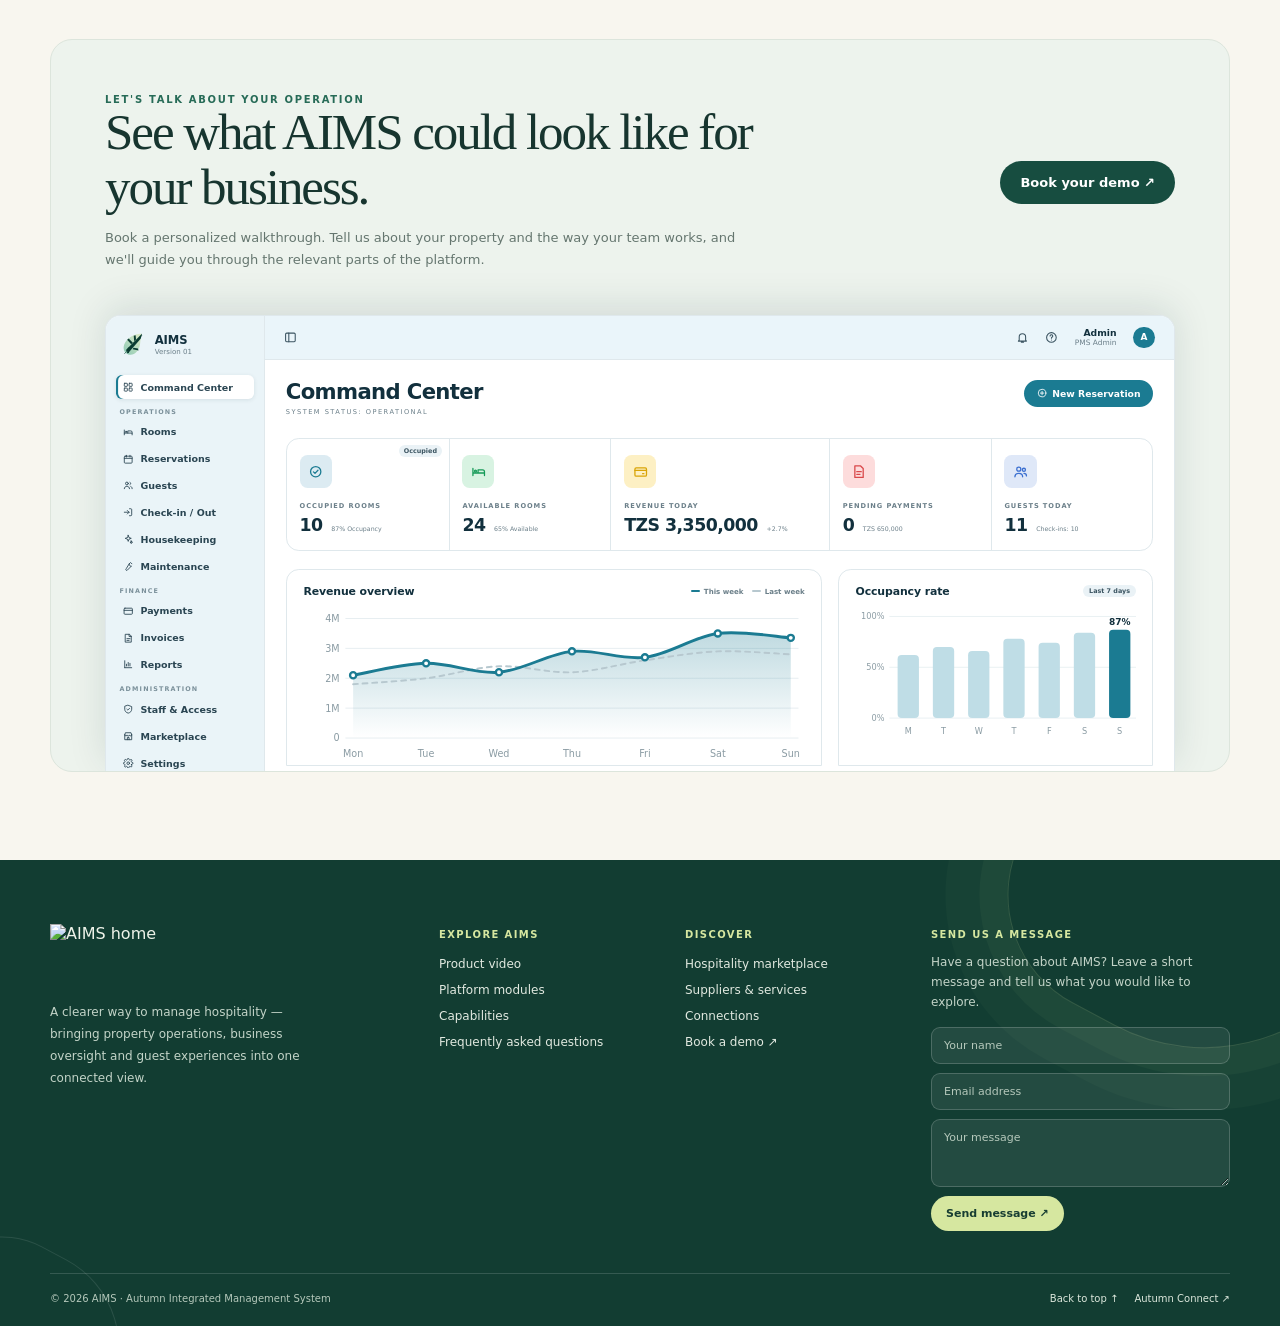
==== commit b97c5c11: "modify index.html" ====
--- a/index.html
+++ b/index.html
@@ -558,8 +558,14 @@
     </div>
   </div>
 </section>
-<section class="section" style="padding-top:0">
-  <div class="wrap"><div class="cta-panel"><div><div class="kicker">Let's talk about your operation</div><h2>See what AIMS could look like for your business.</h2><p>Book a personalized walkthrough. Tell us about your property and the way your team works, and we'll guide you through the relevant parts of the platform.</p></div><button class="btn btn-primary" data-demo>Book your demo ↗</button><div class="cta-device" aria-hidden="true"><div class="pms"><aside class="pms-side"><div class="pms-brand"><img src="assets/images/aims-mark.svg" alt="" width="128" height="128"><span><b>AIMS</b><small>Version 01</small></span></div><span class="pms-nav is-active"><svg viewBox="0 0 24 24" fill="none" stroke="currentColor" stroke-width="2" stroke-linecap="round" stroke-linejoin="round"><rect x="3" y="3" width="7" height="7" rx="1"/><rect x="14" y="3" width="7" height="7" rx="1"/><rect x="3" y="14" width="7" height="7" rx="1"/><rect x="14" y="14" width="7" height="7" rx="1"/></svg>Command Center</span><span class="pms-group">Operations</span><span class="pms-nav"><svg viewBox="0 0 24 24" fill="none" stroke="currentColor" stroke-width="2" stroke-linecap="round" stroke-linejoin="round"><path d="M3 18V7M3 14h18v4M21 14v-2a3 3 0 0 0-3-3h-7v5"/><circle cx="7" cy="11" r="1.5"/></svg>Rooms</span><span class="pms-nav"><svg viewBox="0 0 24 24" fill="none" stroke="currentColor" stroke-width="2" stroke-linecap="round" stroke-linejoin="round"><rect x="3" y="5" width="18" height="16" rx="2"/><path d="M3 10h18M8 3v4M16 3v4"/></svg>Reservations</span><span class="pms-nav"><svg viewBox="0 0 24 24" fill="none" stroke="currentColor" stroke-width="2" stroke-linecap="round" stroke-linejoin="round"><circle cx="9" cy="8" r="3.2"/><path d="M3 20c0-3.3 2.7-5.5 6-5.5s6 2.2 6 5.5M16 5.3a3 3 0 0 1 0 5.4M18 14.8c1.8.6 3 2.3 3 5.2"/></svg>Guests</span><span class="pms-nav"><svg viewBox="0 0 24 24" fill="none" stroke="currentColor" stroke-width="2" stroke-linecap="round" stroke-linejoin="round"><path d="M15 4h3a2 2 0 0 1 2 2v12a2 2 0 0 1-2 2h-3M10 8l4 4-4 4M14 12H3"/></svg>Check-in / Out</span><span class="pms-nav"><svg viewBox="0 0 24 24" fill="none" stroke="currentColor" stroke-width="2" stroke-linecap="round" stroke-linejoin="round"><path d="M12 3l1.8 5.2L19 10l-5.2 1.8L12 17l-1.8-5.2L5 10l5.2-1.8zM19 16l.8 2.2L22 19l-2.2.8L19 22l-.8-2.2L16 19l2.2-.8z"/></svg>Housekeeping</span><span class="pms-nav"><svg viewBox="0 0 24 24" fill="none" stroke="currentColor" stroke-width="2" stroke-linecap="round" stroke-linejoin="round"><path d="M14.5 6.5a4 4 0 0 0 5 5L10 21a2.1 2.1 0 0 1-3-3z"/><path d="M14.5 6.5l3-3 3 3"/></svg>Maintenance</span><span class="pms-group">Finance</span><span class="pms-nav"><svg viewBox="0 0 24 24" fill="none" stroke="currentColor" stroke-width="2" stroke-linecap="round" stroke-linejoin="round"><rect x="2.5" y="5" width="19" height="14" rx="2"/><path d="M2.5 10h19"/></svg>Payments</span><span class="pms-nav"><svg viewBox="0 0 24 24" fill="none" stroke="currentColor" stroke-width="2" stroke-linecap="round" stroke-linejoin="round"><path d="M6 3h9l4 4v14H6z"/><path d="M14 3v5h5M9 13h7M9 17h5"/></svg>Invoices</span><span class="pms-nav"><svg viewBox="0 0 24 24" fill="none" stroke="currentColor" stroke-width="2" stroke-linecap="round" stroke-linejoin="round"><path d="M4 20V4M4 20h16"/><path d="M8 16v-4M12 16V8M16 16v-6"/></svg>Reports</span><span class="pms-group">Administration</span><span class="pms-nav"><svg viewBox="0 0 24 24" fill="none" stroke="currentColor" stroke-width="2" stroke-linecap="round" stroke-linejoin="round"><path d="M12 3l8 3v6c0 4.5-3.2 7.8-8 9-4.8-1.2-8-4.5-8-9V6z"/><path d="M9 12l2 2 4-4"/></svg>Staff & Access</span><span class="pms-nav"><svg viewBox="0 0 24 24" fill="none" stroke="currentColor" stroke-width="2" stroke-linecap="round" stroke-linejoin="round"><path d="M4 9l1.5-5h13L20 9M4 9v11h16V9M4 9a2.7 2.7 0 0 0 5.3 0 2.7 2.7 0 0 0 5.4 0A2.7 2.7 0 0 0 20 9M10 20v-5h4v5"/></svg>Marketplace</span><span class="pms-nav"><svg viewBox="0 0 24 24" fill="none" stroke="currentColor" stroke-width="2" stroke-linecap="round" stroke-linejoin="round"><circle cx="12" cy="12" r="3"/><path d="M19.4 15a1.7 1.7 0 0 0 .3 1.8l.1.1a2 2 0 1 1-2.8 2.8l-.1-.1a1.7 1.7 0 0 0-1.8-.3 1.7 1.7 0 0 0-1 1.5V21a2 2 0 1 1-4 0v-.1a1.7 1.7 0 0 0-1.1-1.5 1.7 1.7 0 0 0-1.8.3l-.1.1a2 2 0 1 1-2.8-2.8l.1-.1a1.7 1.7 0 0 0 .3-1.8 1.7 1.7 0 0 0-1.5-1H3a2 2 0 1 1 0-4h.1a1.7 1.7 0 0 0 1.5-1.1 1.7 1.7 0 0 0-.3-1.8l-.1-.1a2 2 0 1 1 2.8-2.8l.1.1a1.7 1.7 0 0 0 1.8.3H9a1.7 1.7 0 0 0 1-1.5V3a2 2 0 1 1 4 0v.1a1.7 1.7 0 0 0 1 1.5 1.7 1.7 0 0 0 1.8-.3l.1-.1a2 2 0 1 1 2.8 2.8l-.1.1a1.7 1.7 0 0 0-.3 1.8V9a1.7 1.7 0 0 0 1.5 1H21a2 2 0 1 1 0 4h-.1a1.7 1.7 0 0 0-1.5 1z"/></svg>Settings</span></aside><div class="pms-main"><div class="pms-top"><span class="pms-top-ico"><svg viewBox="0 0 24 24" fill="none" stroke="currentColor" stroke-width="2" stroke-linecap="round" stroke-linejoin="round" ><rect x="3" y="4" width="18" height="16" rx="2"/><path d="M9 4v16"/></svg></span><span class="pms-top-right"><span class="pms-top-ico"><svg viewBox="0 0 24 24" fill="none" stroke="currentColor" stroke-width="2" stroke-linecap="round" stroke-linejoin="round" ><path d="M6 17V11a6 6 0 0 1 12 0v6l1.5 2h-15zM10 21h4"/></svg></span><span class="pms-top-ico"><svg viewBox="0 0 24 24" fill="none" stroke="currentColor" stroke-width="2" stroke-linecap="round" stroke-linejoin="round" ><circle cx="12" cy="12" r="9"/><path d="M9.5 9.5a2.5 2.5 0 1 1 3.6 2.2c-.7.4-1.1 1-1.1 1.8M12 17h.01"/></svg></span><span class="pms-user"><b>Admin</b><small>PMS Admin</small></span><span class="pms-avatar">A</span></span></div><div class="pms-body"><div class="pms-title"><div><h3>Command Center</h3><p>System status: operational</p></div><span class="pms-btn"><svg viewBox="0 0 24 24" fill="none" stroke="currentColor" stroke-width="2" stroke-linecap="round" stroke-linejoin="round" ><circle cx="12" cy="12" r="9"/><path d="M12 8v8M8 12h8"/></svg>New Reservation</span></div><div class="pms-kpis"><div class="pms-kpi"><span class="pms-badge">Occupied</span><span class="pms-kpi-ico" style="color:#1b7b92;background:#dcebf2"><svg viewBox="0 0 24 24" fill="none" stroke="currentColor" stroke-width="2" stroke-linecap="round" stroke-linejoin="round" ><circle cx="12" cy="12" r="8"/><path d="M8.5 12.2l2.4 2.4 4.6-4.8"/></svg></span><span class="pms-kpi-label">Occupied rooms</span><span class="pms-kpi-value">10<small>87% Occupancy</small></span></div><div class="pms-kpi"><span class="pms-kpi-ico" style="color:#169a58;background:#d8f3e2"><svg viewBox="0 0 24 24" fill="none" stroke="currentColor" stroke-width="2" stroke-linecap="round" stroke-linejoin="round" ><path d="M3 18V7M3 14h18v4M21 14v-2a3 3 0 0 0-3-3h-7v5"/><circle cx="7" cy="11" r="1.5"/></svg></span><span class="pms-kpi-label">Available rooms</span><span class="pms-kpi-value">24<small>65% Available</small></span></div><div class="pms-kpi"><span class="pms-kpi-ico" style="color:#d9a406;background:#fdf0c4"><svg viewBox="0 0 24 24" fill="none" stroke="currentColor" stroke-width="2" stroke-linecap="round" stroke-linejoin="round" ><rect x="3" y="6" width="18" height="13" rx="2"/><path d="M3 10h18M15 15h2"/></svg></span><span class="pms-kpi-label">Revenue today</span><span class="pms-kpi-value">TZS 3,350,000<small>+2.7%</small></span></div><div class="pms-kpi"><span class="pms-kpi-ico" style="color:#d9484a;background:#fddcdc"><svg viewBox="0 0 24 24" fill="none" stroke="currentColor" stroke-width="2" stroke-linecap="round" stroke-linejoin="round" ><path d="M6 3h9l4 4v14H6z"/><path d="M9 12h7M9 16h5"/></svg></span><span class="pms-kpi-label">Pending payments</span><span class="pms-kpi-value">0<small>TZS 650,000</small></span></div><div class="pms-kpi"><span class="pms-kpi-ico" style="color:#3b6fd0;background:#dfe8f8"><svg viewBox="0 0 24 24" fill="none" stroke="currentColor" stroke-width="2" stroke-linecap="round" stroke-linejoin="round" ><circle cx="9" cy="8" r="3.2"/><path d="M3 20c0-3.3 2.7-5.5 6-5.5s6 2.2 6 5.5"/><circle cx="17" cy="9" r="2.4"/><path d="M17 14.5c2.2 0 4 1.7 4 4"/></svg></span><span class="pms-kpi-label">Guests today</span><span class="pms-kpi-value">11<small>Check-ins: 10</small></span></div></div><div class="pms-panels"><div class="pms-card"><div class="pms-card-head"><b>Revenue overview</b><span class="pms-legend"><i class="l1"></i>This week<i class="l2"></i>Last week</span></div><svg class="pms-chart" viewBox="0 0 520 166" aria-hidden="true"><defs><linearGradient id="pmsArea" x1="0" y1="0" x2="0" y2="1"><stop offset="0" stop-color="#1b7b92" stop-opacity=".28"/><stop offset="1" stop-color="#1b7b92" stop-opacity="0"/></linearGradient></defs><g stroke="#e6eef1" stroke-width="1"><path d="M44,138.0H514"/><path d="M44,107.0H514"/><path d="M44,76.0H514"/><path d="M44,45.0H514"/><path d="M44,14.0H514"/></g><g fill="#8a9ba3" font-size="10"><text x="38" y="141.5" text-anchor="end">0</text><text x="38" y="110.5" text-anchor="end">1M</text><text x="38" y="79.5" text-anchor="end">2M</text><text x="38" y="48.5" text-anchor="end">3M</text><text x="38" y="17.5" text-anchor="end">4M</text><text x="52.0" y="158" text-anchor="middle">Mon</text><text x="127.7" y="158" text-anchor="middle">Tue</text><text x="203.3" y="158" text-anchor="middle">Wed</text><text x="279.0" y="158" text-anchor="middle">Thu</text><text x="354.7" y="158" text-anchor="middle">Fri</text><text x="430.3" y="158" text-anchor="middle">Sat</text><text x="506.0" y="158" text-anchor="middle">Sun</text></g><path d="M52.0,72.9 C64.6,70.8 102.4,61.0 127.7,60.5 C152.9,60.0 178.1,71.9 203.3,69.8 C228.6,67.7 253.8,50.7 279.0,48.1 C304.2,45.5 329.4,57.4 354.7,54.3 C379.9,51.2 405.1,32.9 430.3,29.5 C455.6,26.1 493.4,33.4 506.0,34.1 L506.0,138 L52.0,138Z" fill="url(#pmsArea)"/><path d="M52.0,82.2 C64.6,81.2 102.4,79.1 127.7,76.0 C152.9,72.9 178.1,64.6 203.3,63.6 C228.6,62.6 253.8,70.8 279.0,69.8 C304.2,68.8 329.4,61.0 354.7,57.4 C379.9,53.8 405.1,49.1 430.3,48.1 C455.6,47.1 493.4,50.7 506.0,51.2" fill="none" stroke="#b7c8cf" stroke-width="2" stroke-dasharray="5 5" stroke-linecap="round"/><path d="M52.0,72.9 C64.6,70.8 102.4,61.0 127.7,60.5 C152.9,60.0 178.1,71.9 203.3,69.8 C228.6,67.7 253.8,50.7 279.0,48.1 C304.2,45.5 329.4,57.4 354.7,54.3 C379.9,51.2 405.1,32.9 430.3,29.5 C455.6,26.1 493.4,33.4 506.0,34.1" fill="none" stroke="#1b7b92" stroke-width="3" stroke-linecap="round"/><g fill="#fff" stroke="#1b7b92" stroke-width="2.4"><circle cx="52.0" cy="72.9" r="3.2"/><circle cx="127.7" cy="60.5" r="3.2"/><circle cx="203.3" cy="69.8" r="3.2"/><circle cx="279.0" cy="48.1" r="3.2"/><circle cx="354.7" cy="54.3" r="3.2"/><circle cx="430.3" cy="29.5" r="3.2"/><circle cx="506.0" cy="34.1" r="3.2"/></g></svg></div><div class="pms-card"><div class="pms-card-head"><b>Occupancy rate</b><span class="pms-chip">Last 7 days</span></div><svg class="pms-chart" viewBox="0 0 342 166" aria-hidden="true"><g stroke="#e6eef1" stroke-width="1"><path d="M42,138.0H346"/><path d="M42,76.0H346"/><path d="M42,14.0H346"/></g><g fill="#8a9ba3" font-size="10"><text x="36" y="141.5" text-anchor="end">0%</text><text x="36" y="79.5" text-anchor="end">50%</text><text x="36" y="17.5" text-anchor="end">100%</text></g><rect x="52" y="61.1" width="26" height="76.9" rx="5" fill="#bfdde6"/><text x="65" y="158" text-anchor="middle" fill="#8a9ba3" font-size="10">M</text><rect x="95" y="51.2" width="26" height="86.8" rx="5" fill="#bfdde6"/><text x="108" y="158" text-anchor="middle" fill="#8a9ba3" font-size="10">T</text><rect x="138" y="56.2" width="26" height="81.8" rx="5" fill="#bfdde6"/><text x="151" y="158" text-anchor="middle" fill="#8a9ba3" font-size="10">W</text><rect x="181" y="41.3" width="26" height="96.7" rx="5" fill="#bfdde6"/><text x="194" y="158" text-anchor="middle" fill="#8a9ba3" font-size="10">T</text><rect x="224" y="46.2" width="26" height="91.8" rx="5" fill="#bfdde6"/><text x="237" y="158" text-anchor="middle" fill="#8a9ba3" font-size="10">F</text><rect x="267" y="33.8" width="26" height="104.2" rx="5" fill="#bfdde6"/><text x="280" y="158" text-anchor="middle" fill="#8a9ba3" font-size="10">S</text><rect x="310" y="30.1" width="26" height="107.9" rx="5" fill="#1b7b92"/><text x="323" y="158" text-anchor="middle" fill="#8a9ba3" font-size="10">S</text><text x="323" y="24.1" text-anchor="middle" fill="#12303d" font-size="11" font-weight="700">87%</text></svg></div></div></div></div></div></div></div></div>
+<section class="section" style="padding-top:10">
+  <div class="wrap"><div class="cta-panel"><div><div class="kicker">Let's talk about your operation</div>
+  <h2>See what AIMS could look like for your business.</h2>
+  <p>Book a personalized walkthrough. Tell us about your property and the way your team works, and we'll guide you through the relevant parts of the platform.</p>
+</div>
+  <button class="btn btn-primary" data-demo>Book your demo ↗</button>
+  <div class="cta-device" aria-hidden="true">
+  <div class="pms"><aside class="pms-side"><div class="pms-brand"><img src="assets/images/aims-mark.svg" alt="" width="128" height="128"><span><b>AIMS</b><small>Version 01</small></span></div><span class="pms-nav is-active"><svg viewBox="0 0 24 24" fill="none" stroke="currentColor" stroke-width="2" stroke-linecap="round" stroke-linejoin="round"><rect x="3" y="3" width="7" height="7" rx="1"/><rect x="14" y="3" width="7" height="7" rx="1"/><rect x="3" y="14" width="7" height="7" rx="1"/><rect x="14" y="14" width="7" height="7" rx="1"/></svg>Command Center</span><span class="pms-group">Operations</span><span class="pms-nav"><svg viewBox="0 0 24 24" fill="none" stroke="currentColor" stroke-width="2" stroke-linecap="round" stroke-linejoin="round"><path d="M3 18V7M3 14h18v4M21 14v-2a3 3 0 0 0-3-3h-7v5"/><circle cx="7" cy="11" r="1.5"/></svg>Rooms</span><span class="pms-nav"><svg viewBox="0 0 24 24" fill="none" stroke="currentColor" stroke-width="2" stroke-linecap="round" stroke-linejoin="round"><rect x="3" y="5" width="18" height="16" rx="2"/><path d="M3 10h18M8 3v4M16 3v4"/></svg>Reservations</span><span class="pms-nav"><svg viewBox="0 0 24 24" fill="none" stroke="currentColor" stroke-width="2" stroke-linecap="round" stroke-linejoin="round"><circle cx="9" cy="8" r="3.2"/><path d="M3 20c0-3.3 2.7-5.5 6-5.5s6 2.2 6 5.5M16 5.3a3 3 0 0 1 0 5.4M18 14.8c1.8.6 3 2.3 3 5.2"/></svg>Guests</span><span class="pms-nav"><svg viewBox="0 0 24 24" fill="none" stroke="currentColor" stroke-width="2" stroke-linecap="round" stroke-linejoin="round"><path d="M15 4h3a2 2 0 0 1 2 2v12a2 2 0 0 1-2 2h-3M10 8l4 4-4 4M14 12H3"/></svg>Check-in / Out</span><span class="pms-nav"><svg viewBox="0 0 24 24" fill="none" stroke="currentColor" stroke-width="2" stroke-linecap="round" stroke-linejoin="round"><path d="M12 3l1.8 5.2L19 10l-5.2 1.8L12 17l-1.8-5.2L5 10l5.2-1.8zM19 16l.8 2.2L22 19l-2.2.8L19 22l-.8-2.2L16 19l2.2-.8z"/></svg>Housekeeping</span><span class="pms-nav"><svg viewBox="0 0 24 24" fill="none" stroke="currentColor" stroke-width="2" stroke-linecap="round" stroke-linejoin="round"><path d="M14.5 6.5a4 4 0 0 0 5 5L10 21a2.1 2.1 0 0 1-3-3z"/><path d="M14.5 6.5l3-3 3 3"/></svg>Maintenance</span><span class="pms-group">Finance</span><span class="pms-nav"><svg viewBox="0 0 24 24" fill="none" stroke="currentColor" stroke-width="2" stroke-linecap="round" stroke-linejoin="round"><rect x="2.5" y="5" width="19" height="14" rx="2"/><path d="M2.5 10h19"/></svg>Payments</span><span class="pms-nav"><svg viewBox="0 0 24 24" fill="none" stroke="currentColor" stroke-width="2" stroke-linecap="round" stroke-linejoin="round"><path d="M6 3h9l4 4v14H6z"/><path d="M14 3v5h5M9 13h7M9 17h5"/></svg>Invoices</span><span class="pms-nav"><svg viewBox="0 0 24 24" fill="none" stroke="currentColor" stroke-width="2" stroke-linecap="round" stroke-linejoin="round"><path d="M4 20V4M4 20h16"/><path d="M8 16v-4M12 16V8M16 16v-6"/></svg>Reports</span><span class="pms-group">Administration</span><span class="pms-nav"><svg viewBox="0 0 24 24" fill="none" stroke="currentColor" stroke-width="2" stroke-linecap="round" stroke-linejoin="round"><path d="M12 3l8 3v6c0 4.5-3.2 7.8-8 9-4.8-1.2-8-4.5-8-9V6z"/><path d="M9 12l2 2 4-4"/></svg>Staff & Access</span><span class="pms-nav"><svg viewBox="0 0 24 24" fill="none" stroke="currentColor" stroke-width="2" stroke-linecap="round" stroke-linejoin="round"><path d="M4 9l1.5-5h13L20 9M4 9v11h16V9M4 9a2.7 2.7 0 0 0 5.3 0 2.7 2.7 0 0 0 5.4 0A2.7 2.7 0 0 0 20 9M10 20v-5h4v5"/></svg>Marketplace</span><span class="pms-nav"><svg viewBox="0 0 24 24" fill="none" stroke="currentColor" stroke-width="2" stroke-linecap="round" stroke-linejoin="round"><circle cx="12" cy="12" r="3"/><path d="M19.4 15a1.7 1.7 0 0 0 .3 1.8l.1.1a2 2 0 1 1-2.8 2.8l-.1-.1a1.7 1.7 0 0 0-1.8-.3 1.7 1.7 0 0 0-1 1.5V21a2 2 0 1 1-4 0v-.1a1.7 1.7 0 0 0-1.1-1.5 1.7 1.7 0 0 0-1.8.3l-.1.1a2 2 0 1 1-2.8-2.8l.1-.1a1.7 1.7 0 0 0 .3-1.8 1.7 1.7 0 0 0-1.5-1H3a2 2 0 1 1 0-4h.1a1.7 1.7 0 0 0 1.5-1.1 1.7 1.7 0 0 0-.3-1.8l-.1-.1a2 2 0 1 1 2.8-2.8l.1.1a1.7 1.7 0 0 0 1.8.3H9a1.7 1.7 0 0 0 1-1.5V3a2 2 0 1 1 4 0v.1a1.7 1.7 0 0 0 1 1.5 1.7 1.7 0 0 0 1.8-.3l.1-.1a2 2 0 1 1 2.8 2.8l-.1.1a1.7 1.7 0 0 0-.3 1.8V9a1.7 1.7 0 0 0 1.5 1H21a2 2 0 1 1 0 4h-.1a1.7 1.7 0 0 0-1.5 1z"/></svg>Settings</span></aside><div class="pms-main"><div class="pms-top"><span class="pms-top-ico"><svg viewBox="0 0 24 24" fill="none" stroke="currentColor" stroke-width="2" stroke-linecap="round" stroke-linejoin="round" ><rect x="3" y="4" width="18" height="16" rx="2"/><path d="M9 4v16"/></svg></span><span class="pms-top-right"><span class="pms-top-ico"><svg viewBox="0 0 24 24" fill="none" stroke="currentColor" stroke-width="2" stroke-linecap="round" stroke-linejoin="round" ><path d="M6 17V11a6 6 0 0 1 12 0v6l1.5 2h-15zM10 21h4"/></svg></span><span class="pms-top-ico"><svg viewBox="0 0 24 24" fill="none" stroke="currentColor" stroke-width="2" stroke-linecap="round" stroke-linejoin="round" ><circle cx="12" cy="12" r="9"/><path d="M9.5 9.5a2.5 2.5 0 1 1 3.6 2.2c-.7.4-1.1 1-1.1 1.8M12 17h.01"/></svg></span><span class="pms-user"><b>Admin</b><small>PMS Admin</small></span><span class="pms-avatar">A</span></span></div><div class="pms-body"><div class="pms-title"><div><h3>Command Center</h3><p>System status: operational</p></div><span class="pms-btn"><svg viewBox="0 0 24 24" fill="none" stroke="currentColor" stroke-width="2" stroke-linecap="round" stroke-linejoin="round" ><circle cx="12" cy="12" r="9"/><path d="M12 8v8M8 12h8"/></svg>New Reservation</span></div><div class="pms-kpis"><div class="pms-kpi"><span class="pms-badge">Occupied</span><span class="pms-kpi-ico" style="color:#1b7b92;background:#dcebf2"><svg viewBox="0 0 24 24" fill="none" stroke="currentColor" stroke-width="2" stroke-linecap="round" stroke-linejoin="round" ><circle cx="12" cy="12" r="8"/><path d="M8.5 12.2l2.4 2.4 4.6-4.8"/></svg></span><span class="pms-kpi-label">Occupied rooms</span><span class="pms-kpi-value">10<small>87% Occupancy</small></span></div><div class="pms-kpi"><span class="pms-kpi-ico" style="color:#169a58;background:#d8f3e2"><svg viewBox="0 0 24 24" fill="none" stroke="currentColor" stroke-width="2" stroke-linecap="round" stroke-linejoin="round" ><path d="M3 18V7M3 14h18v4M21 14v-2a3 3 0 0 0-3-3h-7v5"/><circle cx="7" cy="11" r="1.5"/></svg></span><span class="pms-kpi-label">Available rooms</span><span class="pms-kpi-value">24<small>65% Available</small></span></div><div class="pms-kpi"><span class="pms-kpi-ico" style="color:#d9a406;background:#fdf0c4"><svg viewBox="0 0 24 24" fill="none" stroke="currentColor" stroke-width="2" stroke-linecap="round" stroke-linejoin="round" ><rect x="3" y="6" width="18" height="13" rx="2"/><path d="M3 10h18M15 15h2"/></svg></span><span class="pms-kpi-label">Revenue today</span><span class="pms-kpi-value">TZS 3,350,000<small>+2.7%</small></span></div><div class="pms-kpi"><span class="pms-kpi-ico" style="color:#d9484a;background:#fddcdc"><svg viewBox="0 0 24 24" fill="none" stroke="currentColor" stroke-width="2" stroke-linecap="round" stroke-linejoin="round" ><path d="M6 3h9l4 4v14H6z"/><path d="M9 12h7M9 16h5"/></svg></span><span class="pms-kpi-label">Pending payments</span><span class="pms-kpi-value">0<small>TZS 650,000</small></span></div><div class="pms-kpi"><span class="pms-kpi-ico" style="color:#3b6fd0;background:#dfe8f8"><svg viewBox="0 0 24 24" fill="none" stroke="currentColor" stroke-width="2" stroke-linecap="round" stroke-linejoin="round" ><circle cx="9" cy="8" r="3.2"/><path d="M3 20c0-3.3 2.7-5.5 6-5.5s6 2.2 6 5.5"/><circle cx="17" cy="9" r="2.4"/><path d="M17 14.5c2.2 0 4 1.7 4 4"/></svg></span><span class="pms-kpi-label">Guests today</span><span class="pms-kpi-value">11<small>Check-ins: 10</small></span></div></div><div class="pms-panels"><div class="pms-card"><div class="pms-card-head"><b>Revenue overview</b><span class="pms-legend"><i class="l1"></i>This week<i class="l2"></i>Last week</span></div><svg class="pms-chart" viewBox="0 0 520 166" aria-hidden="true"><defs><linearGradient id="pmsArea" x1="0" y1="0" x2="0" y2="1"><stop offset="0" stop-color="#1b7b92" stop-opacity=".28"/><stop offset="1" stop-color="#1b7b92" stop-opacity="0"/></linearGradient></defs><g stroke="#e6eef1" stroke-width="1"><path d="M44,138.0H514"/><path d="M44,107.0H514"/><path d="M44,76.0H514"/><path d="M44,45.0H514"/><path d="M44,14.0H514"/></g><g fill="#8a9ba3" font-size="10"><text x="38" y="141.5" text-anchor="end">0</text><text x="38" y="110.5" text-anchor="end">1M</text><text x="38" y="79.5" text-anchor="end">2M</text><text x="38" y="48.5" text-anchor="end">3M</text><text x="38" y="17.5" text-anchor="end">4M</text><text x="52.0" y="158" text-anchor="middle">Mon</text><text x="127.7" y="158" text-anchor="middle">Tue</text><text x="203.3" y="158" text-anchor="middle">Wed</text><text x="279.0" y="158" text-anchor="middle">Thu</text><text x="354.7" y="158" text-anchor="middle">Fri</text><text x="430.3" y="158" text-anchor="middle">Sat</text><text x="506.0" y="158" text-anchor="middle">Sun</text></g><path d="M52.0,72.9 C64.6,70.8 102.4,61.0 127.7,60.5 C152.9,60.0 178.1,71.9 203.3,69.8 C228.6,67.7 253.8,50.7 279.0,48.1 C304.2,45.5 329.4,57.4 354.7,54.3 C379.9,51.2 405.1,32.9 430.3,29.5 C455.6,26.1 493.4,33.4 506.0,34.1 L506.0,138 L52.0,138Z" fill="url(#pmsArea)"/><path d="M52.0,82.2 C64.6,81.2 102.4,79.1 127.7,76.0 C152.9,72.9 178.1,64.6 203.3,63.6 C228.6,62.6 253.8,70.8 279.0,69.8 C304.2,68.8 329.4,61.0 354.7,57.4 C379.9,53.8 405.1,49.1 430.3,48.1 C455.6,47.1 493.4,50.7 506.0,51.2" fill="none" stroke="#b7c8cf" stroke-width="2" stroke-dasharray="5 5" stroke-linecap="round"/><path d="M52.0,72.9 C64.6,70.8 102.4,61.0 127.7,60.5 C152.9,60.0 178.1,71.9 203.3,69.8 C228.6,67.7 253.8,50.7 279.0,48.1 C304.2,45.5 329.4,57.4 354.7,54.3 C379.9,51.2 405.1,32.9 430.3,29.5 C455.6,26.1 493.4,33.4 506.0,34.1" fill="none" stroke="#1b7b92" stroke-width="3" stroke-linecap="round"/><g fill="#fff" stroke="#1b7b92" stroke-width="2.4"><circle cx="52.0" cy="72.9" r="3.2"/><circle cx="127.7" cy="60.5" r="3.2"/><circle cx="203.3" cy="69.8" r="3.2"/><circle cx="279.0" cy="48.1" r="3.2"/><circle cx="354.7" cy="54.3" r="3.2"/><circle cx="430.3" cy="29.5" r="3.2"/><circle cx="506.0" cy="34.1" r="3.2"/></g></svg></div><div class="pms-card"><div class="pms-card-head"><b>Occupancy rate</b><span class="pms-chip">Last 7 days</span></div><svg class="pms-chart" viewBox="0 0 342 166" aria-hidden="true"><g stroke="#e6eef1" stroke-width="1"><path d="M42,138.0H346"/><path d="M42,76.0H346"/><path d="M42,14.0H346"/></g><g fill="#8a9ba3" font-size="10"><text x="36" y="141.5" text-anchor="end">0%</text><text x="36" y="79.5" text-anchor="end">50%</text><text x="36" y="17.5" text-anchor="end">100%</text></g><rect x="52" y="61.1" width="26" height="76.9" rx="5" fill="#bfdde6"/><text x="65" y="158" text-anchor="middle" fill="#8a9ba3" font-size="10">M</text><rect x="95" y="51.2" width="26" height="86.8" rx="5" fill="#bfdde6"/><text x="108" y="158" text-anchor="middle" fill="#8a9ba3" font-size="10">T</text><rect x="138" y="56.2" width="26" height="81.8" rx="5" fill="#bfdde6"/><text x="151" y="158" text-anchor="middle" fill="#8a9ba3" font-size="10">W</text><rect x="181" y="41.3" width="26" height="96.7" rx="5" fill="#bfdde6"/><text x="194" y="158" text-anchor="middle" fill="#8a9ba3" font-size="10">T</text><rect x="224" y="46.2" width="26" height="91.8" rx="5" fill="#bfdde6"/><text x="237" y="158" text-anchor="middle" fill="#8a9ba3" font-size="10">F</text><rect x="267" y="33.8" width="26" height="104.2" rx="5" fill="#bfdde6"/><text x="280" y="158" text-anchor="middle" fill="#8a9ba3" font-size="10">S</text><rect x="310" y="30.1" width="26" height="107.9" rx="5" fill="#1b7b92"/><text x="323" y="158" text-anchor="middle" fill="#8a9ba3" font-size="10">S</text><text x="323" y="24.1" text-anchor="middle" fill="#12303d" font-size="11" font-weight="700">87%</text></svg></div></div></div></div></div></div></div></div>
 </section>
 </main>
 <footer class="footer">
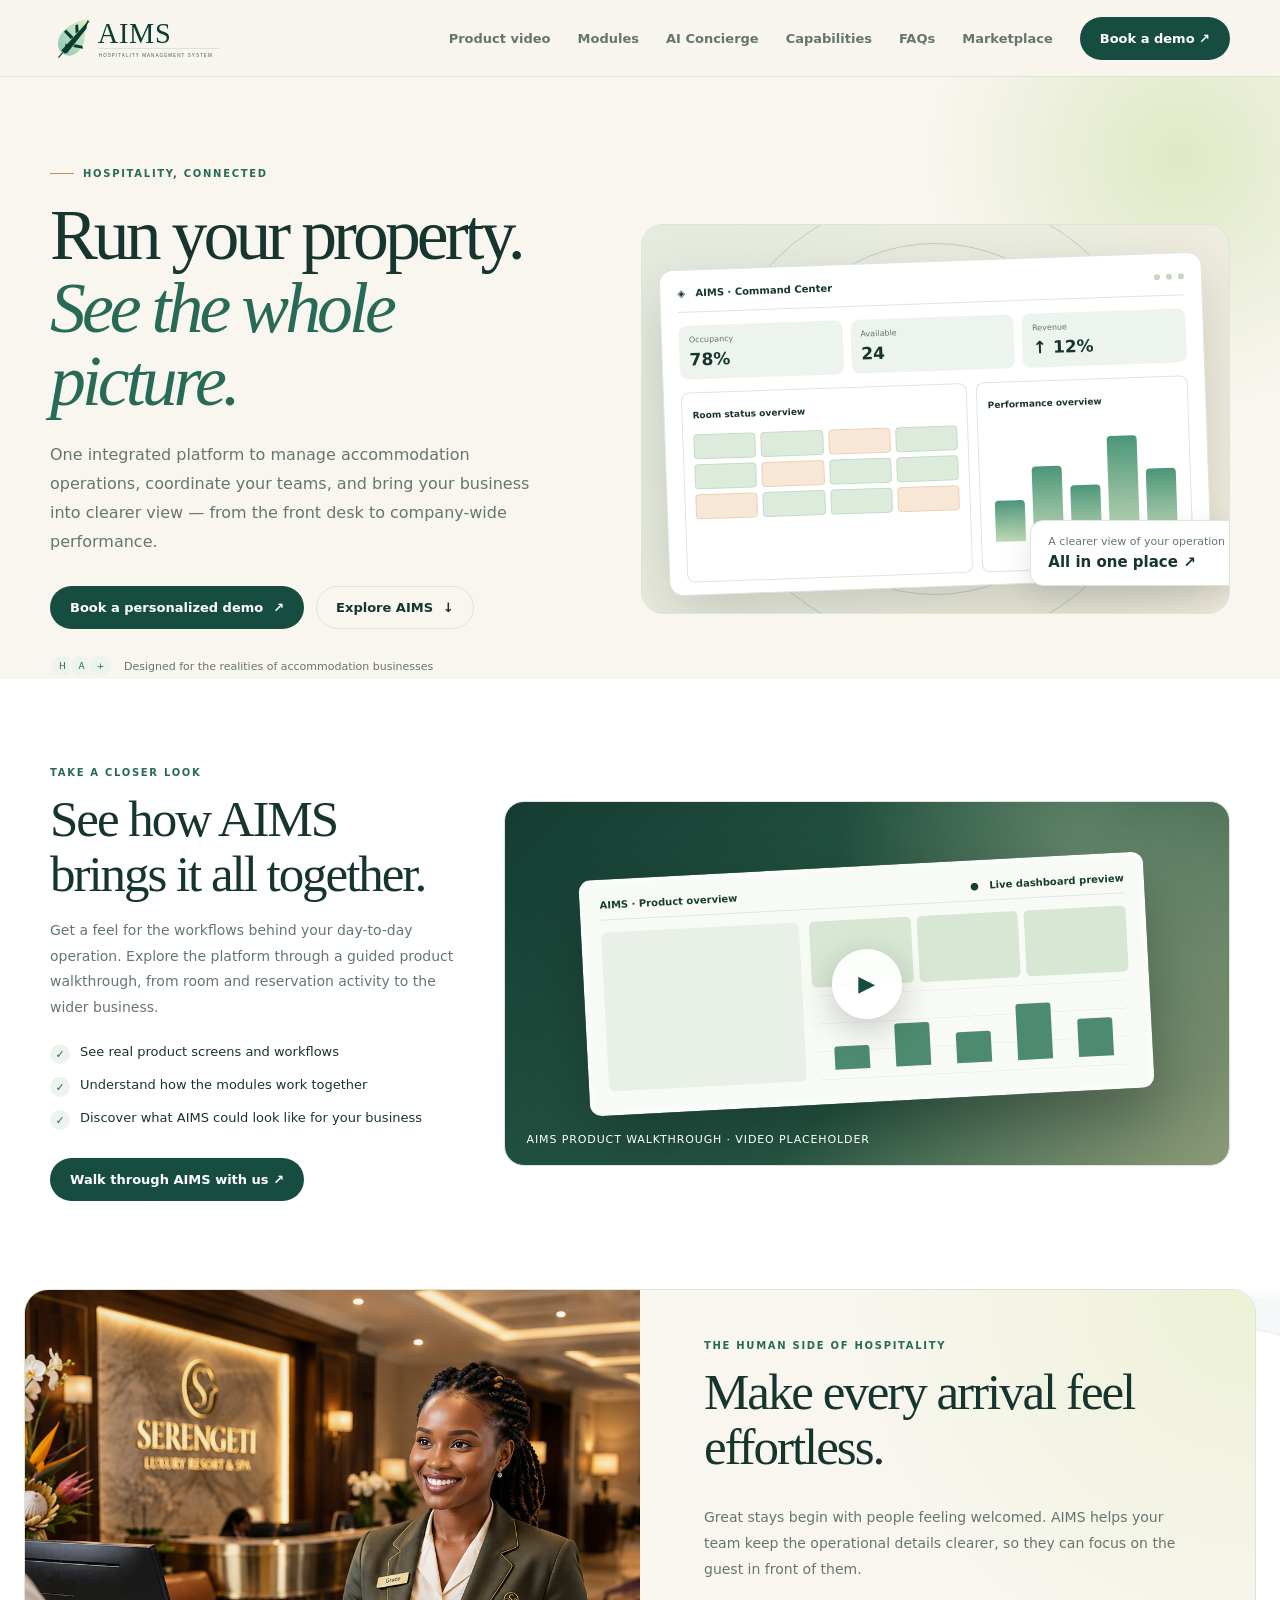
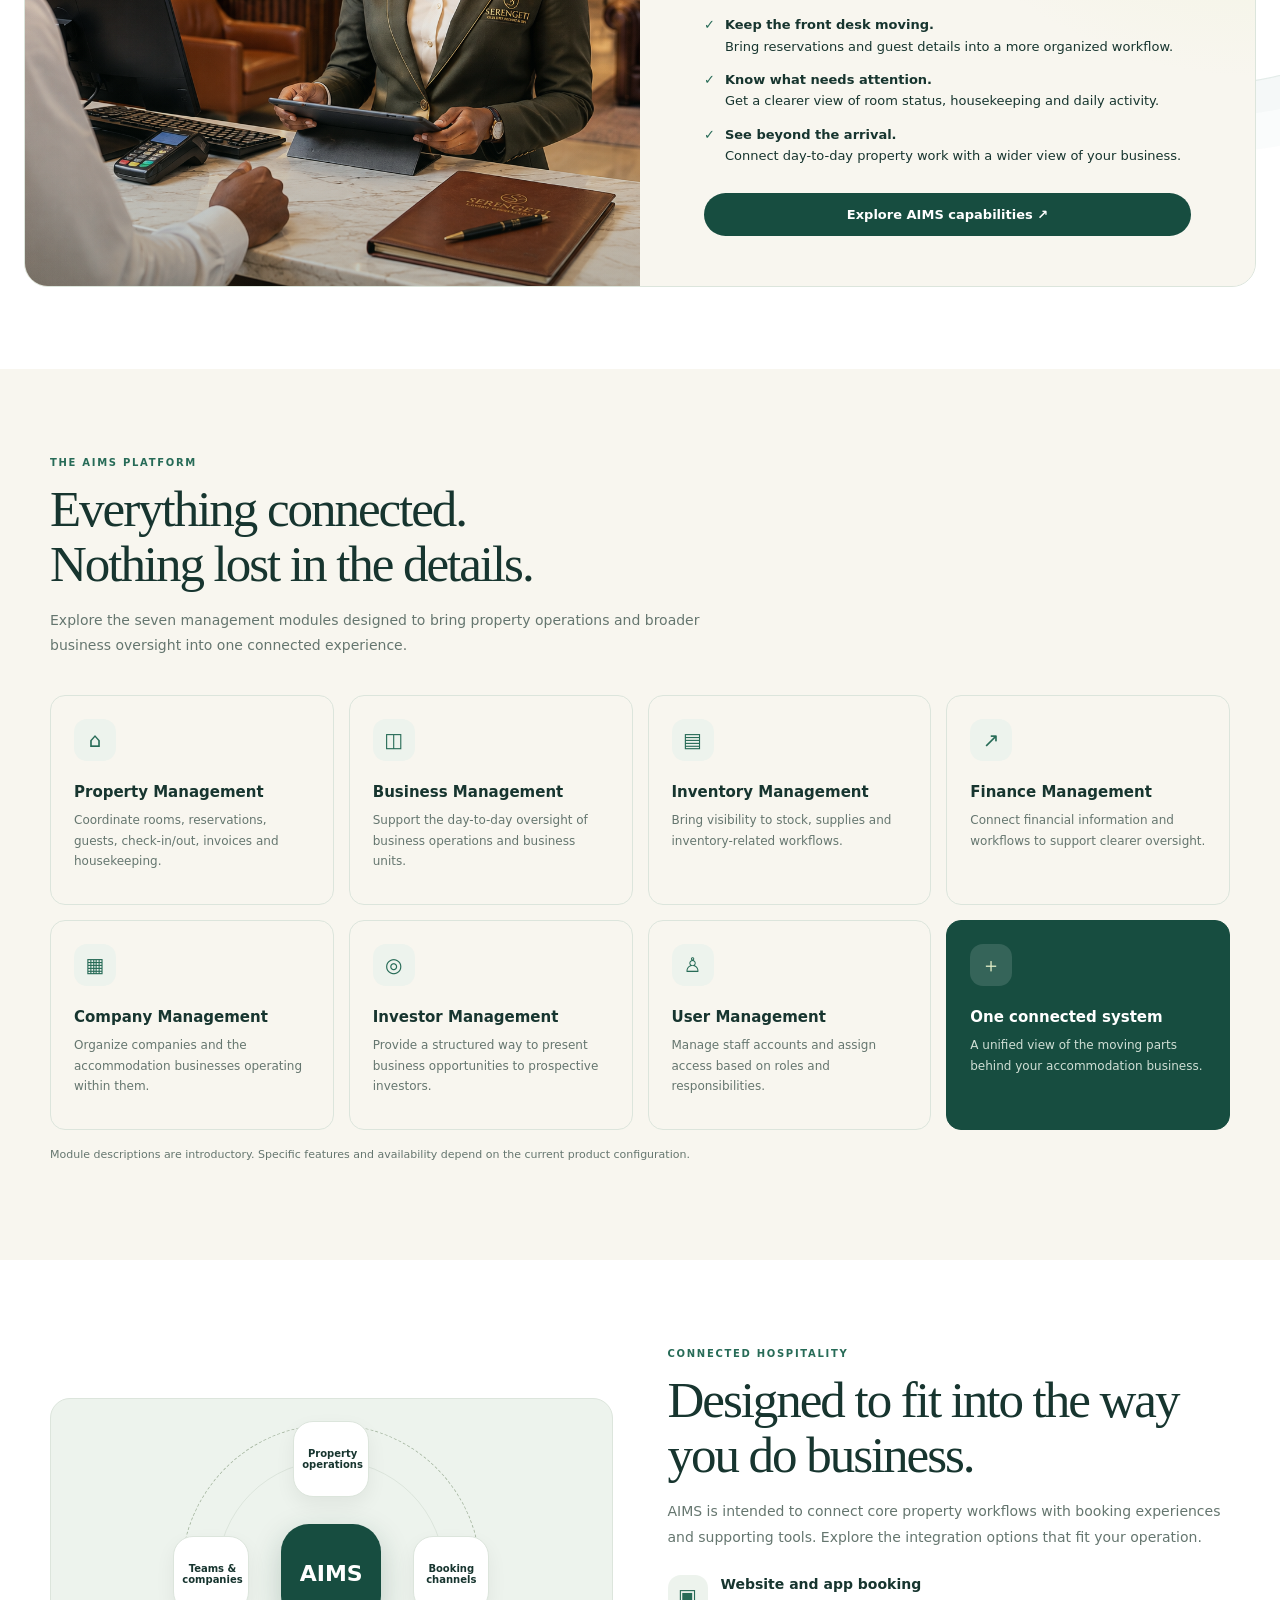
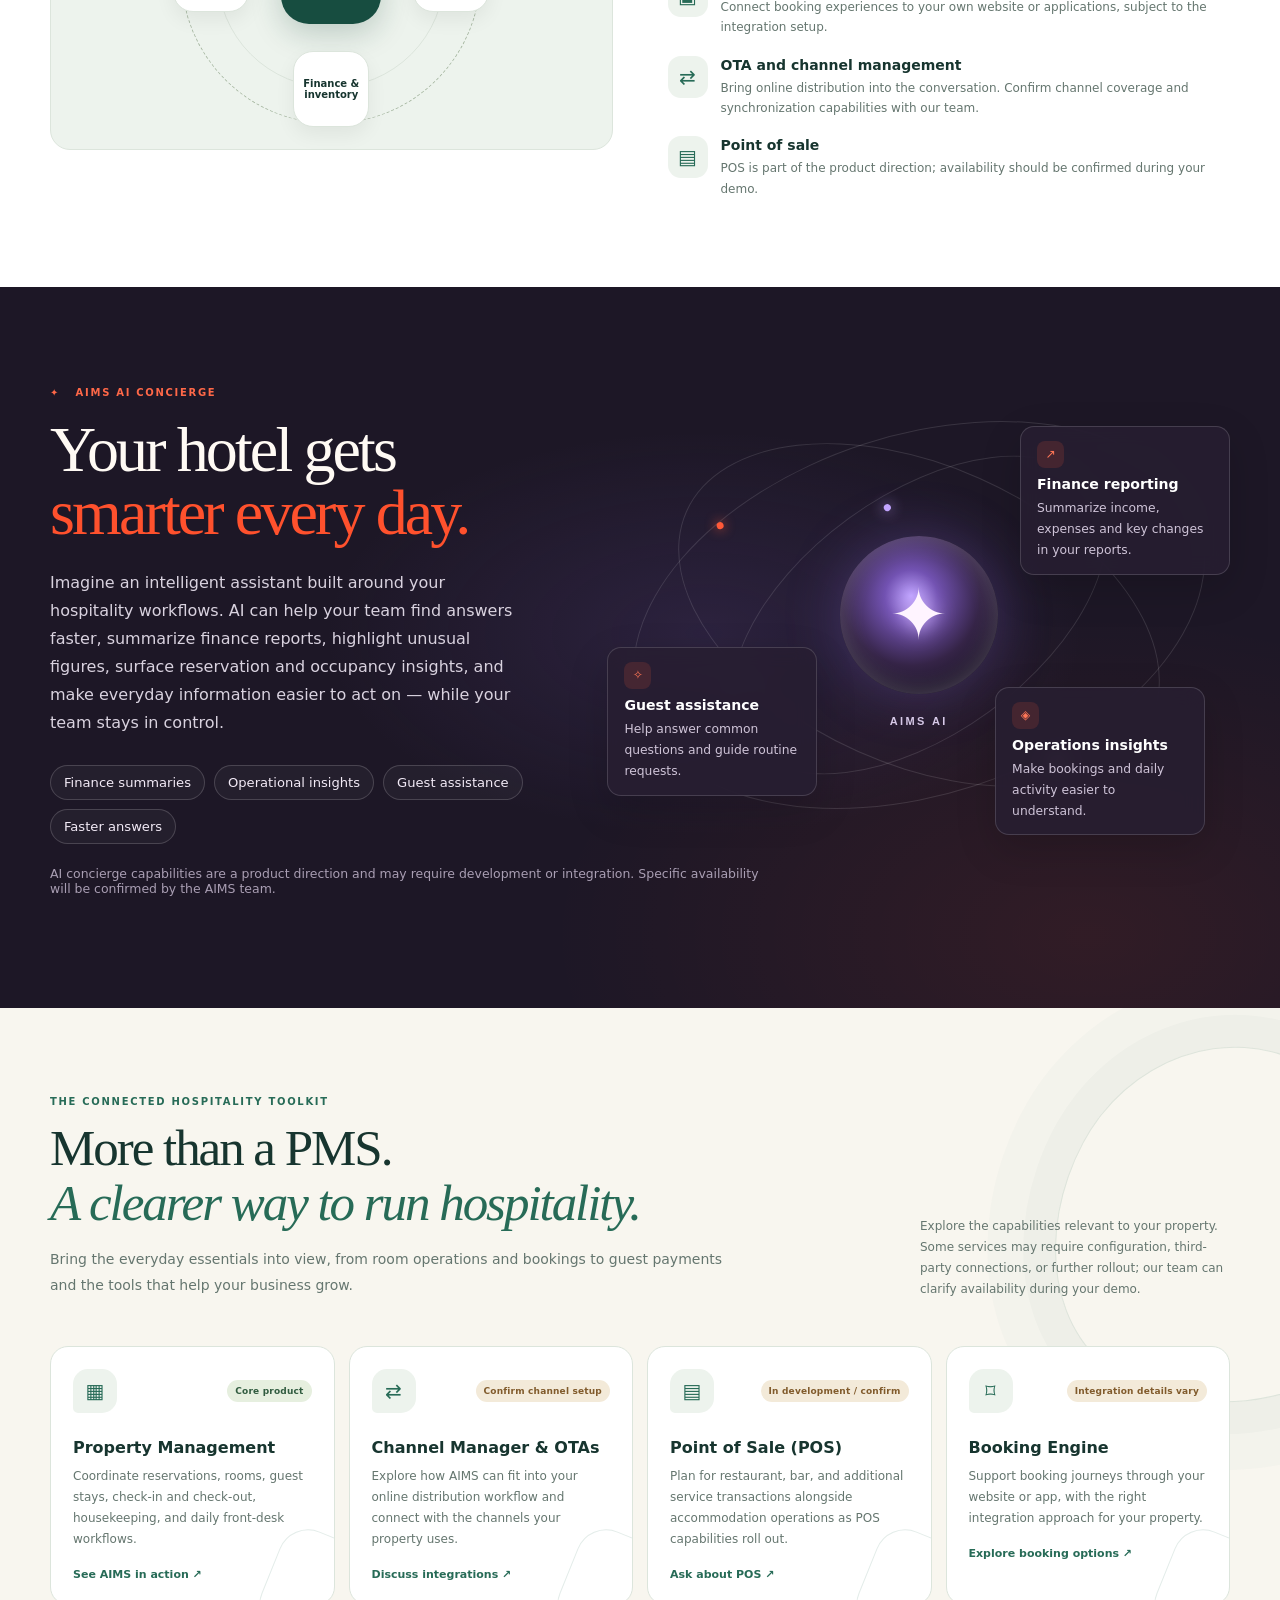
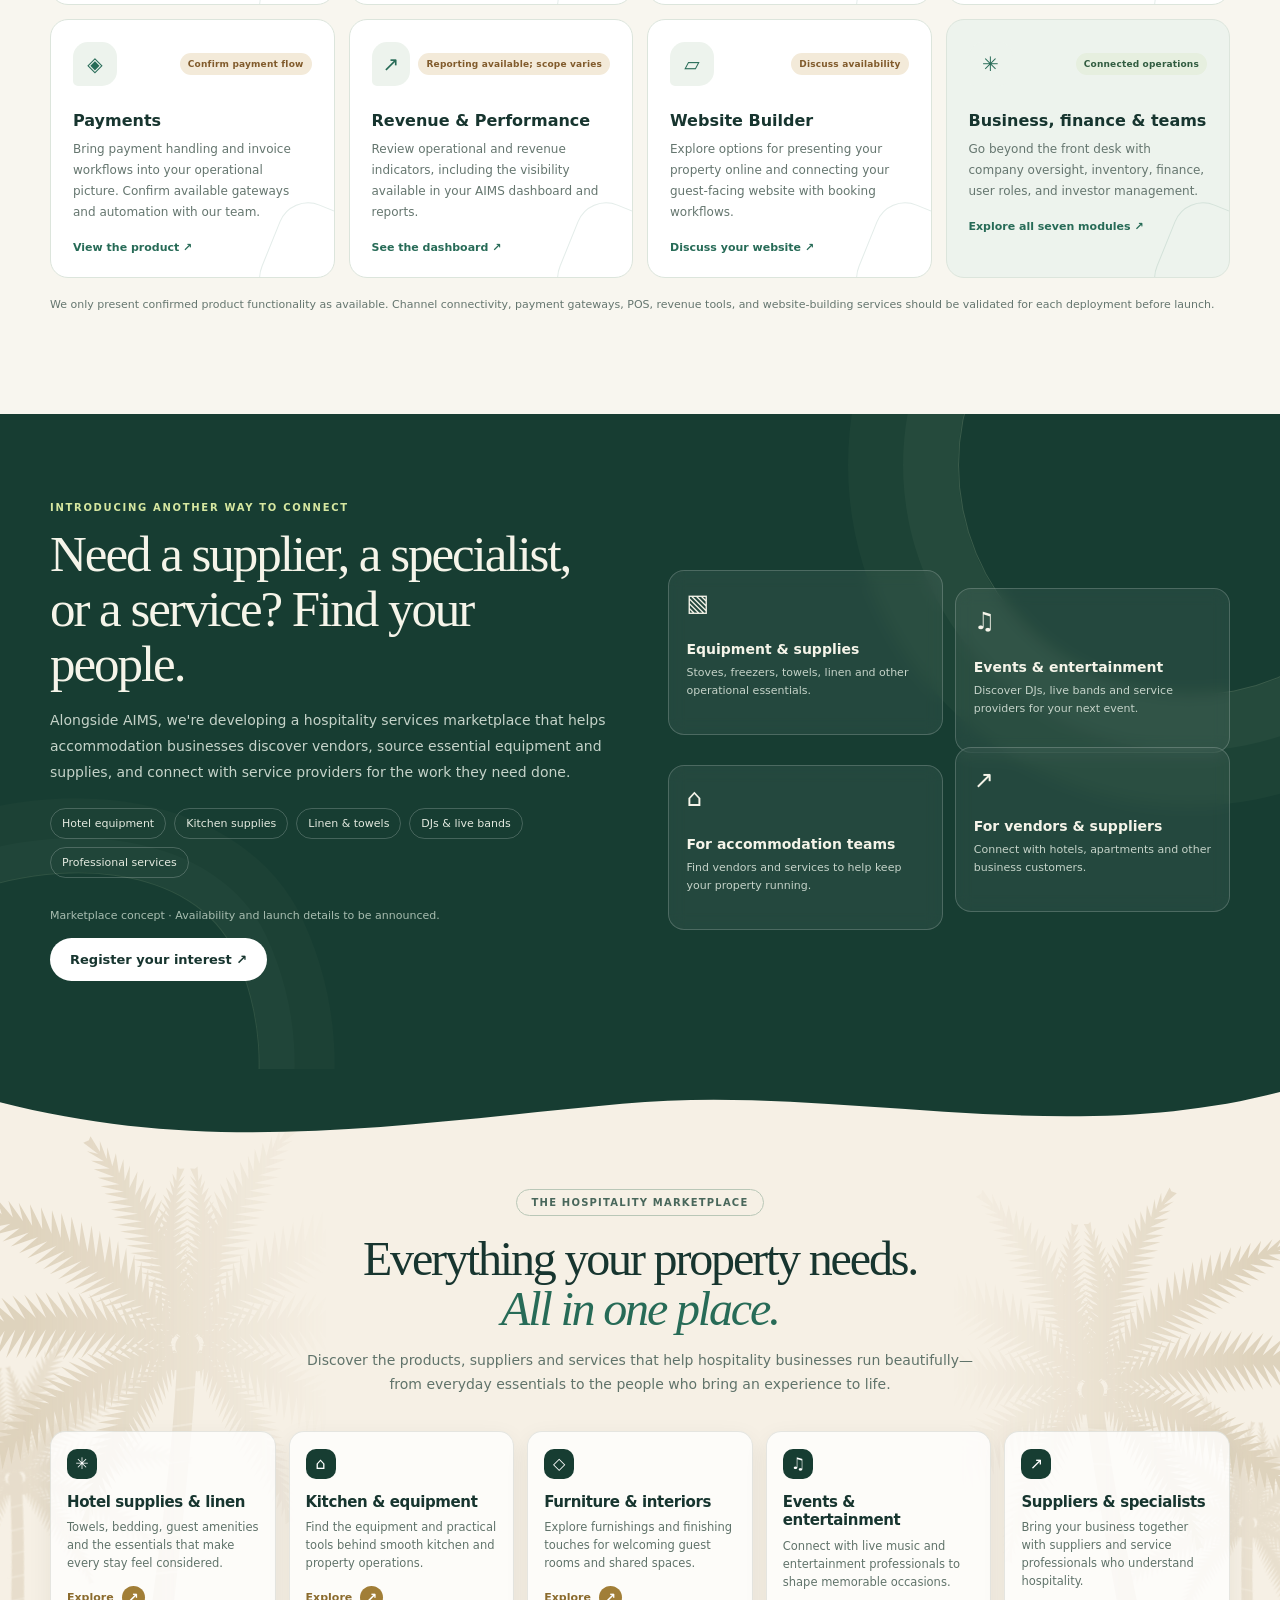
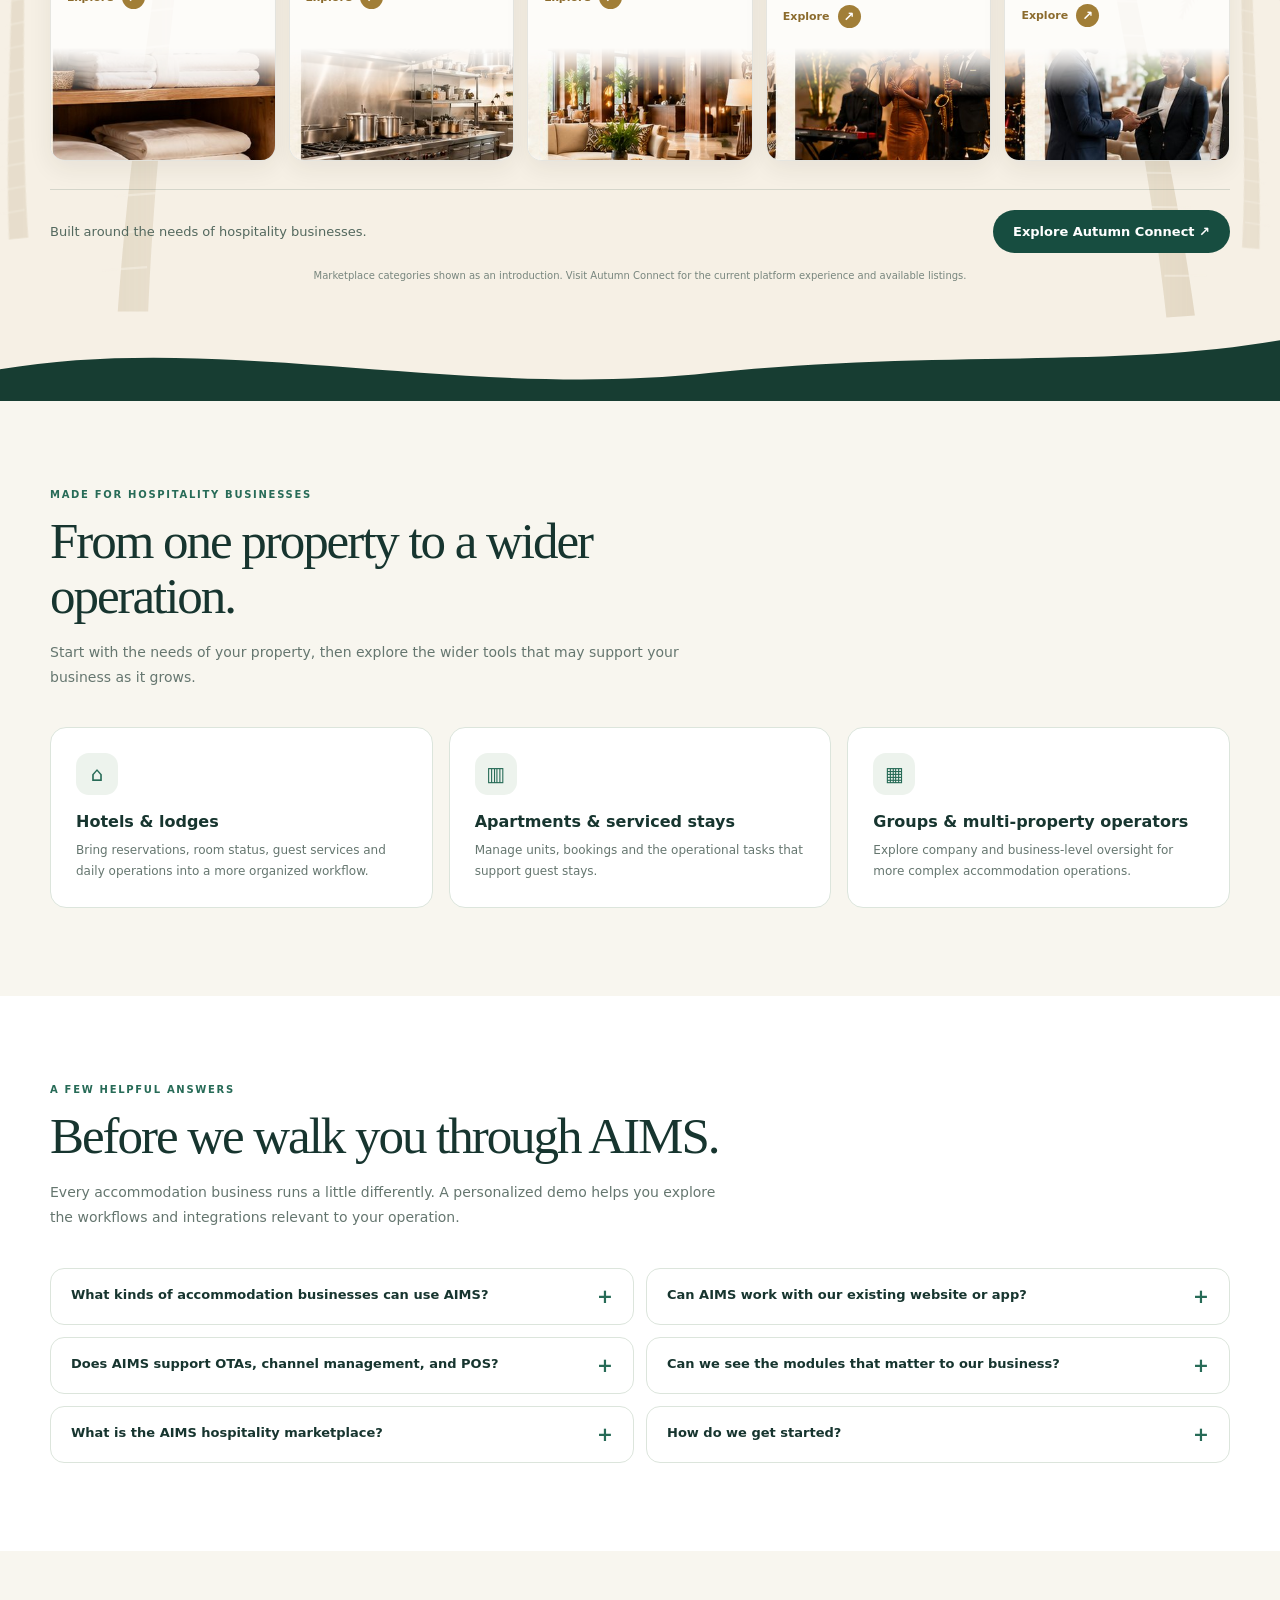
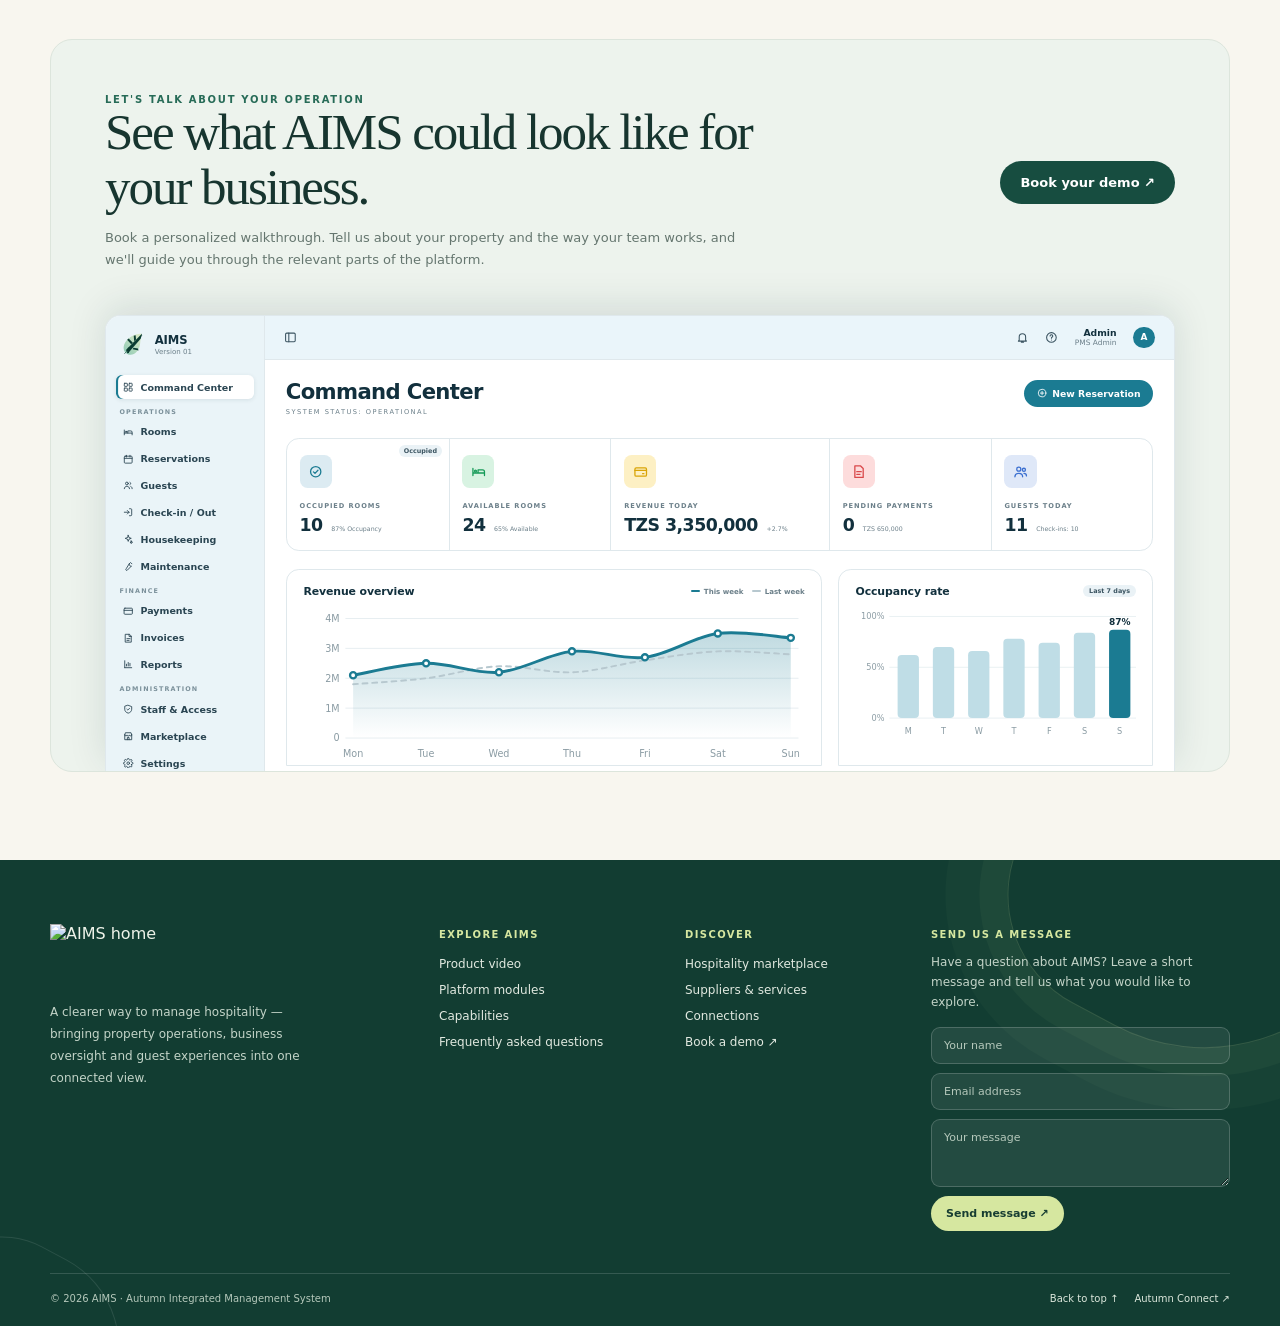
==== commit e955024f: "modify index.html" ====
--- a/index.html
+++ b/index.html
@@ -269,7 +269,7 @@
 .hospitality-story .wrap { width:min(1280px, calc(100% - 48px)); max-width:1280px; padding-left:0; padding-right:0; }
 .hospitality-story .story-panel { border-radius:24px; border:1px solid var(--line); }
 .story-panel { display:grid; grid-template-columns:1fr 1fr; min-height:410px; overflow:hidden; border-radius:24px; border:1px solid var(--line); background:var(--paper); }
-.story-image { min-height:410px; position:relative; background-image:linear-gradient(90deg,rgba(16,43,34,.06),rgba(16,43,34,.02)),url('assets/images/front-desk.jpg'); background-size:cover; background-repeat:no-repeat; background-position:38% center; background-color:#e9e1d2; }
+.story-image { min-height:410px; position:relative; background-image:linear-gradient(90deg,rgba(16,43,34,.06),rgba(16,43,34,.02)),url('assets/images/front-desk.png'); background-size:cover; background-repeat:no-repeat; background-position:38% center; background-color:#e9e1d2; }
 .story-image:after { content:""; position:absolute; inset:0; background:linear-gradient(0deg,rgba(15,43,34,.22),transparent 55%); }
 .story-copy { padding:clamp(28px,4vw,50px) clamp(28px,5vw,65px); display:flex; flex-direction:column; justify-content:center; background:radial-gradient(ellipse at 100% 0%,rgba(214,231,160,.32),transparent 46%),var(--paper); }
 .story-copy h2 { max-width:480px; }
